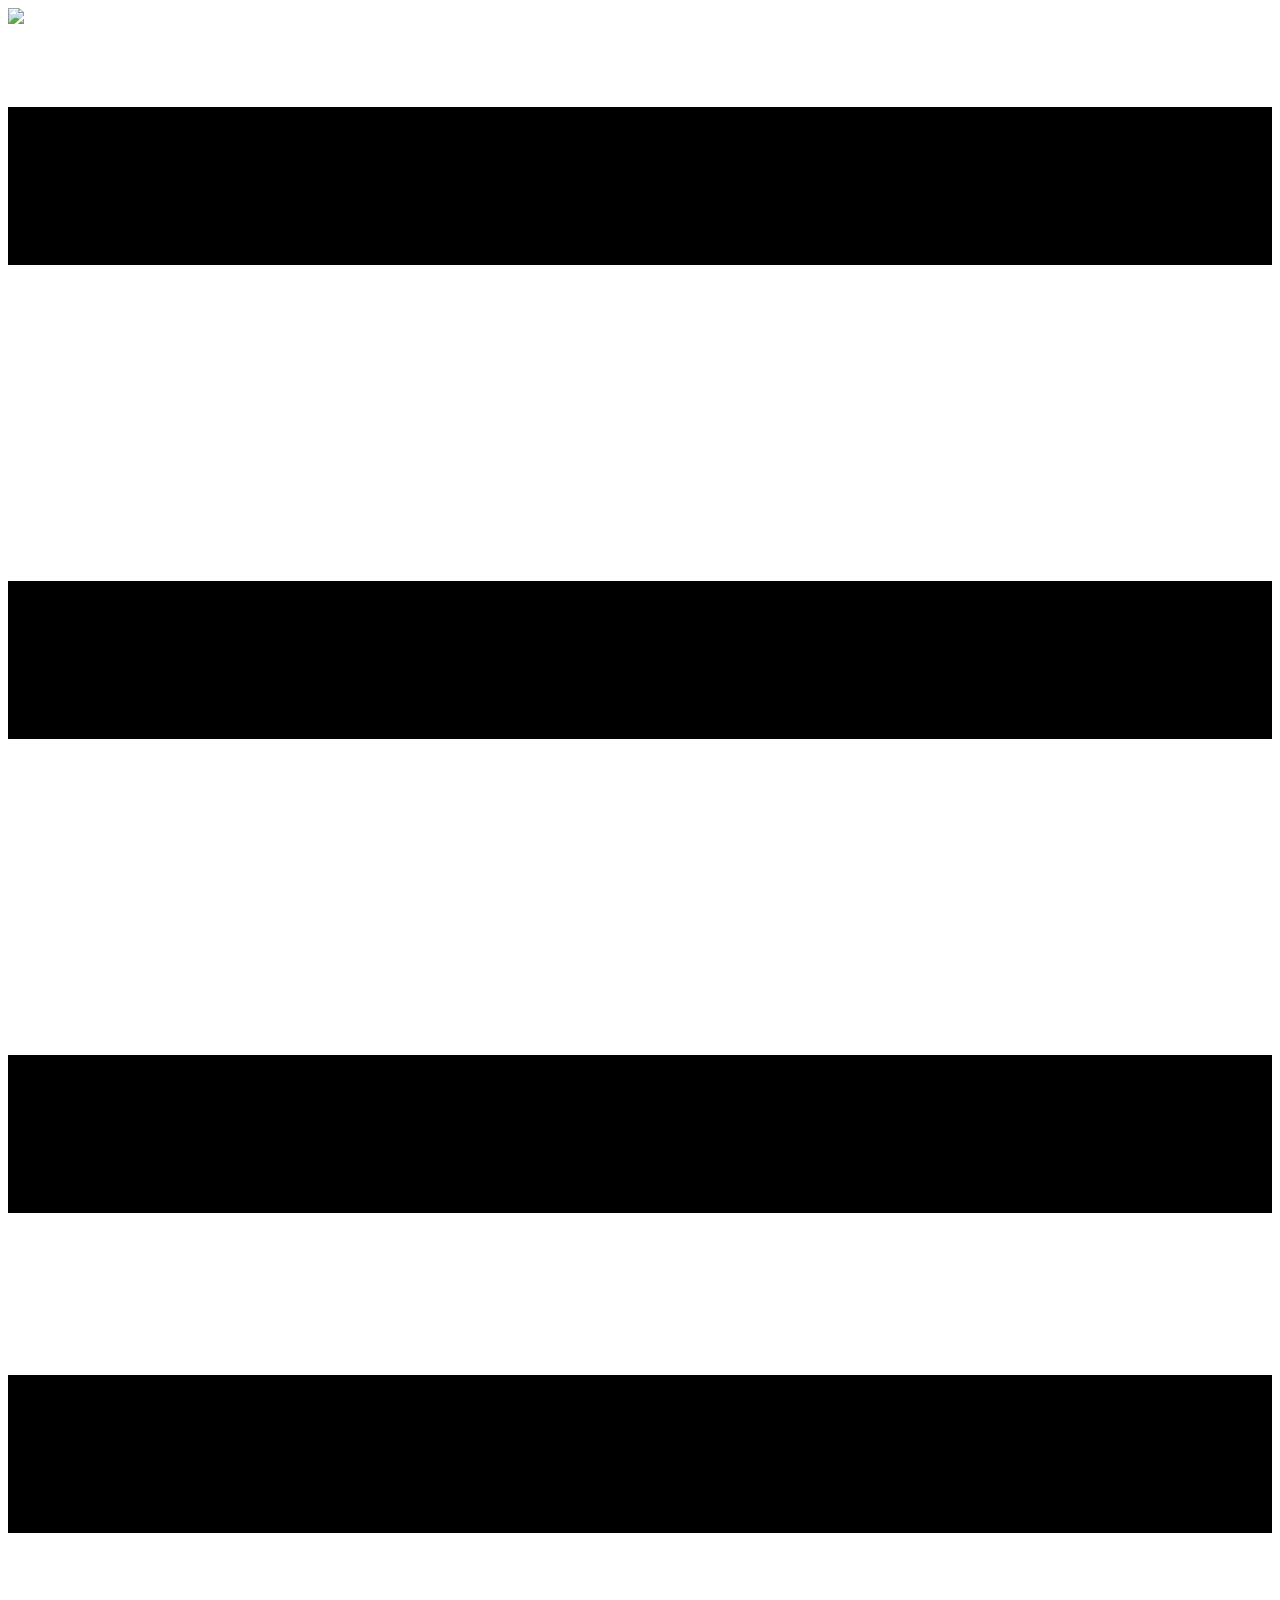
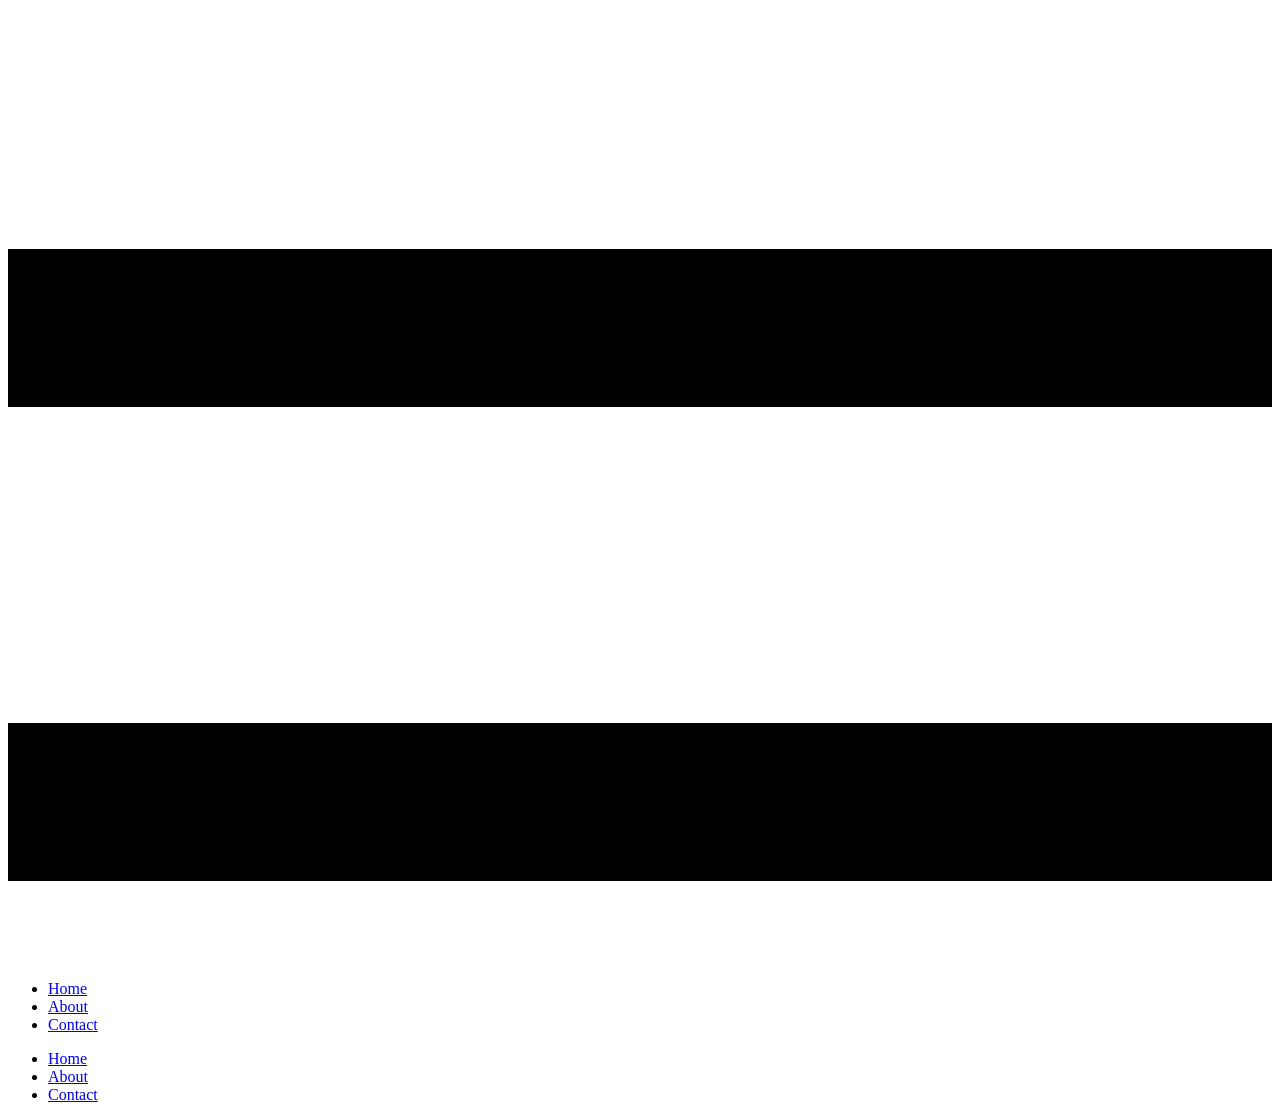
==== index.html @ b90d93ed "add html file" ====
<!DOCTYPE html>
<html style="font-size: 16px;" lang="en"><head>
    <meta name="viewport" content="width=device-width, initial-scale=1.0">
    <meta charset="utf-8">
    <meta name="keywords" content="">
    <meta name="description" content="">
    <title>Home</title>
    <link rel="stylesheet" href="nicepage.css" media="screen">
<link rel="stylesheet" href="index.css" media="screen">
    <script class="u-script" type="text/javascript" src="jquery.js" defer=""></script>
    <script class="u-script" type="text/javascript" src="nicepage.js" defer=""></script>
    <meta name="generator" content="Nicepage 8.8.2, nicepage.com">
    
    
    
    <link id="u-page-google-font" rel="stylesheet" href="https://fonts.googleapis.com/css2?display=swap&amp;family=Roboto:ital,wght@0,100;0,200;0,300;0,400;0,500;0,600;0,700;0,800;0,900;1,100;1,200;1,300;1,400;1,500;1,600;1,700;1,800;1,900&amp;family=Open+Sans:ital,wght@0,300;0,400;0,500;0,600;0,700;0,800;1,300;1,400;1,500;1,600;1,700;1,800&amp;family=Bebas+Neue:wght@400">
    <script type="application/ld+json">{
		"@context": "http://schema.org",
		"@type": "Organization",
		"name": "",
		"logo": "images/castofflogobox.png"
}</script>
    <meta name="theme-color" content="#478ac9">
    <meta property="og:title" content="Home">
    <meta property="og:type" content="website">
  <meta data-intl-tel-input-cdn-path="intlTelInput/"></head>
  <body data-home-page="Home.html" data-home-page-title="Home" data-path-to-root="./" data-include-products="false" class="u-body u-clearfix u-xl-mode" data-lang="en"><header class="u-clearfix u-header u-header" id="header"><div class="u-clearfix u-sheet u-valign-middle-lg u-valign-middle-md u-valign-middle-sm u-valign-middle-xs u-sheet-1">
        <a href="#" class="u-image u-logo u-image-1" data-image-width="600" data-image-height="600">
          <img src="images/castofflogobox.png" class="u-logo-image u-logo-image-1">
        </a>
        <nav class="u-menu u-menu-one-level u-offcanvas u-menu-1" role="navigation" aria-label="Menu navigation">
          <div class="menu-collapse u-custom-font u-font-bebas-neue" style="font-size: 1rem; letter-spacing: 0px;">
            <a class="u-button-style u-custom-left-right-menu-spacing u-custom-padding-bottom u-custom-top-bottom-menu-spacing u-hamburger-link u-nav-link u-text-active-palette-1-base u-text-hover-palette-2-base" href="#" tabindex="-1" aria-label="Open menu" aria-controls="7a08">
              <svg class="u-svg-link" viewBox="0 0 24 24"><use xlink:href="#menu-hamburger"></use></svg>
              <svg class="u-svg-content" version="1.1" id="menu-hamburger" viewBox="0 0 16 16" x="0px" y="0px" xmlns:xlink="http://www.w3.org/1999/xlink" xmlns="http://www.w3.org/2000/svg"><g><rect y="1" width="16" height="2"></rect><rect y="7" width="16" height="2"></rect><rect y="13" width="16" height="2"></rect>
</g></svg>
            </a>
          </div>
          <div class="u-custom-menu u-nav-container">
            <ul class="u-custom-font u-font-bebas-neue u-nav u-unstyled u-nav-1" role="menubar"><li role="none" class="u-nav-item"><a role="menuitem" class="u-button-style u-nav-link u-text-active-palette-1-base u-text-hover-palette-2-base u-nav-link-2" href="./">Home</a>
</li><li role="none" class="u-nav-item"><a role="menuitem" class="u-button-style u-nav-link u-text-active-palette-1-base u-text-hover-palette-2-base u-nav-link-2" href="About.html">About</a>
</li><li role="none" class="u-nav-item"><a role="menuitem" class="u-button-style u-nav-link u-text-active-palette-1-base u-text-hover-palette-2-base u-nav-link-2" href="Contact.html">Contact</a>
</li></ul>
          </div>
          <div class="u-custom-menu u-nav-container-collapse" id="7a08" role="region" aria-label="Menu panel">
            <div class="u-black u-container-style u-inner-container-layout u-opacity u-opacity-95 u-sidenav">
              <div class="u-inner-container-layout u-sidenav-overflow">
                <div class="u-menu-close" tabindex="-1" aria-label="Close menu"></div>
                <ul class="u-align-center u-nav u-popupmenu-items u-unstyled u-nav-2" role="menubar"><li role="none" class="u-nav-item"><a role="menuitem" class="u-button-style u-nav-link" href="./">Home</a>
</li><li role="none" class="u-nav-item"><a role="menuitem" class="u-button-style u-nav-link" href="About.html">About</a>
</li><li role="none" class="u-nav-item"><a role="menuitem" class="u-button-style u-nav-link" href="Contact.html">Contact</a>
</li></ul>
              </div>
            </div>
            <div class="u-black u-menu-overlay u-opacity u-opacity-70"></div>
          </div>
        </nav>
      </div></header>
    <section class="u-clearfix u-section-1" id="block-1">
      <div class="u-clearfix u-sheet u-sheet-1"></div>
    </section>
    
  
</body></html>
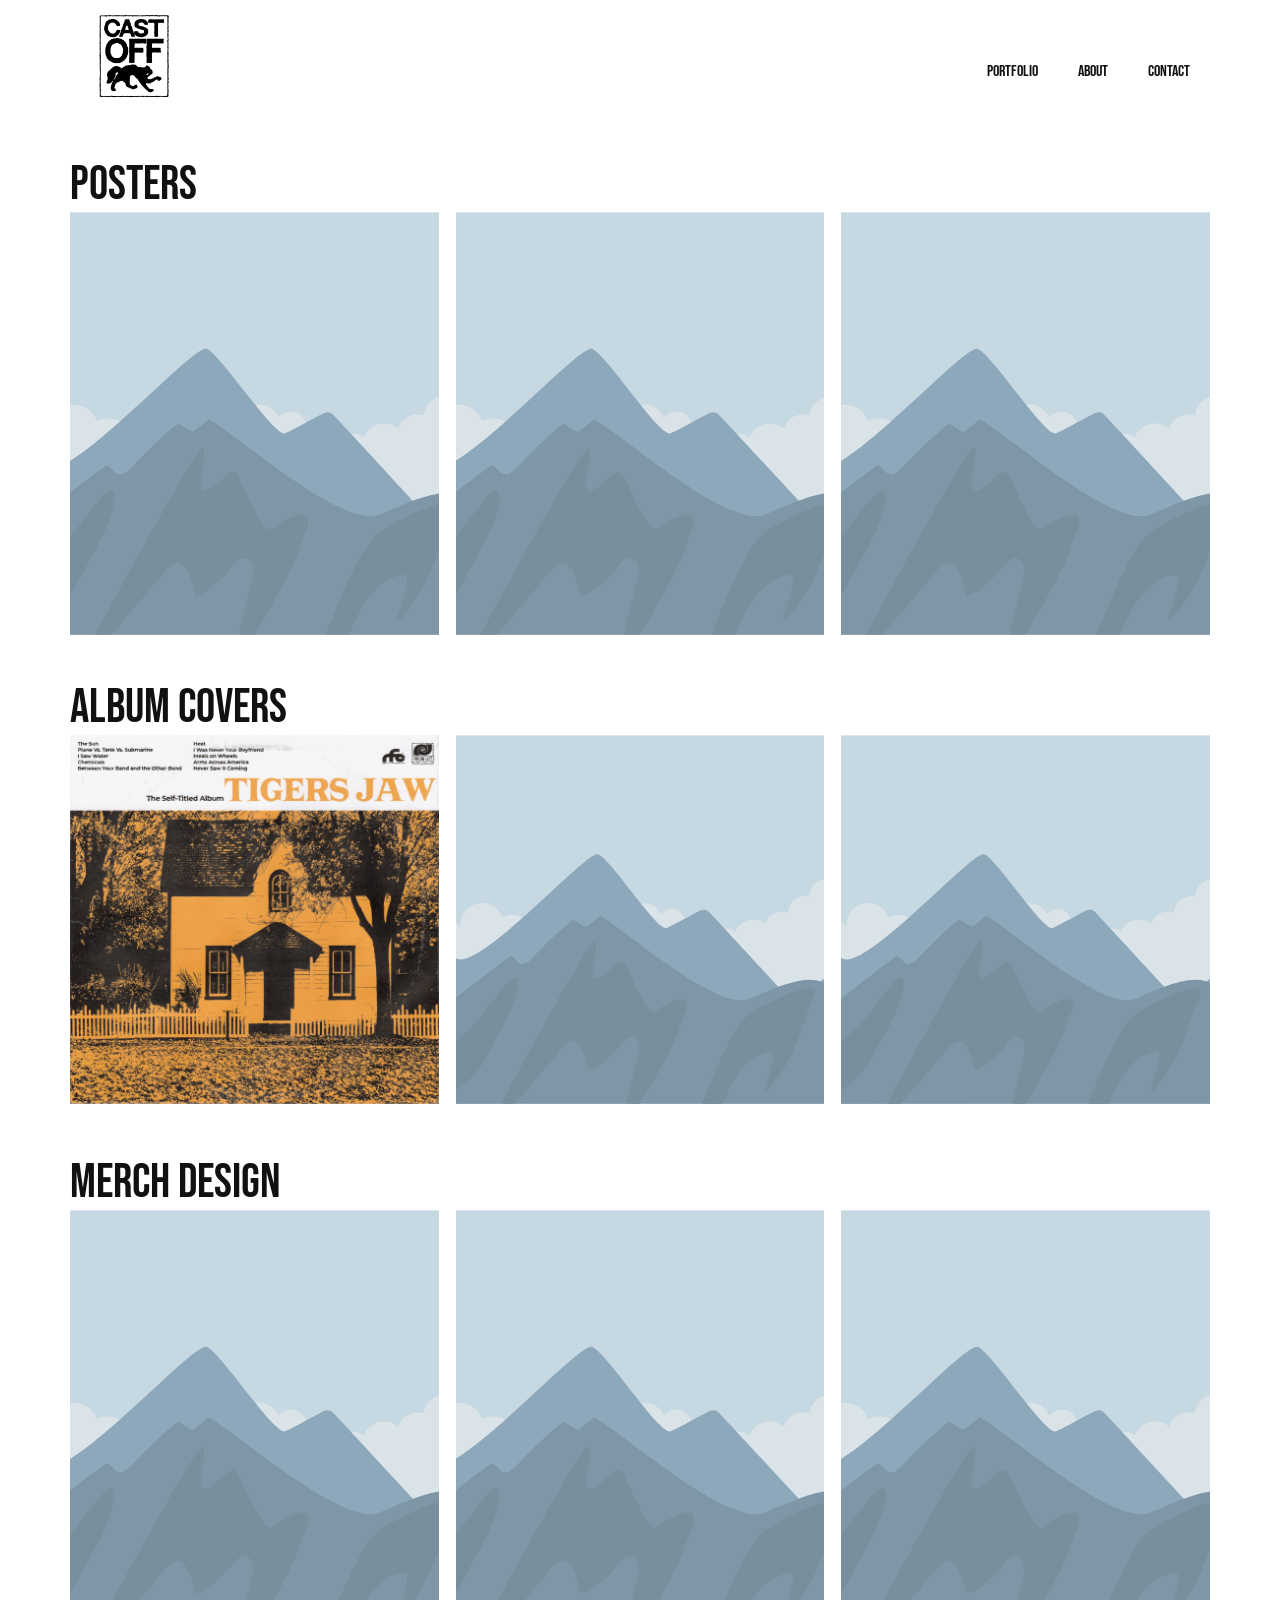
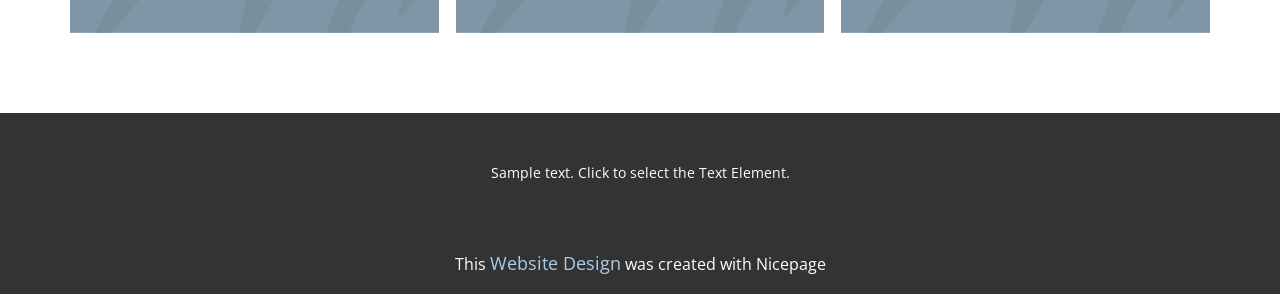
==== commit e8f6e4b9: "Add files via upload" ====
--- a/index.html
+++ b/index.html
@@ -2,7 +2,7 @@
 <html style="font-size: 16px;" lang="en"><head>
     <meta name="viewport" content="width=device-width, initial-scale=1.0">
     <meta charset="utf-8">
-    <meta name="keywords" content="">
+    <meta name="keywords" content="Posters​, Album Covers, Merch Design">
     <meta name="description" content="">
     <title>Home</title>
     <link rel="stylesheet" href="nicepage.css" media="screen">
@@ -10,6 +10,8 @@
     <script class="u-script" type="text/javascript" src="jquery.js" defer=""></script>
     <script class="u-script" type="text/javascript" src="nicepage.js" defer=""></script>
     <meta name="generator" content="Nicepage 8.8.2, nicepage.com">
+    
+    
     
     
     
@@ -37,7 +39,7 @@
             </a>
           </div>
           <div class="u-custom-menu u-nav-container">
-            <ul class="u-custom-font u-font-bebas-neue u-nav u-unstyled u-nav-1" role="menubar"><li role="none" class="u-nav-item"><a role="menuitem" class="u-button-style u-nav-link u-text-active-palette-1-base u-text-hover-palette-2-base u-nav-link-2" href="./">Home</a>
+            <ul class="u-custom-font u-font-bebas-neue u-nav u-unstyled u-nav-1" role="menubar"><li role="none" class="u-nav-item"><a role="menuitem" class="u-button-style u-nav-link u-text-active-palette-1-base u-text-hover-palette-2-base u-nav-link-2" href="./">Portfolio</a>
 </li><li role="none" class="u-nav-item"><a role="menuitem" class="u-button-style u-nav-link u-text-active-palette-1-base u-text-hover-palette-2-base u-nav-link-2" href="About.html">About</a>
 </li><li role="none" class="u-nav-item"><a role="menuitem" class="u-button-style u-nav-link u-text-active-palette-1-base u-text-hover-palette-2-base u-nav-link-2" href="Contact.html">Contact</a>
 </li></ul>
@@ -46,7 +48,7 @@
             <div class="u-black u-container-style u-inner-container-layout u-opacity u-opacity-95 u-sidenav">
               <div class="u-inner-container-layout u-sidenav-overflow">
                 <div class="u-menu-close" tabindex="-1" aria-label="Close menu"></div>
-                <ul class="u-align-center u-nav u-popupmenu-items u-unstyled u-nav-2" role="menubar"><li role="none" class="u-nav-item"><a role="menuitem" class="u-button-style u-nav-link" href="./">Home</a>
+                <ul class="u-align-center u-nav u-popupmenu-items u-unstyled u-nav-2" role="menubar"><li role="none" class="u-nav-item"><a role="menuitem" class="u-button-style u-nav-link" href="./">Portfolio</a>
 </li><li role="none" class="u-nav-item"><a role="menuitem" class="u-button-style u-nav-link" href="About.html">About</a>
 </li><li role="none" class="u-nav-item"><a role="menuitem" class="u-button-style u-nav-link" href="Contact.html">Contact</a>
 </li></ul>
@@ -56,9 +58,94 @@
           </div>
         </nav>
       </div></header>
-    <section class="u-clearfix u-section-1" id="block-1">
-      <div class="u-clearfix u-sheet u-sheet-1"></div>
+    <section class="u-align-center u-clearfix u-section-1" id="block-3">
+      <div class="u-clearfix u-sheet u-valign-middle u-sheet-1">
+        <h2 class="u-custom-font u-font-bebas-neue u-text u-text-default u-text-1">Posters </h2>
+        <div class="u-expanded-width u-gallery u-layout-grid u-lightbox u-show-text-on-hover u-gallery-1">
+          <div class="u-gallery-inner u-gallery-inner-1">
+            <div class="u-effect-fade u-gallery-item">
+              <div class="u-back-slide">
+                <img class="u-back-image u-expanded" src="images/90fc53c9.svg">
+              </div>
+              <div class="u-over-slide u-shading u-over-slide-1"></div>
+            </div>
+            <div class="u-effect-fade u-gallery-item">
+              <div class="u-back-slide">
+                <img class="u-back-image u-expanded" src="images/90fc53c9.svg">
+              </div>
+              <div class="u-over-slide u-shading u-over-slide-2"></div>
+            </div>
+            <div class="u-effect-fade u-gallery-item">
+              <div class="u-back-slide">
+                <img class="u-back-image u-expanded" src="images/90fc53c9.svg">
+              </div>
+              <div class="u-over-slide u-shading u-over-slide-3"></div>
+            </div>
+          </div>
+        </div>
+      </div>
+    </section>
+    <section class="u-align-center u-clearfix u-section-2" id="block-5">
+      <div class="u-clearfix u-sheet u-valign-middle-lg u-valign-middle-md u-valign-middle-sm u-valign-middle-xs u-sheet-1">
+        <h2 class="u-align-center u-custom-font u-font-bebas-neue u-text u-text-default u-text-1">Album Covers</h2>
+        <div class="u-expanded-width u-gallery u-layout-grid u-lightbox u-show-text-on-hover u-gallery-1">
+          <div class="u-gallery-inner u-gallery-inner-1">
+            <div class="u-effect-fade u-gallery-item">
+              <div class="u-back-slide" data-image-width="3000" data-image-height="3000">
+                <img class="u-back-image u-expanded" src="images/tigersjawcover.png">
+              </div>
+              <div class="u-over-slide u-shading u-over-slide-1"></div>
+            </div>
+            <div class="u-effect-fade u-gallery-item">
+              <div class="u-back-slide">
+                <img class="u-back-image u-expanded" src="images/90fc53c9.svg">
+              </div>
+              <div class="u-over-slide u-shading u-over-slide-2"></div>
+            </div>
+            <div class="u-effect-fade u-gallery-item">
+              <div class="u-back-slide">
+                <img class="u-back-image u-expanded" src="images/90fc53c9.svg">
+              </div>
+              <div class="u-over-slide u-shading u-over-slide-3"></div>
+            </div>
+          </div>
+        </div>
+      </div>
+    </section>
+    <section class="u-align-center u-clearfix u-section-3" id="block-7">
+      <div class="u-clearfix u-sheet u-valign-middle-lg u-valign-middle-md u-valign-middle-sm u-valign-middle-xs u-sheet-1">
+        <h2 class="u-align-center u-custom-font u-font-bebas-neue u-text u-text-default u-text-1">Merch Design</h2>
+        <div class="u-expanded-width u-gallery u-layout-grid u-lightbox u-show-text-on-hover u-gallery-1">
+          <div class="u-gallery-inner u-gallery-inner-1">
+            <div class="u-effect-fade u-gallery-item">
+              <div class="u-back-slide">
+                <img class="u-back-image u-expanded" src="images/90fc53c9.svg">
+              </div>
+              <div class="u-over-slide u-shading u-over-slide-1"></div>
+            </div>
+            <div class="u-effect-fade u-gallery-item">
+              <div class="u-back-slide">
+                <img class="u-back-image u-expanded" src="images/90fc53c9.svg">
+              </div>
+              <div class="u-over-slide u-shading u-over-slide-2"></div>
+            </div>
+            <div class="u-effect-fade u-gallery-item">
+              <div class="u-back-slide">
+                <img class="u-back-image u-expanded" src="images/90fc53c9.svg">
+              </div>
+              <div class="u-over-slide u-shading u-over-slide-3"></div>
+            </div>
+          </div>
+        </div>
+      </div>
     </section>
     
+    
+    
+    <footer class="u-align-center u-clearfix u-container-align-center u-footer u-grey-80 u-footer" id="footer"><div class="u-clearfix u-sheet u-valign-middle-xl u-sheet-1">
+        <p class="u-small-text u-text u-text-variant u-text-1">Sample text. Click to select the Text Element.</p>
+      </div></footer>
+    <section class="u-backlink u-clearfix u-grey-80"> This <a href="https://nicepage.com/website-design">Website Design</a> was created with Nicepage 
+    </section>
   
 </body></html>
--- a/nicepage.css
+++ b/nicepage.css
@@ -0,0 +1,45813 @@
+/*begin-commonstyles library*//*!
+ * froala_editor v4.0.6 (https://www.froala.com/wysiwyg-editor)
+ * License https://froala.com/wysiwyg-editor/terms/
+ * Copyright 2014-2021 Froala Labs
+ */
+
+.fr-clearfix::after {
+  clear: both;
+  display: block;
+  content: "";
+  height: 0; }
+
+.fr-hide-by-clipping {
+  position: absolute;
+  width: 1px;
+  height: 1px;
+  padding: 0;
+  margin: -1px;
+  overflow: hidden;
+  clip: rect(0, 0, 0, 0);
+  border: 0; }
+
+.fr-view img.fr-rounded, .fr-view .fr-img-caption.fr-rounded img {
+  border-radius: 10px;
+  -moz-border-radius: 10px;
+  -webkit-border-radius: 10px;
+  -moz-background-clip: padding;
+  -webkit-background-clip: padding-box;
+  background-clip: padding-box; }
+
+.fr-view img.fr-shadow, .fr-view .fr-img-caption.fr-shadow img {
+  -webkit-box-shadow: 10px 10px 5px 0px #cccccc;
+  -moz-box-shadow: 10px 10px 5px 0px #cccccc;
+  box-shadow: 10px 10px 5px 0px #cccccc; }
+
+.fr-view img.fr-bordered, .fr-view .fr-img-caption.fr-bordered img {
+  border: solid 5px #CCC; }
+
+.fr-view img.fr-bordered {
+  -webkit-box-sizing: content-box;
+  -moz-box-sizing: content-box;
+  box-sizing: content-box; }
+
+.fr-view .fr-img-caption.fr-bordered img {
+  -webkit-box-sizing: border-box;
+  -moz-box-sizing: border-box;
+  box-sizing: border-box; }
+
+.fr-view {
+  word-wrap: break-word; }
+  .fr-view span[style~="color:"] a {
+    color: inherit; }
+  .fr-view strong {
+    font-weight: 700; }
+  .fr-view table[border='0'] td:not([class]), .fr-view table[border='0'] th:not([class]), .fr-view table[border='0'] td[class=""], .fr-view table[border='0'] th[class=""] {
+    border-width: 0px; }
+  .fr-view table {
+    border: none;
+    border-collapse: collapse;
+    empty-cells: show;
+    max-width: 100%; }
+    .fr-view table td {
+      min-width: 5px; }
+    .fr-view table.fr-dashed-borders td, .fr-view table.fr-dashed-borders th {
+      border-style: dashed; }
+    .fr-view table.fr-alternate-rows tbody tr:nth-child(2n) {
+      background: whitesmoke; }
+    .fr-view table td, .fr-view table th {
+      border: 1px solid #DDD; }
+      .fr-view table td:empty, .fr-view table th:empty {
+        height: 20px; }
+      .fr-view table td.fr-highlighted, .fr-view table th.fr-highlighted {
+        border: 1px double red; }
+      .fr-view table td.fr-thick, .fr-view table th.fr-thick {
+        border-width: 2px; }
+    .fr-view table th {
+      background: #ececec; }
+  .fr-view hr {
+    clear: both;
+    user-select: none;
+    -o-user-select: none;
+    -moz-user-select: none;
+    -khtml-user-select: none;
+    -webkit-user-select: none;
+    -ms-user-select: none;
+    break-after: always;
+    page-break-after: always; }
+  .fr-view .fr-file {
+    position: relative; }
+    .fr-view .fr-file::after {
+      position: relative;
+      content: "\1F4CE";
+      font-weight: normal; }
+  .fr-view pre {
+    white-space: pre-wrap;
+    word-wrap: break-word;
+    overflow: visible; }
+/*  .fr-view[dir="rtl"] blockquote {
+    border-left: none;
+    border-right: solid 2px #5E35B1;
+    margin-right: 0;
+    padding-right: 5px;
+    padding-left: 0; }
+    .fr-view[dir="rtl"] blockquote blockquote {
+      border-color: #00BCD4; }
+      .fr-view[dir="rtl"] blockquote blockquote blockquote {
+        border-color: #43A047; }
+  .fr-view blockquote {
+    border-left: solid 2px #5E35B1;
+    margin-left: 0;
+    padding-left: 5px;
+    color: #5E35B1; }
+    .fr-view blockquote blockquote {
+      border-color: #00BCD4;
+      color: #00BCD4; }
+      .fr-view blockquote blockquote blockquote {
+        border-color: #43A047;
+        color: #43A047; } */
+  .fr-view span.fr-emoticon {
+    font-weight: normal;
+    font-family: "Apple Color Emoji","Segoe UI Emoji","NotoColorEmoji","Segoe UI Symbol","Android Emoji","EmojiSymbols";
+    display: inline;
+    line-height: 0; }
+    .fr-view span.fr-emoticon.fr-emoticon-img {
+      background-repeat: no-repeat !important;
+      font-size: inherit;
+      height: 1em;
+      width: 1em;
+      min-height: 20px;
+      min-width: 20px;
+      display: inline-block;
+      margin: -.1em .1em .1em;
+      line-height: 1;
+      vertical-align: middle; }
+  .fr-view .fr-text-gray {
+    color: #AAA !important; }
+  .fr-view .fr-text-bordered {
+    border-top: solid 1px #222;
+    border-bottom: solid 1px #222;
+    padding: 10px 0; }
+  .fr-view .fr-text-spaced {
+    letter-spacing: 1px; }
+  .fr-view .fr-text-uppercase {
+    text-transform: uppercase; }
+  .fr-view .fr-class-highlighted {
+    background-color: #ffff00; }
+  .fr-view .fr-class-code {
+    border-color: #cccccc;
+    border-radius: 2px;
+    -moz-border-radius: 2px;
+    -webkit-border-radius: 2px;
+    -moz-background-clip: padding;
+    -webkit-background-clip: padding-box;
+    background-clip: padding-box;
+    background: #f5f5f5;
+    padding: 10px;
+    font-family: "Courier New", Courier, monospace; }
+  .fr-view .fr-class-transparency {
+    opacity: 0.5; }
+  .fr-view img {
+    position: relative;
+    max-width: 100%; }
+    .fr-view img.fr-dib {
+      margin: 10px auto;
+      display: block;
+      float: none;
+      vertical-align: top; }
+      .fr-view img.fr-dib.fr-fil {
+        margin-left: 0;
+        text-align: left; }
+      .fr-view img.fr-dib.fr-fir {
+        margin-right: 0;
+        text-align: right; }
+    .fr-view img.fr-dii {
+      display: inline-block;
+      float: none;
+      vertical-align: bottom;
+      margin-left: 5px;
+      margin-right: 5px;
+      max-width: calc(100% - (2 * 5px)); }
+      .fr-view img.fr-dii.fr-fil {
+        float: left;
+        margin: 10px 15px 10px 0;
+        max-width: calc(100% - 5px); }
+      .fr-view img.fr-dii.fr-fir {
+        float: right;
+        margin: 10px 0 10px 15px;
+        max-width: calc(100% - 5px); }
+  .fr-view span.fr-img-caption {
+    position: relative;
+    max-width: 100%; }
+    .fr-view span.fr-img-caption.fr-dib {
+      margin: 5px auto;
+      display: block;
+      float: none;
+      vertical-align: top; }
+      .fr-view span.fr-img-caption.fr-dib.fr-fil {
+        margin-left: 0;
+        text-align: left; }
+      .fr-view span.fr-img-caption.fr-dib.fr-fir {
+        margin-right: 0;
+        text-align: right; }
+    .fr-view span.fr-img-caption.fr-dii {
+      display: inline-block;
+      float: none;
+      vertical-align: bottom;
+      margin-left: 5px;
+      margin-right: 5px;
+      max-width: calc(100% - (2 * 5px)); }
+      .fr-view span.fr-img-caption.fr-dii.fr-fil {
+        float: left;
+        margin: 5px 5px 5px 0;
+        max-width: calc(100% - 5px); }
+      .fr-view span.fr-img-caption.fr-dii.fr-fir {
+        float: right;
+        margin: 5px 0 5px 5px;
+        max-width: calc(100% - 5px); }
+  .fr-view .fr-video {
+    text-align: center;
+    position: relative; }
+    .fr-view .fr-video.fr-rv {
+      padding-bottom: 56.25%;
+      padding-top: 30px;
+      height: 0;
+      overflow: hidden; }
+      .fr-view .fr-video.fr-rv > iframe, .fr-view .fr-video.fr-rv object, .fr-view .fr-video.fr-rv embed {
+        position: absolute !important;
+        top: 0;
+        left: 0;
+        width: 100%;
+        height: 100%; }
+    .fr-view .fr-video > * {
+      -webkit-box-sizing: content-box;
+      -moz-box-sizing: content-box;
+      box-sizing: content-box;
+      max-width: 100%;
+      border: none; }
+    .fr-view .fr-video.fr-dvb {
+      display: block;
+      clear: both; }
+      .fr-view .fr-video.fr-dvb.fr-fvl {
+        text-align: left; }
+      .fr-view .fr-video.fr-dvb.fr-fvr {
+        text-align: right; }
+    .fr-view .fr-video.fr-dvi {
+      display: inline-block; }
+      .fr-view .fr-video.fr-dvi.fr-fvl {
+        float: left; }
+      .fr-view .fr-video.fr-dvi.fr-fvr {
+        float: right; }
+  .fr-view a.fr-strong {
+    font-weight: 700; }
+  .fr-view a.fr-green {
+    color: green; }
+  .fr-view .fr-img-caption {
+    text-align: center; }
+    .fr-view .fr-img-caption .fr-img-wrap {
+      padding: 0;
+      margin: auto;
+      text-align: center;
+      width: 100%; }
+      .fr-view .fr-img-caption .fr-img-wrap a {
+        display: block; }
+      .fr-view .fr-img-caption .fr-img-wrap img {
+        display: block;
+        margin: auto;
+        width: 100%; }
+      .fr-view .fr-img-caption .fr-img-wrap > span {
+        margin: auto;
+        display: block;
+        padding: 5px 5px 10px;
+        font-size: 14px;
+        font-weight: initial;
+        -webkit-box-sizing: border-box;
+        -moz-box-sizing: border-box;
+        box-sizing: border-box;
+        -webkit-opacity: 0.9;
+        -moz-opacity: 0.9;
+        opacity: 0.9;
+        -ms-filter: "progid:DXImageTransform.Microsoft.Alpha(Opacity=0)";
+        width: 100%;
+        text-align: center; }
+  .fr-view button.fr-rounded, .fr-view input.fr-rounded, .fr-view textarea.fr-rounded {
+    border-radius: 10px;
+    -moz-border-radius: 10px;
+    -webkit-border-radius: 10px;
+    -moz-background-clip: padding;
+    -webkit-background-clip: padding-box;
+    background-clip: padding-box; }
+  .fr-view button.fr-large, .fr-view input.fr-large, .fr-view textarea.fr-large {
+    font-size: 24px; }
+
+/**
+ * Image style.
+ */
+a.fr-view.fr-strong {
+  font-weight: 700; }
+a.fr-view.fr-green {
+  color: green; }
+
+/**
+ * Link style.
+ */
+img.fr-view {
+  position: relative;
+  max-width: 100%; }
+  img.fr-view.fr-dib {
+    margin: 5px auto;
+    display: block;
+    float: none;
+    vertical-align: top; }
+    img.fr-view.fr-dib.fr-fil {
+      margin-left: 0;
+      text-align: left; }
+    img.fr-view.fr-dib.fr-fir {
+      margin-right: 0;
+      text-align: right; }
+  img.fr-view.fr-dii {
+    display: inline-block;
+    float: none;
+    vertical-align: bottom;
+    margin-left: 5px;
+    margin-right: 5px;
+    max-width: calc(100% - (2 * 5px)); }
+    img.fr-view.fr-dii.fr-fil {
+      float: left;
+      margin: 5px 5px 5px 0;
+      max-width: calc(100% - 5px); }
+    img.fr-view.fr-dii.fr-fir {
+      float: right;
+      margin: 5px 0 5px 5px;
+      max-width: calc(100% - 5px); }
+
+span.fr-img-caption.fr-view {
+  position: relative;
+  max-width: 100%; }
+  span.fr-img-caption.fr-view.fr-dib {
+    margin: 5px auto;
+    display: block;
+    float: none;
+    vertical-align: top; }
+    span.fr-img-caption.fr-view.fr-dib.fr-fil {
+      margin-left: 0;
+      text-align: left; }
+    span.fr-img-caption.fr-view.fr-dib.fr-fir {
+      margin-right: 0;
+      text-align: right; }
+  span.fr-img-caption.fr-view.fr-dii {
+    display: inline-block;
+    float: none;
+    vertical-align: bottom;
+    margin-left: 5px;
+    margin-right: 5px;
+    max-width: calc(100% - (2 * 5px)); }
+    span.fr-img-caption.fr-view.fr-dii.fr-fil {
+      float: left;
+      margin: 5px 5px 5px 0;
+      max-width: calc(100% - 5px); }
+    span.fr-img-caption.fr-view.fr-dii.fr-fir {
+      float: right;
+      margin: 5px 0 5px 5px;
+      max-width: calc(100% - 5px); }
+/*end-commonstyles library*/@charset "UTF-8";
+.u-hidden-block {
+  visibility: hidden!important;
+}
+.u-locked-block {
+  pointer-events: none!important;
+}
+/*! normalize.css v4.1.1 | MIT License | github.com/necolas/normalize.css */
+html {
+  font-family: sans-serif;
+  -ms-text-size-adjust: 100%;
+  -webkit-text-size-adjust: 100%;
+}
+body {
+  margin: 0;
+}
+article,
+aside,
+details,
+figcaption,
+figure,
+footer,
+header,
+main,
+menu,
+nav,
+section,
+summary {
+  display: block;
+}
+audio,
+canvas,
+progress,
+video {
+  display: inline-block;
+}
+audio:not([controls]) {
+  display: none;
+  height: 0;
+}
+progress {
+  vertical-align: baseline;
+}
+template,
+[hidden] {
+  display: none;
+}
+a {
+  background-color: transparent;
+  -webkit-text-decoration-skip: objects;
+}
+a:active,
+a:hover {
+  outline-width: 0;
+}
+abbr[title] {
+  border-bottom: none;
+  text-decoration: underline;
+}
+b,
+strong {
+  font-weight: inherit;
+  font-weight: bold;
+}
+dfn {
+  font-style: italic;
+}
+h1 {
+  font-size: 2em;
+  margin: 0.67em 0;
+}
+mark {
+  background-color: #ff0;
+  color: #000;
+}
+small {
+  font-size: 80%;
+}
+sub,
+sup {
+  font-size: 75%;
+  line-height: 0;
+  position: relative;
+  vertical-align: baseline;
+}
+sub {
+  bottom: -0.25em;
+}
+sup {
+  top: -0.5em;
+}
+img {
+  border-style: none;
+}
+svg:not(:root) {
+  overflow: hidden;
+}
+code,
+kbd,
+pre,
+samp {
+  font-family: monospace,monospace;
+  font-size: 1em;
+}
+hr {
+  box-sizing: content-box;
+  height: 0;
+  overflow: visible;
+}
+button,
+input,
+optgroup,
+select,
+textarea {
+  color: inherit;
+  font: inherit;
+  margin: 0;
+}
+optgroup {
+  font-weight: 700;
+}
+button,
+input {
+  overflow: visible;
+}
+button,
+select {
+  text-transform: none;
+}
+button,
+html [type="button"],
+[type="reset"],
+[type="submit"] {
+  -webkit-appearance: button;
+}
+button::-moz-focus-inner,
+[type="button"]::-moz-focus-inner,
+[type="reset"]::-moz-focus-inner,
+[type="submit"]::-moz-focus-inner {
+  border-style: none;
+  padding: 0;
+}
+button:-moz-focusring,
+[type="button"]:-moz-focusring,
+[type="reset"]:-moz-focusring,
+[type="submit"]:-moz-focusring {
+  outline: 1px dotted ButtonText;
+}
+fieldset {
+  border: 1px solid silver;
+  margin: 0 2px;
+  padding: 0.35em 0.625em 0.75em;
+}
+legend {
+  box-sizing: border-box;
+  color: inherit;
+  display: table;
+  max-width: 100%;
+  padding: 0;
+  white-space: normal;
+}
+textarea {
+  overflow: auto;
+  outline: none;
+}
+button,
+select,
+input,
+textarea {
+  outline: none;
+}
+[type="checkbox"],
+[type="radio"] {
+  box-sizing: border-box;
+  padding: 0;
+}
+[type="number"]::-webkit-inner-spin-button,
+[type="number"]::-webkit-outer-spin-button {
+  height: auto;
+}
+[type="search"] {
+  -webkit-appearance: textfield;
+  outline-offset: -2px;
+}
+[type="search"]::-webkit-search-cancel-button,
+[type="search"]::-webkit-search-decoration {
+  -webkit-appearance: none;
+}
+::-webkit-input-placeholder {
+  color: inherit;
+  opacity: 0.54;
+}
+::-webkit-file-upload-button {
+  -webkit-appearance: button;
+  font: inherit;
+}
+ul,
+ol {
+  padding-left: 20px;
+}
+/* Fade effect */
+/* Over effect */
+/* Slide effect */
+/* Over and Slide effect */
+/* Flip Left effect */
+/* Flip Right effect */
+/* Flip Top effect */
+/* Flip Bottom effect */
+/* Wobble Left effect */
+/* Wobble Right effect */
+/* Wobble top effect */
+/* Wobble bottom effect */
+/* Zoom and Rotate Effects */
+/* Utility */
+.u-over-slide {
+  position: absolute;
+  left: 0;
+  top: 0;
+  width: 100%;
+  height: 100%;
+}
+.u-background-effect {
+  overflow: hidden;
+}
+.u-background-effect ~ .u-container-layout {
+  cursor: pointer;
+}
+/* Fade effect */
+.u-effect-fade .u-over-slide {
+  opacity: 0;
+  transition: all 500ms ease;
+}
+.u-effect-fade:hover .u-over-slide,
+.u-effect-fade.u-effect-active .u-over-slide {
+  opacity: 1;
+}
+/* Over effect */
+.u-effect-over-left .u-over-slide {
+  transform: translate(-100%, 0);
+  transition: all 500ms ease;
+}
+.u-effect-over-left:hover .u-over-slide,
+.u-effect-over-left.u-effect-active .u-over-slide {
+  transform: translate(0, 0);
+}
+.u-effect-over-right .u-over-slide {
+  transform: translate(100%, 0);
+  transition: all 500ms ease;
+}
+.u-effect-over-right:hover .u-over-slide,
+.u-effect-over-right.u-effect-active .u-over-slide {
+  transform: translate(0, 0);
+}
+.u-effect-over-top .u-over-slide {
+  transform: translate(0, -100%);
+  transition: all 500ms ease;
+}
+.u-effect-over-top:hover .u-over-slide,
+.u-effect-over-top.u-effect-active .u-over-slide {
+  transform: translate(0, 0);
+}
+.u-effect-over-bottom .u-over-slide {
+  transform: translate(0, 100%);
+  transition: all 500ms ease;
+}
+.u-effect-over-bottom:hover .u-over-slide,
+.u-effect-over-bottom.u-effect-active .u-over-slide {
+  transform: translate(0, 0);
+}
+.u-effect-over-topleft .u-over-slide {
+  transform: translate(-100%, -100%);
+  transition: all 500ms ease;
+}
+.u-effect-over-topleft:hover .u-over-slide,
+.u-effect-over-topleft.u-effect-active .u-over-slide {
+  transform: translate(0, 0);
+}
+.u-effect-over-topright .u-over-slide {
+  transform: translate(100%, -100%);
+  transition: all 500ms ease;
+}
+.u-effect-over-topright:hover .u-over-slide,
+.u-effect-over-topright.u-effect-active .u-over-slide {
+  transform: translate(0, 0);
+}
+.u-effect-over-bottomleft .u-over-slide {
+  transform: translate(-100%, 100%);
+  transition: all 500ms ease;
+}
+.u-effect-over-bottomleft:hover .u-over-slide,
+.u-effect-over-bottomleft.u-effect-active .u-over-slide {
+  transform: translate(0, 0);
+}
+.u-effect-over-bottomright .u-over-slide {
+  transform: translate(100%, 100%);
+  transition: all 500ms ease;
+}
+.u-effect-over-bottomright:hover .u-over-slide,
+.u-effect-over-bottomright.u-effect-active .u-over-slide {
+  transform: translate(0, 0);
+}
+/* Slide effect */
+.u-effect-slide-left .u-over-slide {
+  transform: translate(-100%, 0);
+  transition: all 500ms ease;
+}
+.u-effect-slide-left:hover .u-over-slide,
+.u-effect-slide-left.u-effect-active .u-over-slide {
+  transform: translate(0, 0);
+}
+.u-effect-slide-left .u-back-slide {
+  transition: all 500ms ease;
+}
+.u-effect-slide-left:hover .u-back-slide,
+.u-effect-slide-left.u-effect-active .u-back-slide {
+  transform: translate(100%, 0);
+}
+.u-effect-slide-right .u-over-slide {
+  transform: translate(100%, 0);
+  transition: all 500ms ease;
+}
+.u-effect-slide-right:hover .u-over-slide,
+.u-effect-slide-right.u-effect-active .u-over-slide {
+  transform: translate(0, 0);
+}
+.u-effect-slide-right .u-back-slide {
+  transition: all 500ms ease;
+}
+.u-effect-slide-right:hover .u-back-slide,
+.u-effect-slide-right.u-effect-active .u-back-slide {
+  transform: translate(-100%, 0);
+}
+.u-effect-slide-top .u-over-slide {
+  transform: translate(0, -100%);
+  transition: all 500ms ease;
+}
+.u-effect-slide-top:hover .u-over-slide,
+.u-effect-slide-top.u-effect-active .u-over-slide {
+  transform: translate(0, 0);
+}
+.u-effect-slide-top .u-back-slide {
+  transition: all 500ms ease;
+}
+.u-effect-slide-top:hover .u-back-slide,
+.u-effect-slide-top.u-effect-active .u-back-slide {
+  transform: translate(0, 100%);
+}
+.u-effect-slide-bottom .u-over-slide {
+  transform: translate(0, 100%);
+  transition: all 500ms ease;
+}
+.u-effect-slide-bottom:hover .u-over-slide,
+.u-effect-slide-bottom.u-effect-active .u-over-slide {
+  transform: translate(0, 0);
+}
+.u-effect-slide-bottom .u-back-slide {
+  transition: all 500ms ease;
+}
+.u-effect-slide-bottom:hover .u-back-slide,
+.u-effect-slide-bottom.u-effect-active .u-back-slide {
+  transform: translate(0, -100%);
+}
+.u-effect-slide-topleft .u-over-slide {
+  transform: translate(-100%, -100%);
+  transition: all 500ms ease;
+}
+.u-effect-slide-topleft:hover .u-over-slide,
+.u-effect-slide-topleft.u-effect-active .u-over-slide {
+  transform: translate(0, 0);
+}
+.u-effect-slide-topleft .u-back-slide {
+  transition: all 500ms ease;
+}
+.u-effect-slide-topleft:hover .u-back-slide,
+.u-effect-slide-topleft.u-effect-active .u-back-slide {
+  transform: translate(100%, 100%);
+}
+.u-effect-slide-topright .u-over-slide {
+  transform: translate(100%, -100%);
+  transition: all 500ms ease;
+}
+.u-effect-slide-topright:hover .u-over-slide,
+.u-effect-slide-topright.u-effect-active .u-over-slide {
+  transform: translate(0, 0);
+}
+.u-effect-slide-topright .u-back-slide {
+  transition: all 500ms ease;
+}
+.u-effect-slide-topright:hover .u-back-slide,
+.u-effect-slide-topright.u-effect-active .u-back-slide {
+  transform: translate(-100%, 100%);
+}
+.u-effect-slide-bottomleft .u-over-slide {
+  transform: translate(-100%, 100%);
+  transition: all 500ms ease;
+}
+.u-effect-slide-bottomleft:hover .u-over-slide,
+.u-effect-slide-bottomleft.u-effect-active .u-over-slide {
+  transform: translate(0, 0);
+}
+.u-effect-slide-bottomleft .u-back-slide {
+  transition: all 500ms ease;
+}
+.u-effect-slide-bottomleft:hover .u-back-slide,
+.u-effect-slide-bottomleft.u-effect-active .u-back-slide {
+  transform: translate(100%, -100%);
+}
+.u-effect-slide-bottomright .u-over-slide {
+  transform: translate(100%, 100%);
+  transition: all 500ms ease;
+}
+.u-effect-slide-bottomright:hover .u-over-slide,
+.u-effect-slide-bottomright.u-effect-active .u-over-slide {
+  transform: translate(0, 0);
+}
+.u-effect-slide-bottomright .u-back-slide {
+  transition: all 500ms ease;
+}
+.u-effect-slide-bottomright:hover .u-back-slide,
+.u-effect-slide-bottomright.u-effect-active .u-back-slide {
+  transform: translate(-100%, -100%);
+}
+/* Flip */
+.u-effect-flip-left,
+.u-effect-flip-left .u-slidesWrapper {
+  perspective: 300px;
+}
+.u-effect-flip-left .u-over-slide {
+  opacity: 0;
+  transform: rotateY(180deg);
+  transform-origin: center left;
+  transition: transform 500ms ease, transform-origin 500ms ease, opacity 0ms ease 500ms;
+}
+.u-effect-flip-left:hover .u-over-slide,
+.u-effect-flip-left.u-effect-active .u-over-slide {
+  opacity: 1;
+  transform: rotateY(0deg);
+  transition: transform 500ms ease, transform-origin 500ms ease;
+}
+.u-effect-flip-right,
+.u-effect-flip-right .u-slidesWrapper {
+  perspective: 300px;
+}
+.u-effect-flip-right .u-over-slide {
+  opacity: 0;
+  transform: rotateY(-180deg);
+  transform-origin: center right;
+  transition: transform 500ms ease, transform-origin 500ms ease, opacity 0ms ease 500ms;
+}
+.u-effect-flip-right:hover .u-over-slide,
+.u-effect-flip-right.u-effect-active .u-over-slide {
+  opacity: 1;
+  transform: rotateY(0deg);
+  transition: transform 500ms ease, transform-origin 500ms ease;
+}
+.u-effect-flip-top,
+.u-effect-flip-top .u-slidesWrapper {
+  perspective: 300px;
+}
+.u-effect-flip-top .u-over-slide {
+  opacity: 0;
+  transform: rotateX(-180deg);
+  transform-origin: center top;
+  transition: transform 500ms ease, transform-origin 500ms ease, opacity 0ms ease 500ms;
+}
+.u-effect-flip-top:hover .u-over-slide,
+.u-effect-flip-top.u-effect-active .u-over-slide {
+  opacity: 1;
+  transform: rotateX(0deg);
+  transition: transform 500ms ease, transform-origin 500ms ease;
+}
+.u-effect-flip-bottom,
+.u-effect-flip-bottom .u-slidesWrapper {
+  perspective: 300px;
+}
+.u-effect-flip-bottom .u-over-slide {
+  opacity: 0;
+  transform: rotateX(180deg);
+  transform-origin: center bottom;
+  transition: transform 500ms ease, transform-origin 500ms ease, opacity 0ms ease 500ms;
+}
+.u-effect-flip-bottom:hover .u-over-slide,
+.u-effect-flip-bottom.u-effect-active .u-over-slide {
+  opacity: 1;
+  transform: rotateX(0deg);
+  transition: transform 500ms ease, transform-origin 500ms ease;
+}
+/* Wooble */
+.u-effect-wobble-left,
+.u-effect-wobble-left .u-slidesWrapper {
+  perspective: 300px;
+}
+.u-effect-wobble-left .u-over-slide {
+  opacity: 0;
+  transform: rotateY(130deg);
+  transform-origin: center left;
+  transition: transform 500ms ease, transform-origin 500ms ease, opacity 0ms ease 500ms;
+}
+.u-effect-wobble-left:hover .u-over-slide,
+.u-effect-wobble-left.u-effect-active .u-over-slide {
+  opacity: 1;
+  transform: rotateY(0deg);
+  transform-origin: center right;
+  transition: transform 500ms ease, transform-origin 500ms ease;
+}
+.u-effect-wobble-right,
+.u-effect-wobble-right .u-slidesWrapper {
+  perspective: 300px;
+}
+.u-effect-wobble-right .u-over-slide {
+  opacity: 0;
+  transform: rotateY(-130deg);
+  transform-origin: center right;
+  transition: transform 500ms ease, transform-origin 500ms ease, opacity 0ms ease 500ms;
+}
+.u-effect-wobble-right:hover .u-over-slide,
+.u-effect-wobble-right.u-effect-active .u-over-slide {
+  opacity: 1;
+  transform: rotateY(0deg);
+  transform-origin: center left;
+  transition: transform 500ms ease, transform-origin 500ms ease;
+}
+.u-effect-wobble-top,
+.u-effect-wobble-top .u-slidesWrapper {
+  perspective: 300px;
+}
+.u-effect-wobble-top .u-over-slide {
+  opacity: 0;
+  transform: rotateX(-130deg);
+  transform-origin: center top;
+  transition: transform 500ms ease, transform-origin 500ms ease, opacity 0ms ease 500ms;
+}
+.u-effect-wobble-top:hover .u-over-slide,
+.u-effect-wobble-top.u-effect-active .u-over-slide {
+  opacity: 1;
+  transform: rotateX(0deg);
+  transform-origin: center bottom;
+  transition: transform 500ms ease, transform-origin 500ms ease;
+}
+.u-effect-wobble-bottom,
+.u-effect-wobble-bottom .u-slidesWrapper {
+  perspective: 300px;
+}
+.u-effect-wobble-bottom .u-over-slide {
+  opacity: 0;
+  transform: rotateX(130deg);
+  transform-origin: center bottom;
+  transition: transform 500ms ease, transform-origin 500ms ease, opacity 0ms ease 500ms;
+}
+.u-effect-wobble-bottom:hover .u-over-slide,
+.u-effect-wobble-bottom.u-effect-active .u-over-slide {
+  opacity: 1;
+  transform: rotateX(0deg);
+  transform-origin: center top;
+  transition: transform 500ms ease, transform-origin 500ms ease;
+}
+/* Zoom */
+.u-effect-zoom .u-over-slide {
+  transition: transform 500ms ease;
+  transform: scale(0, 0);
+}
+.u-effect-zoom:hover .u-over-slide,
+.u-effect-zoom.u-effect-active .u-over-slide {
+  transform: scale(1, 1);
+}
+.u-effect-hover-zoom .u-back-slide,
+.u-effect-hover-zoom .u-background-effect-image {
+  transition: transform 500ms ease;
+  transform: scale(1);
+}
+.u-effect-hover-zoom:hover .u-back-slide,
+.u-effect-hover-zoom:hover .u-background-effect-image,
+.u-effect-hover-zoom.u-effect-active .u-back-slide,
+.u-effect-hover-zoom.u-effect-active .u-background-effect-image {
+  transform: scale(var(--effect-scale));
+}
+.u-effect-hover-zoomOut .u-back-slide,
+.u-effect-hover-zoomOut .u-background-effect-image {
+  transition: transform 500ms ease;
+  transform: scale(var(--effect-scale));
+}
+.u-effect-hover-zoomOut:hover .u-back-slide,
+.u-effect-hover-zoomOut:hover .u-background-effect-image,
+.u-effect-hover-zoomOut.u-effect-active .u-back-slide,
+.u-effect-hover-zoomOut.u-effect-active .u-background-effect-image {
+  transform: scale(1);
+}
+.u-effect-hover-liftUp > .u-background-effect {
+  overflow: visible;
+}
+.u-effect-hover-liftUp .u-back-slide,
+.u-effect-hover-liftUp .u-background-effect-image {
+  transition: transform 500ms ease;
+  transform: scale(1);
+}
+.u-effect-hover-liftUp:hover .u-back-slide,
+.u-effect-hover-liftUp.u-effect-active .u-back-slide,
+.u-effect-hover-liftUp:hover .u-background-effect-image,
+.u-effect-hover-liftUp.u-effect-active .u-background-effect-image {
+  transform: scale(var(--effect-scale));
+  z-index: 1;
+}
+.u-effect-hover-liftUp:hover > .u-container-layout {
+  z-index: 2;
+}
+.u-effect-zoom-rotate .u-over-slide {
+  transition: transform 500ms ease;
+  transform: rotate(0deg) scale(0, 0);
+}
+.u-effect-zoom-rotate:hover .u-over-slide,
+.u-effect-zoom-rotate.u-effect-active .u-over-slide {
+  transform: rotate(360deg) scale(1, 1);
+}
+.u-effect-zoom-rotateX .u-over-slide {
+  transition: transform 500ms ease;
+  transform: rotateX(0deg) scale(0, 0);
+}
+.u-effect-zoom-rotateX:hover .u-over-slide,
+.u-effect-zoom-rotateX.u-effect-active .u-over-slide {
+  transform: rotateX(360deg) scale(1, 1);
+}
+.u-effect-zoom-rotateY .u-over-slide {
+  transition: transform 500ms ease;
+  transform: rotateY(0deg) scale(0, 0);
+}
+.u-effect-zoom-rotateY:hover .u-over-slide,
+.u-effect-zoom-rotateY.u-effect-active .u-over-slide {
+  transform: rotateY(360deg) scale(1, 1);
+}
+.u-effect-hover-slide .u-back-image,
+.u-effect-hover-slide .u-background-effect-image {
+  transition-duration: 500ms;
+  transition-timing-function: ease;
+  transition-property: left, right, top, bottom;
+}
+.u-effect-hover-slide .u-effect-hover-slide-direction-right {
+  left: auto;
+}
+.u-effect-hover-slide .u-effect-hover-slide-direction-up {
+  top: auto;
+}
+.u-effect-hover-slide:hover .u-back-image.u-effect-hover-slide-direction-left,
+.u-effect-hover-slide:hover .u-background-effect-image.u-effect-hover-slide-direction-left,
+.u-effect-hover-slide.u-effect-active .u-back-image.u-effect-hover-slide-direction-left,
+.u-effect-hover-slide.u-effect-active .u-background-effect-image.u-effect-hover-slide-direction-left {
+  left: 0 !important;
+}
+.u-effect-hover-slide:hover .u-back-image.u-effect-hover-slide-direction-right,
+.u-effect-hover-slide:hover .u-background-effect-image.u-effect-hover-slide-direction-right,
+.u-effect-hover-slide.u-effect-active .u-back-image.u-effect-hover-slide-direction-right,
+.u-effect-hover-slide.u-effect-active .u-background-effect-image.u-effect-hover-slide-direction-right {
+  right: 0 !important;
+}
+.u-effect-hover-slide:hover .u-back-image.u-effect-hover-slide-direction-up,
+.u-effect-hover-slide:hover .u-background-effect-image.u-effect-hover-slide-direction-up,
+.u-effect-hover-slide.u-effect-active .u-back-image.u-effect-hover-slide-direction-up,
+.u-effect-hover-slide.u-effect-active .u-background-effect-image.u-effect-hover-slide-direction-up {
+  bottom: 0 !important;
+}
+.u-effect-hover-slide:hover .u-back-image.u-effect-hover-slide-direction-down,
+.u-effect-hover-slide:hover .u-background-effect-image.u-effect-hover-slide-direction-down,
+.u-effect-hover-slide.u-effect-active .u-back-image.u-effect-hover-slide-direction-down,
+.u-effect-hover-slide.u-effect-active .u-background-effect-image.u-effect-hover-slide-direction-down {
+  top: 0 !important;
+}
+.u-accordion-link {
+  font-size: inherit;
+  font-family: inherit;
+  line-height: inherit;
+  letter-spacing: inherit;
+  text-transform: inherit;
+  font-weight: inherit;
+  display: flex;
+  align-items: center;
+  width: 100%;
+  padding: 10px 20px;
+  border-color: transparent;
+  cursor: pointer;
+}
+.u-accordion-link-icon {
+  margin-left: auto;
+  flex-shrink: 0;
+  background: transparent;
+  transition: transform 0.4s ease-in-out;
+}
+.u-accordion-link-icon svg {
+  fill: currentColor !important;
+}
+.u-accordion-link.active .u-accordion-link-icon {
+  transform: rotate(180deg);
+}
+.u-accordion-link-icon-hidden.u-icon {
+  display: none;
+}
+.u-accordion .u-accordion-pane {
+  position: relative;
+  display: none;
+}
+.u-accordion .u-accordion-pane.u-accordion-active {
+  display: flex;
+}
+.u-accordion.u-spacing-0 .u-accordion-item:not(:last-child) .u-accordion-link[class*=u-border-] ~ .u-accordion-pane,
+.u-accordion:not([class*="u-spacing-"]) .u-accordion-item:not(:last-child) .u-accordion-link[class*=u-border-] ~ .u-accordion-pane {
+  border-bottom: none;
+}
+/*!
+ * animate.css -http://daneden.me/animate
+ * Version - 3.7.0
+ * Licensed under the MIT license - http://opensource.org/licenses/MIT
+ *
+ * Copyright (c) 2018 Daniel Eden
+ */
+.u-body {
+  --animation-fade_in-opacity: 0;
+  --animation-fade_in_up-opacity: 0;
+  --animation-fade_in_left-opacity: 0;
+  --animation-fade_in_right-opacity: 0;
+  --animation-fade_in_down-opacity: 0;
+  --animation-fade_in_up_big-opacity: 0;
+  --animation-fade_in_left_big-opacity: 0;
+  --animation-fade_in_right_big-opacity: 0;
+  --animation-fade_in_down_big-opacity: 0;
+  --animation-fade_out-opacity: 0;
+  --animation-fade_out_up-opacity: 0;
+  --animation-fade_out_left-opacity: 0;
+  --animation-fade_out_right-opacity: 0;
+  --animation-fade_out_down-opacity: 0;
+  --animation-fade_out_up_big-opacity: 0;
+  --animation-fade_out_left_big-opacity: 0;
+  --animation-fade_out_right_big-opacity: 0;
+  --animation-fade_out_down_big-opacity: 0;
+  --animation-rotate_in-rotate: -200deg;
+  --animation-rotate_in_down_left-rotate: -45deg;
+  --animation-rotate_in_down_right-rotate: 45deg;
+  --animation-rotate_in_up_left-rotate: 45deg;
+  --animation-rotate_in_up_right-rotate: -90deg;
+  --animation-rotate_out-rotate: 200deg;
+  --animation-rotate_out_down_left-rotate: 45deg;
+  --animation-rotate_out_down_right-rotate: -45deg;
+  --animation-rotate_out_up_left-rotate: -45deg;
+  --animation-rotate_out_up_right-rotate: 90deg;
+  --animation-roll_in-rotate: -120deg;
+  --animation-roll_in-translate_x: -100%;
+  --animation-roll_out-rotate: 120deg;
+  --animation-roll_out-translate_x: 100%;
+  --animation-zoom_in-scale: 0.3;
+  --animation-zoom_in_down-scale: 0.475;
+  --animation-zoom_in_down-translate_y: 60px;
+  --animation-zoom_in_up-scale: 0.475;
+  --animation-zoom_in_up-translate_y: -60px;
+  --animation-zoom_in_left-scale: 0.475;
+  --animation-zoom_in_left-translate_x: 10px;
+  --animation-zoom_in_right-scale: 0.475;
+  --animation-zoom_in_right-translate_x: -10px;
+  --animation-zoom_out-scale: 0.3;
+  --animation-zoom_out_down-scale: 0.475;
+  --animation-zoom_out_down-translate_y: -60px;
+  --animation-zoom_out_up-scale: 0.475;
+  --animation-zoom_out_up-translate_y: 60px;
+  --animation-zoom_out_left-scale: 0.475;
+  --animation-zoom_out_left-translate_x: 42px;
+  --animation-zoom_out_right-scale: 0.475;
+  --animation-zoom_out_right-translate_x: -42px;
+  --animation-slide_in_down-translate_y: -100%;
+  --animation-slide_in_up-translate_y: 100%;
+  --animation-slide_in_left-translate_x: -100%;
+  --animation-slide_in_right-translate_x: 100%;
+  --animation-slide_out_down-translate_y: 100%;
+  --animation-slide_out_up-translate_y: -100%;
+  --animation-slide_out_left-translate_x: -100%;
+  --animation-slide_out_right-translate_x: 100%;
+  --animation-custom_in-translate_x: 0px;
+  --animation-custom_in-translate_y: 0px;
+  --animation-custom_in-scale: 1;
+  --animation-custom_in-rotate: 0deg;
+  --animation-custom_in-opacity: 0;
+  
+  
+  
+}
+@keyframes bounce {
+  from,
+  20%,
+  53%,
+  80%,
+  to {
+    animation-timing-function: cubic-bezier(0.215, 0.61, 0.355, 1);
+    transform: translate3d(0, 0, 0);
+  }
+  40%,
+  43% {
+    animation-timing-function: cubic-bezier(0.755, 0.05, 0.855, 0.06);
+    transform: translate3d(0, -30px, 0);
+  }
+  70% {
+    animation-timing-function: cubic-bezier(0.755, 0.05, 0.855, 0.06);
+    transform: translate3d(0, -15px, 0);
+  }
+  90% {
+    transform: translate3d(0, -4px, 0);
+  }
+}
+.bounce {
+  animation-name: bounce;
+  transform-origin: center bottom;
+}
+@keyframes flash {
+  from,
+  50%,
+  to {
+    opacity: 1;
+  }
+  25%,
+  75% {
+    opacity: 0;
+  }
+}
+.flash {
+  animation-name: flash;
+}
+/* originally authored by Nick Pettit - https://github.com/nickpettit/glide */
+@keyframes pulse {
+  from {
+    transform: scale3d(1, 1, 1);
+  }
+  50% {
+    transform: scale3d(1.05, 1.05, 1.05);
+  }
+  to {
+    transform: scale3d(1, 1, 1);
+  }
+}
+.pulse {
+  animation-name: pulse;
+}
+@keyframes rubberBand {
+  from {
+    transform: scale3d(1, 1, 1);
+  }
+  30% {
+    transform: scale3d(1.25, 0.75, 1);
+  }
+  40% {
+    transform: scale3d(0.75, 1.25, 1);
+  }
+  50% {
+    transform: scale3d(1.15, 0.85, 1);
+  }
+  65% {
+    transform: scale3d(0.95, 1.05, 1);
+  }
+  75% {
+    transform: scale3d(1.05, 0.95, 1);
+  }
+  to {
+    transform: scale3d(1, 1, 1);
+  }
+}
+.rubberBand {
+  animation-name: rubberBand;
+}
+@keyframes shake {
+  from,
+  to {
+    transform: translate3d(0, 0, 0);
+  }
+  10%,
+  30%,
+  50%,
+  70%,
+  90% {
+    transform: translate3d(-10px, 0, 0);
+  }
+  20%,
+  40%,
+  60%,
+  80% {
+    transform: translate3d(10px, 0, 0);
+  }
+}
+.shake {
+  animation-name: shake;
+}
+@keyframes headShake {
+  0% {
+    transform: translateX(0);
+  }
+  6.5% {
+    transform: translateX(-6px) rotateY(-9deg);
+  }
+  18.5% {
+    transform: translateX(5px) rotateY(7deg);
+  }
+  31.5% {
+    transform: translateX(-3px) rotateY(-5deg);
+  }
+  43.5% {
+    transform: translateX(2px) rotateY(3deg);
+  }
+  50% {
+    transform: translateX(0);
+  }
+}
+.headShake {
+  animation-timing-function: ease-in-out;
+  animation-name: headShake;
+}
+@keyframes swing {
+  20% {
+    transform: rotate3d(0, 0, 1, 15deg);
+  }
+  40% {
+    transform: rotate3d(0, 0, 1, -10deg);
+  }
+  60% {
+    transform: rotate3d(0, 0, 1, 5deg);
+  }
+  80% {
+    transform: rotate3d(0, 0, 1, -5deg);
+  }
+  to {
+    transform: rotate3d(0, 0, 1, 0deg);
+  }
+}
+.swing {
+  transform-origin: top center;
+  animation-name: swing;
+}
+@keyframes tada {
+  from {
+    transform: scale3d(1, 1, 1);
+  }
+  10%,
+  20% {
+    transform: scale3d(0.9, 0.9, 0.9) rotate3d(0, 0, 1, -3deg);
+  }
+  30%,
+  50%,
+  70%,
+  90% {
+    transform: scale3d(1.1, 1.1, 1.1) rotate3d(0, 0, 1, 3deg);
+  }
+  40%,
+  60%,
+  80% {
+    transform: scale3d(1.1, 1.1, 1.1) rotate3d(0, 0, 1, -3deg);
+  }
+  to {
+    transform: scale3d(1, 1, 1);
+  }
+}
+.tada {
+  animation-name: tada;
+}
+/* originally authored by Nick Pettit - https://github.com/nickpettit/glide */
+@keyframes wobble {
+  from {
+    transform: translate3d(0, 0, 0);
+  }
+  15% {
+    transform: translate3d(-25%, 0, 0) rotate3d(0, 0, 1, -5deg);
+  }
+  30% {
+    transform: translate3d(20%, 0, 0) rotate3d(0, 0, 1, 3deg);
+  }
+  45% {
+    transform: translate3d(-15%, 0, 0) rotate3d(0, 0, 1, -3deg);
+  }
+  60% {
+    transform: translate3d(10%, 0, 0) rotate3d(0, 0, 1, 2deg);
+  }
+  75% {
+    transform: translate3d(-5%, 0, 0) rotate3d(0, 0, 1, -1deg);
+  }
+  to {
+    transform: translate3d(0, 0, 0);
+  }
+}
+.wobble {
+  animation-name: wobble;
+}
+@keyframes jello {
+  from,
+  11.1%,
+  to {
+    transform: translate3d(0, 0, 0);
+  }
+  22.2% {
+    transform: skewX(-12.5deg) skewY(-12.5deg);
+  }
+  33.3% {
+    transform: skewX(6.25deg) skewY(6.25deg);
+  }
+  44.4% {
+    transform: skewX(-3.125deg) skewY(-3.125deg);
+  }
+  55.5% {
+    transform: skewX(1.5625deg) skewY(1.5625deg);
+  }
+  66.6% {
+    transform: skewX(-0.78125deg) skewY(-0.78125deg);
+  }
+  77.7% {
+    transform: skewX(0.390625deg) skewY(0.390625deg);
+  }
+  88.8% {
+    transform: skewX(-0.1953125deg) skewY(-0.1953125deg);
+  }
+}
+.jello {
+  animation-name: jello;
+  transform-origin: center;
+}
+@keyframes heartBeat {
+  0% {
+    transform: scale(1);
+  }
+  14% {
+    transform: scale(1.3);
+  }
+  28% {
+    transform: scale(1);
+  }
+  42% {
+    transform: scale(1.3);
+  }
+  70% {
+    transform: scale(1);
+  }
+}
+.heartBeat {
+  animation-name: heartBeat;
+  animation-duration: 1.3s;
+  animation-timing-function: ease-in-out;
+}
+@keyframes bounceIn {
+  from,
+  20%,
+  40%,
+  60%,
+  80%,
+  to {
+    animation-timing-function: cubic-bezier(0.215, 0.61, 0.355, 1);
+  }
+  0% {
+    opacity: 0;
+    transform: scale3d(0.3, 0.3, 0.3);
+  }
+  20% {
+    transform: scale3d(1.1, 1.1, 1.1);
+  }
+  40% {
+    transform: scale3d(0.9, 0.9, 0.9);
+  }
+  60% {
+    opacity: 1;
+    transform: scale3d(1.03, 1.03, 1.03);
+  }
+  80% {
+    transform: scale3d(0.97, 0.97, 0.97);
+  }
+  to {
+    opacity: 1;
+    transform: scale3d(1, 1, 1);
+  }
+}
+.bounceIn {
+  animation-duration: 0.75s;
+  animation-name: bounceIn;
+}
+@keyframes bounceInDown {
+  from,
+  60%,
+  75%,
+  90%,
+  to {
+    animation-timing-function: cubic-bezier(0.215, 0.61, 0.355, 1);
+  }
+  0% {
+    opacity: 0;
+    transform: translate3d(0, -3000px, 0);
+  }
+  60% {
+    opacity: 1;
+    transform: translate3d(0, 25px, 0);
+  }
+  75% {
+    transform: translate3d(0, -10px, 0);
+  }
+  90% {
+    transform: translate3d(0, 5px, 0);
+  }
+  to {
+    transform: translate3d(0, 0, 0);
+  }
+}
+.bounceInDown {
+  animation-name: bounceInDown;
+}
+@keyframes bounceInLeft {
+  from,
+  60%,
+  75%,
+  90%,
+  to {
+    animation-timing-function: cubic-bezier(0.215, 0.61, 0.355, 1);
+  }
+  0% {
+    opacity: 0;
+    transform: translate3d(-3000px, 0, 0);
+  }
+  60% {
+    opacity: 1;
+    transform: translate3d(25px, 0, 0);
+  }
+  75% {
+    transform: translate3d(-10px, 0, 0);
+  }
+  90% {
+    transform: translate3d(5px, 0, 0);
+  }
+  to {
+    transform: translate3d(0, 0, 0);
+  }
+}
+.bounceInLeft {
+  animation-name: bounceInLeft;
+}
+@keyframes bounceInRight {
+  from,
+  60%,
+  75%,
+  90%,
+  to {
+    animation-timing-function: cubic-bezier(0.215, 0.61, 0.355, 1);
+  }
+  from {
+    opacity: 0;
+    transform: translate3d(3000px, 0, 0);
+  }
+  60% {
+    opacity: 1;
+    transform: translate3d(-25px, 0, 0);
+  }
+  75% {
+    transform: translate3d(10px, 0, 0);
+  }
+  90% {
+    transform: translate3d(-5px, 0, 0);
+  }
+  to {
+    transform: translate3d(0, 0, 0);
+  }
+}
+.bounceInRight {
+  animation-name: bounceInRight;
+}
+@keyframes bounceInUp {
+  from,
+  60%,
+  75%,
+  90%,
+  to {
+    animation-timing-function: cubic-bezier(0.215, 0.61, 0.355, 1);
+  }
+  from {
+    opacity: 0;
+    transform: translate3d(0, 3000px, 0);
+  }
+  60% {
+    opacity: 1;
+    transform: translate3d(0, -20px, 0);
+  }
+  75% {
+    transform: translate3d(0, 10px, 0);
+  }
+  90% {
+    transform: translate3d(0, -5px, 0);
+  }
+  to {
+    transform: translate3d(0, 0, 0);
+  }
+}
+.bounceInUp {
+  animation-name: bounceInUp;
+}
+@keyframes bounceOut {
+  20% {
+    transform: scale3d(0.9, 0.9, 0.9);
+  }
+  50%,
+  55% {
+    opacity: 1;
+    transform: scale3d(1.1, 1.1, 1.1);
+  }
+  to {
+    opacity: 0;
+    transform: scale3d(0.3, 0.3, 0.3);
+  }
+}
+.bounceOut {
+  animation-duration: 0.75s;
+  animation-name: bounceOut;
+}
+@keyframes bounceOutDown {
+  20% {
+    transform: translate3d(0, 10px, 0);
+  }
+  40%,
+  45% {
+    opacity: 1;
+    transform: translate3d(0, -20px, 0);
+  }
+  to {
+    opacity: 0;
+    transform: translate3d(0, 2000px, 0);
+  }
+}
+.bounceOutDown {
+  animation-name: bounceOutDown;
+}
+@keyframes bounceOutLeft {
+  20% {
+    opacity: 1;
+    transform: translate3d(20px, 0, 0);
+  }
+  to {
+    opacity: 0;
+    transform: translate3d(-2000px, 0, 0);
+  }
+}
+.bounceOutLeft {
+  animation-name: bounceOutLeft;
+}
+@keyframes bounceOutRight {
+  20% {
+    opacity: 1;
+    transform: translate3d(-20px, 0, 0);
+  }
+  to {
+    opacity: 0;
+    transform: translate3d(2000px, 0, 0);
+  }
+}
+.bounceOutRight {
+  animation-name: bounceOutRight;
+}
+@keyframes bounceOutUp {
+  20% {
+    transform: translate3d(0, -10px, 0);
+  }
+  40%,
+  45% {
+    opacity: 1;
+    transform: translate3d(0, 20px, 0);
+  }
+  to {
+    opacity: 0;
+    transform: translate3d(0, -2000px, 0);
+  }
+}
+.bounceOutUp {
+  animation-name: bounceOutUp;
+}
+@keyframes fadeIn {
+  from {
+    opacity: var(--animation-fade_in-opacity);
+  }
+  to {
+    opacity: 1;
+  }
+}
+.fadeIn {
+  animation-name: fadeIn;
+}
+@keyframes fadeInDown {
+  from {
+    opacity: var(--animation-fade_in_down-opacity);
+    transform: translate3d(0, -100%, 0);
+  }
+  to {
+    opacity: 1;
+    transform: translate3d(0, 0, 0);
+  }
+}
+.fadeInDown {
+  animation-name: fadeInDown;
+}
+@keyframes fadeInDownBig {
+  from {
+    opacity: var(--animation-fade_in_down_big-opacity);
+    transform: translate3d(0, -2000px, 0);
+  }
+  to {
+    opacity: 1;
+    transform: translate3d(0, 0, 0);
+  }
+}
+.fadeInDownBig {
+  animation-name: fadeInDownBig;
+}
+@keyframes fadeInLeft {
+  from {
+    opacity: var(--animation-fade_in_left-opacity);
+    transform: translate3d(-100%, 0, 0);
+  }
+  to {
+    opacity: 1;
+    transform: translate3d(0, 0, 0);
+  }
+}
+.fadeInLeft {
+  animation-name: fadeInLeft;
+}
+@keyframes fadeInLeftBig {
+  from {
+    opacity: var(--animation-fade_in_left_big-opacity);
+    transform: translate3d(-2000px, 0, 0);
+  }
+  to {
+    opacity: 1;
+    transform: translate3d(0, 0, 0);
+  }
+}
+.fadeInLeftBig {
+  animation-name: fadeInLeftBig;
+}
+@keyframes fadeInRight {
+  from {
+    opacity: var(--animation-fade_in_right-opacity);
+    transform: translate3d(100%, 0, 0);
+  }
+  to {
+    opacity: 1;
+    transform: translate3d(0, 0, 0);
+  }
+}
+.fadeInRight {
+  animation-name: fadeInRight;
+}
+@keyframes fadeInRightBig {
+  from {
+    opacity: var(--animation-fade_in_right_big-opacity);
+    transform: translate3d(2000px, 0, 0);
+  }
+  to {
+    opacity: 1;
+    transform: translate3d(0, 0, 0);
+  }
+}
+.fadeInRightBig {
+  animation-name: fadeInRightBig;
+}
+@keyframes fadeInUp {
+  from {
+    opacity: var(--animation-fade_in_up-opacity);
+    transform: translate3d(0, 100%, 0);
+  }
+  to {
+    opacity: 1;
+    transform: translate3d(0, 0, 0);
+  }
+}
+.fadeInUp {
+  animation-name: fadeInUp;
+}
+@keyframes fadeInUpBig {
+  from {
+    opacity: var(--animation-fade_in_up_big-opacity);
+    transform: translate3d(0, 2000px, 0);
+  }
+  to {
+    opacity: 1;
+    transform: translate3d(0, 0, 0);
+  }
+}
+.fadeInUpBig {
+  animation-name: fadeInUpBig;
+}
+@keyframes fadeOut {
+  from {
+    opacity: 1;
+  }
+  to {
+    opacity: var(--animation-fade_out-opacity);
+  }
+}
+.fadeOut {
+  animation-name: fadeOut;
+}
+@keyframes fadeOutDown {
+  from {
+    opacity: 1;
+  }
+  to {
+    opacity: var(--animation-fade_out_down-opacity);
+    transform: translate3d(0, 100%, 0);
+  }
+}
+.fadeOutDown {
+  animation-name: fadeOutDown;
+}
+@keyframes fadeOutDownBig {
+  from {
+    opacity: 1;
+  }
+  to {
+    opacity: var(--animation-fade_out_down_big-opacity);
+    transform: translate3d(0, 2000px, 0);
+  }
+}
+.fadeOutDownBig {
+  animation-name: fadeOutDownBig;
+}
+@keyframes fadeOutLeft {
+  from {
+    opacity: 1;
+  }
+  to {
+    opacity: var(--animation-fade_out_left-opacity);
+    transform: translate3d(-100%, 0, 0);
+  }
+}
+.fadeOutLeft {
+  animation-name: fadeOutLeft;
+}
+@keyframes fadeOutLeftBig {
+  from {
+    opacity: 1;
+  }
+  to {
+    opacity: var(--animation-fade_out_left_big-opacity);
+    transform: translate3d(-2000px, 0, 0);
+  }
+}
+.fadeOutLeftBig {
+  animation-name: fadeOutLeftBig;
+}
+@keyframes fadeOutRight {
+  from {
+    opacity: 1;
+  }
+  to {
+    opacity: var(--animation-fade_out_right-opacity);
+    transform: translate3d(100%, 0, 0);
+  }
+}
+.fadeOutRight {
+  animation-name: fadeOutRight;
+}
+@keyframes fadeOutRightBig {
+  from {
+    opacity: 1;
+  }
+  to {
+    opacity: var(--animation-fade_out_right_big-opacity);
+    transform: translate3d(2000px, 0, 0);
+  }
+}
+.fadeOutRightBig {
+  animation-name: fadeOutRightBig;
+}
+@keyframes fadeOutUp {
+  from {
+    opacity: 1;
+  }
+  to {
+    opacity: var(--animation-fade_out_up-opacity);
+    transform: translate3d(0, -100%, 0);
+  }
+}
+.fadeOutUp {
+  animation-name: fadeOutUp;
+}
+@keyframes fadeOutUpBig {
+  from {
+    opacity: 1;
+  }
+  to {
+    opacity: var(--animation-fade_out_up_big-opacity);
+    transform: translate3d(0, -2000px, 0);
+  }
+}
+.fadeOutUpBig {
+  animation-name: fadeOutUpBig;
+}
+@keyframes flip {
+  from {
+    transform: perspective(400px) scale3d(1, 1, 1) translate3d(0, 0, 0) rotate3d(0, 1, 0, -360deg);
+    animation-timing-function: ease-out;
+  }
+  40% {
+    transform: perspective(400px) scale3d(1, 1, 1) translate3d(0, 0, 150px) rotate3d(0, 1, 0, -190deg);
+    animation-timing-function: ease-out;
+  }
+  50% {
+    transform: perspective(400px) scale3d(1, 1, 1) translate3d(0, 0, 150px) rotate3d(0, 1, 0, -170deg);
+    animation-timing-function: ease-in;
+  }
+  80% {
+    transform: perspective(400px) scale3d(0.95, 0.95, 0.95) translate3d(0, 0, 0) rotate3d(0, 1, 0, 0deg);
+    animation-timing-function: ease-in;
+  }
+  to {
+    transform: perspective(400px) scale3d(1, 1, 1) translate3d(0, 0, 0) rotate3d(0, 1, 0, 0deg);
+    animation-timing-function: ease-in;
+  }
+}
+.animated.flip {
+  backface-visibility: visible;
+  animation-name: flip;
+}
+@keyframes flipInX {
+  from {
+    transform: perspective(400px) rotate3d(1, 0, 0, 90deg);
+    animation-timing-function: ease-in;
+    opacity: 0;
+  }
+  40% {
+    transform: perspective(400px) rotate3d(1, 0, 0, -20deg);
+    animation-timing-function: ease-in;
+  }
+  60% {
+    transform: perspective(400px) rotate3d(1, 0, 0, 10deg);
+    opacity: 1;
+  }
+  80% {
+    transform: perspective(400px) rotate3d(1, 0, 0, -5deg);
+  }
+  to {
+    transform: perspective(400px);
+  }
+}
+.flipInX {
+  backface-visibility: visible !important;
+  animation-name: flipInX;
+}
+@keyframes flipInY {
+  from {
+    transform: perspective(400px) rotate3d(0, 1, 0, 90deg);
+    animation-timing-function: ease-in;
+    opacity: 0;
+  }
+  40% {
+    transform: perspective(400px) rotate3d(0, 1, 0, -20deg);
+    animation-timing-function: ease-in;
+  }
+  60% {
+    transform: perspective(400px) rotate3d(0, 1, 0, 10deg);
+    opacity: 1;
+  }
+  80% {
+    transform: perspective(400px) rotate3d(0, 1, 0, -5deg);
+  }
+  to {
+    transform: perspective(400px);
+  }
+}
+.flipInY {
+  backface-visibility: visible !important;
+  animation-name: flipInY;
+}
+@keyframes flipOutX {
+  from {
+    transform: perspective(400px);
+  }
+  30% {
+    transform: perspective(400px) rotate3d(1, 0, 0, -20deg);
+    opacity: 1;
+  }
+  to {
+    transform: perspective(400px) rotate3d(1, 0, 0, 90deg);
+    opacity: 0;
+  }
+}
+.flipOutX {
+  animation-duration: 0.75s;
+  animation-name: flipOutX;
+  backface-visibility: visible !important;
+}
+@keyframes flipOutY {
+  from {
+    transform: perspective(400px);
+  }
+  30% {
+    transform: perspective(400px) rotate3d(0, 1, 0, -15deg);
+    opacity: 1;
+  }
+  to {
+    transform: perspective(400px) rotate3d(0, 1, 0, 90deg);
+    opacity: 0;
+  }
+}
+.flipOutY {
+  animation-duration: 0.75s;
+  backface-visibility: visible !important;
+  animation-name: flipOutY;
+}
+@keyframes lightSpeedIn {
+  from {
+    transform: translate3d(100%, 0, 0) skewX(-30deg);
+    opacity: 0;
+  }
+  60% {
+    transform: skewX(20deg);
+    opacity: 1;
+  }
+  80% {
+    transform: skewX(-5deg);
+  }
+  to {
+    transform: translate3d(0, 0, 0);
+  }
+}
+.lightSpeedIn {
+  animation-name: lightSpeedIn;
+  animation-timing-function: ease-out;
+}
+@keyframes lightSpeedOut {
+  from {
+    opacity: 1;
+  }
+  to {
+    transform: translate3d(100%, 0, 0) skewX(30deg);
+    opacity: 0;
+  }
+}
+.lightSpeedOut {
+  animation-name: lightSpeedOut;
+  animation-timing-function: ease-in;
+}
+@keyframes rotateIn {
+  from {
+    transform-origin: center;
+    transform: rotate3d(0, 0, 1, var(--animation-rotate_in-rotate));
+    opacity: 0;
+  }
+  to {
+    transform-origin: center;
+    transform: translate3d(0, 0, 0);
+    opacity: 1;
+  }
+}
+.rotateIn {
+  animation-name: rotateIn;
+}
+@keyframes rotateInDownLeft {
+  from {
+    transform-origin: left bottom;
+    transform: rotate3d(0, 0, 1, var(--animation-rotate_in_down_left-rotate));
+    opacity: 0;
+  }
+  to {
+    transform-origin: left bottom;
+    transform: translate3d(0, 0, 0);
+    opacity: 1;
+  }
+}
+.rotateInDownLeft {
+  animation-name: rotateInDownLeft;
+}
+@keyframes rotateInDownRight {
+  from {
+    transform-origin: right bottom;
+    transform: rotate3d(0, 0, 1, var(--animation-rotate_in_down_right-rotate));
+    opacity: 0;
+  }
+  to {
+    transform-origin: right bottom;
+    transform: translate3d(0, 0, 0);
+    opacity: 1;
+  }
+}
+.rotateInDownRight {
+  animation-name: rotateInDownRight;
+}
+@keyframes rotateInUpLeft {
+  from {
+    transform-origin: left bottom;
+    transform: rotate3d(0, 0, 1, var(--animation-rotate_in_up_left-rotate));
+    opacity: 0;
+  }
+  to {
+    transform-origin: left bottom;
+    transform: translate3d(0, 0, 0);
+    opacity: 1;
+  }
+}
+.rotateInUpLeft {
+  animation-name: rotateInUpLeft;
+}
+@keyframes rotateInUpRight {
+  from {
+    transform-origin: right bottom;
+    transform: rotate3d(0, 0, 1, var(--animation-rotate_in_up_right-rotate));
+    opacity: 0;
+  }
+  to {
+    transform-origin: right bottom;
+    transform: translate3d(0, 0, 0);
+    opacity: 1;
+  }
+}
+.rotateInUpRight {
+  animation-name: rotateInUpRight;
+}
+@keyframes rotateOut {
+  from {
+    transform-origin: center;
+    opacity: 1;
+  }
+  to {
+    transform-origin: center;
+    transform: rotate3d(0, 0, 1, var(--animation-rotate_out-rotate));
+    opacity: 0;
+  }
+}
+.rotateOut {
+  animation-name: rotateOut;
+}
+@keyframes rotateOutDownLeft {
+  from {
+    transform-origin: left bottom;
+    opacity: 1;
+  }
+  to {
+    transform-origin: left bottom;
+    transform: rotate3d(0, 0, 1, var(--animation-rotate_out_down_left-rotate));
+    opacity: 0;
+  }
+}
+.rotateOutDownLeft {
+  animation-name: rotateOutDownLeft;
+}
+@keyframes rotateOutDownRight {
+  from {
+    transform-origin: right bottom;
+    opacity: 1;
+  }
+  to {
+    transform-origin: right bottom;
+    transform: rotate3d(0, 0, 1, var(--animation-rotate_out_down_right-rotate));
+    opacity: 0;
+  }
+}
+.rotateOutDownRight {
+  animation-name: rotateOutDownRight;
+}
+@keyframes rotateOutUpLeft {
+  from {
+    transform-origin: left bottom;
+    opacity: 1;
+  }
+  to {
+    transform-origin: left bottom;
+    transform: rotate3d(0, 0, 1, var(--animation-rotate_out_up_left-rotate));
+    opacity: 0;
+  }
+}
+.rotateOutUpLeft {
+  animation-name: rotateOutUpLeft;
+}
+@keyframes rotateOutUpRight {
+  from {
+    transform-origin: right bottom;
+    opacity: 1;
+  }
+  to {
+    transform-origin: right bottom;
+    transform: rotate3d(0, 0, 1, var(--animation-rotate_out_up_right-rotate));
+    opacity: 0;
+  }
+}
+.rotateOutUpRight {
+  animation-name: rotateOutUpRight;
+}
+@keyframes hinge {
+  0% {
+    transform-origin: top left;
+    animation-timing-function: ease-in-out;
+  }
+  20%,
+  60% {
+    transform: rotate3d(0, 0, 1, 80deg);
+    transform-origin: top left;
+    animation-timing-function: ease-in-out;
+  }
+  40%,
+  80% {
+    transform: rotate3d(0, 0, 1, 60deg);
+    transform-origin: top left;
+    animation-timing-function: ease-in-out;
+    opacity: 1;
+  }
+  to {
+    transform: translate3d(0, 700px, 0);
+    opacity: 0;
+  }
+}
+.hinge {
+  animation-duration: 2s;
+  animation-name: hinge;
+}
+@keyframes jackInTheBox {
+  from {
+    opacity: 0;
+    transform: scale(0.1) rotate(30deg);
+    transform-origin: center bottom;
+  }
+  50% {
+    transform: rotate(-10deg);
+  }
+  70% {
+    transform: rotate(3deg);
+  }
+  to {
+    opacity: 1;
+    transform: scale(1);
+  }
+}
+.jackInTheBox {
+  animation-name: jackInTheBox;
+}
+/* originally authored by Nick Pettit - https://github.com/nickpettit/glide */
+@keyframes rollIn {
+  from {
+    opacity: 0;
+    transform: translate3d(var(--animation-roll_in-translate_x), 0, 0) rotate3d(0, 0, 1, var(--animation-roll_in-rotate));
+  }
+  to {
+    opacity: 1;
+    transform: translate3d(0, 0, 0);
+  }
+}
+.rollIn {
+  animation-name: rollIn;
+}
+/* originally authored by Nick Pettit - https://github.com/nickpettit/glide */
+@keyframes rollOut {
+  from {
+    opacity: 1;
+  }
+  to {
+    opacity: 0;
+    transform: translate3d(var(--animation-roll_out-translate_x), 0, 0) rotate3d(0, 0, 1, var(--animation-roll_out-rotate));
+  }
+}
+.rollOut {
+  animation-name: rollOut;
+}
+@keyframes zoomIn {
+  from {
+    opacity: 0;
+    transform: scale3d(var(--animation-zoom_in-scale), var(--animation-zoom_in-scale), var(--animation-zoom_in-scale));
+  }
+  50% {
+    opacity: 1;
+  }
+}
+.zoomIn {
+  animation-name: zoomIn;
+}
+@keyframes zoomInDown {
+  from {
+    opacity: 0;
+    transform: scale3d(0.1, 0.1, 0.1) translate3d(0, -1000px, 0);
+    animation-timing-function: cubic-bezier(0.55, 0.055, 0.675, 0.19);
+  }
+  60% {
+    opacity: 1;
+    transform: scale3d(var(--animation-zoom_in_down-scale), var(--animation-zoom_in_down-scale), var(--animation-zoom_in_down-scale)) translate3d(0, var(--animation-zoom_in_down-translate_y), 0);
+    animation-timing-function: cubic-bezier(0.175, 0.885, 0.32, 1);
+  }
+}
+.zoomInDown {
+  animation-name: zoomInDown;
+}
+@keyframes zoomInLeft {
+  from {
+    opacity: 0;
+    transform: scale3d(0.1, 0.1, 0.1) translate3d(-1000px, 0, 0);
+    animation-timing-function: cubic-bezier(0.55, 0.055, 0.675, 0.19);
+  }
+  60% {
+    opacity: 1;
+    transform: scale3d(var(--animation-zoom_in_left-scale), var(--animation-zoom_in_left-scale), var(--animation-zoom_in_left-scale)) translate3d(var(--animation-zoom_in_left-translate_x), 0, 0);
+    animation-timing-function: cubic-bezier(0.175, 0.885, 0.32, 1);
+  }
+}
+.zoomInLeft {
+  animation-name: zoomInLeft;
+}
+@keyframes zoomInRight {
+  from {
+    opacity: 0;
+    transform: scale3d(0.1, 0.1, 0.1) translate3d(1000px, 0, 0);
+    animation-timing-function: cubic-bezier(0.55, 0.055, 0.675, 0.19);
+  }
+  60% {
+    opacity: 1;
+    transform: scale3d(var(--animation-zoom_in_right-scale), var(--animation-zoom_in_right-scale), var(--animation-zoom_in_right-scale)) translate3d(var(--animation-zoom_in_right-translate_x), 0, 0);
+    animation-timing-function: cubic-bezier(0.175, 0.885, 0.32, 1);
+  }
+}
+.zoomInRight {
+  animation-name: zoomInRight;
+}
+@keyframes zoomInUp {
+  from {
+    opacity: 0;
+    transform: scale3d(0.1, 0.1, 0.1) translate3d(0, 1000px, 0);
+    animation-timing-function: cubic-bezier(0.55, 0.055, 0.675, 0.19);
+  }
+  60% {
+    opacity: 1;
+    transform: scale3d(var(--animation-zoom_in_up-scale), var(--animation-zoom_in_up-scale), var(--animation-zoom_in_up-scale)) translate3d(0, var(--animation-zoom_in_up-translate_y), 0);
+    animation-timing-function: cubic-bezier(0.175, 0.885, 0.32, 1);
+  }
+}
+.zoomInUp {
+  animation-name: zoomInUp;
+}
+@keyframes zoomOut {
+  from {
+    opacity: 1;
+  }
+  50% {
+    opacity: 0;
+    transform: scale3d(var(--animation-zoom_out-scale), var(--animation-zoom_out-scale), var(--animation-zoom_out-scale));
+  }
+  to {
+    opacity: 0;
+  }
+}
+.zoomOut {
+  animation-name: zoomOut;
+}
+@keyframes zoomOutDown {
+  40% {
+    opacity: 1;
+    transform: scale3d(var(--animation-zoom_out_down-scale), var(--animation-zoom_out_down-scale), var(--animation-zoom_out_down-scale)) translate3d(0, var(--animation-zoom_out_down-translate_y), 0);
+    animation-timing-function: cubic-bezier(0.55, 0.055, 0.675, 0.19);
+  }
+  to {
+    opacity: 0;
+    transform: scale3d(0.1, 0.1, 0.1) translate3d(0, 2000px, 0);
+    transform-origin: center bottom;
+    animation-timing-function: cubic-bezier(0.175, 0.885, 0.32, 1);
+  }
+}
+.zoomOutDown {
+  animation-name: zoomOutDown;
+}
+@keyframes zoomOutLeft {
+  40% {
+    opacity: 1;
+    transform: scale3d(var(--animation-zoom_out_left-scale), var(--animation-zoom_out_left-scale), var(--animation-zoom_out_left-scale)) translate3d(var(--animation-zoom_out_left-translate_x), 0, 0);
+  }
+  to {
+    opacity: 0;
+    transform: scale(0.1) translate3d(-2000px, 0, 0);
+    transform-origin: left center;
+  }
+}
+.zoomOutLeft {
+  animation-name: zoomOutLeft;
+}
+@keyframes zoomOutRight {
+  40% {
+    opacity: 1;
+    transform: scale3d(var(--animation-zoom_out_right-scale), var(--animation-zoom_out_right-scale), var(--animation-zoom_out_right-scale)) translate3d(var(--animation-zoom_out_right-translate_x), 0, 0);
+  }
+  to {
+    opacity: 0;
+    transform: scale(0.1) translate3d(2000px, 0, 0);
+    transform-origin: right center;
+  }
+}
+.zoomOutRight {
+  animation-name: zoomOutRight;
+}
+@keyframes zoomOutUp {
+  40% {
+    opacity: 1;
+    transform: scale3d(var(--animation-zoom_out_up-scale), var(--animation-zoom_out_up-scale), var(--animation-zoom_out_up-scale)) translate3d(0, var(--animation-zoom_out_up-translate_y), 0);
+    animation-timing-function: cubic-bezier(0.55, 0.055, 0.675, 0.19);
+  }
+  to {
+    opacity: 0;
+    transform: scale3d(0.1, 0.1, 0.1) translate3d(0, -2000px, 0);
+    transform-origin: center bottom;
+    animation-timing-function: cubic-bezier(0.175, 0.885, 0.32, 1);
+  }
+}
+.zoomOutUp {
+  animation-name: zoomOutUp;
+}
+@keyframes slideInDown {
+  from {
+    transform: translate3d(0, var(--animation-slide_in_down-translate_y), 0);
+    visibility: visible;
+  }
+  to {
+    transform: translate3d(0, 0, 0);
+  }
+}
+.slideInDown {
+  animation-name: slideInDown;
+}
+@keyframes slideInLeft {
+  from {
+    transform: translate3d(var(--animation-slide_in_left-translate_x), 0, 0);
+    visibility: visible;
+  }
+  to {
+    transform: translate3d(0, 0, 0);
+  }
+}
+.slideInLeft {
+  animation-name: slideInLeft;
+}
+@keyframes slideInRight {
+  from {
+    transform: translate3d(var(--animation-slide_in_right-translate_x), 0, 0);
+    visibility: visible;
+  }
+  to {
+    transform: translate3d(0, 0, 0);
+  }
+}
+.slideInRight {
+  animation-name: slideInRight;
+}
+@keyframes slideInUp {
+  from {
+    transform: translate3d(0, var(--animation-slide_in_up-translate_y), 0);
+    visibility: visible;
+  }
+  to {
+    transform: translate3d(0, 0, 0);
+  }
+}
+.slideInUp {
+  animation-name: slideInUp;
+}
+@keyframes slideOutDown {
+  from {
+    transform: translate3d(0, 0, 0);
+  }
+  to {
+    visibility: hidden;
+    transform: translate3d(0, var(--animation-slide_out_down-translate_y), 0);
+  }
+}
+.slideOutDown {
+  animation-name: slideOutDown;
+}
+@keyframes slideOutLeft {
+  from {
+    transform: translate3d(0, 0, 0);
+  }
+  to {
+    visibility: hidden;
+    transform: translate3d(var(--animation-slide_out_left-translate_x), 0, 0);
+  }
+}
+.slideOutLeft {
+  animation-name: slideOutLeft;
+}
+@keyframes slideOutRight {
+  from {
+    transform: translate3d(0, 0, 0);
+  }
+  to {
+    visibility: hidden;
+    transform: translate3d(var(--animation-slide_out_right-translate_x), 0, 0);
+  }
+}
+.slideOutRight {
+  animation-name: slideOutRight;
+}
+@keyframes slideOutUp {
+  from {
+    transform: translate3d(0, 0, 0);
+  }
+  to {
+    visibility: hidden;
+    transform: translate3d(0, var(--animation-slide_out_up-translate_y), 0);
+  }
+}
+.slideOutUp {
+  animation-name: slideOutUp;
+}
+.animated {
+  animation-duration: 1s;
+  animation-fill-mode: both;
+}
+.animated.infinite {
+  animation-iteration-count: infinite;
+  animation-timing-function: linear;
+}
+.animated.delay-1s {
+  animation-delay: 1s;
+}
+.animated.delay-2s {
+  animation-delay: 2s;
+}
+.animated.delay-3s {
+  animation-delay: 3s;
+}
+.animated.delay-4s {
+  animation-delay: 4s;
+}
+.animated.delay-5s {
+  animation-delay: 5s;
+}
+.animated.fast {
+  animation-duration: 800ms;
+}
+.animated.faster {
+  animation-duration: 500ms;
+}
+.animated.slow {
+  animation-duration: 2s;
+}
+.animated.slower {
+  animation-duration: 3s;
+}
+@media (print), (prefers-reduced-motion) {
+  .animated {
+    animation: unset !important;
+    transition: none !important;
+  }
+}
+/*begin-commonstyles animation*/
+.backstage {
+  animation-play-state: paused;
+}
+.u-backstage-hidden {
+  visibility: hidden;
+}
+@keyframes slideOutUp {
+  from {
+    transform: translate3d(0, 0, 0);
+  }
+  to {
+    transform: translate3d(0, var(--animation-slide_out_up-translate_y), 0);
+  }
+}
+@keyframes slideOutRight {
+  from {
+    transform: translate3d(0, 0, 0);
+  }
+  to {
+    transform: translate3d(var(--animation-slide_out_right-translate_x), 0, 0);
+  }
+}
+@keyframes slideOutDown {
+  from {
+    transform: translate3d(0, 0, 0);
+  }
+  to {
+    transform: translate3d(0, var(--animation-slide_out_down-translate_y), 0);
+  }
+}
+@keyframes slideOutLeft {
+  from {
+    transform: translate3d(0, 0, 0);
+  }
+  to {
+    transform: translate3d(var(--animation-slide_out_left-translate_x), 0, 0);
+  }
+}
+/* Fix zoomIn animation for Internet Explorer */
+@keyframes zoomIn {
+  from {
+    opacity: 0;
+    transform: scale3d(var(--animation-zoom_in-scale), var(--animation-zoom_in-scale), var(--animation-zoom_in-scale));
+  }
+  50% {
+    opacity: 1;
+  }
+  to {
+    opacity: 1;
+  }
+}
+@keyframes zoomInDown {
+  from {
+    opacity: 0;
+    transform: scale3d(0.1, 0.1, 0.1) translate3d(0, -1000px, 0);
+    animation-timing-function: cubic-bezier(0.55, 0.055, 0.675, 0.19);
+  }
+  60% {
+    opacity: 1;
+    transform: scale3d(var(--animation-zoom_in_down-scale), var(--animation-zoom_in_down-scale), var(--animation-zoom_in_down-scale)) translate3d(0, var(--animation-zoom_in_down-translate_y), 0);
+    animation-timing-function: cubic-bezier(0.175, 0.885, 0.32, 1);
+  }
+  to {
+    opacity: 1;
+  }
+}
+@keyframes zoomInLeft {
+  from {
+    opacity: 0;
+    transform: scale3d(0.1, 0.1, 0.1) translate3d(-1000px, 0, 0);
+    animation-timing-function: cubic-bezier(0.55, 0.055, 0.675, 0.19);
+  }
+  60% {
+    opacity: 1;
+    transform: scale3d(var(--animation-zoom_in_left-scale), var(--animation-zoom_in_left-scale), var(--animation-zoom_in_left-scale)) translate3d(var(--animation-zoom_in_left-translate_x), 0, 0);
+    animation-timing-function: cubic-bezier(0.175, 0.885, 0.32, 1);
+  }
+  to {
+    opacity: 1;
+  }
+}
+@keyframes zoomInRight {
+  from {
+    opacity: 0;
+    transform: scale3d(0.1, 0.1, 0.1) translate3d(1000px, 0, 0);
+    animation-timing-function: cubic-bezier(0.55, 0.055, 0.675, 0.19);
+  }
+  60% {
+    opacity: 1;
+    transform: scale3d(var(--animation-zoom_in_right-scale), var(--animation-zoom_in_right-scale), var(--animation-zoom_in_right-scale)) translate3d(var(--animation-zoom_in_right-translate_x), 0, 0);
+    animation-timing-function: cubic-bezier(0.175, 0.885, 0.32, 1);
+  }
+  to {
+    opacity: 1;
+  }
+}
+@keyframes zoomInUp {
+  from {
+    opacity: 0;
+    transform: scale3d(0.1, 0.1, 0.1) translate3d(0, 1000px, 0);
+    animation-timing-function: cubic-bezier(0.55, 0.055, 0.675, 0.19);
+  }
+  60% {
+    opacity: 1;
+    transform: scale3d(var(--animation-zoom_in_up-scale), var(--animation-zoom_in_up-scale), var(--animation-zoom_in_up-scale)) translate3d(0, var(--animation-zoom_in_up-translate_y), 0);
+    animation-timing-function: cubic-bezier(0.175, 0.885, 0.32, 1);
+  }
+  to {
+    opacity: 1;
+  }
+}
+@keyframes customAnimationIn {
+  from {
+    transform-origin: center center;
+    transform: translate3d(var(--animation-custom_in-translate_x), var(--animation-custom_in-translate_y), 0) scale3d(var(--animation-custom_in-scale), var(--animation-custom_in-scale), var(--animation-custom_in-scale)) rotate3d(0, 0, 1, calc(-1 * var(--animation-custom_in-rotate)));
+    opacity: var(--animation-custom_in-opacity);
+  }
+  to {
+    transform-origin: center center;
+    transform: translate3d(-50% !important, -50% !important, 0);
+    opacity: 1;
+  }
+}
+@keyframes customAnimationOut {
+  from {
+    transform-origin: center center;
+    transform: translate3d(-50% !important, -50% !important, 0);
+    opacity: 1;
+  }
+  to {
+    transform-origin: center center;
+    transform: translate3d(var(--animation-custom_in-translate_x), var(--animation-custom_in-translate_y), 0) scale3d(var(--animation-custom_in-scale), var(--animation-custom_in-scale), var(--animation-custom_in-scale)) rotate3d(0, 0, 1, calc(-1 * var(--animation-custom_in-rotate)));
+    opacity: var(--animation-custom_in-opacity);
+  }
+}
+.customAnimationIn {
+  animation-name: customAnimationIn;
+}
+.customAnimationOut {
+  animation-name: customAnimationOut;
+}
+.u-responsive-xs .slideInDown,
+.u-responsive-sm .slideInDown {
+  animation-name: slideInUp;
+}
+.u-responsive-xs .slideOutUp,
+.u-responsive-sm .slideOutUp {
+  animation-name: slideOutDown;
+}
+/*end-commonstyles animation*/
+.animated.u-absolute-hcenter {
+  
+  --animation-custom_in-translate_x: -50% !important;
+}
+.animated.u-absolute-vcenter {
+  
+  --animation-custom_in-translate_y: -50% !important;
+}
+.u-prevent-animation {
+  transform: none !important;
+  opacity: 1 !important;
+  will-change: auto !important;
+  filter: none !important;
+}
+.u-animation-sticky {
+  position: sticky;
+  top: 0;
+}
+.u-audio {
+  margin: 7rem auto;
+  background: white;
+  height: 100%;
+}
+.u-audio-main-layout-wrapper {
+  display: flex;
+  width: 100%;
+  padding: 16px 12px 16px 12px;
+}
+.u-audio-cover-layout {
+  flex: 0 0 70px;
+  width: 70px;
+}
+.u-audio-cover-layout .u-audio-cover {
+  width: 100%;
+  background-position: 50%;
+  background-size: cover;
+  display: block;
+  height: 70px;
+}
+.u-audio-main-layout {
+  box-sizing: border-box;
+  display: flex;
+  flex-direction: column;
+  height: 100%;
+  justify-content: space-around;
+  overflow: hidden;
+  padding: 6px 16px;
+  width: 100%;
+}
+.u-audio-upper-layout {
+  box-sizing: border-box;
+  display: flex;
+  width: 100%;
+  margin-bottom: 5px;
+  margin-left: 8px;
+}
+.u-audio-upper-layout .player-track-meta {
+  display: flex;
+  overflow: hidden;
+  text-overflow: ellipsis;
+  white-space: nowrap;
+}
+.u-audio-upper-layout .player-track-meta span {
+  margin: 0;
+}
+.u-audio-upper-layout .player-track-meta span.track-name:not(.u-hidden) + span.artist-name:before {
+  content: "-";
+  opacity: 1;
+  padding: 5px;
+}
+.u-audio-lower-layout .player-controls {
+  display: flex;
+  align-items: center;
+  width: 100%;
+}
+.player-play-btn {
+  background: transparent;
+  border: none;
+  cursor: pointer;
+  display: flex;
+  justify-content: center;
+  align-items: center;
+  width: 36px;
+  height: 36px;
+}
+.icon-container {
+  fill: transparent;
+  stroke: none;
+}
+.player-play-btn:hover {
+  fill: #444444;
+}
+.player-play-btn svg {
+  position: relative;
+  left: 0.5px;
+  width: 36px;
+  height: 36px;
+  display: block;
+}
+.player-timeline {
+  display: flex;
+  flex: 1;
+  align-items: center;
+  justify-content: space-between;
+  padding-left: 5px;
+}
+.u-player-progress {
+  display: flex;
+  postion: relative;
+  height: 4px;
+  border-radius: 25px;
+  margin: 0 5px;
+  flex: 10;
+  flex-basis: 100%;
+  overflow: hidden;
+}
+.u-player-progress-filled {
+  height: 6px;
+  flex: 0;
+  flex-basis: 0%;
+  border-radius: 25px;
+}
+.player-time {
+  display: flex;
+  flex: 1;
+  padding: 2px 5px;
+}
+.u-back-to-top {
+  position: fixed;
+  z-index: 100000;
+  display: none;
+}
+.u-block-content > :first-child,
+.u-product-desc > :first-child,
+.u-product-tab-pane > :first-child,
+.u-post-content > :first-child {
+  margin-top: 0;
+}
+.u-block-content > :last-child,
+.u-product-desc > :last-child,
+.u-product-tab-pane > :last-child,
+.u-post-content > :last-child {
+  margin-bottom: 0;
+}
+.u-block-content p,
+.u-product-desc p,
+.u-product-tab-pane p,
+.u-post-content p {
+  text-decoration: inherit !important;
+  color: inherit !important;
+  font-style: inherit !important;
+  font-size: inherit !important;
+  font-weight: inherit !important;
+  font-family: inherit !important;
+  line-height: inherit !important;
+  letter-spacing: inherit !important;
+  text-transform: inherit !important;
+}
+blockquote {
+  padding: 10px 20px;
+  padding-left: 0;
+  margin: 0 0 20px;
+  border-left-width: 0;
+  border-top-width: 0 !important;
+  border-right-width: 0 !important;
+  border-bottom-width: 0 !important;
+  border-style: solid;
+}
+blockquote p:last-child,
+blockquote ul:last-child,
+blockquote ol:last-child {
+  margin-bottom: 0;
+}
+blockquote footer,
+blockquote small,
+blockquote .small {
+  display: block;
+  font-size: 80%;
+  line-height: 20px;
+  color: #eeeeee;
+}
+blockquote footer:before,
+blockquote small:before,
+blockquote .small:before {
+  content: '\2014   \A0';
+}
+.u-breadcrumbs {
+  list-style: none;
+  padding: 0;
+  display: table;
+}
+.u-breadcrumbs .u-breadcrumbs-item {
+  display: inline-block;
+}
+.u-breadcrumbs .u-breadcrumbs-item:last-of-type .u-nav-link,
+.u-breadcrumbs .u-breadcrumbs-item.u-breadcrumbs-separator .u-nav-link {
+  pointer-events: none;
+}
+.u-breadcrumbs .u-breadcrumbs-separator .u-nav-link {
+  padding: 0 !important;
+}
+.u-breadcrumbs .u-svg-link {
+  width: 1em;
+  height: 1em;
+  vertical-align: middle;
+  fill: currentColor;
+}
+.u-breadcrumbs .u-svg-content {
+  position: absolute;
+  width: 0;
+  height: 0;
+  overflow: hidden;
+}
+.u-btn {
+  /*display: inline-block;*/
+  display: table;
+  /*TODO maye need another solution for negative marin*/
+  cursor: pointer;
+  color: inherit;
+  font-size: inherit;
+  font-family: inherit;
+  line-height: inherit;
+  letter-spacing: inherit;
+  text-transform: inherit;
+  font-style: inherit;
+  font-weight: inherit;
+  text-decoration: none;
+  border: 0 none transparent;
+  outline: none !important;
+  background-color: transparent;
+  margin: 0;
+  -webkit-text-decoration-skip: objects;
+  font-style: initial;
+  white-space: nowrap;
+  -webkit-user-select: none;
+     -moz-user-select: none;
+          user-select: none;
+  vertical-align: middle;
+  text-align: center;
+  padding: 10px 30px;
+  border-radius: 0;
+  --border-radius: 0;
+  align-self: flex-start;
+}
+.u-btn:focus,
+.u-btn:active:focus,
+.u-btn.active:focus {
+  outline: thin dotted;
+  outline: 5px auto -webkit-focus-ring-color;
+  outline-offset: -2px;
+}
+.u-btn:hover,
+.u-btn:focus {
+  text-decoration: none;
+}
+.u-btn:active,
+.u-btn.active {
+  outline: 0;
+  background-image: none;
+}
+.u-btn.disabled,
+.u-btn[disabled] {
+  opacity: 0.6;
+}
+.u-btn-circle {
+  border-radius: 50%;
+}
+.u-button-style.u-border-no-right.u-border-no-left.u-border-no-bottom,
+.u-button-style.u-border-no-top.u-border-no-left.u-border-no-bottom,
+.u-button-style.u-border-no-top.u-border-no-right.u-border-no-bottom,
+.u-button-style.u-border-no-top.u-border-no-right.u-border-no-left,
+.u-btn-rectangle {
+  border-radius: 0 !important;
+}
+.u-button-style {
+  transition-property: background-color, color, border-color;
+}
+.u-calendar {
+  --year-month-bg-color: unset;
+  --year-month-gradient-first-color: unset;
+  --year-month-gradient-second-color: unset;
+  --year-month-gradient-direction: to bottom;
+  --year-month-text-color: unset;
+  --year-month-bold: normal;
+  --year-month-font-style: unset;
+  --year-month-text-decoration: unset;
+  --year-month-text-transform: unset;
+  --year-month-font-family: unset;
+  --year-month-font-weight: unset;
+  --year-month-font-size: unset;
+  --year-month-letter-spacing: unset;
+  --year-month-line-height: unset;
+  --year-month-padding-vertical: unset;
+  --year-month-padding-horizontal: unset;
+  --year-month-border-color: unset;
+  --year-month-border: unset;
+  --year-month-border-top: unset;
+  --year-month-border-right: unset;
+  --year-month-border-bottom: unset;
+  --year-month-border-left: unset;
+  --year-month-border-style: unset;
+  --year-month-default-border-style: 'solid';
+  --year-month-border-radius: unset;
+  --year-month-top-left-border-radius: unset;
+  --year-month-top-right-border-radius: unset;
+  --year-month-bottom-left-border-radius: unset;
+  --year-month-bottom-right-border-radius: unset;
+  
+  --days-text-color: unset;
+  --days-text-default-color: unset;
+  --days-border-color: unset;
+  --days-border: unset;
+  --days-border-top: unset;
+  --days-border-right: unset;
+  --days-border-bottom: unset;
+  --days-border-left: unset;
+  --days-border-style: unset;
+  
+  --days-padding-vertical: unset;
+  --days-color: unset;
+  --days-gradient-first-color: unset;
+  --days-gradient-second-color: unset;
+  --days-gradient-direction: to bottom;
+  --days-bold: unset;
+  --days-font-family: unset;
+  --days-font-weight: unset;
+  --days-font-size: unset;
+  --days-line-height: unset;
+  --days-letter-spacing: unset;
+  --days-font-style: unset;
+  --days-text-decoration: unset;
+  --days-text-transform: unset;
+  --days-border-radius: unset;
+  --days-top-left-border-radius: unset;
+  --days-top-right-border-radius: unset;
+  --days-bottom-left-border-radius: unset;
+  --days-bottom-right-border-radius: unset;
+  --num-color: transparent;
+  --num-gradient-first-color: transparent;
+  --num-gradient-second-color: transparent;
+  --num-gradient-direction: to bottom;
+  --num-padding-vertical: unset;
+  --num-bold: unset;
+  --num-font-family: unset;
+  --num-font-weight: unset;
+  --num-font-size: unset;
+  --num-line-height: unset;
+  --num-letter-spacing: unset;
+  --num-font-style: unset;
+  --num-text-decoration: unset;
+  --num-text-transform: unset;
+  --num-text-default-color: unset;
+  --num-text-color: unset;
+  --num-border-color: unset;
+  --num-border: unset;
+  --num-border-top: unset;
+  --num-border-right: unset;
+  --num-border-bottom: unset;
+  --num-border-left: unset;
+  --num-border-style: unset;
+  --num-default-border-style: 'solid';
+  --num-border-radius: unset;
+  --num-top-left-border-radius: unset;
+  --num-top-right-border-radius: unset;
+  --num-bottom-left-border-radius: unset;
+  --num-bottom-right-border-radius: unset;
+  --num-current-color: transparent;
+  --num-text-current-default-color: unset;
+  --num-text-current-color: unset;
+  --num-border-current-color: unset;
+  --num-active-color: #478ac9;
+  --num-text-active-default-color: #ffffff;
+  --num-text-active-color: unset;
+  --num-border-active-color: unset;
+  --num-hover-color: #e5e5e5;
+  --num-text-hover-default-color: #111111;
+  --num-text-hover-color: unset;
+  --num-border-hover-color: unset;
+  --hours-spacing-vertical: unset;
+  --hours-top-spacing: unset;
+  display: flex;
+  flex-wrap: nowrap;
+  min-width: 280px;
+  position: relative;
+  /* Time styles */
+}
+@media (min-width: 576px) and (max-width: 767px) {
+  .u-calendar {
+    flex-wrap: wrap;
+  }
+  .u-calendar .u-calendar-time-container {
+    margin-left: auto !important;
+    margin-right: auto;
+  }
+}
+@media (max-width: 575px) {
+  .u-calendar {
+    flex-wrap: wrap;
+  }
+  .u-calendar .u-calendar-time-container {
+    margin-left: auto !important;
+    margin-right: auto;
+    width: 100%;
+  }
+  .u-calendar .u-calendar-time-container ul.u-calendar-time-list {
+    height: auto !important;
+    display: grid !important;
+    grid-template-columns: repeat(3, 33.33333333%);
+  }
+  .u-calendar .u-calendar-time-container ul.u-calendar-time-list li:not(.u-hidden) {
+    margin-top: var(--hours-spacing-vertical);
+  }
+}
+@media (min-width: 576px) and (max-width: 767px) {
+  .u-calendar {
+    flex-wrap: wrap;
+  }
+  .u-calendar .u-calendar-time-container {
+    margin-left: auto;
+    margin-right: auto;
+  }
+}
+@media (max-width: 575px) {
+  .u-calendar {
+    flex-wrap: wrap;
+  }
+  .u-calendar .u-calendar-time-container {
+    margin-left: auto;
+    margin-right: auto;
+  }
+}
+.u-calendar .qs-squares {
+  gap: 0px;
+}
+.u-calendar .qs-square {
+  width: calc((100% - 0px * 6) / 7);
+}
+.u-calendar .qs-square:not(.qs-empty):not(.qs-disabled):not(.qs-day):not(.qs-active):hover {
+  background-color: var(--num-hover-color);
+  color: var(--num-text-hover-color, var(--num-text-hover-default-color));
+  border-color: var(--num-border-hover-color);
+}
+.u-calendar .qs-day {
+  padding-top: var(--days-padding-vertical);
+  padding-bottom: var(--days-padding-vertical);
+  color: var(--days-text-color, var(--days-text-default-color, #000000));
+  border-color: var(--days-border-color);
+  border-top-width: var(--days-border-top, var(--days-border, 0));
+  border-right-width: var(--days-border-right, var(--days-border, 0));
+  border-bottom-width: var(--days-border-bottom, var(--days-border, 0));
+  border-left-width: var(--days-border-left, var(--days-border, 0));
+  border-style: var(--days-border-style, 'solid');
+  border-top-left-radius: var(--days-top-left-border-radius, var(--days-border-radius));
+  border-top-right-radius: var(--days-top-right-border-radius, var(--days-border-radius));
+  border-bottom-left-radius: var(--days-bottom-left-border-radius, var(--days-border-radius));
+  border-bottom-right-radius: var(--days-bottom-right-border-radius, var(--days-border-radius));
+  background-color: var(--days-color);
+  background-image: linear-gradient(var(--days-gradient-direction), var(--days-gradient-first-color), var(--days-gradient-second-color));
+  -webkit-text-decoration: var(--days-text-decoration);
+          text-decoration: var(--days-text-decoration);
+  font-family: var(--days-font-family);
+  font-weight: var(--days-bold, var(--days-font-weight));
+  font-style: var(--days-font-style);
+  font-size: var(--days-font-size);
+  line-height: var(--days-line-height, 1);
+  letter-spacing: var(--days-letter-spacing);
+  text-transform: var(--days-text-transform);
+}
+.u-calendar .qs-num {
+  background-color: var(--num-color);
+  background-image: linear-gradient(var(--num-gradient-direction), var(--num-gradient-first-color), var(--num-gradient-second-color));
+  -webkit-text-decoration: var(--num-text-decoration);
+          text-decoration: var(--num-text-decoration);
+  font-family: var(--num-font-family);
+  font-weight: var(--num-bold, var(--num-font-weight));
+  font-style: var(--num-font-style);
+  font-size: var(--num-font-size);
+  line-height: var(--num-line-height, 1);
+  height: -moz-fit-content;
+  height: fit-content;
+  letter-spacing: var(--num-letter-spacing);
+  text-transform: var(--num-text-transform);
+  border-color: var(--num-border-color);
+  border-top-width: var(--num-border-top, var(--num-border, 0));
+  border-right-width: var(--num-border-right, var(--num-border, 0));
+  border-bottom-width: var(--num-border-bottom, var(--num-border, 0));
+  border-left-width: var(--num-border-left, var(--num-border, 0));
+  border-style: var(--num-border-style, var(--num-default-border-style));
+  border-top-left-radius: var(--num-top-left-border-radius, var(--num-border-radius));
+  border-top-right-radius: var(--num-top-right-border-radius, var(--num-border-radius));
+  border-bottom-left-radius: var(--num-bottom-left-border-radius, var(--num-border-radius));
+  border-bottom-right-radius: var(--num-bottom-right-border-radius, var(--num-border-radius));
+  color: var(--num-text-color, var(--num-text-default-color, #000000));
+  cursor: pointer;
+  padding-top: var(--num-padding-vertical);
+  padding-bottom: var(--num-padding-vertical);
+}
+.u-calendar .qs-current {
+  background-color: var(--num-current-color);
+  color: var(--num-text-current-color, var(--num-text-current-default-color, #478ac9));
+  text-decoration: none;
+  border-color: var(--num-border-current-color);
+}
+.u-calendar .qs-active {
+  background-color: var(--num-active-color);
+  color: var(--num-text-active-color, var(--num-text-active-default-color));
+  border-color: var(--num-border-active-color);
+}
+.u-calendar .qs-controls {
+  background-color: var(--year-month-bg-color);
+  background-image: linear-gradient(var(--year-month-gradient-direction), var(--year-month-gradient-first-color), var(--year-month-gradient-second-color));
+  padding-top: var(--year-month-padding-vertical);
+  padding-bottom: var(--year-month-padding-vertical);
+  padding-left: var(--year-month-padding-horizontal);
+  padding-right: var(--year-month-padding-horizontal);
+  border-color: var(--year-month-border-color);
+  border-top-width: var(--year-month-border-top, var(--year-month-border, 0));
+  border-right-width: var(--year-month-border-right, var(--year-month-border, 0));
+  border-bottom-width: var(--year-month-border-bottom, var(--year-month-border, 0));
+  border-left-width: var(--year-month-border-left, var(--year-month-border, 0));
+  border-style: var(--year-month-border-style, var(--year-month-default-border-style));
+  border-top-left-radius: var(--year-month-top-left-border-radius, var(--year-month-border-radius));
+  border-top-right-radius: var(--year-month-top-right-border-radius, var(--year-month-border-radius));
+  border-bottom-left-radius: var(--year-month-bottom-left-border-radius, var(--year-month-border-radius));
+  border-bottom-right-radius: var(--year-month-bottom-right-border-radius, var(--year-month-border-radius));
+}
+.u-calendar .qs-controls .qs-month-year {
+  color: var(--year-month-text-color);
+  font-family: var(--year-month-font-family);
+  font-size: var(--year-month-font-size);
+  font-weight: var(--year-month-bold, var(--year-month-font-weight));
+  font-style: var(--year-month-font-style);
+  -webkit-text-decoration: var(--year-month-text-decoration);
+          text-decoration: var(--year-month-text-decoration);
+  text-transform: var(--year-month-text-transform);
+  letter-spacing: var(--year-month-letter-spacing);
+  line-height: var(--year-month-line-height, 1);
+}
+.u-calendar .qs-controls .qs-arrow.qs-left:after {
+  border-right-color: var(--year-month-text-color, grey);
+}
+.u-calendar .qs-controls .qs-arrow.qs-right:after {
+  border-left-color: var(--year-month-text-color, grey);
+}
+.u-calendar .u-datepicker-container {
+  display: flex;
+  flex-direction: column;
+  flex: 1;
+  min-width: 250px;
+}
+.u-calendar .u-datepicker-container .qs-outside-current-month:not(.qs-disabled) {
+  opacity: 1;
+}
+.u-calendar .u-datepicker-container .qs-datepicker-container.disabled {
+  pointer-events: none;
+}
+.u-calendar .u-calendar-time-container {
+  position: relative;
+  overflow-y: auto;
+  overflow-x: hidden;
+  text-align: center;
+  min-width: 100px;
+}
+.u-calendar .u-calendar-time-container .u-calendar-slots-message {
+  display: table;
+  margin: auto;
+  position: absolute;
+  top: 0;
+  left: 0;
+  bottom: 0;
+  right: 0;
+  font-size: 1rem;
+}
+.u-calendar .u-calendar-time-container ul.u-calendar-time-list {
+  display: inline-block;
+  list-style-type: none;
+  padding: unset;
+  margin: unset;
+  overflow-y: auto;
+  overflow-x: hidden;
+  scrollbar-width: thin;
+  scrollbar-color: #ccc #fff;
+}
+.u-calendar .u-calendar-time-container ul.u-calendar-time-list.disabled {
+  pointer-events: none;
+  opacity: 0.6;
+}
+.u-calendar .u-calendar-time-container ul.u-calendar-time-list li {
+  cursor: pointer;
+}
+.u-calendar .u-calendar-time-container ul.u-calendar-time-list li:not(.u-hidden) ~ :not(:first-child) {
+  margin-top: var(--hours-spacing-vertical);
+}
+.u-calendar .u-calendar-time-container .u-calendar-timezone {
+  margin-top: var(--hours-top-spacing);
+  margin-bottom: 5px;
+  font-size: 0.75rem;
+}
+.u-calendar .u-calendar-success-message,
+.u-calendar .u-calendar-conflict-message,
+.u-calendar .u-calendar-error-message,
+.u-calendar .u-calendar-no-slots-message {
+  display: none;
+  position: absolute;
+  bottom: 5px;
+  margin-left: 0 !important;
+  left: 50%;
+  transform: translateX(-50%);
+  width: 90%;
+  min-height: 15%;
+  padding: 20px;
+  align-items: center;
+  justify-content: center;
+}
+.u-calendar .u-calendar-error-message,
+.u-calendar .u-calendar-conflict-message,
+.u-calendar .u-calendar-success-message {
+  flex-grow: 1;
+  text-align: center;
+  color: #ffffff;
+}
+.u-calendar .u-calendar-error-message .u-calendar-message-close,
+.u-calendar .u-calendar-conflict-message .u-calendar-message-close,
+.u-calendar .u-calendar-success-message .u-calendar-message-close {
+  color: #ffffff;
+  position: absolute;
+  right: 8px;
+  top: 0;
+}
+.u-calendar .u-calendar-success-message {
+  background: #62C584;
+}
+.u-calendar .u-calendar-error-message,
+.u-calendar .u-calendar-conflict-message {
+  background: #F95D51;
+}
+.u-calendar-time-slot {
+  border-width: 0;
+}
+.u-cart-product-image {
+  width: 100px;
+  display: inline-block;
+}
+.u-cart-product-title {
+  display: inline-block;
+  margin-top: 0;
+  margin-bottom: 0;
+  margin-left: 10px;
+}
+.u-cart-button-container {
+  display: flex;
+  position: relative;
+  justify-content: space-between;
+}
+.u-cart-blocks-container {
+  display: grid;
+  grid-template-columns: 1fr 1fr;
+  grid-gap: 30px;
+  position: relative;
+}
+@media (max-width: 767px) {
+  .u-cart-blocks-container {
+    grid-template-columns: 1fr;
+  }
+  .u-cart-form .u-btn-submit {
+    flex-grow: 0;
+    margin-left: auto;
+  }
+}
+.u-categories {
+  display: table;
+}
+.u-categories ul {
+  list-style: none;
+  text-align: center;
+  margin: 0;
+  padding: 0;
+}
+.u-categories .u-expand-leaf svg {
+  visibility: hidden;
+}
+aside .u-categories.u-categories-vertical {
+  width: 100%;
+}
+aside .u-categories.u-categories-vertical ul {
+  width: 100%;
+}
+.u-categories.u-categories-vertical,
+.u-categories.u-categories-horizontal {
+  line-height: 1;
+}
+.u-categories.u-categories-vertical {
+  /* indent for all tree children excepts root */
+}
+.u-categories.u-categories-vertical ul {
+  display: table;
+}
+.u-categories.u-categories-vertical ul .u-categories-item {
+  display: block;
+}
+.u-categories.u-categories-vertical li {
+  margin-left: 18px;
+}
+.u-categories.u-categories-vertical li.u-root {
+  margin-left: 0;
+}
+.u-categories.u-categories-vertical li a {
+  display: inline;
+}
+.u-categories.u-categories-vertical li .u-categories-item-content {
+  text-align: left;
+  padding-left: 0 !important;
+  padding-right: 5px !important;
+  margin-right: 0 !important;
+}
+.u-categories.u-categories-vertical a .u-icon {
+  opacity: 0;
+  transition: opacity 0s, opacity 0.3s linear;
+  display: inline;
+  font-size: 1em;
+  fill: currentColor;
+  vertical-align: middle;
+  white-space: nowrap;
+}
+.u-categories.u-categories-vertical:hover a .u-icon {
+  opacity: 1;
+}
+.u-categories.u-categories-vertical .u-expand-open ul {
+  display: block;
+}
+.u-categories.u-categories-vertical .u-expand-closed ul {
+  display: none;
+}
+.u-categories.u-categories-horizontal ul ul {
+  display: none;
+}
+.u-categories.u-categories-horizontal ul,
+.u-categories.u-categories-horizontal ul .u-expand-open ul,
+.u-categories.u-categories-horizontal ul .u-expand-open .u-categories-item-content {
+  display: inline-block;
+}
+.u-categories.u-categories-horizontal ul .u-categories-item {
+  display: inline-block;
+  margin-left: 0 !important;
+}
+.u-categories.u-categories-horizontal ul .u-categories-item:last-child .u-categories-item-content {
+  margin-right: 0 !important;
+}
+.u-categories.u-categories-horizontal ul .u-icon {
+  display: none;
+}
+.u-categories-listbox {
+  position: relative;
+  min-width: 255px;
+  margin-right: auto;
+  color: #000000;
+}
+.u-categories-listbox select {
+  height: 100%;
+  appearance: none;
+  -webkit-appearance: none;
+  -moz-appearance: none;
+}
+.u-categories-listbox .u-caret {
+  position: absolute;
+  top: 50%;
+  transform: translateY(-50%);
+  right: 10px;
+  pointer-events: none;
+}
+.u-categories-listbox select[size] ~ .u-caret {
+  display: none;
+}
+.u-categories-listbox-left .u-categories-listbox {
+  margin-left: 0 !important;
+  margin-right: auto !important;
+  grid-column: 1;
+}
+.u-categories-listbox-center .u-categories-listbox {
+  margin-left: auto !important;
+  margin-right: auto !important;
+  grid-column: 2;
+}
+.u-categories-listbox-right .u-categories-listbox {
+  margin-left: auto !important;
+  margin-right: 0 !important;
+  grid-column: 3;
+}
+.u-categories-listbox-center.u-pagination-center .has-pagination.has-categories-listbox .u-categories-listbox {
+  grid-column-start: left;
+}
+.u-categories-listbox-left.u-pagination-left .has-pagination.has-categories-listbox .u-categories-listbox {
+  grid-column-start: left;
+}
+.u-categories-listbox-right.u-pagination-right .has-pagination.has-categories-listbox .u-categories-listbox {
+  grid-column-start: left;
+}
+.u-categories-listbox-center.u-sorting-center .u-list-control.has-sorting.has-categories-listbox .u-categories-listbox {
+  -webkit-margin-before: 0;
+  margin-right: 0 !important;
+}
+.u-categories-listbox-left.u-sorting-left .u-list-control.has-sorting.has-categories-listbox .u-categories-listbox {
+  grid-column-end: left;
+  -webkit-margin-before: 0;
+  margin-right: 0 !important;
+}
+.u-categories-listbox-right.u-sorting-right .u-list-control.has-sorting.has-categories-listbox .u-categories-listbox {
+  grid-column: 2;
+  -webkit-margin-before: 0;
+  margin-right: 0 !important;
+}
+.u-checkout-button-container {
+  display: flex;
+  position: relative;
+  justify-content: space-between;
+}
+.u-checkout-blocks-container {
+  display: grid;
+  grid-template-columns: 1fr 1fr;
+  grid-gap: 30px;
+  position: relative;
+}
+.u-checkout-totals-table table {
+  margin: 0!important;
+}
+@media (max-width: 767px) {
+  .u-checkout-blocks-container {
+    grid-template-columns: 1fr;
+  }
+}
+.u-rectangle {
+  border-radius: 0;
+}
+.u-circle {
+  border-radius: 50%;
+}
+.u-btn.u-circle {
+  border-radius: 100px;
+}
+.u-container-style.u-hover-feature,
+.u-container-style.u-hover-feature:before {
+  background-size: cover;
+  background-position: 50% 50%;
+  background-repeat: no-repeat;
+}
+.u-container-style.u-hover-feature:before {
+  opacity: 0;
+  position: absolute;
+  top: 0;
+  left: 0;
+  height: 100%;
+  width: 100%;
+  content: "";
+  display: block;
+  transition-duration: inherit;
+}
+.u-container-style.u-hover-feature:hover:before,
+.u-container-style.u-hover-feature.hover:before {
+  opacity: 1;
+}
+section.u-opacity:before,
+section.u-backdrop:before,
+.u-hover-box > .u-opacity.u-container-layout:before,
+.u-hover-box > .u-backdrop.u-container-layout:before,
+.u-opacity > .u-container-layout:before,
+.u-backdrop > .u-container-layout:before,
+.u-opacity > .u-audio-main-layout-wrapper:before,
+.u-backdrop > .u-audio-main-layout-wrapper:before,
+.u-opacity > .u-inner-container-layout:before,
+.u-backdrop > .u-inner-container-layout:before,
+.u-opacity.u-sidenav:before,
+.u-backdrop.u-sidenav:before {
+  content: '';
+  display: block;
+  position: absolute;
+  top: 0;
+  bottom: 0;
+  left: 0;
+  right: 0;
+  transition-duration: inherit;
+  transition-property: opacity;
+  border-radius: inherit;
+}
+section.u-opacity,
+section.u-backdrop,
+.u-opacity.u-container-style,
+.u-backdrop.u-container-style,
+.u-hover-box > .u-opacity.u-container-layout,
+.u-hover-box > .u-backdrop.u-container-layout,
+.u-opacity > .u-container-layout,
+.u-backdrop > .u-container-layout,
+.u-opacity > .u-audio-main-layout-wrapper,
+.u-backdrop > .u-audio-main-layout-wrapper,
+.u-opacity > .u-inner-container-layout,
+.u-backdrop > .u-inner-container-layout {
+  opacity: 1;
+}
+.u-hover-box .u-opacity.u-container-layout,
+.u-hover-box .u-backdrop.u-container-layout,
+.u-opacity.u-container-style,
+.u-backdrop.u-container-style {
+  background-color: transparent !important;
+}
+section.u-backdrop:before,
+.u-hover-box > .u-backdrop.u-container-layout:before,
+.u-backdrop > .u-container-layout:before,
+.u-backdrop > .u-audio-main-layout-wrapper:before,
+.u-backdrop > .u-inner-container-layout:before,
+.u-backdrop.u-sidenav:before {
+  /* autoprefixer: ignore next */
+  -webkit-backdrop-filter: blur(var(--backdrop-blur, 0px)) saturate(var(--backdrop-saturate, 100%)) brightness(var(--backdrop-brightness, 100%));
+  backdrop-filter: blur(var(--backdrop-blur, 0px)) saturate(var(--backdrop-saturate, 100%)) brightness(var(--backdrop-brightness, 100%));
+  transition-property: opacity, backdrop-filter;
+  pointer-events: none;
+}
+.u-effect-fade:hover .u-container-layout.u-over-slide.u-opacity {
+  opacity: 1;
+}
+.u-effect-fade .u-container-layout.u-over-slide.u-opacity {
+  opacity: 0;
+}
+.u-opacity-100:before,
+section.u-opacity-100:before,
+.u-hover-box > .u-opacity-100.u-container-layout:before,
+.u-opacity-100 > .u-container-layout:before,
+.u-opacity-100 > .u-audio-main-layout-wrapper:before,
+.u-opacity-100 > .u-inner-container-layout:before,
+.u-opacity-100.u-sidenav:before {
+  opacity: 1;
+}
+a.u-opacity-100,
+span.u-opacity-100,
+img.u-opacity-100,
+.u-opacity-100.u-line,
+.u-opacity-100.u-shape,
+.u-opacity-100.u-text,
+.u-opacity-100.u-menu-overlay {
+  opacity: 1;
+}
+.u-opacity-95:before,
+section.u-opacity-95:before,
+.u-hover-box > .u-opacity-95.u-container-layout:before,
+.u-opacity-95 > .u-container-layout:before,
+.u-opacity-95 > .u-audio-main-layout-wrapper:before,
+.u-opacity-95 > .u-inner-container-layout:before,
+.u-opacity-95.u-sidenav:before {
+  opacity: 0.95;
+}
+a.u-opacity-95,
+span.u-opacity-95,
+img.u-opacity-95,
+.u-opacity-95.u-line,
+.u-opacity-95.u-shape,
+.u-opacity-95.u-text,
+.u-opacity-95.u-menu-overlay {
+  opacity: 0.95;
+}
+.u-opacity-90:before,
+section.u-opacity-90:before,
+.u-hover-box > .u-opacity-90.u-container-layout:before,
+.u-opacity-90 > .u-container-layout:before,
+.u-opacity-90 > .u-audio-main-layout-wrapper:before,
+.u-opacity-90 > .u-inner-container-layout:before,
+.u-opacity-90.u-sidenav:before {
+  opacity: 0.9;
+}
+a.u-opacity-90,
+span.u-opacity-90,
+img.u-opacity-90,
+.u-opacity-90.u-line,
+.u-opacity-90.u-shape,
+.u-opacity-90.u-text,
+.u-opacity-90.u-menu-overlay {
+  opacity: 0.9;
+}
+.u-opacity-85:before,
+section.u-opacity-85:before,
+.u-hover-box > .u-opacity-85.u-container-layout:before,
+.u-opacity-85 > .u-container-layout:before,
+.u-opacity-85 > .u-audio-main-layout-wrapper:before,
+.u-opacity-85 > .u-inner-container-layout:before,
+.u-opacity-85.u-sidenav:before {
+  opacity: 0.85;
+}
+a.u-opacity-85,
+span.u-opacity-85,
+img.u-opacity-85,
+.u-opacity-85.u-line,
+.u-opacity-85.u-shape,
+.u-opacity-85.u-text,
+.u-opacity-85.u-menu-overlay {
+  opacity: 0.85;
+}
+.u-opacity-80:before,
+section.u-opacity-80:before,
+.u-hover-box > .u-opacity-80.u-container-layout:before,
+.u-opacity-80 > .u-container-layout:before,
+.u-opacity-80 > .u-audio-main-layout-wrapper:before,
+.u-opacity-80 > .u-inner-container-layout:before,
+.u-opacity-80.u-sidenav:before {
+  opacity: 0.8;
+}
+a.u-opacity-80,
+span.u-opacity-80,
+img.u-opacity-80,
+.u-opacity-80.u-line,
+.u-opacity-80.u-shape,
+.u-opacity-80.u-text,
+.u-opacity-80.u-menu-overlay {
+  opacity: 0.8;
+}
+.u-opacity-75:before,
+section.u-opacity-75:before,
+.u-hover-box > .u-opacity-75.u-container-layout:before,
+.u-opacity-75 > .u-container-layout:before,
+.u-opacity-75 > .u-audio-main-layout-wrapper:before,
+.u-opacity-75 > .u-inner-container-layout:before,
+.u-opacity-75.u-sidenav:before {
+  opacity: 0.75;
+}
+a.u-opacity-75,
+span.u-opacity-75,
+img.u-opacity-75,
+.u-opacity-75.u-line,
+.u-opacity-75.u-shape,
+.u-opacity-75.u-text,
+.u-opacity-75.u-menu-overlay {
+  opacity: 0.75;
+}
+.u-opacity-70:before,
+section.u-opacity-70:before,
+.u-hover-box > .u-opacity-70.u-container-layout:before,
+.u-opacity-70 > .u-container-layout:before,
+.u-opacity-70 > .u-audio-main-layout-wrapper:before,
+.u-opacity-70 > .u-inner-container-layout:before,
+.u-opacity-70.u-sidenav:before {
+  opacity: 0.7;
+}
+a.u-opacity-70,
+span.u-opacity-70,
+img.u-opacity-70,
+.u-opacity-70.u-line,
+.u-opacity-70.u-shape,
+.u-opacity-70.u-text,
+.u-opacity-70.u-menu-overlay {
+  opacity: 0.7;
+}
+.u-opacity-65:before,
+section.u-opacity-65:before,
+.u-hover-box > .u-opacity-65.u-container-layout:before,
+.u-opacity-65 > .u-container-layout:before,
+.u-opacity-65 > .u-audio-main-layout-wrapper:before,
+.u-opacity-65 > .u-inner-container-layout:before,
+.u-opacity-65.u-sidenav:before {
+  opacity: 0.65;
+}
+a.u-opacity-65,
+span.u-opacity-65,
+img.u-opacity-65,
+.u-opacity-65.u-line,
+.u-opacity-65.u-shape,
+.u-opacity-65.u-text,
+.u-opacity-65.u-menu-overlay {
+  opacity: 0.65;
+}
+.u-opacity-60:before,
+section.u-opacity-60:before,
+.u-hover-box > .u-opacity-60.u-container-layout:before,
+.u-opacity-60 > .u-container-layout:before,
+.u-opacity-60 > .u-audio-main-layout-wrapper:before,
+.u-opacity-60 > .u-inner-container-layout:before,
+.u-opacity-60.u-sidenav:before {
+  opacity: 0.6;
+}
+a.u-opacity-60,
+span.u-opacity-60,
+img.u-opacity-60,
+.u-opacity-60.u-line,
+.u-opacity-60.u-shape,
+.u-opacity-60.u-text,
+.u-opacity-60.u-menu-overlay {
+  opacity: 0.6;
+}
+.u-opacity-55:before,
+section.u-opacity-55:before,
+.u-hover-box > .u-opacity-55.u-container-layout:before,
+.u-opacity-55 > .u-container-layout:before,
+.u-opacity-55 > .u-audio-main-layout-wrapper:before,
+.u-opacity-55 > .u-inner-container-layout:before,
+.u-opacity-55.u-sidenav:before {
+  opacity: 0.55;
+}
+a.u-opacity-55,
+span.u-opacity-55,
+img.u-opacity-55,
+.u-opacity-55.u-line,
+.u-opacity-55.u-shape,
+.u-opacity-55.u-text,
+.u-opacity-55.u-menu-overlay {
+  opacity: 0.55;
+}
+.u-opacity-50:before,
+section.u-opacity-50:before,
+.u-hover-box > .u-opacity-50.u-container-layout:before,
+.u-opacity-50 > .u-container-layout:before,
+.u-opacity-50 > .u-audio-main-layout-wrapper:before,
+.u-opacity-50 > .u-inner-container-layout:before,
+.u-opacity-50.u-sidenav:before {
+  opacity: 0.5;
+}
+a.u-opacity-50,
+span.u-opacity-50,
+img.u-opacity-50,
+.u-opacity-50.u-line,
+.u-opacity-50.u-shape,
+.u-opacity-50.u-text,
+.u-opacity-50.u-menu-overlay {
+  opacity: 0.5;
+}
+.u-opacity-45:before,
+section.u-opacity-45:before,
+.u-hover-box > .u-opacity-45.u-container-layout:before,
+.u-opacity-45 > .u-container-layout:before,
+.u-opacity-45 > .u-audio-main-layout-wrapper:before,
+.u-opacity-45 > .u-inner-container-layout:before,
+.u-opacity-45.u-sidenav:before {
+  opacity: 0.45;
+}
+a.u-opacity-45,
+span.u-opacity-45,
+img.u-opacity-45,
+.u-opacity-45.u-line,
+.u-opacity-45.u-shape,
+.u-opacity-45.u-text,
+.u-opacity-45.u-menu-overlay {
+  opacity: 0.45;
+}
+.u-opacity-40:before,
+section.u-opacity-40:before,
+.u-hover-box > .u-opacity-40.u-container-layout:before,
+.u-opacity-40 > .u-container-layout:before,
+.u-opacity-40 > .u-audio-main-layout-wrapper:before,
+.u-opacity-40 > .u-inner-container-layout:before,
+.u-opacity-40.u-sidenav:before {
+  opacity: 0.4;
+}
+a.u-opacity-40,
+span.u-opacity-40,
+img.u-opacity-40,
+.u-opacity-40.u-line,
+.u-opacity-40.u-shape,
+.u-opacity-40.u-text,
+.u-opacity-40.u-menu-overlay {
+  opacity: 0.4;
+}
+.u-opacity-35:before,
+section.u-opacity-35:before,
+.u-hover-box > .u-opacity-35.u-container-layout:before,
+.u-opacity-35 > .u-container-layout:before,
+.u-opacity-35 > .u-audio-main-layout-wrapper:before,
+.u-opacity-35 > .u-inner-container-layout:before,
+.u-opacity-35.u-sidenav:before {
+  opacity: 0.35;
+}
+a.u-opacity-35,
+span.u-opacity-35,
+img.u-opacity-35,
+.u-opacity-35.u-line,
+.u-opacity-35.u-shape,
+.u-opacity-35.u-text,
+.u-opacity-35.u-menu-overlay {
+  opacity: 0.35;
+}
+.u-opacity-30:before,
+section.u-opacity-30:before,
+.u-hover-box > .u-opacity-30.u-container-layout:before,
+.u-opacity-30 > .u-container-layout:before,
+.u-opacity-30 > .u-audio-main-layout-wrapper:before,
+.u-opacity-30 > .u-inner-container-layout:before,
+.u-opacity-30.u-sidenav:before {
+  opacity: 0.3;
+}
+a.u-opacity-30,
+span.u-opacity-30,
+img.u-opacity-30,
+.u-opacity-30.u-line,
+.u-opacity-30.u-shape,
+.u-opacity-30.u-text,
+.u-opacity-30.u-menu-overlay {
+  opacity: 0.3;
+}
+.u-opacity-25:before,
+section.u-opacity-25:before,
+.u-hover-box > .u-opacity-25.u-container-layout:before,
+.u-opacity-25 > .u-container-layout:before,
+.u-opacity-25 > .u-audio-main-layout-wrapper:before,
+.u-opacity-25 > .u-inner-container-layout:before,
+.u-opacity-25.u-sidenav:before {
+  opacity: 0.25;
+}
+a.u-opacity-25,
+span.u-opacity-25,
+img.u-opacity-25,
+.u-opacity-25.u-line,
+.u-opacity-25.u-shape,
+.u-opacity-25.u-text,
+.u-opacity-25.u-menu-overlay {
+  opacity: 0.25;
+}
+.u-opacity-20:before,
+section.u-opacity-20:before,
+.u-hover-box > .u-opacity-20.u-container-layout:before,
+.u-opacity-20 > .u-container-layout:before,
+.u-opacity-20 > .u-audio-main-layout-wrapper:before,
+.u-opacity-20 > .u-inner-container-layout:before,
+.u-opacity-20.u-sidenav:before {
+  opacity: 0.2;
+}
+a.u-opacity-20,
+span.u-opacity-20,
+img.u-opacity-20,
+.u-opacity-20.u-line,
+.u-opacity-20.u-shape,
+.u-opacity-20.u-text,
+.u-opacity-20.u-menu-overlay {
+  opacity: 0.2;
+}
+.u-opacity-15:before,
+section.u-opacity-15:before,
+.u-hover-box > .u-opacity-15.u-container-layout:before,
+.u-opacity-15 > .u-container-layout:before,
+.u-opacity-15 > .u-audio-main-layout-wrapper:before,
+.u-opacity-15 > .u-inner-container-layout:before,
+.u-opacity-15.u-sidenav:before {
+  opacity: 0.15;
+}
+a.u-opacity-15,
+span.u-opacity-15,
+img.u-opacity-15,
+.u-opacity-15.u-line,
+.u-opacity-15.u-shape,
+.u-opacity-15.u-text,
+.u-opacity-15.u-menu-overlay {
+  opacity: 0.15;
+}
+.u-opacity-10:before,
+section.u-opacity-10:before,
+.u-hover-box > .u-opacity-10.u-container-layout:before,
+.u-opacity-10 > .u-container-layout:before,
+.u-opacity-10 > .u-audio-main-layout-wrapper:before,
+.u-opacity-10 > .u-inner-container-layout:before,
+.u-opacity-10.u-sidenav:before {
+  opacity: 0.1;
+}
+a.u-opacity-10,
+span.u-opacity-10,
+img.u-opacity-10,
+.u-opacity-10.u-line,
+.u-opacity-10.u-shape,
+.u-opacity-10.u-text,
+.u-opacity-10.u-menu-overlay {
+  opacity: 0.1;
+}
+.u-opacity-5:before,
+section.u-opacity-5:before,
+.u-hover-box > .u-opacity-5.u-container-layout:before,
+.u-opacity-5 > .u-container-layout:before,
+.u-opacity-5 > .u-audio-main-layout-wrapper:before,
+.u-opacity-5 > .u-inner-container-layout:before,
+.u-opacity-5.u-sidenav:before {
+  opacity: 0.05;
+}
+a.u-opacity-5,
+span.u-opacity-5,
+img.u-opacity-5,
+.u-opacity-5.u-line,
+.u-opacity-5.u-shape,
+.u-opacity-5.u-text,
+.u-opacity-5.u-menu-overlay {
+  opacity: 0.05;
+}
+.u-opacity-0:before,
+section.u-opacity-0:before,
+.u-hover-box > .u-opacity-0.u-container-layout:before,
+.u-opacity-0 > .u-container-layout:before,
+.u-opacity-0 > .u-audio-main-layout-wrapper:before,
+.u-opacity-0 > .u-inner-container-layout:before,
+.u-opacity-0.u-sidenav:before {
+  opacity: 0;
+}
+a.u-opacity-0,
+span.u-opacity-0,
+img.u-opacity-0,
+.u-opacity-0.u-line,
+.u-opacity-0.u-shape,
+.u-opacity-0.u-text,
+.u-opacity-0.u-menu-overlay {
+  opacity: 0;
+}
+.u-opacity-var:before,
+section.u-opacity-var:before,
+.u-hover-box > .u-opacity-var.u-container-layout:before,
+.u-opacity-var > .u-container-layout:before,
+.u-opacity-var > .u-audio-main-layout-wrapper:before,
+.u-opacity-var > .u-inner-container-layout:before,
+.u-opacity-var.u-sidenav:before {
+  opacity: var(--opacity);
+}
+a.u-opacity-var,
+span.u-opacity-var,
+img.u-opacity-var,
+.u-opacity-var.u-line,
+.u-opacity-var.u-shape,
+.u-opacity-var.u-text,
+.u-opacity-var.u-menu-overlay {
+  opacity: var(--opacity);
+}
+[class*="u-custom-color-"].u-body,
+[class*="u-palette-"].u-body,
+[class*="u-gray-"].u-body,
+.u-white.u-body,
+.u-black.u-body {
+  background-image: none;
+}
+.u-button-style[class*="u-custom-color-"],
+.u-button-style[class*="u-palette-"],
+.u-button-style[class*="u-gray-"],
+.u-button-style.u-white,
+.u-button-style.u-black {
+  border-width: 0;
+}
+.u-search-left .u-search-icon[class*="u-custom-color-"],
+.u-search-left .u-search-icon[class*="u-palette-"],
+.u-search-left .u-search-icon[class*="u-gray-"],
+.u-search-left .u-search-icon.u-white,
+.u-search-left .u-search-icon.u-black {
+  margin-right: 0.8em;
+}
+.u-search-right .u-search-icon[class*="u-custom-color-"],
+.u-search-right .u-search-icon[class*="u-palette-"],
+.u-search-right .u-search-icon[class*="u-gray-"],
+.u-search-right .u-search-icon.u-white,
+.u-search-right .u-search-icon.u-black {
+  margin-left: 0.8em;
+}
+*,
+*:before,
+*:after {
+  box-sizing: border-box;
+}
+html {
+  height: 100%;
+  overflow-y: auto;
+  overflow-x: hidden;
+}
+body {
+  height: auto;
+  min-height: 100%;
+  overflow-x: clip;
+}
+body,
+aside,
+.u-sidebar-block,
+section,
+header,
+footer {
+  position: relative;
+}
+section > *,
+header > *,
+footer > *,
+.u-sheet > *,
+.u-section-row > * {
+  position: relative;
+}
+base {
+  display: none;
+}
+a {
+  color: #259bca;
+  text-decoration: none;
+}
+a:hover {
+  color: #0676a4;
+}
+a:focus {
+  outline: thin dotted;
+  outline: 5px auto -webkit-focus-ring-color;
+  outline-offset: -2px;
+}
+.u-clearfix:after,
+.u-clearfix:before {
+  content: '';
+  display: table;
+}
+.u-clearfix:after {
+  clear: both;
+}
+.u-textlink,
+.u-textlink:hover,
+.u-textlink:focus,
+.u-textlink:active {
+  color: inherit;
+}
+.u-spacing-100,
+.u-form-checks-spacing-100,
+.u-form-radios-spacing-100,
+.u-text.u-indent-100 {
+  --spacing: 100px;
+}
+.u-spacing-99,
+.u-form-checks-spacing-99,
+.u-form-radios-spacing-99,
+.u-text.u-indent-99 {
+  --spacing: 99px;
+}
+.u-spacing-98,
+.u-form-checks-spacing-98,
+.u-form-radios-spacing-98,
+.u-text.u-indent-98 {
+  --spacing: 98px;
+}
+.u-spacing-97,
+.u-form-checks-spacing-97,
+.u-form-radios-spacing-97,
+.u-text.u-indent-97 {
+  --spacing: 97px;
+}
+.u-spacing-96,
+.u-form-checks-spacing-96,
+.u-form-radios-spacing-96,
+.u-text.u-indent-96 {
+  --spacing: 96px;
+}
+.u-spacing-95,
+.u-form-checks-spacing-95,
+.u-form-radios-spacing-95,
+.u-text.u-indent-95 {
+  --spacing: 95px;
+}
+.u-spacing-94,
+.u-form-checks-spacing-94,
+.u-form-radios-spacing-94,
+.u-text.u-indent-94 {
+  --spacing: 94px;
+}
+.u-spacing-93,
+.u-form-checks-spacing-93,
+.u-form-radios-spacing-93,
+.u-text.u-indent-93 {
+  --spacing: 93px;
+}
+.u-spacing-92,
+.u-form-checks-spacing-92,
+.u-form-radios-spacing-92,
+.u-text.u-indent-92 {
+  --spacing: 92px;
+}
+.u-spacing-91,
+.u-form-checks-spacing-91,
+.u-form-radios-spacing-91,
+.u-text.u-indent-91 {
+  --spacing: 91px;
+}
+.u-spacing-90,
+.u-form-checks-spacing-90,
+.u-form-radios-spacing-90,
+.u-text.u-indent-90 {
+  --spacing: 90px;
+}
+.u-spacing-89,
+.u-form-checks-spacing-89,
+.u-form-radios-spacing-89,
+.u-text.u-indent-89 {
+  --spacing: 89px;
+}
+.u-spacing-88,
+.u-form-checks-spacing-88,
+.u-form-radios-spacing-88,
+.u-text.u-indent-88 {
+  --spacing: 88px;
+}
+.u-spacing-87,
+.u-form-checks-spacing-87,
+.u-form-radios-spacing-87,
+.u-text.u-indent-87 {
+  --spacing: 87px;
+}
+.u-spacing-86,
+.u-form-checks-spacing-86,
+.u-form-radios-spacing-86,
+.u-text.u-indent-86 {
+  --spacing: 86px;
+}
+.u-spacing-85,
+.u-form-checks-spacing-85,
+.u-form-radios-spacing-85,
+.u-text.u-indent-85 {
+  --spacing: 85px;
+}
+.u-spacing-84,
+.u-form-checks-spacing-84,
+.u-form-radios-spacing-84,
+.u-text.u-indent-84 {
+  --spacing: 84px;
+}
+.u-spacing-83,
+.u-form-checks-spacing-83,
+.u-form-radios-spacing-83,
+.u-text.u-indent-83 {
+  --spacing: 83px;
+}
+.u-spacing-82,
+.u-form-checks-spacing-82,
+.u-form-radios-spacing-82,
+.u-text.u-indent-82 {
+  --spacing: 82px;
+}
+.u-spacing-81,
+.u-form-checks-spacing-81,
+.u-form-radios-spacing-81,
+.u-text.u-indent-81 {
+  --spacing: 81px;
+}
+.u-spacing-80,
+.u-form-checks-spacing-80,
+.u-form-radios-spacing-80,
+.u-text.u-indent-80 {
+  --spacing: 80px;
+}
+.u-spacing-79,
+.u-form-checks-spacing-79,
+.u-form-radios-spacing-79,
+.u-text.u-indent-79 {
+  --spacing: 79px;
+}
+.u-spacing-78,
+.u-form-checks-spacing-78,
+.u-form-radios-spacing-78,
+.u-text.u-indent-78 {
+  --spacing: 78px;
+}
+.u-spacing-77,
+.u-form-checks-spacing-77,
+.u-form-radios-spacing-77,
+.u-text.u-indent-77 {
+  --spacing: 77px;
+}
+.u-spacing-76,
+.u-form-checks-spacing-76,
+.u-form-radios-spacing-76,
+.u-text.u-indent-76 {
+  --spacing: 76px;
+}
+.u-spacing-75,
+.u-form-checks-spacing-75,
+.u-form-radios-spacing-75,
+.u-text.u-indent-75 {
+  --spacing: 75px;
+}
+.u-spacing-74,
+.u-form-checks-spacing-74,
+.u-form-radios-spacing-74,
+.u-text.u-indent-74 {
+  --spacing: 74px;
+}
+.u-spacing-73,
+.u-form-checks-spacing-73,
+.u-form-radios-spacing-73,
+.u-text.u-indent-73 {
+  --spacing: 73px;
+}
+.u-spacing-72,
+.u-form-checks-spacing-72,
+.u-form-radios-spacing-72,
+.u-text.u-indent-72 {
+  --spacing: 72px;
+}
+.u-spacing-71,
+.u-form-checks-spacing-71,
+.u-form-radios-spacing-71,
+.u-text.u-indent-71 {
+  --spacing: 71px;
+}
+.u-spacing-70,
+.u-form-checks-spacing-70,
+.u-form-radios-spacing-70,
+.u-text.u-indent-70 {
+  --spacing: 70px;
+}
+.u-spacing-69,
+.u-form-checks-spacing-69,
+.u-form-radios-spacing-69,
+.u-text.u-indent-69 {
+  --spacing: 69px;
+}
+.u-spacing-68,
+.u-form-checks-spacing-68,
+.u-form-radios-spacing-68,
+.u-text.u-indent-68 {
+  --spacing: 68px;
+}
+.u-spacing-67,
+.u-form-checks-spacing-67,
+.u-form-radios-spacing-67,
+.u-text.u-indent-67 {
+  --spacing: 67px;
+}
+.u-spacing-66,
+.u-form-checks-spacing-66,
+.u-form-radios-spacing-66,
+.u-text.u-indent-66 {
+  --spacing: 66px;
+}
+.u-spacing-65,
+.u-form-checks-spacing-65,
+.u-form-radios-spacing-65,
+.u-text.u-indent-65 {
+  --spacing: 65px;
+}
+.u-spacing-64,
+.u-form-checks-spacing-64,
+.u-form-radios-spacing-64,
+.u-text.u-indent-64 {
+  --spacing: 64px;
+}
+.u-spacing-63,
+.u-form-checks-spacing-63,
+.u-form-radios-spacing-63,
+.u-text.u-indent-63 {
+  --spacing: 63px;
+}
+.u-spacing-62,
+.u-form-checks-spacing-62,
+.u-form-radios-spacing-62,
+.u-text.u-indent-62 {
+  --spacing: 62px;
+}
+.u-spacing-61,
+.u-form-checks-spacing-61,
+.u-form-radios-spacing-61,
+.u-text.u-indent-61 {
+  --spacing: 61px;
+}
+.u-spacing-60,
+.u-form-checks-spacing-60,
+.u-form-radios-spacing-60,
+.u-text.u-indent-60 {
+  --spacing: 60px;
+}
+.u-spacing-59,
+.u-form-checks-spacing-59,
+.u-form-radios-spacing-59,
+.u-text.u-indent-59 {
+  --spacing: 59px;
+}
+.u-spacing-58,
+.u-form-checks-spacing-58,
+.u-form-radios-spacing-58,
+.u-text.u-indent-58 {
+  --spacing: 58px;
+}
+.u-spacing-57,
+.u-form-checks-spacing-57,
+.u-form-radios-spacing-57,
+.u-text.u-indent-57 {
+  --spacing: 57px;
+}
+.u-spacing-56,
+.u-form-checks-spacing-56,
+.u-form-radios-spacing-56,
+.u-text.u-indent-56 {
+  --spacing: 56px;
+}
+.u-spacing-55,
+.u-form-checks-spacing-55,
+.u-form-radios-spacing-55,
+.u-text.u-indent-55 {
+  --spacing: 55px;
+}
+.u-spacing-54,
+.u-form-checks-spacing-54,
+.u-form-radios-spacing-54,
+.u-text.u-indent-54 {
+  --spacing: 54px;
+}
+.u-spacing-53,
+.u-form-checks-spacing-53,
+.u-form-radios-spacing-53,
+.u-text.u-indent-53 {
+  --spacing: 53px;
+}
+.u-spacing-52,
+.u-form-checks-spacing-52,
+.u-form-radios-spacing-52,
+.u-text.u-indent-52 {
+  --spacing: 52px;
+}
+.u-spacing-51,
+.u-form-checks-spacing-51,
+.u-form-radios-spacing-51,
+.u-text.u-indent-51 {
+  --spacing: 51px;
+}
+.u-spacing-50,
+.u-form-checks-spacing-50,
+.u-form-radios-spacing-50,
+.u-text.u-indent-50 {
+  --spacing: 50px;
+}
+.u-spacing-49,
+.u-form-checks-spacing-49,
+.u-form-radios-spacing-49,
+.u-text.u-indent-49 {
+  --spacing: 49px;
+}
+.u-spacing-48,
+.u-form-checks-spacing-48,
+.u-form-radios-spacing-48,
+.u-text.u-indent-48 {
+  --spacing: 48px;
+}
+.u-spacing-47,
+.u-form-checks-spacing-47,
+.u-form-radios-spacing-47,
+.u-text.u-indent-47 {
+  --spacing: 47px;
+}
+.u-spacing-46,
+.u-form-checks-spacing-46,
+.u-form-radios-spacing-46,
+.u-text.u-indent-46 {
+  --spacing: 46px;
+}
+.u-spacing-45,
+.u-form-checks-spacing-45,
+.u-form-radios-spacing-45,
+.u-text.u-indent-45 {
+  --spacing: 45px;
+}
+.u-spacing-44,
+.u-form-checks-spacing-44,
+.u-form-radios-spacing-44,
+.u-text.u-indent-44 {
+  --spacing: 44px;
+}
+.u-spacing-43,
+.u-form-checks-spacing-43,
+.u-form-radios-spacing-43,
+.u-text.u-indent-43 {
+  --spacing: 43px;
+}
+.u-spacing-42,
+.u-form-checks-spacing-42,
+.u-form-radios-spacing-42,
+.u-text.u-indent-42 {
+  --spacing: 42px;
+}
+.u-spacing-41,
+.u-form-checks-spacing-41,
+.u-form-radios-spacing-41,
+.u-text.u-indent-41 {
+  --spacing: 41px;
+}
+.u-spacing-40,
+.u-form-checks-spacing-40,
+.u-form-radios-spacing-40,
+.u-text.u-indent-40 {
+  --spacing: 40px;
+}
+.u-spacing-39,
+.u-form-checks-spacing-39,
+.u-form-radios-spacing-39,
+.u-text.u-indent-39 {
+  --spacing: 39px;
+}
+.u-spacing-38,
+.u-form-checks-spacing-38,
+.u-form-radios-spacing-38,
+.u-text.u-indent-38 {
+  --spacing: 38px;
+}
+.u-spacing-37,
+.u-form-checks-spacing-37,
+.u-form-radios-spacing-37,
+.u-text.u-indent-37 {
+  --spacing: 37px;
+}
+.u-spacing-36,
+.u-form-checks-spacing-36,
+.u-form-radios-spacing-36,
+.u-text.u-indent-36 {
+  --spacing: 36px;
+}
+.u-spacing-35,
+.u-form-checks-spacing-35,
+.u-form-radios-spacing-35,
+.u-text.u-indent-35 {
+  --spacing: 35px;
+}
+.u-spacing-34,
+.u-form-checks-spacing-34,
+.u-form-radios-spacing-34,
+.u-text.u-indent-34 {
+  --spacing: 34px;
+}
+.u-spacing-33,
+.u-form-checks-spacing-33,
+.u-form-radios-spacing-33,
+.u-text.u-indent-33 {
+  --spacing: 33px;
+}
+.u-spacing-32,
+.u-form-checks-spacing-32,
+.u-form-radios-spacing-32,
+.u-text.u-indent-32 {
+  --spacing: 32px;
+}
+.u-spacing-31,
+.u-form-checks-spacing-31,
+.u-form-radios-spacing-31,
+.u-text.u-indent-31 {
+  --spacing: 31px;
+}
+.u-spacing-30,
+.u-form-checks-spacing-30,
+.u-form-radios-spacing-30,
+.u-text.u-indent-30 {
+  --spacing: 30px;
+}
+.u-spacing-29,
+.u-form-checks-spacing-29,
+.u-form-radios-spacing-29,
+.u-text.u-indent-29 {
+  --spacing: 29px;
+}
+.u-spacing-28,
+.u-form-checks-spacing-28,
+.u-form-radios-spacing-28,
+.u-text.u-indent-28 {
+  --spacing: 28px;
+}
+.u-spacing-27,
+.u-form-checks-spacing-27,
+.u-form-radios-spacing-27,
+.u-text.u-indent-27 {
+  --spacing: 27px;
+}
+.u-spacing-26,
+.u-form-checks-spacing-26,
+.u-form-radios-spacing-26,
+.u-text.u-indent-26 {
+  --spacing: 26px;
+}
+.u-spacing-25,
+.u-form-checks-spacing-25,
+.u-form-radios-spacing-25,
+.u-text.u-indent-25 {
+  --spacing: 25px;
+}
+.u-spacing-24,
+.u-form-checks-spacing-24,
+.u-form-radios-spacing-24,
+.u-text.u-indent-24 {
+  --spacing: 24px;
+}
+.u-spacing-23,
+.u-form-checks-spacing-23,
+.u-form-radios-spacing-23,
+.u-text.u-indent-23 {
+  --spacing: 23px;
+}
+.u-spacing-22,
+.u-form-checks-spacing-22,
+.u-form-radios-spacing-22,
+.u-text.u-indent-22 {
+  --spacing: 22px;
+}
+.u-spacing-21,
+.u-form-checks-spacing-21,
+.u-form-radios-spacing-21,
+.u-text.u-indent-21 {
+  --spacing: 21px;
+}
+.u-spacing-20,
+.u-form-checks-spacing-20,
+.u-form-radios-spacing-20,
+.u-text.u-indent-20 {
+  --spacing: 20px;
+}
+.u-spacing-19,
+.u-form-checks-spacing-19,
+.u-form-radios-spacing-19,
+.u-text.u-indent-19 {
+  --spacing: 19px;
+}
+.u-spacing-18,
+.u-form-checks-spacing-18,
+.u-form-radios-spacing-18,
+.u-text.u-indent-18 {
+  --spacing: 18px;
+}
+.u-spacing-17,
+.u-form-checks-spacing-17,
+.u-form-radios-spacing-17,
+.u-text.u-indent-17 {
+  --spacing: 17px;
+}
+.u-spacing-16,
+.u-form-checks-spacing-16,
+.u-form-radios-spacing-16,
+.u-text.u-indent-16 {
+  --spacing: 16px;
+}
+.u-spacing-15,
+.u-form-checks-spacing-15,
+.u-form-radios-spacing-15,
+.u-text.u-indent-15 {
+  --spacing: 15px;
+}
+.u-spacing-14,
+.u-form-checks-spacing-14,
+.u-form-radios-spacing-14,
+.u-text.u-indent-14 {
+  --spacing: 14px;
+}
+.u-spacing-13,
+.u-form-checks-spacing-13,
+.u-form-radios-spacing-13,
+.u-text.u-indent-13 {
+  --spacing: 13px;
+}
+.u-spacing-12,
+.u-form-checks-spacing-12,
+.u-form-radios-spacing-12,
+.u-text.u-indent-12 {
+  --spacing: 12px;
+}
+.u-spacing-11,
+.u-form-checks-spacing-11,
+.u-form-radios-spacing-11,
+.u-text.u-indent-11 {
+  --spacing: 11px;
+}
+.u-spacing-10,
+.u-form-checks-spacing-10,
+.u-form-radios-spacing-10,
+.u-text.u-indent-10 {
+  --spacing: 10px;
+}
+.u-spacing-9,
+.u-form-checks-spacing-9,
+.u-form-radios-spacing-9,
+.u-text.u-indent-9 {
+  --spacing: 9px;
+}
+.u-spacing-8,
+.u-form-checks-spacing-8,
+.u-form-radios-spacing-8,
+.u-text.u-indent-8 {
+  --spacing: 8px;
+}
+.u-spacing-7,
+.u-form-checks-spacing-7,
+.u-form-radios-spacing-7,
+.u-text.u-indent-7 {
+  --spacing: 7px;
+}
+.u-spacing-6,
+.u-form-checks-spacing-6,
+.u-form-radios-spacing-6,
+.u-text.u-indent-6 {
+  --spacing: 6px;
+}
+.u-spacing-5,
+.u-form-checks-spacing-5,
+.u-form-radios-spacing-5,
+.u-text.u-indent-5 {
+  --spacing: 5px;
+}
+.u-spacing-4,
+.u-form-checks-spacing-4,
+.u-form-radios-spacing-4,
+.u-text.u-indent-4 {
+  --spacing: 4px;
+}
+.u-spacing-3,
+.u-form-checks-spacing-3,
+.u-form-radios-spacing-3,
+.u-text.u-indent-3 {
+  --spacing: 3px;
+}
+.u-spacing-2,
+.u-form-checks-spacing-2,
+.u-form-radios-spacing-2,
+.u-text.u-indent-2 {
+  --spacing: 2px;
+}
+.u-spacing-1,
+.u-form-checks-spacing-1,
+.u-form-radios-spacing-1,
+.u-text.u-indent-1 {
+  --spacing: 1px;
+}
+.u-spacing-0,
+.u-form-checks-spacing-0,
+.u-form-radios-spacing-0,
+.u-text.u-indent-0 {
+  --spacing: 0px;
+}
+[class*="u-form-checks-spacing-"] .u-form-checkbox-group .u-input-row,
+[class*="u-form-checks-spacing-"].u-cookie-preferences .u-input-row,
+[class*="u-form-radios-spacing-"] .u-form-radiobutton .u-input-row {
+  margin-top: var(--spacing, 0);
+}
+[class*="u-spacing-"].u-countdown-item .u-countdown-counter,
+.u-text[class*="u-spacing-"] li {
+  margin-bottom: var(--spacing, 0);
+}
+[class*="u-spacing-"].u-calendar > div + div,
+[class*="u-spacing-"].u-countdown-counter > div + div,
+[class*="u-spacing-"].u-price-wrapper > div + div,
+[class*="u-spacing-"] .u-social-url + .u-social-url {
+  margin-left: var(--spacing, 0);
+}
+[class*="u-spacing-"].u-countdown-wrapper > div:not(.u-hidden) + div {
+  margin-left: calc(var(--spacing, 0) / 2);
+}
+.u-form-vertical .u-label-left [class*="u-spacing-"].u-field-label,
+.u-form-vertical .u-label-left [class*="u-spacing-"].u-label,
+.u-rating-icons[class*="u-spacing-"] > .u-form-rating-item,
+[class*="u-form-checks-spacing-"] .u-form-checkbox-group.u-form-input-layout-horizontal .u-input-row,
+[class*="u-form-radios-spacing-"] .u-form-radiobutton.u-form-input-layout-horizontal .u-input-row {
+  margin-right: var(--spacing, 0);
+}
+blockquote.u-text[class*="u-indent-"] {
+  padding-left: var(--spacing, 0);
+}
+.u-text[class*="u-indent-"],
+.u-text[class*="u-indent-"] ul,
+.u-text[class*="u-indent-"] ol {
+  padding-left: calc(var(--spacing, 0) + 20px);
+}
+[class*="u-spacing-"].u-search-icon,
+[class*="u-spacing-"].u-gallery-nav,
+[class*="u-spacing-"].u-carousel-control {
+  padding: var(--spacing, 0);
+}
+ul.u-text li:last-child {
+  margin-bottom: 0;
+}
+.u-vertical-spacing.u-spacing-100 > li:not(:last-child) {
+  margin-right: 0 !important;
+  margin-bottom: 100px;
+}
+.u-vertical-spacing.u-spacing-99 > li:not(:last-child) {
+  margin-right: 0 !important;
+  margin-bottom: 99px;
+}
+.u-vertical-spacing.u-spacing-98 > li:not(:last-child) {
+  margin-right: 0 !important;
+  margin-bottom: 98px;
+}
+.u-vertical-spacing.u-spacing-97 > li:not(:last-child) {
+  margin-right: 0 !important;
+  margin-bottom: 97px;
+}
+.u-vertical-spacing.u-spacing-96 > li:not(:last-child) {
+  margin-right: 0 !important;
+  margin-bottom: 96px;
+}
+.u-vertical-spacing.u-spacing-95 > li:not(:last-child) {
+  margin-right: 0 !important;
+  margin-bottom: 95px;
+}
+.u-vertical-spacing.u-spacing-94 > li:not(:last-child) {
+  margin-right: 0 !important;
+  margin-bottom: 94px;
+}
+.u-vertical-spacing.u-spacing-93 > li:not(:last-child) {
+  margin-right: 0 !important;
+  margin-bottom: 93px;
+}
+.u-vertical-spacing.u-spacing-92 > li:not(:last-child) {
+  margin-right: 0 !important;
+  margin-bottom: 92px;
+}
+.u-vertical-spacing.u-spacing-91 > li:not(:last-child) {
+  margin-right: 0 !important;
+  margin-bottom: 91px;
+}
+.u-vertical-spacing.u-spacing-90 > li:not(:last-child) {
+  margin-right: 0 !important;
+  margin-bottom: 90px;
+}
+.u-vertical-spacing.u-spacing-89 > li:not(:last-child) {
+  margin-right: 0 !important;
+  margin-bottom: 89px;
+}
+.u-vertical-spacing.u-spacing-88 > li:not(:last-child) {
+  margin-right: 0 !important;
+  margin-bottom: 88px;
+}
+.u-vertical-spacing.u-spacing-87 > li:not(:last-child) {
+  margin-right: 0 !important;
+  margin-bottom: 87px;
+}
+.u-vertical-spacing.u-spacing-86 > li:not(:last-child) {
+  margin-right: 0 !important;
+  margin-bottom: 86px;
+}
+.u-vertical-spacing.u-spacing-85 > li:not(:last-child) {
+  margin-right: 0 !important;
+  margin-bottom: 85px;
+}
+.u-vertical-spacing.u-spacing-84 > li:not(:last-child) {
+  margin-right: 0 !important;
+  margin-bottom: 84px;
+}
+.u-vertical-spacing.u-spacing-83 > li:not(:last-child) {
+  margin-right: 0 !important;
+  margin-bottom: 83px;
+}
+.u-vertical-spacing.u-spacing-82 > li:not(:last-child) {
+  margin-right: 0 !important;
+  margin-bottom: 82px;
+}
+.u-vertical-spacing.u-spacing-81 > li:not(:last-child) {
+  margin-right: 0 !important;
+  margin-bottom: 81px;
+}
+.u-vertical-spacing.u-spacing-80 > li:not(:last-child) {
+  margin-right: 0 !important;
+  margin-bottom: 80px;
+}
+.u-vertical-spacing.u-spacing-79 > li:not(:last-child) {
+  margin-right: 0 !important;
+  margin-bottom: 79px;
+}
+.u-vertical-spacing.u-spacing-78 > li:not(:last-child) {
+  margin-right: 0 !important;
+  margin-bottom: 78px;
+}
+.u-vertical-spacing.u-spacing-77 > li:not(:last-child) {
+  margin-right: 0 !important;
+  margin-bottom: 77px;
+}
+.u-vertical-spacing.u-spacing-76 > li:not(:last-child) {
+  margin-right: 0 !important;
+  margin-bottom: 76px;
+}
+.u-vertical-spacing.u-spacing-75 > li:not(:last-child) {
+  margin-right: 0 !important;
+  margin-bottom: 75px;
+}
+.u-vertical-spacing.u-spacing-74 > li:not(:last-child) {
+  margin-right: 0 !important;
+  margin-bottom: 74px;
+}
+.u-vertical-spacing.u-spacing-73 > li:not(:last-child) {
+  margin-right: 0 !important;
+  margin-bottom: 73px;
+}
+.u-vertical-spacing.u-spacing-72 > li:not(:last-child) {
+  margin-right: 0 !important;
+  margin-bottom: 72px;
+}
+.u-vertical-spacing.u-spacing-71 > li:not(:last-child) {
+  margin-right: 0 !important;
+  margin-bottom: 71px;
+}
+.u-vertical-spacing.u-spacing-70 > li:not(:last-child) {
+  margin-right: 0 !important;
+  margin-bottom: 70px;
+}
+.u-vertical-spacing.u-spacing-69 > li:not(:last-child) {
+  margin-right: 0 !important;
+  margin-bottom: 69px;
+}
+.u-vertical-spacing.u-spacing-68 > li:not(:last-child) {
+  margin-right: 0 !important;
+  margin-bottom: 68px;
+}
+.u-vertical-spacing.u-spacing-67 > li:not(:last-child) {
+  margin-right: 0 !important;
+  margin-bottom: 67px;
+}
+.u-vertical-spacing.u-spacing-66 > li:not(:last-child) {
+  margin-right: 0 !important;
+  margin-bottom: 66px;
+}
+.u-vertical-spacing.u-spacing-65 > li:not(:last-child) {
+  margin-right: 0 !important;
+  margin-bottom: 65px;
+}
+.u-vertical-spacing.u-spacing-64 > li:not(:last-child) {
+  margin-right: 0 !important;
+  margin-bottom: 64px;
+}
+.u-vertical-spacing.u-spacing-63 > li:not(:last-child) {
+  margin-right: 0 !important;
+  margin-bottom: 63px;
+}
+.u-vertical-spacing.u-spacing-62 > li:not(:last-child) {
+  margin-right: 0 !important;
+  margin-bottom: 62px;
+}
+.u-vertical-spacing.u-spacing-61 > li:not(:last-child) {
+  margin-right: 0 !important;
+  margin-bottom: 61px;
+}
+.u-vertical-spacing.u-spacing-60 > li:not(:last-child) {
+  margin-right: 0 !important;
+  margin-bottom: 60px;
+}
+.u-vertical-spacing.u-spacing-59 > li:not(:last-child) {
+  margin-right: 0 !important;
+  margin-bottom: 59px;
+}
+.u-vertical-spacing.u-spacing-58 > li:not(:last-child) {
+  margin-right: 0 !important;
+  margin-bottom: 58px;
+}
+.u-vertical-spacing.u-spacing-57 > li:not(:last-child) {
+  margin-right: 0 !important;
+  margin-bottom: 57px;
+}
+.u-vertical-spacing.u-spacing-56 > li:not(:last-child) {
+  margin-right: 0 !important;
+  margin-bottom: 56px;
+}
+.u-vertical-spacing.u-spacing-55 > li:not(:last-child) {
+  margin-right: 0 !important;
+  margin-bottom: 55px;
+}
+.u-vertical-spacing.u-spacing-54 > li:not(:last-child) {
+  margin-right: 0 !important;
+  margin-bottom: 54px;
+}
+.u-vertical-spacing.u-spacing-53 > li:not(:last-child) {
+  margin-right: 0 !important;
+  margin-bottom: 53px;
+}
+.u-vertical-spacing.u-spacing-52 > li:not(:last-child) {
+  margin-right: 0 !important;
+  margin-bottom: 52px;
+}
+.u-vertical-spacing.u-spacing-51 > li:not(:last-child) {
+  margin-right: 0 !important;
+  margin-bottom: 51px;
+}
+.u-vertical-spacing.u-spacing-50 > li:not(:last-child) {
+  margin-right: 0 !important;
+  margin-bottom: 50px;
+}
+.u-vertical-spacing.u-spacing-49 > li:not(:last-child) {
+  margin-right: 0 !important;
+  margin-bottom: 49px;
+}
+.u-vertical-spacing.u-spacing-48 > li:not(:last-child) {
+  margin-right: 0 !important;
+  margin-bottom: 48px;
+}
+.u-vertical-spacing.u-spacing-47 > li:not(:last-child) {
+  margin-right: 0 !important;
+  margin-bottom: 47px;
+}
+.u-vertical-spacing.u-spacing-46 > li:not(:last-child) {
+  margin-right: 0 !important;
+  margin-bottom: 46px;
+}
+.u-vertical-spacing.u-spacing-45 > li:not(:last-child) {
+  margin-right: 0 !important;
+  margin-bottom: 45px;
+}
+.u-vertical-spacing.u-spacing-44 > li:not(:last-child) {
+  margin-right: 0 !important;
+  margin-bottom: 44px;
+}
+.u-vertical-spacing.u-spacing-43 > li:not(:last-child) {
+  margin-right: 0 !important;
+  margin-bottom: 43px;
+}
+.u-vertical-spacing.u-spacing-42 > li:not(:last-child) {
+  margin-right: 0 !important;
+  margin-bottom: 42px;
+}
+.u-vertical-spacing.u-spacing-41 > li:not(:last-child) {
+  margin-right: 0 !important;
+  margin-bottom: 41px;
+}
+.u-vertical-spacing.u-spacing-40 > li:not(:last-child) {
+  margin-right: 0 !important;
+  margin-bottom: 40px;
+}
+.u-vertical-spacing.u-spacing-39 > li:not(:last-child) {
+  margin-right: 0 !important;
+  margin-bottom: 39px;
+}
+.u-vertical-spacing.u-spacing-38 > li:not(:last-child) {
+  margin-right: 0 !important;
+  margin-bottom: 38px;
+}
+.u-vertical-spacing.u-spacing-37 > li:not(:last-child) {
+  margin-right: 0 !important;
+  margin-bottom: 37px;
+}
+.u-vertical-spacing.u-spacing-36 > li:not(:last-child) {
+  margin-right: 0 !important;
+  margin-bottom: 36px;
+}
+.u-vertical-spacing.u-spacing-35 > li:not(:last-child) {
+  margin-right: 0 !important;
+  margin-bottom: 35px;
+}
+.u-vertical-spacing.u-spacing-34 > li:not(:last-child) {
+  margin-right: 0 !important;
+  margin-bottom: 34px;
+}
+.u-vertical-spacing.u-spacing-33 > li:not(:last-child) {
+  margin-right: 0 !important;
+  margin-bottom: 33px;
+}
+.u-vertical-spacing.u-spacing-32 > li:not(:last-child) {
+  margin-right: 0 !important;
+  margin-bottom: 32px;
+}
+.u-vertical-spacing.u-spacing-31 > li:not(:last-child) {
+  margin-right: 0 !important;
+  margin-bottom: 31px;
+}
+.u-vertical-spacing.u-spacing-30 > li:not(:last-child) {
+  margin-right: 0 !important;
+  margin-bottom: 30px;
+}
+.u-vertical-spacing.u-spacing-29 > li:not(:last-child) {
+  margin-right: 0 !important;
+  margin-bottom: 29px;
+}
+.u-vertical-spacing.u-spacing-28 > li:not(:last-child) {
+  margin-right: 0 !important;
+  margin-bottom: 28px;
+}
+.u-vertical-spacing.u-spacing-27 > li:not(:last-child) {
+  margin-right: 0 !important;
+  margin-bottom: 27px;
+}
+.u-vertical-spacing.u-spacing-26 > li:not(:last-child) {
+  margin-right: 0 !important;
+  margin-bottom: 26px;
+}
+.u-vertical-spacing.u-spacing-25 > li:not(:last-child) {
+  margin-right: 0 !important;
+  margin-bottom: 25px;
+}
+.u-vertical-spacing.u-spacing-24 > li:not(:last-child) {
+  margin-right: 0 !important;
+  margin-bottom: 24px;
+}
+.u-vertical-spacing.u-spacing-23 > li:not(:last-child) {
+  margin-right: 0 !important;
+  margin-bottom: 23px;
+}
+.u-vertical-spacing.u-spacing-22 > li:not(:last-child) {
+  margin-right: 0 !important;
+  margin-bottom: 22px;
+}
+.u-vertical-spacing.u-spacing-21 > li:not(:last-child) {
+  margin-right: 0 !important;
+  margin-bottom: 21px;
+}
+.u-vertical-spacing.u-spacing-20 > li:not(:last-child) {
+  margin-right: 0 !important;
+  margin-bottom: 20px;
+}
+.u-vertical-spacing.u-spacing-19 > li:not(:last-child) {
+  margin-right: 0 !important;
+  margin-bottom: 19px;
+}
+.u-vertical-spacing.u-spacing-18 > li:not(:last-child) {
+  margin-right: 0 !important;
+  margin-bottom: 18px;
+}
+.u-vertical-spacing.u-spacing-17 > li:not(:last-child) {
+  margin-right: 0 !important;
+  margin-bottom: 17px;
+}
+.u-vertical-spacing.u-spacing-16 > li:not(:last-child) {
+  margin-right: 0 !important;
+  margin-bottom: 16px;
+}
+.u-vertical-spacing.u-spacing-15 > li:not(:last-child) {
+  margin-right: 0 !important;
+  margin-bottom: 15px;
+}
+.u-vertical-spacing.u-spacing-14 > li:not(:last-child) {
+  margin-right: 0 !important;
+  margin-bottom: 14px;
+}
+.u-vertical-spacing.u-spacing-13 > li:not(:last-child) {
+  margin-right: 0 !important;
+  margin-bottom: 13px;
+}
+.u-vertical-spacing.u-spacing-12 > li:not(:last-child) {
+  margin-right: 0 !important;
+  margin-bottom: 12px;
+}
+.u-vertical-spacing.u-spacing-11 > li:not(:last-child) {
+  margin-right: 0 !important;
+  margin-bottom: 11px;
+}
+.u-vertical-spacing.u-spacing-10 > li:not(:last-child) {
+  margin-right: 0 !important;
+  margin-bottom: 10px;
+}
+.u-vertical-spacing.u-spacing-9 > li:not(:last-child) {
+  margin-right: 0 !important;
+  margin-bottom: 9px;
+}
+.u-vertical-spacing.u-spacing-8 > li:not(:last-child) {
+  margin-right: 0 !important;
+  margin-bottom: 8px;
+}
+.u-vertical-spacing.u-spacing-7 > li:not(:last-child) {
+  margin-right: 0 !important;
+  margin-bottom: 7px;
+}
+.u-vertical-spacing.u-spacing-6 > li:not(:last-child) {
+  margin-right: 0 !important;
+  margin-bottom: 6px;
+}
+.u-vertical-spacing.u-spacing-5 > li:not(:last-child) {
+  margin-right: 0 !important;
+  margin-bottom: 5px;
+}
+.u-vertical-spacing.u-spacing-4 > li:not(:last-child) {
+  margin-right: 0 !important;
+  margin-bottom: 4px;
+}
+.u-vertical-spacing.u-spacing-3 > li:not(:last-child) {
+  margin-right: 0 !important;
+  margin-bottom: 3px;
+}
+.u-vertical-spacing.u-spacing-2 > li:not(:last-child) {
+  margin-right: 0 !important;
+  margin-bottom: 2px;
+}
+.u-vertical-spacing.u-spacing-1 > li:not(:last-child) {
+  margin-right: 0 !important;
+  margin-bottom: 1px;
+}
+.u-vertical-spacing.u-spacing-0 > li:not(:last-child) {
+  margin-right: 0 !important;
+  margin-bottom: 0px;
+}
+.u-backlink {
+  position: relative;
+  text-align: center;
+  padding: 1em;
+}
+.u-backlink a:first-letter {
+  text-transform: capitalize;
+}
+.u-backlink a,
+.u-backlink p {
+  display: inline-block;
+}
+.u-backlink span {
+  font-size: 0.8rem;
+}
+.u-backlink .u-link {
+  text-decoration: underline;
+}
+.u-backlink span,
+.u-backlink .u-link:hover {
+  text-decoration: none;
+}
+.u-hidden {
+  display: none !important;
+}
+@media (min-width: 1400px) {
+  .u-hidden-xxl {
+    display: none !important;
+  }
+}
+@media (min-width: 1200px) {
+  .u-xl-mode .u-hidden-xl {
+    display: none !important;
+  }
+}
+@media (min-width: 1200px) and (max-width: 1399px) {
+  .u-xxl-mode .u-hidden-xl {
+    display: none !important;
+  }
+}
+@media (min-width: 992px) and (max-width: 1199px) {
+  .u-hidden-lg {
+    display: none !important;
+  }
+}
+@media (min-width: 768px) and (max-width: 991px) {
+  .u-hidden-md {
+    display: none !important;
+  }
+}
+@media (min-width: 576px) and (max-width: 767px) {
+  .u-hidden-sm {
+    display: none !important;
+  }
+}
+@media (max-width: 575px) {
+  .u-hidden-xs {
+    display: none !important;
+  }
+}
+.u-hidden-visibility {
+  opacity: 0;
+  visibility: hidden;
+}
+.u-fade-in {
+  opacity: 1;
+  visibility: visible;
+  transition: opacity 0.25s ease;
+}
+.u-invisible {
+  visibility: hidden;
+}
+.u-border-none:not([class*="u-border-hover-"]):not([class*="u-border-active-"]),
+.u-border-none:not(:hover):not(.hover)[class*="u-border-hover-"],
+.u-border-none:not(:active):not(.active)[class*="u-border-active-"] {
+  border-width: 0 !important;
+}
+.u-outline-none {
+  outline: none !important;
+}
+.u-button-style[class*="u-border-"].u-border-no-top,
+[class*="u-border-"].u-border-no-top {
+  border-top-width: 0;
+  border-top-style: none;
+}
+.u-button-style[class*="u-border-"].u-border-no-right,
+[class*="u-border-"].u-border-no-right {
+  border-right-width: 0;
+  border-right-style: none;
+}
+.u-button-style[class*="u-border-"].u-border-no-bottom,
+[class*="u-border-"].u-border-no-bottom {
+  border-bottom-width: 0;
+  border-bottom-style: none;
+}
+.u-button-style[class*="u-border-"].u-border-no-left,
+[class*="u-border-"].u-border-no-left {
+  border-left-width: 0;
+  border-left-style: none;
+}
+.u-border-color-none {
+  background-color: transparent;
+}
+.u-text.u-indent-none {
+  padding-left: 0 !important;
+}
+.u-text-default {
+  display: table;
+  align-self: flex-start;
+  width: fit-content;
+  width: -moz-fit-content;
+}
+.u-text-default:empty {
+  display: block;
+  width: 15px;
+}
+@media (min-width: 1400px) {
+  .u-text-default-xxl {
+    display: table;
+    align-self: flex-start;
+    width: fit-content;
+    width: -moz-fit-content;
+  }
+  .u-text-default-xxl:empty {
+    display: block;
+    width: 15px;
+  }
+}
+@media (min-width: 1200px) {
+  .u-xl-mode .u-text-default-xl {
+    display: table;
+    align-self: flex-start;
+    width: fit-content;
+    width: -moz-fit-content;
+  }
+  .u-xl-mode .u-text-default-xl:empty {
+    display: block;
+    width: 15px;
+  }
+}
+@media (min-width: 1200px) and (max-width: 1399px) {
+  .u-xxl-mode .u-text-default-xl {
+    display: table;
+    align-self: flex-start;
+    width: fit-content;
+    width: -moz-fit-content;
+  }
+  .u-xxl-mode .u-text-default-xl:empty {
+    display: block;
+    width: 15px;
+  }
+}
+@media (min-width: 992px) and (max-width: 1199px) {
+  .u-text-default-lg {
+    display: table;
+    align-self: flex-start;
+    width: fit-content;
+    width: -moz-fit-content;
+  }
+  .u-text-default-lg:empty {
+    display: block;
+    width: 15px;
+  }
+}
+@media (min-width: 768px) and (max-width: 991px) {
+  .u-text-default-md {
+    display: table;
+    align-self: flex-start;
+    width: fit-content;
+    width: -moz-fit-content;
+  }
+  .u-text-default-md:empty {
+    display: block;
+    width: 15px;
+  }
+}
+@media (min-width: 576px) and (max-width: 767px) {
+  .u-text-default-sm {
+    display: table;
+    align-self: flex-start;
+    width: fit-content;
+    width: -moz-fit-content;
+  }
+  .u-text-default-sm:empty {
+    display: block;
+    width: 15px;
+  }
+}
+@media (max-width: 575px) {
+  .u-text-default-xs {
+    display: table;
+    align-self: flex-start;
+    width: fit-content;
+    width: -moz-fit-content;
+  }
+  .u-text-default-xs:empty {
+    display: block;
+    width: 15px;
+  }
+}
+.u-caret {
+  content: '';
+  display: inline-block;
+  vertical-align: middle;
+  height: 1em;
+  width: 1.5em;
+}
+.u-hover-feature.u-container-style {
+  overflow: hidden;
+}
+.u-form-agree .u-btn,
+.u-table-cell .u-btn,
+.u-text .u-btn {
+  display: inline-block;
+  margin-top: 0;
+  margin-bottom: 0;
+  vertical-align: baseline;
+  white-space: normal;
+  text-align: inherit;
+}
+.u-form-agree .u-btn.u-button-link,
+.u-table-cell .u-btn.u-button-link,
+.u-text .u-btn.u-button-link {
+  display: inline;
+}
+.u-text.u-cart-block-content .u-btn {
+  white-space: nowrap;
+}
+.u-cookies-consent {
+  display: none;
+  position: fixed;
+  bottom: 0;
+  left: 0;
+  right: 0;
+  z-index: 10000;
+}
+.u-cookies-consent.show {
+  display: block;
+}
+.u-countdown {
+  display: table;
+}
+.u-countdown-wrapper {
+  display: flex;
+  align-items: baseline;
+  flex-wrap: nowrap;
+}
+.u-countdown-item {
+  display: flex;
+  flex-direction: column;
+  align-items: center;
+}
+.u-countdown-number {
+  box-sizing: content-box;
+  display: flex;
+  justify-content: center;
+  width: 1ch;
+}
+.u-countdown-number:before {
+  content: '0';
+  visibility: hidden;
+  width: 0;
+}
+.u-countdown-number .start-val,
+.u-countdown-number .old-val,
+.u-countdown-number .new-val {
+  width: 1ch;
+}
+.u-countdown-number .start-val {
+  text-align: center;
+}
+.u-countdown-number .counter-wrapper {
+  position: relative;
+  overflow: hidden;
+  width: 1ch;
+}
+.u-countdown-number .counter-html {
+  position: absolute;
+  width: 1ch;
+}
+.u-countdown-counter {
+  display: flex;
+  white-space: nowrap;
+}
+.u-countdown-message {
+  position: absolute;
+  width: 100%;
+  height: 100%;
+  top: 0;
+  left: 0;
+  display: flex;
+  overflow: hidden;
+}
+.u-countdown-message p {
+  text-align: center;
+  margin: auto !important;
+}
+.qs-datepicker-container {
+  font-size: 1rem;
+  font-family: sans-serif;
+  color: #000;
+  display: flex;
+  flex-direction: column;
+  -webkit-user-select: none;
+  -moz-user-select: none;
+  user-select: none;
+}
+.qs-datepicker-container * {
+  box-sizing: border-box;
+}
+.qs-centered {
+  position: fixed;
+  top: 50%;
+  left: 50%;
+  transform: translate(-50%, -50%);
+}
+.qs-hidden {
+  display: none;
+}
+.qs-overlay {
+  position: absolute;
+  top: 0;
+  left: 0;
+  background: rgba(0, 0, 0, 0.75);
+  color: #fff;
+  width: 100%;
+  height: 100%;
+  padding: .5em;
+  z-index: 1;
+  opacity: 1;
+  transition: opacity .3s;
+  display: flex;
+  flex-direction: column;
+}
+.qs-overlay.qs-hidden {
+  opacity: 0;
+  z-index: -1;
+}
+.qs-overlay .qs-overlay-year {
+  background: rgba(0, 0, 0, 0);
+  border: none;
+  border-bottom: 1px solid #fff;
+  border-radius: 0;
+  color: #fff;
+  font-size: .875em;
+  padding: .25em 0;
+  width: 80%;
+  text-align: center;
+  margin: 0 auto;
+  display: block;
+}
+.qs-overlay .qs-overlay-year::-webkit-inner-spin-button {
+  -webkit-appearance: none;
+}
+.qs-overlay .qs-close {
+  padding: .5em;
+  cursor: pointer;
+  position: absolute;
+  top: 0;
+  right: 0;
+}
+.qs-overlay .qs-submit {
+  border: 1px solid #fff;
+  border-radius: .263921875em;
+  padding: .5em;
+  margin: 0 auto auto;
+  cursor: pointer;
+  background: rgba(128, 128, 128, 0.4);
+}
+.qs-overlay .qs-submit.qs-disabled {
+  color: grey;
+  border-color: grey;
+  cursor: not-allowed;
+}
+.qs-overlay .qs-overlay-month-container {
+  display: flex;
+  flex-wrap: wrap;
+  flex-grow: 1;
+}
+.qs-overlay .qs-overlay-month {
+  display: flex;
+  justify-content: center;
+  align-items: center;
+  width: calc(33.33333333%);
+  cursor: pointer;
+  opacity: .5;
+  transition: opacity 0.15s;
+}
+.qs-overlay .qs-overlay-month.active,
+.qs-overlay .qs-overlay-month:hover {
+  opacity: 1;
+}
+.qs-controls {
+  width: 100%;
+  display: flex;
+  justify-content: space-between;
+  align-items: center;
+  flex-grow: 1;
+  flex-shrink: 0;
+  background: #d3d3d3;
+  filter: blur(0);
+  transition: filter .3s;
+  transition: filter 0.3s;
+}
+.qs-controls.qs-blur {
+  filter: blur(5px);
+}
+.qs-arrow {
+  height: 1.5625em;
+  width: 1.5625em;
+  position: relative;
+  cursor: pointer;
+  border-radius: .263921875em;
+  transition: background 0.15s;
+}
+.qs-arrow:hover {
+  background: rgba(0, 0, 0, 0.1);
+}
+.qs-arrow:hover.qs-left:after {
+  border-right-color: #000;
+}
+.qs-arrow:hover.qs-right:after {
+  border-left-color: #000;
+}
+.qs-arrow:after {
+  content: "";
+  border: 0.390625em solid rgba(0, 0, 0, 0);
+  position: absolute;
+  top: 50%;
+  transition: border 0.2s;
+}
+.qs-arrow.qs-left:after {
+  right: 50%;
+  transform: translate(25%, -50%);
+}
+.qs-arrow.qs-right:after {
+  left: 50%;
+  transform: translate(-25%, -50%);
+}
+.qs-month-year {
+  font-weight: 700;
+  transition: border .2s;
+  border-bottom: 1px solid rgba(0, 0, 0, 0);
+  cursor: pointer;
+}
+.qs-month-year:active:focus,
+.qs-month-year:focus {
+  outline: none;
+}
+.qs-month {
+  padding-right: 0.5ex;
+}
+.qs-year {
+  padding-left: 0.5ex;
+}
+.qs-squares {
+  display: flex;
+  flex-wrap: wrap;
+  filter: blur(0);
+  transition: filter .3s;
+  transition: filter 0.3s;
+}
+.qs-squares.qs-blur {
+  filter: blur(5px);
+}
+.qs-square {
+  width: calc(14.28571429%);
+  display: flex;
+  align-items: center;
+  justify-content: center;
+  cursor: pointer;
+  transition: background .1s;
+  border-radius: 0.26392188em;
+}
+.qs-square:not(.qs-empty):not(.qs-disabled):not(.qs-day):not(.qs-active):hover {
+  background: #CCCCCC;
+}
+.qs-current {
+  font-weight: 700;
+  text-decoration: underline;
+}
+.qs-active,
+.qs-range-end,
+.qs-range-start {
+  background: #add8e6;
+}
+.qs-range-start:not(.qs-range-6) {
+  border-top-right-radius: 0;
+  border-bottom-right-radius: 0;
+}
+.qs-range-middle {
+  background: #d4ebf2;
+}
+.qs-range-middle:not(.qs-range-0):not(.qs-range-6) {
+  border-radius: 0;
+}
+.qs-range-middle.qs-range-0 {
+  border-top-right-radius: 0;
+  border-bottom-right-radius: 0;
+}
+.qs-range-end:not(.qs-range-0),
+.qs-range-middle.qs-range-6 {
+  border-top-left-radius: 0;
+  border-bottom-left-radius: 0;
+}
+.qs-disabled,
+.qs-outside-current-month {
+  opacity: 0.2;
+}
+.qs-disabled {
+  cursor: not-allowed;
+}
+.qs-day,
+.qs-empty {
+  cursor: default;
+}
+.qs-day {
+  font-weight: 700;
+  color: grey;
+}
+.qs-event {
+  position: relative;
+}
+.qs-event:after {
+  content: "";
+  position: absolute;
+  width: .46875em;
+  height: .46875em;
+  border-radius: 50%;
+  background: #07f;
+  bottom: 0;
+  right: 0;
+}
+.u-dialog {
+  display: flex;
+  position: relative;
+}
+.u-dialog > .u-container-layout {
+  max-height: 90vh !important;
+  overflow-y: auto;
+  scrollbar-width: thin;
+}
+.u-dialog-close-button {
+  position: absolute;
+  top: 20px;
+  right: 20px;
+  color: inherit;
+  background: transparent;
+  padding: 0;
+  outline: none;
+  cursor: pointer;
+}
+section.u-dialog-block {
+  position: fixed;
+  width: 100%;
+  height: 100%;
+  top: 0;
+  left: 0;
+  z-index: 100001;
+}
+section.u-dialog-block:not(.u-dialog-open) {
+  display: none;
+}
+section.u-dialog-block.u-dialog-open:before {
+  position: absolute;
+}
+html.u-dialog-open-scroll {
+  overflow-y: hidden;
+}
+html.u-dialog-open-scroll section.u-dialog-block {
+  overflow: auto;
+}
+html.u-dialog-open-scroll section.u-dialog-block.u-dialog-open:before {
+  position: fixed;
+}
+html {
+  font-size: 16px;
+}
+.u-body {
+  font-size: 1rem;
+  line-height: 1.6;
+}
+.u-body h1,
+.u-body h2,
+.u-body h3,
+.u-body h4,
+.u-body h5,
+.u-body h6 {
+  padding: 0;
+}
+h1,
+h2,
+h3,
+h4,
+h5,
+h6 {
+  margin-top: 0;
+  margin-bottom: 0.5rem;
+  line-height: 1.2;
+  font-weight: 500;
+  color: inherit;
+}
+h1 {
+  font-size: 2.25rem;
+}
+h2 {
+  font-size: 1.5rem;
+}
+h3 {
+  font-size: 1.25rem;
+}
+h4 {
+  font-size: 1.25rem;
+}
+h5 {
+  font-size: 1.125rem;
+}
+h6 {
+  font-size: 1.125rem;
+}
+p {
+  margin-top: 0;
+  padding: 0;
+  margin-bottom: 0.5rem;
+}
+.u-uppercase {
+  text-transform: uppercase;
+}
+.u-align-left {
+  text-align: left;
+}
+@media (min-width: 1400px) {
+  .u-align-left-xxl {
+    text-align: left;
+  }
+}
+@media (min-width: 1200px) {
+  .u-xl-mode .u-align-left-xl {
+    text-align: left;
+  }
+}
+@media (min-width: 1200px) and (max-width: 1399px) {
+  .u-xxl-mode .u-align-left-xl {
+    text-align: left;
+  }
+}
+@media (min-width: 992px) and (max-width: 1199px) {
+  .u-align-left-lg {
+    text-align: left;
+  }
+}
+@media (min-width: 768px) and (max-width: 991px) {
+  .u-align-left-md {
+    text-align: left;
+  }
+}
+@media (min-width: 576px) and (max-width: 767px) {
+  .u-align-left-sm {
+    text-align: left;
+  }
+}
+@media (max-width: 575px) {
+  .u-align-left-xs {
+    text-align: left;
+  }
+}
+.u-align-center {
+  text-align: center;
+}
+@media (min-width: 1400px) {
+  .u-align-center-xxl {
+    text-align: center;
+  }
+}
+@media (min-width: 1200px) {
+  .u-xl-mode .u-align-center-xl {
+    text-align: center;
+  }
+}
+@media (min-width: 1200px) and (max-width: 1399px) {
+  .u-xxl-mode .u-align-center-xl {
+    text-align: center;
+  }
+}
+@media (min-width: 992px) and (max-width: 1199px) {
+  .u-align-center-lg {
+    text-align: center;
+  }
+}
+@media (min-width: 768px) and (max-width: 991px) {
+  .u-align-center-md {
+    text-align: center;
+  }
+}
+@media (min-width: 576px) and (max-width: 767px) {
+  .u-align-center-sm {
+    text-align: center;
+  }
+}
+@media (max-width: 575px) {
+  .u-align-center-xs {
+    text-align: center;
+  }
+}
+.u-align-right {
+  text-align: right;
+}
+@media (min-width: 1400px) {
+  .u-align-right-xxl {
+    text-align: right;
+  }
+}
+@media (min-width: 1200px) {
+  .u-xl-mode .u-align-right-xl {
+    text-align: right;
+  }
+}
+@media (min-width: 1200px) and (max-width: 1399px) {
+  .u-xxl-mode .u-align-right-xl {
+    text-align: right;
+  }
+}
+@media (min-width: 992px) and (max-width: 1199px) {
+  .u-align-right-lg {
+    text-align: right;
+  }
+}
+@media (min-width: 768px) and (max-width: 991px) {
+  .u-align-right-md {
+    text-align: right;
+  }
+}
+@media (min-width: 576px) and (max-width: 767px) {
+  .u-align-right-sm {
+    text-align: right;
+  }
+}
+@media (max-width: 575px) {
+  .u-align-right-xs {
+    text-align: right;
+  }
+}
+.u-align-justify {
+  text-align: justify;
+}
+@media (min-width: 1400px) {
+  .u-align-justify-xxl {
+    text-align: justify;
+  }
+}
+@media (min-width: 1200px) {
+  .u-xl-mode .u-align-justify-xl {
+    text-align: justify;
+  }
+}
+@media (min-width: 1200px) and (max-width: 1399px) {
+  .u-xxl-mode .u-align-justify-xl {
+    text-align: justify;
+  }
+}
+@media (min-width: 992px) and (max-width: 1199px) {
+  .u-align-justify-lg {
+    text-align: justify;
+  }
+}
+@media (min-width: 768px) and (max-width: 991px) {
+  .u-align-justify-md {
+    text-align: justify;
+  }
+}
+@media (min-width: 576px) and (max-width: 767px) {
+  .u-align-justify-sm {
+    text-align: justify;
+  }
+}
+@media (max-width: 575px) {
+  .u-align-justify-xs {
+    text-align: justify;
+  }
+}
+.u-tabs:not([class*="u-align-"]),
+.u-accordion:not([class*="u-align-"]),
+.u-repeater-item:not([class*="u-align-"]),
+.u-container-style:not([class*="u-align-"]) {
+  text-align: left;
+}
+.u-nav:not([class*="u-align-"]) .u-nav {
+  text-align: left;
+}
+.u-text {
+  word-wrap: break-word;
+  position: relative;
+}
+.u-word-break {
+  word-break: break-all;
+}
+.u-font-arial.u-custom-font {
+  font-family: Arial, sans-serif !important;
+}
+.u-font-courier-new.u-custom-font {
+  font-family: 'Courier New', monospace !important;
+}
+.u-font-georgia.u-custom-font {
+  font-family: Georgia, serif !important;
+}
+.u-font-inter.u-custom-font {
+  font-family: Inter, sans-serif !important;
+}
+.u-font-roboto.u-custom-font {
+  font-family: Roboto, sans-serif !important;
+}
+.u-font-poppins.u-custom-font {
+  font-family: Poppins, sans-serif !important;
+}
+.u-font-open-sans.u-custom-font {
+  font-family: 'Open Sans', sans-serif !important;
+}
+.u-font-montserrat.u-custom-font {
+  font-family: Montserrat, sans-serif !important;
+}
+.u-font-lato.u-custom-font {
+  font-family: Lato, sans-serif !important;
+}
+.u-font-nunito.u-custom-font {
+  font-family: Nunito, sans-serif !important;
+}
+.u-font-work-sans.u-custom-font {
+  font-family: 'Work Sans', sans-serif !important;
+}
+.u-font-dm-sans.u-custom-font {
+  font-family: 'DM Sans', sans-serif !important;
+}
+.u-font-manrope.u-custom-font {
+  font-family: Manrope, sans-serif !important;
+}
+.u-font-merriweather.u-custom-font {
+  font-family: Merriweather, serif !important;
+}
+.u-font-playfair-display.u-custom-font {
+  font-family: 'Playfair Display', serif !important;
+}
+.u-font-lora.u-custom-font {
+  font-family: Lora, serif !important;
+}
+.u-font-roboto-slab.u-custom-font {
+  font-family: 'Roboto Slab', serif !important;
+}
+.u-font-bebas-neue.u-custom-font {
+  font-family: 'Bebas Neue', sans-serif !important;
+}
+.u-font-oswald.u-custom-font {
+  font-family: Oswald, sans-serif !important;
+}
+.u-font-lobster.u-custom-font {
+  font-family: Lobster, display !important;
+}
+.u-font-roboto-mono.u-custom-font {
+  font-family: 'Roboto Mono', monospace !important;
+}
+.u-font-fira-code.u-custom-font {
+  font-family: 'Fira Code', monospace !important;
+}
+.u-font-dancing-script.u-custom-font {
+  font-family: 'Dancing Script', handwriting !important;
+}
+.u-font-caveat.u-custom-font {
+  font-family: Caveat, handwriting !important;
+}
+.u-font-pacifico.u-custom-font {
+  font-family: Pacifico, handwriting !important;
+}
+.u-form-horizontal {
+  display: flex;
+  flex-flow: row;
+  align-items: center;
+  flex-grow: 1;
+}
+.u-input {
+  display: block;
+  width: 100%;
+  padding: 10px 12px;
+  background-image: none;
+  background-clip: padding-box;
+  border-width: 0;
+  border-radius: 3px;
+  transition: border-color ease-in-out 0.15s, box-shadow ease-in-out 0.15s;
+  background-color: transparent;
+  color: inherit;
+  height: auto;
+}
+.u-form-horizontal .u-form-group:not(.u-label-top) label,
+.u-form-horizontal .u-form-group:not(.u-label-top) input,
+.u-form-horizontal .u-form-select-wrapper,
+.u-form-horizontal .u-form-radio-button-wrapper {
+  display: flex;
+  align-items: center;
+  justify-content: center;
+  margin-bottom: 0;
+  flex-grow: 1;
+}
+.u-form-vertical {
+  display: flex;
+  flex-wrap: wrap;
+  align-items: flex-end;
+}
+.u-form-vertical.u-form-spacing-50,
+.u-form-vertical.u-form-spacing-50 .u-form-step {
+  margin-left: -50px;
+  width: calc(100% +  50px);
+  row-gap: 50px;
+}
+.u-form-vertical.u-form-spacing-50 .u-form-group:not(.u-image):not(.u-form-progress),
+.u-form-vertical.u-form-spacing-50 .u-form-step .u-form-group:not(.u-image):not(.u-form-progress) {
+  padding-left: 50px;
+}
+.u-form-vertical.u-form-spacing-50 .u-form-group.u-image,
+.u-form-vertical.u-form-spacing-50 .u-form-step .u-form-group.u-image {
+  margin-left: 50px !important;
+}
+.u-form-vertical.u-form-spacing-50 .u-form-group.u-form-line,
+.u-form-vertical.u-form-spacing-50 .u-form-step .u-form-group.u-form-line {
+  margin-left: 50px;
+}
+.u-form-vertical.u-form-spacing-49,
+.u-form-vertical.u-form-spacing-49 .u-form-step {
+  margin-left: -49px;
+  width: calc(100% +  49px);
+  row-gap: 49px;
+}
+.u-form-vertical.u-form-spacing-49 .u-form-group:not(.u-image):not(.u-form-progress),
+.u-form-vertical.u-form-spacing-49 .u-form-step .u-form-group:not(.u-image):not(.u-form-progress) {
+  padding-left: 49px;
+}
+.u-form-vertical.u-form-spacing-49 .u-form-group.u-image,
+.u-form-vertical.u-form-spacing-49 .u-form-step .u-form-group.u-image {
+  margin-left: 49px !important;
+}
+.u-form-vertical.u-form-spacing-49 .u-form-group.u-form-line,
+.u-form-vertical.u-form-spacing-49 .u-form-step .u-form-group.u-form-line {
+  margin-left: 49px;
+}
+.u-form-vertical.u-form-spacing-48,
+.u-form-vertical.u-form-spacing-48 .u-form-step {
+  margin-left: -48px;
+  width: calc(100% +  48px);
+  row-gap: 48px;
+}
+.u-form-vertical.u-form-spacing-48 .u-form-group:not(.u-image):not(.u-form-progress),
+.u-form-vertical.u-form-spacing-48 .u-form-step .u-form-group:not(.u-image):not(.u-form-progress) {
+  padding-left: 48px;
+}
+.u-form-vertical.u-form-spacing-48 .u-form-group.u-image,
+.u-form-vertical.u-form-spacing-48 .u-form-step .u-form-group.u-image {
+  margin-left: 48px !important;
+}
+.u-form-vertical.u-form-spacing-48 .u-form-group.u-form-line,
+.u-form-vertical.u-form-spacing-48 .u-form-step .u-form-group.u-form-line {
+  margin-left: 48px;
+}
+.u-form-vertical.u-form-spacing-47,
+.u-form-vertical.u-form-spacing-47 .u-form-step {
+  margin-left: -47px;
+  width: calc(100% +  47px);
+  row-gap: 47px;
+}
+.u-form-vertical.u-form-spacing-47 .u-form-group:not(.u-image):not(.u-form-progress),
+.u-form-vertical.u-form-spacing-47 .u-form-step .u-form-group:not(.u-image):not(.u-form-progress) {
+  padding-left: 47px;
+}
+.u-form-vertical.u-form-spacing-47 .u-form-group.u-image,
+.u-form-vertical.u-form-spacing-47 .u-form-step .u-form-group.u-image {
+  margin-left: 47px !important;
+}
+.u-form-vertical.u-form-spacing-47 .u-form-group.u-form-line,
+.u-form-vertical.u-form-spacing-47 .u-form-step .u-form-group.u-form-line {
+  margin-left: 47px;
+}
+.u-form-vertical.u-form-spacing-46,
+.u-form-vertical.u-form-spacing-46 .u-form-step {
+  margin-left: -46px;
+  width: calc(100% +  46px);
+  row-gap: 46px;
+}
+.u-form-vertical.u-form-spacing-46 .u-form-group:not(.u-image):not(.u-form-progress),
+.u-form-vertical.u-form-spacing-46 .u-form-step .u-form-group:not(.u-image):not(.u-form-progress) {
+  padding-left: 46px;
+}
+.u-form-vertical.u-form-spacing-46 .u-form-group.u-image,
+.u-form-vertical.u-form-spacing-46 .u-form-step .u-form-group.u-image {
+  margin-left: 46px !important;
+}
+.u-form-vertical.u-form-spacing-46 .u-form-group.u-form-line,
+.u-form-vertical.u-form-spacing-46 .u-form-step .u-form-group.u-form-line {
+  margin-left: 46px;
+}
+.u-form-vertical.u-form-spacing-45,
+.u-form-vertical.u-form-spacing-45 .u-form-step {
+  margin-left: -45px;
+  width: calc(100% +  45px);
+  row-gap: 45px;
+}
+.u-form-vertical.u-form-spacing-45 .u-form-group:not(.u-image):not(.u-form-progress),
+.u-form-vertical.u-form-spacing-45 .u-form-step .u-form-group:not(.u-image):not(.u-form-progress) {
+  padding-left: 45px;
+}
+.u-form-vertical.u-form-spacing-45 .u-form-group.u-image,
+.u-form-vertical.u-form-spacing-45 .u-form-step .u-form-group.u-image {
+  margin-left: 45px !important;
+}
+.u-form-vertical.u-form-spacing-45 .u-form-group.u-form-line,
+.u-form-vertical.u-form-spacing-45 .u-form-step .u-form-group.u-form-line {
+  margin-left: 45px;
+}
+.u-form-vertical.u-form-spacing-44,
+.u-form-vertical.u-form-spacing-44 .u-form-step {
+  margin-left: -44px;
+  width: calc(100% +  44px);
+  row-gap: 44px;
+}
+.u-form-vertical.u-form-spacing-44 .u-form-group:not(.u-image):not(.u-form-progress),
+.u-form-vertical.u-form-spacing-44 .u-form-step .u-form-group:not(.u-image):not(.u-form-progress) {
+  padding-left: 44px;
+}
+.u-form-vertical.u-form-spacing-44 .u-form-group.u-image,
+.u-form-vertical.u-form-spacing-44 .u-form-step .u-form-group.u-image {
+  margin-left: 44px !important;
+}
+.u-form-vertical.u-form-spacing-44 .u-form-group.u-form-line,
+.u-form-vertical.u-form-spacing-44 .u-form-step .u-form-group.u-form-line {
+  margin-left: 44px;
+}
+.u-form-vertical.u-form-spacing-43,
+.u-form-vertical.u-form-spacing-43 .u-form-step {
+  margin-left: -43px;
+  width: calc(100% +  43px);
+  row-gap: 43px;
+}
+.u-form-vertical.u-form-spacing-43 .u-form-group:not(.u-image):not(.u-form-progress),
+.u-form-vertical.u-form-spacing-43 .u-form-step .u-form-group:not(.u-image):not(.u-form-progress) {
+  padding-left: 43px;
+}
+.u-form-vertical.u-form-spacing-43 .u-form-group.u-image,
+.u-form-vertical.u-form-spacing-43 .u-form-step .u-form-group.u-image {
+  margin-left: 43px !important;
+}
+.u-form-vertical.u-form-spacing-43 .u-form-group.u-form-line,
+.u-form-vertical.u-form-spacing-43 .u-form-step .u-form-group.u-form-line {
+  margin-left: 43px;
+}
+.u-form-vertical.u-form-spacing-42,
+.u-form-vertical.u-form-spacing-42 .u-form-step {
+  margin-left: -42px;
+  width: calc(100% +  42px);
+  row-gap: 42px;
+}
+.u-form-vertical.u-form-spacing-42 .u-form-group:not(.u-image):not(.u-form-progress),
+.u-form-vertical.u-form-spacing-42 .u-form-step .u-form-group:not(.u-image):not(.u-form-progress) {
+  padding-left: 42px;
+}
+.u-form-vertical.u-form-spacing-42 .u-form-group.u-image,
+.u-form-vertical.u-form-spacing-42 .u-form-step .u-form-group.u-image {
+  margin-left: 42px !important;
+}
+.u-form-vertical.u-form-spacing-42 .u-form-group.u-form-line,
+.u-form-vertical.u-form-spacing-42 .u-form-step .u-form-group.u-form-line {
+  margin-left: 42px;
+}
+.u-form-vertical.u-form-spacing-41,
+.u-form-vertical.u-form-spacing-41 .u-form-step {
+  margin-left: -41px;
+  width: calc(100% +  41px);
+  row-gap: 41px;
+}
+.u-form-vertical.u-form-spacing-41 .u-form-group:not(.u-image):not(.u-form-progress),
+.u-form-vertical.u-form-spacing-41 .u-form-step .u-form-group:not(.u-image):not(.u-form-progress) {
+  padding-left: 41px;
+}
+.u-form-vertical.u-form-spacing-41 .u-form-group.u-image,
+.u-form-vertical.u-form-spacing-41 .u-form-step .u-form-group.u-image {
+  margin-left: 41px !important;
+}
+.u-form-vertical.u-form-spacing-41 .u-form-group.u-form-line,
+.u-form-vertical.u-form-spacing-41 .u-form-step .u-form-group.u-form-line {
+  margin-left: 41px;
+}
+.u-form-vertical.u-form-spacing-40,
+.u-form-vertical.u-form-spacing-40 .u-form-step {
+  margin-left: -40px;
+  width: calc(100% +  40px);
+  row-gap: 40px;
+}
+.u-form-vertical.u-form-spacing-40 .u-form-group:not(.u-image):not(.u-form-progress),
+.u-form-vertical.u-form-spacing-40 .u-form-step .u-form-group:not(.u-image):not(.u-form-progress) {
+  padding-left: 40px;
+}
+.u-form-vertical.u-form-spacing-40 .u-form-group.u-image,
+.u-form-vertical.u-form-spacing-40 .u-form-step .u-form-group.u-image {
+  margin-left: 40px !important;
+}
+.u-form-vertical.u-form-spacing-40 .u-form-group.u-form-line,
+.u-form-vertical.u-form-spacing-40 .u-form-step .u-form-group.u-form-line {
+  margin-left: 40px;
+}
+.u-form-vertical.u-form-spacing-39,
+.u-form-vertical.u-form-spacing-39 .u-form-step {
+  margin-left: -39px;
+  width: calc(100% +  39px);
+  row-gap: 39px;
+}
+.u-form-vertical.u-form-spacing-39 .u-form-group:not(.u-image):not(.u-form-progress),
+.u-form-vertical.u-form-spacing-39 .u-form-step .u-form-group:not(.u-image):not(.u-form-progress) {
+  padding-left: 39px;
+}
+.u-form-vertical.u-form-spacing-39 .u-form-group.u-image,
+.u-form-vertical.u-form-spacing-39 .u-form-step .u-form-group.u-image {
+  margin-left: 39px !important;
+}
+.u-form-vertical.u-form-spacing-39 .u-form-group.u-form-line,
+.u-form-vertical.u-form-spacing-39 .u-form-step .u-form-group.u-form-line {
+  margin-left: 39px;
+}
+.u-form-vertical.u-form-spacing-38,
+.u-form-vertical.u-form-spacing-38 .u-form-step {
+  margin-left: -38px;
+  width: calc(100% +  38px);
+  row-gap: 38px;
+}
+.u-form-vertical.u-form-spacing-38 .u-form-group:not(.u-image):not(.u-form-progress),
+.u-form-vertical.u-form-spacing-38 .u-form-step .u-form-group:not(.u-image):not(.u-form-progress) {
+  padding-left: 38px;
+}
+.u-form-vertical.u-form-spacing-38 .u-form-group.u-image,
+.u-form-vertical.u-form-spacing-38 .u-form-step .u-form-group.u-image {
+  margin-left: 38px !important;
+}
+.u-form-vertical.u-form-spacing-38 .u-form-group.u-form-line,
+.u-form-vertical.u-form-spacing-38 .u-form-step .u-form-group.u-form-line {
+  margin-left: 38px;
+}
+.u-form-vertical.u-form-spacing-37,
+.u-form-vertical.u-form-spacing-37 .u-form-step {
+  margin-left: -37px;
+  width: calc(100% +  37px);
+  row-gap: 37px;
+}
+.u-form-vertical.u-form-spacing-37 .u-form-group:not(.u-image):not(.u-form-progress),
+.u-form-vertical.u-form-spacing-37 .u-form-step .u-form-group:not(.u-image):not(.u-form-progress) {
+  padding-left: 37px;
+}
+.u-form-vertical.u-form-spacing-37 .u-form-group.u-image,
+.u-form-vertical.u-form-spacing-37 .u-form-step .u-form-group.u-image {
+  margin-left: 37px !important;
+}
+.u-form-vertical.u-form-spacing-37 .u-form-group.u-form-line,
+.u-form-vertical.u-form-spacing-37 .u-form-step .u-form-group.u-form-line {
+  margin-left: 37px;
+}
+.u-form-vertical.u-form-spacing-36,
+.u-form-vertical.u-form-spacing-36 .u-form-step {
+  margin-left: -36px;
+  width: calc(100% +  36px);
+  row-gap: 36px;
+}
+.u-form-vertical.u-form-spacing-36 .u-form-group:not(.u-image):not(.u-form-progress),
+.u-form-vertical.u-form-spacing-36 .u-form-step .u-form-group:not(.u-image):not(.u-form-progress) {
+  padding-left: 36px;
+}
+.u-form-vertical.u-form-spacing-36 .u-form-group.u-image,
+.u-form-vertical.u-form-spacing-36 .u-form-step .u-form-group.u-image {
+  margin-left: 36px !important;
+}
+.u-form-vertical.u-form-spacing-36 .u-form-group.u-form-line,
+.u-form-vertical.u-form-spacing-36 .u-form-step .u-form-group.u-form-line {
+  margin-left: 36px;
+}
+.u-form-vertical.u-form-spacing-35,
+.u-form-vertical.u-form-spacing-35 .u-form-step {
+  margin-left: -35px;
+  width: calc(100% +  35px);
+  row-gap: 35px;
+}
+.u-form-vertical.u-form-spacing-35 .u-form-group:not(.u-image):not(.u-form-progress),
+.u-form-vertical.u-form-spacing-35 .u-form-step .u-form-group:not(.u-image):not(.u-form-progress) {
+  padding-left: 35px;
+}
+.u-form-vertical.u-form-spacing-35 .u-form-group.u-image,
+.u-form-vertical.u-form-spacing-35 .u-form-step .u-form-group.u-image {
+  margin-left: 35px !important;
+}
+.u-form-vertical.u-form-spacing-35 .u-form-group.u-form-line,
+.u-form-vertical.u-form-spacing-35 .u-form-step .u-form-group.u-form-line {
+  margin-left: 35px;
+}
+.u-form-vertical.u-form-spacing-34,
+.u-form-vertical.u-form-spacing-34 .u-form-step {
+  margin-left: -34px;
+  width: calc(100% +  34px);
+  row-gap: 34px;
+}
+.u-form-vertical.u-form-spacing-34 .u-form-group:not(.u-image):not(.u-form-progress),
+.u-form-vertical.u-form-spacing-34 .u-form-step .u-form-group:not(.u-image):not(.u-form-progress) {
+  padding-left: 34px;
+}
+.u-form-vertical.u-form-spacing-34 .u-form-group.u-image,
+.u-form-vertical.u-form-spacing-34 .u-form-step .u-form-group.u-image {
+  margin-left: 34px !important;
+}
+.u-form-vertical.u-form-spacing-34 .u-form-group.u-form-line,
+.u-form-vertical.u-form-spacing-34 .u-form-step .u-form-group.u-form-line {
+  margin-left: 34px;
+}
+.u-form-vertical.u-form-spacing-33,
+.u-form-vertical.u-form-spacing-33 .u-form-step {
+  margin-left: -33px;
+  width: calc(100% +  33px);
+  row-gap: 33px;
+}
+.u-form-vertical.u-form-spacing-33 .u-form-group:not(.u-image):not(.u-form-progress),
+.u-form-vertical.u-form-spacing-33 .u-form-step .u-form-group:not(.u-image):not(.u-form-progress) {
+  padding-left: 33px;
+}
+.u-form-vertical.u-form-spacing-33 .u-form-group.u-image,
+.u-form-vertical.u-form-spacing-33 .u-form-step .u-form-group.u-image {
+  margin-left: 33px !important;
+}
+.u-form-vertical.u-form-spacing-33 .u-form-group.u-form-line,
+.u-form-vertical.u-form-spacing-33 .u-form-step .u-form-group.u-form-line {
+  margin-left: 33px;
+}
+.u-form-vertical.u-form-spacing-32,
+.u-form-vertical.u-form-spacing-32 .u-form-step {
+  margin-left: -32px;
+  width: calc(100% +  32px);
+  row-gap: 32px;
+}
+.u-form-vertical.u-form-spacing-32 .u-form-group:not(.u-image):not(.u-form-progress),
+.u-form-vertical.u-form-spacing-32 .u-form-step .u-form-group:not(.u-image):not(.u-form-progress) {
+  padding-left: 32px;
+}
+.u-form-vertical.u-form-spacing-32 .u-form-group.u-image,
+.u-form-vertical.u-form-spacing-32 .u-form-step .u-form-group.u-image {
+  margin-left: 32px !important;
+}
+.u-form-vertical.u-form-spacing-32 .u-form-group.u-form-line,
+.u-form-vertical.u-form-spacing-32 .u-form-step .u-form-group.u-form-line {
+  margin-left: 32px;
+}
+.u-form-vertical.u-form-spacing-31,
+.u-form-vertical.u-form-spacing-31 .u-form-step {
+  margin-left: -31px;
+  width: calc(100% +  31px);
+  row-gap: 31px;
+}
+.u-form-vertical.u-form-spacing-31 .u-form-group:not(.u-image):not(.u-form-progress),
+.u-form-vertical.u-form-spacing-31 .u-form-step .u-form-group:not(.u-image):not(.u-form-progress) {
+  padding-left: 31px;
+}
+.u-form-vertical.u-form-spacing-31 .u-form-group.u-image,
+.u-form-vertical.u-form-spacing-31 .u-form-step .u-form-group.u-image {
+  margin-left: 31px !important;
+}
+.u-form-vertical.u-form-spacing-31 .u-form-group.u-form-line,
+.u-form-vertical.u-form-spacing-31 .u-form-step .u-form-group.u-form-line {
+  margin-left: 31px;
+}
+.u-form-vertical.u-form-spacing-30,
+.u-form-vertical.u-form-spacing-30 .u-form-step {
+  margin-left: -30px;
+  width: calc(100% +  30px);
+  row-gap: 30px;
+}
+.u-form-vertical.u-form-spacing-30 .u-form-group:not(.u-image):not(.u-form-progress),
+.u-form-vertical.u-form-spacing-30 .u-form-step .u-form-group:not(.u-image):not(.u-form-progress) {
+  padding-left: 30px;
+}
+.u-form-vertical.u-form-spacing-30 .u-form-group.u-image,
+.u-form-vertical.u-form-spacing-30 .u-form-step .u-form-group.u-image {
+  margin-left: 30px !important;
+}
+.u-form-vertical.u-form-spacing-30 .u-form-group.u-form-line,
+.u-form-vertical.u-form-spacing-30 .u-form-step .u-form-group.u-form-line {
+  margin-left: 30px;
+}
+.u-form-vertical.u-form-spacing-29,
+.u-form-vertical.u-form-spacing-29 .u-form-step {
+  margin-left: -29px;
+  width: calc(100% +  29px);
+  row-gap: 29px;
+}
+.u-form-vertical.u-form-spacing-29 .u-form-group:not(.u-image):not(.u-form-progress),
+.u-form-vertical.u-form-spacing-29 .u-form-step .u-form-group:not(.u-image):not(.u-form-progress) {
+  padding-left: 29px;
+}
+.u-form-vertical.u-form-spacing-29 .u-form-group.u-image,
+.u-form-vertical.u-form-spacing-29 .u-form-step .u-form-group.u-image {
+  margin-left: 29px !important;
+}
+.u-form-vertical.u-form-spacing-29 .u-form-group.u-form-line,
+.u-form-vertical.u-form-spacing-29 .u-form-step .u-form-group.u-form-line {
+  margin-left: 29px;
+}
+.u-form-vertical.u-form-spacing-28,
+.u-form-vertical.u-form-spacing-28 .u-form-step {
+  margin-left: -28px;
+  width: calc(100% +  28px);
+  row-gap: 28px;
+}
+.u-form-vertical.u-form-spacing-28 .u-form-group:not(.u-image):not(.u-form-progress),
+.u-form-vertical.u-form-spacing-28 .u-form-step .u-form-group:not(.u-image):not(.u-form-progress) {
+  padding-left: 28px;
+}
+.u-form-vertical.u-form-spacing-28 .u-form-group.u-image,
+.u-form-vertical.u-form-spacing-28 .u-form-step .u-form-group.u-image {
+  margin-left: 28px !important;
+}
+.u-form-vertical.u-form-spacing-28 .u-form-group.u-form-line,
+.u-form-vertical.u-form-spacing-28 .u-form-step .u-form-group.u-form-line {
+  margin-left: 28px;
+}
+.u-form-vertical.u-form-spacing-27,
+.u-form-vertical.u-form-spacing-27 .u-form-step {
+  margin-left: -27px;
+  width: calc(100% +  27px);
+  row-gap: 27px;
+}
+.u-form-vertical.u-form-spacing-27 .u-form-group:not(.u-image):not(.u-form-progress),
+.u-form-vertical.u-form-spacing-27 .u-form-step .u-form-group:not(.u-image):not(.u-form-progress) {
+  padding-left: 27px;
+}
+.u-form-vertical.u-form-spacing-27 .u-form-group.u-image,
+.u-form-vertical.u-form-spacing-27 .u-form-step .u-form-group.u-image {
+  margin-left: 27px !important;
+}
+.u-form-vertical.u-form-spacing-27 .u-form-group.u-form-line,
+.u-form-vertical.u-form-spacing-27 .u-form-step .u-form-group.u-form-line {
+  margin-left: 27px;
+}
+.u-form-vertical.u-form-spacing-26,
+.u-form-vertical.u-form-spacing-26 .u-form-step {
+  margin-left: -26px;
+  width: calc(100% +  26px);
+  row-gap: 26px;
+}
+.u-form-vertical.u-form-spacing-26 .u-form-group:not(.u-image):not(.u-form-progress),
+.u-form-vertical.u-form-spacing-26 .u-form-step .u-form-group:not(.u-image):not(.u-form-progress) {
+  padding-left: 26px;
+}
+.u-form-vertical.u-form-spacing-26 .u-form-group.u-image,
+.u-form-vertical.u-form-spacing-26 .u-form-step .u-form-group.u-image {
+  margin-left: 26px !important;
+}
+.u-form-vertical.u-form-spacing-26 .u-form-group.u-form-line,
+.u-form-vertical.u-form-spacing-26 .u-form-step .u-form-group.u-form-line {
+  margin-left: 26px;
+}
+.u-form-vertical.u-form-spacing-25,
+.u-form-vertical.u-form-spacing-25 .u-form-step {
+  margin-left: -25px;
+  width: calc(100% +  25px);
+  row-gap: 25px;
+}
+.u-form-vertical.u-form-spacing-25 .u-form-group:not(.u-image):not(.u-form-progress),
+.u-form-vertical.u-form-spacing-25 .u-form-step .u-form-group:not(.u-image):not(.u-form-progress) {
+  padding-left: 25px;
+}
+.u-form-vertical.u-form-spacing-25 .u-form-group.u-image,
+.u-form-vertical.u-form-spacing-25 .u-form-step .u-form-group.u-image {
+  margin-left: 25px !important;
+}
+.u-form-vertical.u-form-spacing-25 .u-form-group.u-form-line,
+.u-form-vertical.u-form-spacing-25 .u-form-step .u-form-group.u-form-line {
+  margin-left: 25px;
+}
+.u-form-vertical.u-form-spacing-24,
+.u-form-vertical.u-form-spacing-24 .u-form-step {
+  margin-left: -24px;
+  width: calc(100% +  24px);
+  row-gap: 24px;
+}
+.u-form-vertical.u-form-spacing-24 .u-form-group:not(.u-image):not(.u-form-progress),
+.u-form-vertical.u-form-spacing-24 .u-form-step .u-form-group:not(.u-image):not(.u-form-progress) {
+  padding-left: 24px;
+}
+.u-form-vertical.u-form-spacing-24 .u-form-group.u-image,
+.u-form-vertical.u-form-spacing-24 .u-form-step .u-form-group.u-image {
+  margin-left: 24px !important;
+}
+.u-form-vertical.u-form-spacing-24 .u-form-group.u-form-line,
+.u-form-vertical.u-form-spacing-24 .u-form-step .u-form-group.u-form-line {
+  margin-left: 24px;
+}
+.u-form-vertical.u-form-spacing-23,
+.u-form-vertical.u-form-spacing-23 .u-form-step {
+  margin-left: -23px;
+  width: calc(100% +  23px);
+  row-gap: 23px;
+}
+.u-form-vertical.u-form-spacing-23 .u-form-group:not(.u-image):not(.u-form-progress),
+.u-form-vertical.u-form-spacing-23 .u-form-step .u-form-group:not(.u-image):not(.u-form-progress) {
+  padding-left: 23px;
+}
+.u-form-vertical.u-form-spacing-23 .u-form-group.u-image,
+.u-form-vertical.u-form-spacing-23 .u-form-step .u-form-group.u-image {
+  margin-left: 23px !important;
+}
+.u-form-vertical.u-form-spacing-23 .u-form-group.u-form-line,
+.u-form-vertical.u-form-spacing-23 .u-form-step .u-form-group.u-form-line {
+  margin-left: 23px;
+}
+.u-form-vertical.u-form-spacing-22,
+.u-form-vertical.u-form-spacing-22 .u-form-step {
+  margin-left: -22px;
+  width: calc(100% +  22px);
+  row-gap: 22px;
+}
+.u-form-vertical.u-form-spacing-22 .u-form-group:not(.u-image):not(.u-form-progress),
+.u-form-vertical.u-form-spacing-22 .u-form-step .u-form-group:not(.u-image):not(.u-form-progress) {
+  padding-left: 22px;
+}
+.u-form-vertical.u-form-spacing-22 .u-form-group.u-image,
+.u-form-vertical.u-form-spacing-22 .u-form-step .u-form-group.u-image {
+  margin-left: 22px !important;
+}
+.u-form-vertical.u-form-spacing-22 .u-form-group.u-form-line,
+.u-form-vertical.u-form-spacing-22 .u-form-step .u-form-group.u-form-line {
+  margin-left: 22px;
+}
+.u-form-vertical.u-form-spacing-21,
+.u-form-vertical.u-form-spacing-21 .u-form-step {
+  margin-left: -21px;
+  width: calc(100% +  21px);
+  row-gap: 21px;
+}
+.u-form-vertical.u-form-spacing-21 .u-form-group:not(.u-image):not(.u-form-progress),
+.u-form-vertical.u-form-spacing-21 .u-form-step .u-form-group:not(.u-image):not(.u-form-progress) {
+  padding-left: 21px;
+}
+.u-form-vertical.u-form-spacing-21 .u-form-group.u-image,
+.u-form-vertical.u-form-spacing-21 .u-form-step .u-form-group.u-image {
+  margin-left: 21px !important;
+}
+.u-form-vertical.u-form-spacing-21 .u-form-group.u-form-line,
+.u-form-vertical.u-form-spacing-21 .u-form-step .u-form-group.u-form-line {
+  margin-left: 21px;
+}
+.u-form-vertical.u-form-spacing-20,
+.u-form-vertical.u-form-spacing-20 .u-form-step {
+  margin-left: -20px;
+  width: calc(100% +  20px);
+  row-gap: 20px;
+}
+.u-form-vertical.u-form-spacing-20 .u-form-group:not(.u-image):not(.u-form-progress),
+.u-form-vertical.u-form-spacing-20 .u-form-step .u-form-group:not(.u-image):not(.u-form-progress) {
+  padding-left: 20px;
+}
+.u-form-vertical.u-form-spacing-20 .u-form-group.u-image,
+.u-form-vertical.u-form-spacing-20 .u-form-step .u-form-group.u-image {
+  margin-left: 20px !important;
+}
+.u-form-vertical.u-form-spacing-20 .u-form-group.u-form-line,
+.u-form-vertical.u-form-spacing-20 .u-form-step .u-form-group.u-form-line {
+  margin-left: 20px;
+}
+.u-form-vertical.u-form-spacing-19,
+.u-form-vertical.u-form-spacing-19 .u-form-step {
+  margin-left: -19px;
+  width: calc(100% +  19px);
+  row-gap: 19px;
+}
+.u-form-vertical.u-form-spacing-19 .u-form-group:not(.u-image):not(.u-form-progress),
+.u-form-vertical.u-form-spacing-19 .u-form-step .u-form-group:not(.u-image):not(.u-form-progress) {
+  padding-left: 19px;
+}
+.u-form-vertical.u-form-spacing-19 .u-form-group.u-image,
+.u-form-vertical.u-form-spacing-19 .u-form-step .u-form-group.u-image {
+  margin-left: 19px !important;
+}
+.u-form-vertical.u-form-spacing-19 .u-form-group.u-form-line,
+.u-form-vertical.u-form-spacing-19 .u-form-step .u-form-group.u-form-line {
+  margin-left: 19px;
+}
+.u-form-vertical.u-form-spacing-18,
+.u-form-vertical.u-form-spacing-18 .u-form-step {
+  margin-left: -18px;
+  width: calc(100% +  18px);
+  row-gap: 18px;
+}
+.u-form-vertical.u-form-spacing-18 .u-form-group:not(.u-image):not(.u-form-progress),
+.u-form-vertical.u-form-spacing-18 .u-form-step .u-form-group:not(.u-image):not(.u-form-progress) {
+  padding-left: 18px;
+}
+.u-form-vertical.u-form-spacing-18 .u-form-group.u-image,
+.u-form-vertical.u-form-spacing-18 .u-form-step .u-form-group.u-image {
+  margin-left: 18px !important;
+}
+.u-form-vertical.u-form-spacing-18 .u-form-group.u-form-line,
+.u-form-vertical.u-form-spacing-18 .u-form-step .u-form-group.u-form-line {
+  margin-left: 18px;
+}
+.u-form-vertical.u-form-spacing-17,
+.u-form-vertical.u-form-spacing-17 .u-form-step {
+  margin-left: -17px;
+  width: calc(100% +  17px);
+  row-gap: 17px;
+}
+.u-form-vertical.u-form-spacing-17 .u-form-group:not(.u-image):not(.u-form-progress),
+.u-form-vertical.u-form-spacing-17 .u-form-step .u-form-group:not(.u-image):not(.u-form-progress) {
+  padding-left: 17px;
+}
+.u-form-vertical.u-form-spacing-17 .u-form-group.u-image,
+.u-form-vertical.u-form-spacing-17 .u-form-step .u-form-group.u-image {
+  margin-left: 17px !important;
+}
+.u-form-vertical.u-form-spacing-17 .u-form-group.u-form-line,
+.u-form-vertical.u-form-spacing-17 .u-form-step .u-form-group.u-form-line {
+  margin-left: 17px;
+}
+.u-form-vertical.u-form-spacing-16,
+.u-form-vertical.u-form-spacing-16 .u-form-step {
+  margin-left: -16px;
+  width: calc(100% +  16px);
+  row-gap: 16px;
+}
+.u-form-vertical.u-form-spacing-16 .u-form-group:not(.u-image):not(.u-form-progress),
+.u-form-vertical.u-form-spacing-16 .u-form-step .u-form-group:not(.u-image):not(.u-form-progress) {
+  padding-left: 16px;
+}
+.u-form-vertical.u-form-spacing-16 .u-form-group.u-image,
+.u-form-vertical.u-form-spacing-16 .u-form-step .u-form-group.u-image {
+  margin-left: 16px !important;
+}
+.u-form-vertical.u-form-spacing-16 .u-form-group.u-form-line,
+.u-form-vertical.u-form-spacing-16 .u-form-step .u-form-group.u-form-line {
+  margin-left: 16px;
+}
+.u-form-vertical.u-form-spacing-15,
+.u-form-vertical.u-form-spacing-15 .u-form-step {
+  margin-left: -15px;
+  width: calc(100% +  15px);
+  row-gap: 15px;
+}
+.u-form-vertical.u-form-spacing-15 .u-form-group:not(.u-image):not(.u-form-progress),
+.u-form-vertical.u-form-spacing-15 .u-form-step .u-form-group:not(.u-image):not(.u-form-progress) {
+  padding-left: 15px;
+}
+.u-form-vertical.u-form-spacing-15 .u-form-group.u-image,
+.u-form-vertical.u-form-spacing-15 .u-form-step .u-form-group.u-image {
+  margin-left: 15px !important;
+}
+.u-form-vertical.u-form-spacing-15 .u-form-group.u-form-line,
+.u-form-vertical.u-form-spacing-15 .u-form-step .u-form-group.u-form-line {
+  margin-left: 15px;
+}
+.u-form-vertical.u-form-spacing-14,
+.u-form-vertical.u-form-spacing-14 .u-form-step {
+  margin-left: -14px;
+  width: calc(100% +  14px);
+  row-gap: 14px;
+}
+.u-form-vertical.u-form-spacing-14 .u-form-group:not(.u-image):not(.u-form-progress),
+.u-form-vertical.u-form-spacing-14 .u-form-step .u-form-group:not(.u-image):not(.u-form-progress) {
+  padding-left: 14px;
+}
+.u-form-vertical.u-form-spacing-14 .u-form-group.u-image,
+.u-form-vertical.u-form-spacing-14 .u-form-step .u-form-group.u-image {
+  margin-left: 14px !important;
+}
+.u-form-vertical.u-form-spacing-14 .u-form-group.u-form-line,
+.u-form-vertical.u-form-spacing-14 .u-form-step .u-form-group.u-form-line {
+  margin-left: 14px;
+}
+.u-form-vertical.u-form-spacing-13,
+.u-form-vertical.u-form-spacing-13 .u-form-step {
+  margin-left: -13px;
+  width: calc(100% +  13px);
+  row-gap: 13px;
+}
+.u-form-vertical.u-form-spacing-13 .u-form-group:not(.u-image):not(.u-form-progress),
+.u-form-vertical.u-form-spacing-13 .u-form-step .u-form-group:not(.u-image):not(.u-form-progress) {
+  padding-left: 13px;
+}
+.u-form-vertical.u-form-spacing-13 .u-form-group.u-image,
+.u-form-vertical.u-form-spacing-13 .u-form-step .u-form-group.u-image {
+  margin-left: 13px !important;
+}
+.u-form-vertical.u-form-spacing-13 .u-form-group.u-form-line,
+.u-form-vertical.u-form-spacing-13 .u-form-step .u-form-group.u-form-line {
+  margin-left: 13px;
+}
+.u-form-vertical.u-form-spacing-12,
+.u-form-vertical.u-form-spacing-12 .u-form-step {
+  margin-left: -12px;
+  width: calc(100% +  12px);
+  row-gap: 12px;
+}
+.u-form-vertical.u-form-spacing-12 .u-form-group:not(.u-image):not(.u-form-progress),
+.u-form-vertical.u-form-spacing-12 .u-form-step .u-form-group:not(.u-image):not(.u-form-progress) {
+  padding-left: 12px;
+}
+.u-form-vertical.u-form-spacing-12 .u-form-group.u-image,
+.u-form-vertical.u-form-spacing-12 .u-form-step .u-form-group.u-image {
+  margin-left: 12px !important;
+}
+.u-form-vertical.u-form-spacing-12 .u-form-group.u-form-line,
+.u-form-vertical.u-form-spacing-12 .u-form-step .u-form-group.u-form-line {
+  margin-left: 12px;
+}
+.u-form-vertical.u-form-spacing-11,
+.u-form-vertical.u-form-spacing-11 .u-form-step {
+  margin-left: -11px;
+  width: calc(100% +  11px);
+  row-gap: 11px;
+}
+.u-form-vertical.u-form-spacing-11 .u-form-group:not(.u-image):not(.u-form-progress),
+.u-form-vertical.u-form-spacing-11 .u-form-step .u-form-group:not(.u-image):not(.u-form-progress) {
+  padding-left: 11px;
+}
+.u-form-vertical.u-form-spacing-11 .u-form-group.u-image,
+.u-form-vertical.u-form-spacing-11 .u-form-step .u-form-group.u-image {
+  margin-left: 11px !important;
+}
+.u-form-vertical.u-form-spacing-11 .u-form-group.u-form-line,
+.u-form-vertical.u-form-spacing-11 .u-form-step .u-form-group.u-form-line {
+  margin-left: 11px;
+}
+.u-form-vertical.u-form-spacing-10,
+.u-form-vertical.u-form-spacing-10 .u-form-step {
+  margin-left: -10px;
+  width: calc(100% +  10px);
+  row-gap: 10px;
+}
+.u-form-vertical.u-form-spacing-10 .u-form-group:not(.u-image):not(.u-form-progress),
+.u-form-vertical.u-form-spacing-10 .u-form-step .u-form-group:not(.u-image):not(.u-form-progress) {
+  padding-left: 10px;
+}
+.u-form-vertical.u-form-spacing-10 .u-form-group.u-image,
+.u-form-vertical.u-form-spacing-10 .u-form-step .u-form-group.u-image {
+  margin-left: 10px !important;
+}
+.u-form-vertical.u-form-spacing-10 .u-form-group.u-form-line,
+.u-form-vertical.u-form-spacing-10 .u-form-step .u-form-group.u-form-line {
+  margin-left: 10px;
+}
+.u-form-vertical.u-form-spacing-9,
+.u-form-vertical.u-form-spacing-9 .u-form-step {
+  margin-left: -9px;
+  width: calc(100% +  9px);
+  row-gap: 9px;
+}
+.u-form-vertical.u-form-spacing-9 .u-form-group:not(.u-image):not(.u-form-progress),
+.u-form-vertical.u-form-spacing-9 .u-form-step .u-form-group:not(.u-image):not(.u-form-progress) {
+  padding-left: 9px;
+}
+.u-form-vertical.u-form-spacing-9 .u-form-group.u-image,
+.u-form-vertical.u-form-spacing-9 .u-form-step .u-form-group.u-image {
+  margin-left: 9px !important;
+}
+.u-form-vertical.u-form-spacing-9 .u-form-group.u-form-line,
+.u-form-vertical.u-form-spacing-9 .u-form-step .u-form-group.u-form-line {
+  margin-left: 9px;
+}
+.u-form-vertical.u-form-spacing-8,
+.u-form-vertical.u-form-spacing-8 .u-form-step {
+  margin-left: -8px;
+  width: calc(100% +  8px);
+  row-gap: 8px;
+}
+.u-form-vertical.u-form-spacing-8 .u-form-group:not(.u-image):not(.u-form-progress),
+.u-form-vertical.u-form-spacing-8 .u-form-step .u-form-group:not(.u-image):not(.u-form-progress) {
+  padding-left: 8px;
+}
+.u-form-vertical.u-form-spacing-8 .u-form-group.u-image,
+.u-form-vertical.u-form-spacing-8 .u-form-step .u-form-group.u-image {
+  margin-left: 8px !important;
+}
+.u-form-vertical.u-form-spacing-8 .u-form-group.u-form-line,
+.u-form-vertical.u-form-spacing-8 .u-form-step .u-form-group.u-form-line {
+  margin-left: 8px;
+}
+.u-form-vertical.u-form-spacing-7,
+.u-form-vertical.u-form-spacing-7 .u-form-step {
+  margin-left: -7px;
+  width: calc(100% +  7px);
+  row-gap: 7px;
+}
+.u-form-vertical.u-form-spacing-7 .u-form-group:not(.u-image):not(.u-form-progress),
+.u-form-vertical.u-form-spacing-7 .u-form-step .u-form-group:not(.u-image):not(.u-form-progress) {
+  padding-left: 7px;
+}
+.u-form-vertical.u-form-spacing-7 .u-form-group.u-image,
+.u-form-vertical.u-form-spacing-7 .u-form-step .u-form-group.u-image {
+  margin-left: 7px !important;
+}
+.u-form-vertical.u-form-spacing-7 .u-form-group.u-form-line,
+.u-form-vertical.u-form-spacing-7 .u-form-step .u-form-group.u-form-line {
+  margin-left: 7px;
+}
+.u-form-vertical.u-form-spacing-6,
+.u-form-vertical.u-form-spacing-6 .u-form-step {
+  margin-left: -6px;
+  width: calc(100% +  6px);
+  row-gap: 6px;
+}
+.u-form-vertical.u-form-spacing-6 .u-form-group:not(.u-image):not(.u-form-progress),
+.u-form-vertical.u-form-spacing-6 .u-form-step .u-form-group:not(.u-image):not(.u-form-progress) {
+  padding-left: 6px;
+}
+.u-form-vertical.u-form-spacing-6 .u-form-group.u-image,
+.u-form-vertical.u-form-spacing-6 .u-form-step .u-form-group.u-image {
+  margin-left: 6px !important;
+}
+.u-form-vertical.u-form-spacing-6 .u-form-group.u-form-line,
+.u-form-vertical.u-form-spacing-6 .u-form-step .u-form-group.u-form-line {
+  margin-left: 6px;
+}
+.u-form-vertical.u-form-spacing-5,
+.u-form-vertical.u-form-spacing-5 .u-form-step {
+  margin-left: -5px;
+  width: calc(100% +  5px);
+  row-gap: 5px;
+}
+.u-form-vertical.u-form-spacing-5 .u-form-group:not(.u-image):not(.u-form-progress),
+.u-form-vertical.u-form-spacing-5 .u-form-step .u-form-group:not(.u-image):not(.u-form-progress) {
+  padding-left: 5px;
+}
+.u-form-vertical.u-form-spacing-5 .u-form-group.u-image,
+.u-form-vertical.u-form-spacing-5 .u-form-step .u-form-group.u-image {
+  margin-left: 5px !important;
+}
+.u-form-vertical.u-form-spacing-5 .u-form-group.u-form-line,
+.u-form-vertical.u-form-spacing-5 .u-form-step .u-form-group.u-form-line {
+  margin-left: 5px;
+}
+.u-form-vertical.u-form-spacing-4,
+.u-form-vertical.u-form-spacing-4 .u-form-step {
+  margin-left: -4px;
+  width: calc(100% +  4px);
+  row-gap: 4px;
+}
+.u-form-vertical.u-form-spacing-4 .u-form-group:not(.u-image):not(.u-form-progress),
+.u-form-vertical.u-form-spacing-4 .u-form-step .u-form-group:not(.u-image):not(.u-form-progress) {
+  padding-left: 4px;
+}
+.u-form-vertical.u-form-spacing-4 .u-form-group.u-image,
+.u-form-vertical.u-form-spacing-4 .u-form-step .u-form-group.u-image {
+  margin-left: 4px !important;
+}
+.u-form-vertical.u-form-spacing-4 .u-form-group.u-form-line,
+.u-form-vertical.u-form-spacing-4 .u-form-step .u-form-group.u-form-line {
+  margin-left: 4px;
+}
+.u-form-vertical.u-form-spacing-3,
+.u-form-vertical.u-form-spacing-3 .u-form-step {
+  margin-left: -3px;
+  width: calc(100% +  3px);
+  row-gap: 3px;
+}
+.u-form-vertical.u-form-spacing-3 .u-form-group:not(.u-image):not(.u-form-progress),
+.u-form-vertical.u-form-spacing-3 .u-form-step .u-form-group:not(.u-image):not(.u-form-progress) {
+  padding-left: 3px;
+}
+.u-form-vertical.u-form-spacing-3 .u-form-group.u-image,
+.u-form-vertical.u-form-spacing-3 .u-form-step .u-form-group.u-image {
+  margin-left: 3px !important;
+}
+.u-form-vertical.u-form-spacing-3 .u-form-group.u-form-line,
+.u-form-vertical.u-form-spacing-3 .u-form-step .u-form-group.u-form-line {
+  margin-left: 3px;
+}
+.u-form-vertical.u-form-spacing-2,
+.u-form-vertical.u-form-spacing-2 .u-form-step {
+  margin-left: -2px;
+  width: calc(100% +  2px);
+  row-gap: 2px;
+}
+.u-form-vertical.u-form-spacing-2 .u-form-group:not(.u-image):not(.u-form-progress),
+.u-form-vertical.u-form-spacing-2 .u-form-step .u-form-group:not(.u-image):not(.u-form-progress) {
+  padding-left: 2px;
+}
+.u-form-vertical.u-form-spacing-2 .u-form-group.u-image,
+.u-form-vertical.u-form-spacing-2 .u-form-step .u-form-group.u-image {
+  margin-left: 2px !important;
+}
+.u-form-vertical.u-form-spacing-2 .u-form-group.u-form-line,
+.u-form-vertical.u-form-spacing-2 .u-form-step .u-form-group.u-form-line {
+  margin-left: 2px;
+}
+.u-form-vertical.u-form-spacing-1,
+.u-form-vertical.u-form-spacing-1 .u-form-step {
+  margin-left: -1px;
+  width: calc(100% +  1px);
+  row-gap: 1px;
+}
+.u-form-vertical.u-form-spacing-1 .u-form-group:not(.u-image):not(.u-form-progress),
+.u-form-vertical.u-form-spacing-1 .u-form-step .u-form-group:not(.u-image):not(.u-form-progress) {
+  padding-left: 1px;
+}
+.u-form-vertical.u-form-spacing-1 .u-form-group.u-image,
+.u-form-vertical.u-form-spacing-1 .u-form-step .u-form-group.u-image {
+  margin-left: 1px !important;
+}
+.u-form-vertical.u-form-spacing-1 .u-form-group.u-form-line,
+.u-form-vertical.u-form-spacing-1 .u-form-step .u-form-group.u-form-line {
+  margin-left: 1px;
+}
+.u-form-vertical.u-form-spacing-0,
+.u-form-vertical.u-form-spacing-0 .u-form-step {
+  margin-left: 0px;
+  width: calc(100% +  0px);
+  row-gap: 0px;
+}
+.u-form-vertical.u-form-spacing-0 .u-form-group:not(.u-image):not(.u-form-progress),
+.u-form-vertical.u-form-spacing-0 .u-form-step .u-form-group:not(.u-image):not(.u-form-progress) {
+  padding-left: 0px;
+}
+.u-form-vertical.u-form-spacing-0 .u-form-group.u-image,
+.u-form-vertical.u-form-spacing-0 .u-form-step .u-form-group.u-image {
+  margin-left: 0px !important;
+}
+.u-form-vertical.u-form-spacing-0 .u-form-group.u-form-line,
+.u-form-vertical.u-form-spacing-0 .u-form-step .u-form-group.u-form-line {
+  margin-left: 0px;
+}
+.u-form-vertical .u-form-group {
+  width: 100%;
+}
+.u-form-vertical .u-form-group.u-form-image.u-form-image-align-left.u-form-image-align-left {
+  margin-right: auto !important;
+}
+.u-form-vertical .u-form-group.u-form-image.u-form-image-align-center.u-form-image-align-center {
+  margin-left: auto !important;
+  margin-right: auto !important;
+}
+.u-form-vertical .u-form-group.u-form-image.u-form-image-align-right.u-form-image-align-right {
+  margin-left: auto !important;
+  margin-right: 0 !important;
+}
+.u-form-vertical .u-form-partition-factor-10 {
+  width: 10%;
+}
+.u-form-vertical .u-form-partition-factor-9 {
+  width: 11.11111111%;
+}
+.u-form-vertical .u-form-partition-factor-8 {
+  width: 12.5%;
+}
+.u-form-vertical .u-form-partition-factor-7 {
+  width: 14.28571429%;
+}
+.u-form-vertical .u-form-partition-factor-6 {
+  width: 16.66666667%;
+}
+.u-form-vertical .u-form-partition-factor-5 {
+  width: 20%;
+}
+.u-form-vertical .u-form-partition-factor-4 {
+  width: 25%;
+}
+.u-form-vertical .u-form-partition-factor-3 {
+  width: 33.33333333%;
+}
+.u-form-vertical .u-form-partition-factor-2 {
+  width: 50%;
+}
+.u-form-vertical .u-form-partition-factor-1 {
+  width: 100%;
+}
+@media (max-width: 575px) {
+  .u-form-vertical .u-form-group {
+    width: 100%;
+  }
+}
+@media (max-width: 575px) {
+  .u-form-vertical .u-form-group.u-label-left {
+    display: block;
+  }
+}
+.u-form-vertical.u-inner-form::before,
+.u-form-vertical.u-inner-form::after {
+  content: "";
+  width: 100%;
+  flex-basis: 0;
+  height: 0;
+  order: 1;
+}
+.u-form-vertical .u-form-image ~ .u-form-group {
+  order: 1;
+}
+.u-form-vertical .u-form-image ~ .u-form-image ~ .u-form-group {
+  order: 2;
+}
+.u-label-left {
+  display: flex;
+}
+.u-label-left label:nth-child(1) {
+  flex: none;
+  min-width: 100px;
+}
+.u-label-left label + input,
+.u-label-left label + textarea,
+.u-label-left label + .u-form-select-wrapper,
+.u-label-left label + div.u-input {
+  flex-grow: 1;
+}
+.u-agree-label {
+  width: auto!important;
+}
+.u-label-left.u-form-agree label + input {
+  flex-grow: 0;
+}
+.u-form-submit.u-label-left label {
+  pointer-events: none;
+}
+.u-form-submit.u-label-left .u-btn-submit {
+  pointer-events: auto;
+}
+.u-form-submit .u-btn-submit.disabled,
+.u-form-submit .u-btn-submit[disabled] {
+  pointer-events: none;
+  opacity: 0.6;
+}
+.u-form-horizontal .u-form-group:not(.u-label-top) {
+  display: flex;
+  flex: 0 0 auto;
+  flex-flow: row nowrap;
+  align-items: center;
+  margin-bottom: 0;
+  flex-grow: 1;
+}
+.u-form-horizontal .u-form-group.u-label-top:not(.u-form-submit) {
+  width: 100%;
+}
+.u-form-horizontal .u-form-group.u-form-image {
+  display: none;
+}
+.u-form-horizontal .u-form-group.u-form-line {
+  display: none;
+}
+.u-form-horizontal .u-form-submit {
+  display: flex;
+  flex-grow: 0 !important;
+}
+.u-form-horizontal .u-form-submit label {
+  display: none !important;
+}
+.u-form-horizontal .u-form-group.u-label-top.u-form-submit {
+  align-self: flex-end;
+}
+.u-form-horizontal .u-form-group:not(.u-label-top) label {
+  display: flex;
+  flex-grow: 0;
+  margin-right: 10px;
+}
+.u-form-horizontal .u-form-group:not(.u-label-top) .u-input {
+  display: flex;
+  width: 0;
+  vertical-align: middle;
+  flex-grow: 1;
+  flex-shrink: 1;
+  min-width: 0px;
+}
+.u-label-none:not(.u-form-agree):not(.u-form-checkbox) > label {
+  display: none !important;
+}
+.u-form-horizontal .input-group {
+  width: auto;
+}
+.u-form-control-hidden {
+  display: none !important;
+}
+.u-form .u-btn-submit,
+.u-form .u-btn-step {
+  margin-top: 1px;
+  margin-bottom: 1px;
+  position: relative;
+}
+.u-form-horizontal .u-form-group:not(.u-label-top) {
+  flex-shrink: 1;
+  min-width: 0;
+}
+/* ********  spacing ******** */
+.u-form-horizontal.u-form-spacing-50 .u-form-group {
+  margin-right: 50px;
+}
+.u-form-horizontal.u-form-spacing-49 .u-form-group {
+  margin-right: 49px;
+}
+.u-form-horizontal.u-form-spacing-48 .u-form-group {
+  margin-right: 48px;
+}
+.u-form-horizontal.u-form-spacing-47 .u-form-group {
+  margin-right: 47px;
+}
+.u-form-horizontal.u-form-spacing-46 .u-form-group {
+  margin-right: 46px;
+}
+.u-form-horizontal.u-form-spacing-45 .u-form-group {
+  margin-right: 45px;
+}
+.u-form-horizontal.u-form-spacing-44 .u-form-group {
+  margin-right: 44px;
+}
+.u-form-horizontal.u-form-spacing-43 .u-form-group {
+  margin-right: 43px;
+}
+.u-form-horizontal.u-form-spacing-42 .u-form-group {
+  margin-right: 42px;
+}
+.u-form-horizontal.u-form-spacing-41 .u-form-group {
+  margin-right: 41px;
+}
+.u-form-horizontal.u-form-spacing-40 .u-form-group {
+  margin-right: 40px;
+}
+.u-form-horizontal.u-form-spacing-39 .u-form-group {
+  margin-right: 39px;
+}
+.u-form-horizontal.u-form-spacing-38 .u-form-group {
+  margin-right: 38px;
+}
+.u-form-horizontal.u-form-spacing-37 .u-form-group {
+  margin-right: 37px;
+}
+.u-form-horizontal.u-form-spacing-36 .u-form-group {
+  margin-right: 36px;
+}
+.u-form-horizontal.u-form-spacing-35 .u-form-group {
+  margin-right: 35px;
+}
+.u-form-horizontal.u-form-spacing-34 .u-form-group {
+  margin-right: 34px;
+}
+.u-form-horizontal.u-form-spacing-33 .u-form-group {
+  margin-right: 33px;
+}
+.u-form-horizontal.u-form-spacing-32 .u-form-group {
+  margin-right: 32px;
+}
+.u-form-horizontal.u-form-spacing-31 .u-form-group {
+  margin-right: 31px;
+}
+.u-form-horizontal.u-form-spacing-30 .u-form-group {
+  margin-right: 30px;
+}
+.u-form-horizontal.u-form-spacing-29 .u-form-group {
+  margin-right: 29px;
+}
+.u-form-horizontal.u-form-spacing-28 .u-form-group {
+  margin-right: 28px;
+}
+.u-form-horizontal.u-form-spacing-27 .u-form-group {
+  margin-right: 27px;
+}
+.u-form-horizontal.u-form-spacing-26 .u-form-group {
+  margin-right: 26px;
+}
+.u-form-horizontal.u-form-spacing-25 .u-form-group {
+  margin-right: 25px;
+}
+.u-form-horizontal.u-form-spacing-24 .u-form-group {
+  margin-right: 24px;
+}
+.u-form-horizontal.u-form-spacing-23 .u-form-group {
+  margin-right: 23px;
+}
+.u-form-horizontal.u-form-spacing-22 .u-form-group {
+  margin-right: 22px;
+}
+.u-form-horizontal.u-form-spacing-21 .u-form-group {
+  margin-right: 21px;
+}
+.u-form-horizontal.u-form-spacing-20 .u-form-group {
+  margin-right: 20px;
+}
+.u-form-horizontal.u-form-spacing-19 .u-form-group {
+  margin-right: 19px;
+}
+.u-form-horizontal.u-form-spacing-18 .u-form-group {
+  margin-right: 18px;
+}
+.u-form-horizontal.u-form-spacing-17 .u-form-group {
+  margin-right: 17px;
+}
+.u-form-horizontal.u-form-spacing-16 .u-form-group {
+  margin-right: 16px;
+}
+.u-form-horizontal.u-form-spacing-15 .u-form-group {
+  margin-right: 15px;
+}
+.u-form-horizontal.u-form-spacing-14 .u-form-group {
+  margin-right: 14px;
+}
+.u-form-horizontal.u-form-spacing-13 .u-form-group {
+  margin-right: 13px;
+}
+.u-form-horizontal.u-form-spacing-12 .u-form-group {
+  margin-right: 12px;
+}
+.u-form-horizontal.u-form-spacing-11 .u-form-group {
+  margin-right: 11px;
+}
+.u-form-horizontal.u-form-spacing-10 .u-form-group {
+  margin-right: 10px;
+}
+.u-form-horizontal.u-form-spacing-9 .u-form-group {
+  margin-right: 9px;
+}
+.u-form-horizontal.u-form-spacing-8 .u-form-group {
+  margin-right: 8px;
+}
+.u-form-horizontal.u-form-spacing-7 .u-form-group {
+  margin-right: 7px;
+}
+.u-form-horizontal.u-form-spacing-6 .u-form-group {
+  margin-right: 6px;
+}
+.u-form-horizontal.u-form-spacing-5 .u-form-group {
+  margin-right: 5px;
+}
+.u-form-horizontal.u-form-spacing-4 .u-form-group {
+  margin-right: 4px;
+}
+.u-form-horizontal.u-form-spacing-3 .u-form-group {
+  margin-right: 3px;
+}
+.u-form-horizontal.u-form-spacing-2 .u-form-group {
+  margin-right: 2px;
+}
+.u-form-horizontal.u-form-spacing-1 .u-form-group {
+  margin-right: 1px;
+}
+.u-form-horizontal.u-form-spacing-0 .u-form-group {
+  margin-right: 0px;
+}
+/* ********  end of spacing ******** */
+.u-form-horizontal .u-form-group.u-form-submit {
+  margin-right: 0;
+}
+.u-form div.u-form-send-error,
+.u-form div.u-form-send-success {
+  display: none;
+  position: absolute;
+  bottom: 0px;
+  left: 0px;
+  width: 100%;
+  text-align: center;
+  color: #fff;
+  padding: 20px;
+  border: none;
+}
+.u-form .u-form-group.u-form-checkbox,
+.u-form .u-form-group.u-form-agree {
+  display: flex;
+}
+.u-form .u-form-group.u-form-checkbox input[type="checkbox"],
+.u-form .u-form-group.u-form-agree input[type="checkbox"] {
+  float: left;
+  flex-shrink: 0;
+}
+.u-form .u-form-group.u-form-checkbox label.u-field-label:last-child,
+.u-form .u-form-group.u-form-agree label.u-field-label:last-child,
+.u-form .u-form-group.u-form-checkbox label.u-label:last-child,
+.u-form .u-form-group.u-form-agree label.u-label:last-child {
+  margin-left: 5px;
+}
+.u-form .u-form-group.u-form-checkbox label.u-field-label:last-child a,
+.u-form .u-form-group.u-form-agree label.u-field-label:last-child a,
+.u-form .u-form-group.u-form-checkbox label.u-label:last-child a,
+.u-form .u-form-group.u-form-agree label.u-label:last-child a {
+  margin-top: 0;
+  margin-bottom: 0;
+}
+.u-form .u-form-horizontal .u-form-group.u-form-checkbox,
+.u-form .u-form-horizontal .u-form-group.u-form-agree {
+  align-items: center;
+}
+.u-form .u-form-horizontal input[type="checkbox"] {
+  width: 13px;
+  max-width: 13px;
+  margin-bottom: 3px;
+  min-width: 13px;
+}
+.u-form .u-form-vertical .u-form-group.u-form-checkbox,
+.u-form .u-form-vertical .u-form-group.u-form-agree {
+  align-items: baseline;
+}
+.u-form .u-form-send-message-close {
+  color: white;
+  position: absolute;
+  right: 8px;
+  top: 0;
+}
+.u-form-send-message {
+  z-index: 1;
+}
+.u-form-send-error {
+  background: #F95D51;
+}
+.u-form-send-success {
+  background: #62C584;
+}
+.u-form {
+  position: relative;
+  font-size: 1rem;
+  height: auto !important;
+}
+:where(.u-form-group) {
+  text-align: start;
+}
+.u-btn-submit,
+.u-btn-step {
+  display: inline-block;
+}
+.u-form ::-moz-placeholder {
+  opacity: 0.5;
+}
+.u-form ::placeholder {
+  opacity: 0.5;
+}
+.u-form :-ms-input-placeholder {
+  opacity: 1;
+}
+.u-form-horizontal .u-form-submit {
+  margin-right: 0 !important;
+}
+@media (max-width: 767px) {
+  .u-form-horizontal {
+    flex-direction: column;
+    align-items: stretch;
+    margin: -0.5rem !important;
+  }
+  .u-form-horizontal .u-form-group {
+    border: 0.5rem solid transparent !important;
+    margin-right: 0 !important;
+  }
+  .u-form-horizontal label {
+    display: none;
+  }
+  .u-form-horizontal .u-btn-submit {
+    flex-grow: 1;
+  }
+}
+.u-input-round {
+  border-radius: 4px;
+}
+.u-input-rectangle {
+  border-radius: 0;
+}
+.u-form-select-wrapper {
+  position: relative;
+}
+.u-form-select-wrapper select {
+  -webkit-appearance: none;
+     -moz-appearance: none;
+          appearance: none;
+}
+.u-form-select-wrapper .u-caret {
+  position: absolute;
+  top: 50%;
+  transform: translateY(-50%);
+  right: 10px;
+  pointer-events: none;
+}
+.u-form-select-wrapper select[size] ~ .u-caret {
+  display: none;
+}
+.u-btn-submit-container {
+  width: 100%;
+  pointer-events: none;
+}
+.u-form-text.u-text {
+  margin-top: 0;
+  margin-bottom: 0;
+}
+.u-input-row {
+  display: flex;
+  align-items: center;
+}
+.u-input-row:first-child {
+  margin-top: 0 !important;
+}
+.u-input-row input {
+  margin: 0;
+  flex-shrink: 0;
+}
+.u-input-row .u-field-label,
+.u-input-row .u-label {
+  display: inline-block;
+  margin-left: 5px;
+  margin-bottom: 0;
+}
+.u-form-radiobutton.u-form-input-layout-horizontal .u-form-radio-button-wrapper,
+.u-form-radiobutton.u-form-input-layout-horizontal .u-form-checkbox-group-wrapper,
+.u-form-checkbox-group.u-form-input-layout-horizontal .u-form-radio-button-wrapper,
+.u-form-checkbox-group.u-form-input-layout-horizontal .u-form-checkbox-group-wrapper {
+  display: flex;
+  align-items: center;
+  flex-wrap: wrap;
+}
+.u-form-radiobutton.u-form-input-layout-horizontal .u-form-radio-button-wrapper .u-input-row,
+.u-form-radiobutton.u-form-input-layout-horizontal .u-form-checkbox-group-wrapper .u-input-row,
+.u-form-checkbox-group.u-form-input-layout-horizontal .u-form-radio-button-wrapper .u-input-row,
+.u-form-checkbox-group.u-form-input-layout-horizontal .u-form-checkbox-group-wrapper .u-input-row {
+  margin-top: 0;
+  margin-right: 1em;
+}
+.u-form-date .qs-datepicker-container {
+  position: absolute;
+  width: 15.625em;
+  z-index: 9001;
+  border: 1px solid grey;
+  border-radius: .263921875em;
+  overflow: hidden;
+  background: #fff;
+  box-shadow: 0 1.25em 1.25em -0.9375em rgba(0, 0, 0, 0.3);
+}
+.u-form-date .qs-square {
+  height: 1.5625em;
+}
+.u-form-date .qs-month-year:hover {
+  border-bottom: 1px solid grey;
+}
+.u-form-date .qs-arrow.qs-left:after {
+  border-right-color: grey;
+}
+.u-form-date .qs-arrow.qs-right:after {
+  border-left-color: grey;
+}
+.u-form-date .qs-squares {
+  padding: .3125em;
+}
+.u-form-file-upload input[type="file"] {
+  display: none !important;
+}
+.u-form-file-upload .u-file-template {
+  display: none !important;
+}
+.u-form-file-upload .u-file-input-wrapper,
+.u-form-file-upload .u-file-list,
+.u-form-file-upload .u-file-item {
+  display: flex;
+}
+.u-form-file-upload .u-file-input-wrapper {
+  flex-wrap: wrap;
+}
+.u-form-file-upload .u-file-item {
+  align-items: center;
+}
+.u-form-file-upload .u-file-name {
+  text-overflow: ellipsis;
+  word-wrap: normal;
+}
+.u-form-file-upload .u-file-list {
+  flex: 1 0 auto;
+  flex-direction: column;
+  max-width: 100%;
+}
+.u-form-file-upload .u-file-remove {
+  margin-left: 0.5em;
+}
+.u-form-file-upload .u-file-spinner {
+  margin-left: 0.5em;
+  width: 100%;
+  height: 100%;
+  border: 2px solid;
+  border-bottom-color: transparent;
+  border-radius: 50%;
+  display: inline-block;
+  box-sizing: border-box;
+  animation: loaderIconRotation 1s linear infinite;
+}
+@keyframes loaderIconRotation {
+  0% {
+    transform: rotate(0deg);
+  }
+  100% {
+    transform: rotate(360deg);
+  }
+}
+.u-form-file-upload .u-file-error-tooltip {
+  position: relative;
+  display: inline-block;
+  color: red;
+}
+.u-form-file-upload .u-file-error-tooltip-text {
+  visibility: hidden;
+  width: 420px;
+  background-color: #5d5d5d;
+  color: #fff;
+  text-align: center;
+  border-radius: 6px;
+  padding: 5px 0;
+  position: absolute;
+  z-index: 1;
+}
+.u-form-file-upload .u-file-error-tooltip:hover .u-file-error-tooltip-text {
+  visibility: visible;
+}
+.u-form-file-upload .u-upload-button {
+  margin: 0 0.5em 0 0;
+}
+.u-form-file-upload .u-file-remove {
+  cursor: pointer;
+}
+.u-form-file-upload .u-file-max {
+  flex-basis: 100%;
+  margin-top: 0.5em;
+  margin-bottom: 0;
+}
+.u-form-gallery.u-layout-grid .u-back-slide {
+  height: auto;
+}
+.u-form-gallery.u-layout-grid .u-over-slide {
+  display: flex;
+  position: relative;
+  height: auto;
+}
+.u-form-gallery.u-layout-grid input {
+  margin: 0;
+  vertical-align: middle;
+}
+.u-label,
+.u-field-label {
+  margin-bottom: 5px;
+  font-weight: normal;
+}
+.u-form {
+  --thumb-color: transparent;
+  --thumb-hover-color: transparent;
+  --thumb-border-width: 0;
+  --thumb-border-color: transparent;
+  --thumb-radius: 50%;
+  --thumb-shadow: none;
+  --thumb-size: 13px;
+  --track-color: transparent;
+  --track-active-color: transparent;
+  --range-width: 50%;
+  --number-width: 100px;
+}
+.u-form-number {
+  --progress: 0%;
+}
+.u-form-number .u-input-row {
+  flex: 1;
+}
+.u-form-number .u-input-row .u-input:not(:first-child) {
+  margin-left: 12px;
+}
+.u-form-number.u-form-number-layout-range .u-input-row:after {
+  content: attr(data-value);
+  display: inline-block;
+  margin-left: 12px;
+}
+.u-form-number input[type="number"] {
+  width: var(--number-width);
+}
+.u-form-number input[type="range"] {
+  -webkit-appearance: none;
+  background: none;
+  padding-left: 0;
+  padding-right: 0;
+  border: 0;
+}
+.u-form-number-layout-range.u-form-number input[type="range"] {
+  flex-shrink: 1;
+  width: var(--range-width);
+}
+.u-form-number-layout-range-number.u-form-number input[type="range"] {
+  flex: 1 1 0;
+}
+.u-form-number input[type="range"]:focus {
+  outline: none;
+}
+.u-form-number input[type="range"]::-webkit-slider-thumb {
+  -webkit-appearance: none;
+  width: var(--thumb-size);
+  height: var(--thumb-size);
+  border-radius: var(--thumb-radius);
+  background: var(--thumb-color);
+  border: var(--thumb-border-width) solid var(--thumb-border-color);
+  box-shadow: var(--thumb-shadow);
+  margin-top: -6px;
+}
+.u-form-number input[type="range"]::-webkit-slider-thumb:hover {
+  background: var(--thumb-hover-color);
+}
+.u-form-number input[type="range"]::-webkit-slider-runnable-track {
+  height: 2px;
+  border: none;
+  border-radius: 0;
+  box-shadow: none;
+}
+.u-form-number input[type="range"]::-webkit-slider-runnable-track {
+  background: linear-gradient(var(--track-active-color), var(--track-active-color)) 0/var(--progress) 100% no-repeat, var(--track-color);
+}
+.u-form-number input[type="range"]::-moz-range-thumb {
+  width: var(--thumb-size);
+  height: var(--thumb-size);
+  transform: translateY(-1px);
+  border-radius: var(--thumb-radius);
+  background: var(--thumb-color);
+  border: var(--thumb-border-width) solid var(--thumb-border-color);
+  box-shadow: var(--thumb-shadow);
+}
+.u-form-number input[type="range"]::-moz-range-thumb:hover {
+  background: var(--thumb-hover-color);
+}
+.u-form-number input[type="range"]::-moz-range-track {
+  height: 2px;
+  border: none;
+  border-radius: 0;
+  box-shadow: none;
+}
+.u-form-number input[type="range"]::-moz-range-track {
+  background: linear-gradient(var(--track-active-color), var(--track-active-color)) 0/var(--progress) 100% no-repeat, var(--track-color);
+}
+.u-form {
+  --progress-spacing: 0px;
+  --bar-size: 0px;
+  --bar-default-color: transparent;
+  --bar-active-color: transparent;
+  --step-icon-default-color: transparent;
+  --step-icon-done-color: transparent;
+  --step-icon-active-color: transparent;
+  --step-icon-text-default-color: transparent;
+  --step-icon-text-done-color: transparent;
+  --step-icon-text-active-color: transparent;
+  --step-text-default-color: transparent;
+  --step-text-done-color: transparent;
+  --step-text-active-color: transparent;
+  --step-icon-border-color: transparent;
+  --step-icon-border-width: 0px;
+  --step-icon-border-radius: 0px;
+  --step-icon-size: 0px;
+  --step-icon-svg-size: 100%;
+}
+.u-form-progress-responsive {
+  --step-icon-size: 0px;
+}
+.u-form-progress-inner {
+  display: flex;
+  justify-content: space-between;
+  counter-reset: step;
+  margin-top: 0;
+  margin-bottom: 2em;
+  position: relative;
+  margin-left: var(--progress-spacing);
+  margin-right: var(--progress-spacing);
+}
+.u-form-progress-inner:before,
+.u-form-progress-bar {
+  content: '';
+  position: absolute;
+  top: 50%;
+  left: calc(var(--step-icon-size) / 2);
+  width: calc(100% - var(--step-icon-size));
+  transform: translateY(-50%);
+  background-color: var(--bar-default-color);
+  height: var(--bar-size);
+}
+.u-form-progress.u-hidden-bar .u-form-progress-inner:before,
+.u-form-progress.u-hidden-bar .u-form-progress-bar {
+  display: none;
+}
+.u-form-progress-bar {
+  background-color: var(--bar-active-color);
+  transition: 0.5s;
+  width: 0;
+}
+.u-form-progress-step {
+  display: flex;
+  justify-content: center;
+  align-items: center;
+  z-index: 1;
+  margin-right: 7px;
+}
+.u-form-progress-step:last-child {
+  margin-right: 0;
+}
+.u-form-progress-responsive .u-form-progress-step {
+  display: none;
+}
+.u-form-progress-icon.u-icon {
+  display: flex;
+  align-items: center;
+  justify-content: center;
+  overflow: hidden;
+  transition: .5s;
+  counter-increment: step;
+  background-color: var(--step-icon-default-color);
+  border: var(--step-icon-border-width) solid var(--step-icon-border-color);
+  border-radius: var(--step-icon-border-radius);
+  color: var(--step-icon-text-default-color);
+  width: var(--step-icon-size);
+  height: var(--step-icon-size);
+}
+.u-form-progress-icon.u-icon svg:first-child {
+  width: var(--step-icon-svg-size) !important;
+  height: var(--step-icon-svg-size) !important;
+}
+.u-form-progress-icon.u-icon img {
+  height: var(--step-icon-svg-size) !important;
+  width: auto !important;
+}
+.u-form-progress-icon.u-icon:empty:before {
+  line-height: normal;
+}
+.u-form-progress-icon-text .u-form-progress-step .u-form-progress-icon.u-icon {
+  transform: none;
+}
+.u-form-progress-icon-text .u-form-progress-step .u-form-progress-icon.u-icon:empty:before {
+  content: counter(step);
+}
+.u-form-progress-step.active .u-form-progress-icon {
+  transform: scale(2);
+  background-color: var(--step-icon-active-color);
+  color: var(--step-icon-text-active-color);
+}
+.u-form-progress-step.done .u-form-progress-icon {
+  background-color: var(--step-icon-done-color);
+  color: var(--step-icon-text-done-color);
+}
+.u-form-progress .u-form-progress-text {
+  position: absolute;
+  top: calc(100% + 0.5rem);
+  bottom: auto;
+  word-break: break-word;
+  text-align: center;
+  color: var(--step-text-default-color);
+  width: calc(var(--progress-spacing) * 2 - var(--step-icon-size) / 2);
+}
+.u-form-progress .u-form-progress-step.active .u-form-progress-text {
+  color: var(--step-text-active-color);
+}
+.u-form-progress .u-form-progress-step.done .u-form-progress-text {
+  color: var(--step-text-done-color);
+}
+.u-form-progress-text-top .u-form-progress-text {
+  top: auto;
+  bottom: calc(100% + 0.5rem);
+}
+.u-form-progress-text-top .u-form-progress-inner {
+  margin-bottom: 0;
+  margin-top: 2em;
+}
+.u-progress-text-hidden .u-form-progress-inner {
+  margin-bottom: 0;
+}
+.u-progress-text-hidden .u-form-progress-text {
+  display: none !important;
+}
+@media (min-width: 1400px) {
+  .u-progress-text-hidden-xxl .u-form-progress-inner {
+    margin-bottom: 0;
+  }
+  .u-progress-text-hidden-xxl .u-form-progress-text {
+    display: none !important;
+  }
+}
+@media (min-width: 1200px) {
+  .u-xl-mode .u-progress-text-hidden-xl .u-form-progress-inner {
+    margin-bottom: 0;
+  }
+  .u-xl-mode .u-progress-text-hidden-xl .u-form-progress-text {
+    display: none !important;
+  }
+}
+@media (min-width: 1200px) and (max-width: 1399px) {
+  .u-xxl-mode .u-progress-text-hidden-xl .u-form-progress-inner {
+    margin-bottom: 0;
+  }
+  .u-xxl-mode .u-progress-text-hidden-xl .u-form-progress-text {
+    display: none !important;
+  }
+}
+@media (min-width: 992px) and (max-width: 1199px) {
+  .u-progress-text-hidden-lg .u-form-progress-inner {
+    margin-bottom: 0;
+  }
+  .u-progress-text-hidden-lg .u-form-progress-text {
+    display: none !important;
+  }
+}
+@media (min-width: 768px) and (max-width: 991px) {
+  .u-progress-text-hidden-md .u-form-progress-inner {
+    margin-bottom: 0;
+  }
+  .u-progress-text-hidden-md .u-form-progress-text {
+    display: none !important;
+  }
+}
+@media (min-width: 576px) and (max-width: 767px) {
+  .u-progress-text-hidden-sm .u-form-progress-inner {
+    margin-bottom: 0;
+  }
+  .u-progress-text-hidden-sm .u-form-progress-text {
+    display: none !important;
+  }
+}
+@media (max-width: 575px) {
+  .u-progress-text-hidden-xs .u-form-progress-inner {
+    margin-bottom: 0;
+  }
+  .u-progress-text-hidden-xs .u-form-progress-text {
+    display: none !important;
+  }
+}
+.u-form-rating .u-input-hidden {
+  height: 100%;
+  width: 0 !important;
+  opacity: 0;
+  flex-grow: 0;
+  float: right;
+  display: block;
+  border: none;
+  pointer-events: none;
+  margin-left: -12%;
+}
+.u-form-rating .u-rating-icons {
+  display: flex;
+}
+.u-form-rating .u-rating-icons .u-form-rating-item {
+  display: inline;
+  line-height: 0;
+  cursor: pointer;
+}
+.u-form-horizontal .u-form-rating.u-form-group {
+  display: none;
+}
+.u-form-signature div {
+  position: relative;
+}
+.u-form-signature div canvas {
+  width: 100%;
+  height: 200px;
+}
+.u-form-signature div .u-clear-button {
+  position: absolute;
+  top: 2px;
+  right: 5px;
+  cursor: pointer;
+  margin: 0;
+}
+.u-form.u-carousel form {
+  width: 100%;
+  margin-left: unset;
+}
+.u-form.u-carousel .u-carousel-inner {
+  z-index: 1;
+}
+.u-form.u-carousel .u-form-step.u-carousel-item.u-active {
+  display: flex;
+  flex-wrap: wrap;
+  align-items: flex-end;
+}
+.u-form.u-carousel .u-form-submit {
+  padding-left: 0 !important;
+  margin-bottom: 0 !important;
+}
+.u-form.u-carousel .u-form-submit .u-btn {
+  margin-left: 0;
+  margin-right: 12px;
+}
+.u-form.u-carousel .u-form-submit.u-align-right .u-btn {
+  margin-left: 12px;
+  margin-right: 0;
+}
+.u-gallery-item {
+  position: relative;
+  overflow: hidden;
+}
+.u-gallery-item.hide {
+  display: none;
+}
+.u-gallery-item.show {
+  animation: galleryFilterDadeIn 0.25s ease;
+}
+@keyframes galleryFilterDadeIn {
+  0% {
+    opacity: 0;
+  }
+  100% {
+    opacity: 1;
+  }
+}
+.u-gallery-item .u-back-slide {
+  width: 100%;
+  height: 100%;
+  background-size: cover;
+  background-position: 50% 50%;
+  background-repeat: no-repeat;
+}
+.u-back-image {
+  height: 100%;
+  width: 100%;
+  object-fit: cover;
+  object-position: center;
+}
+.u-show-text-none:not(.u-form-gallery) .u-over-slide {
+  display: none !important;
+}
+.u-over-slide .u-gallery-heading,
+.u-over-slide .u-gallery-text {
+  margin-top: 0;
+  margin-bottom: 0;
+}
+.u-gallery.u-layout-grid {
+  display: flex;
+  flex-direction: column;
+}
+.u-gallery.u-layout-carousel .u-carousel-indicators li {
+  opacity: 0.5;
+}
+.u-gallery.u-layout-carousel .u-carousel-indicators li.u-active {
+  opacity: 1;
+}
+.u-no-transition *,
+.u-no-transition *:before,
+.u-no-transition *:after {
+  transition: none !important;
+}
+.u-layout-carousel.u-gallery.u-product-zoom .u-back-slide,
+.u-layout-thumbnails.u-gallery.u-product-zoom .u-back-slide {
+  background-size: contain;
+  background-position: 50% 50%;
+  cursor: zoom-in;
+  overflow: hidden;
+}
+.u-layout-carousel.u-gallery.u-product-zoom .u-back-slide.hover img,
+.u-layout-thumbnails.u-gallery.u-product-zoom .u-back-slide.hover img {
+  opacity: 1;
+}
+.u-layout-carousel.u-gallery.u-product-zoom .u-back-slide img,
+.u-layout-thumbnails.u-gallery.u-product-zoom .u-back-slide img {
+  min-width: 120%;
+  min-height: 120%;
+  height: auto;
+  width: auto;
+  opacity: 0;
+  transition: opacity .5s;
+  pointer-events: none;
+}
+.u-gallery-filter {
+  display: flex;
+  justify-content: center;
+  align-items: center;
+  flex-wrap: wrap;
+  --filter-spacing: 0;
+  --filter-padding-vertical: 0;
+  --filter-padding-horizontal: 0;
+  --filter-default-color: transparent;
+  --filter-hover-color: transparent;
+  --filter-active-color: transparent;
+  --filter-text-default-color: transparent;
+  --filter-text-hover-color: transparent;
+  --filter-text-active-color: transparent;
+  --filter-border-color: transparent;
+  --filter-border-width: 0;
+  --filter-border-radius: 0;
+}
+.u-gallery-filter .u-filter-item {
+  margin-bottom: 10px;
+}
+.u-gallery-filter .u-filter-item a {
+  display: block;
+  margin: 0 var(--filter-spacing);
+  padding: var(--filter-padding-vertical) var(--filter-padding-horizontal);
+  transition: background-color 0.25s ease;
+  background-color: var(--filter-default-color);
+  color: var(--filter-text-default-color);
+  border: var(--filter-border-width) solid var(--filter-border-color);
+  border-radius: var(--filter-border-radius);
+}
+.u-gallery-filter .u-filter-item a:hover {
+  background-color: var(--filter-hover-color);
+  color: var(--filter-text-hover-color);
+}
+.u-gallery-filter .u-filter-item.active a {
+  background-color: var(--filter-active-color);
+  color: var(--filter-text-active-color);
+}
+.u-group,
+.u-group .u-container-layout > * {
+  position: relative;
+}
+.u-group,
+.u-group.u-image {
+  display: flex;
+}
+.u-header.u-sticky {
+  position: fixed;
+  top: 0;
+}
+@supports (position: sticky) {
+  .u-header.u-sticky {
+    position: sticky;
+  }
+}
+@supports (position: -webkit-sticky) {
+  .u-header.u-sticky {
+    position: -webkit-sticky;
+  }
+}
+.u-sticky {
+  transition: background-color 250ms, box-shadow 250ms;
+}
+.u-header.u-box-shadow:not(.u-sticky) {
+  z-index: 1;
+}
+.menu-overlay .u-header.u-box-shadow:not(.u-sticky) {
+  z-index: unset;
+}
+.u-overlap .u-header {
+  position: absolute;
+  top: 0;
+  right: 0;
+  left: 0;
+}
+.u-header.u-sticky,
+.u-overlap .u-header {
+  z-index: 20;
+  padding-top: 0.1px;
+}
+.u-overlap .u-header.u-sticky {
+  position: fixed;
+}
+.u-overlap.u-overlap-transparent .u-header {
+  background-color: transparent !important;
+  background-image: none !important;
+}
+.u-overlap.u-offcanvas-opened .u-header.u-sticky {
+  z-index: auto;
+  position: absolute !important;
+}
+.u-overlap.u-offcanvas-opened .u-header.u-sticky + section {
+  z-index: -1;
+}
+.u-sticky:before {
+  border-style: solid;
+  border-width: 0;
+  content: '';
+  display: block;
+  position: absolute;
+  top: 0;
+  left: 0;
+  right: 0;
+  bottom: 0;
+  pointer-events: none;
+  transition: border-width 250ms;
+}
+.u-hover-box {
+  overflow: hidden;
+}
+.u-hover-box .u-over-slide {
+  position: absolute;
+  top: 0;
+  left: 0;
+  height: 100%;
+  width: 100%;
+}
+.u-icon {
+  display: block;
+  line-height: 0;
+  border-width: 0;
+}
+.u-svg-link {
+  width: 100%;
+  height: 100%;
+  fill: currentColor;
+}
+.u-svg-content {
+  width: 0;
+  height: 0;
+}
+.u-icon-circle {
+  border-radius: 50%;
+}
+.u-file-icon img {
+  object-fit: contain;
+  display: block;
+  width: 100%;
+  height: 100%;
+}
+.u-image,
+.u-background-effect-image,
+.u-video-poster {
+  object-fit: cover;
+  display: block;
+  vertical-align: middle;
+  background-size: cover;
+  background-position: 50% 50%;
+  background-repeat: no-repeat;
+}
+img.u-image,
+.u-video-poster {
+  overflow: hidden;
+}
+.u-back-image.u-image-contain,
+.u-image.u-image-contain {
+  object-fit: contain;
+  background-size: contain;
+}
+.u-back-image.u-image-tiles,
+.u-image.u-image-tiles {
+  background-size: initial;
+  background-repeat: repeat;
+  background-position: top left !important;
+}
+.u-image:where(:not(img):not(.u-hover-box)) {
+  overflow: visible;
+}
+.u-text .u-image {
+  display: inline-block;
+}
+.u-post-content .u-image {
+  margin-bottom: 0.5rem;
+}
+.u-image-circle.u-image {
+  border-radius: 50% !important;
+}
+.u-image-square {
+  border-radius: 0;
+}
+[data-post-link],
+[data-href] {
+  cursor: pointer;
+}
+.iti {
+  position: relative;
+  display: inline-block;
+  width: 100%;
+}
+.iti .iti__flag-container ul {
+  margin: 0 0 0 -1px;
+}
+.iti * {
+  box-sizing: border-box;
+  -moz-box-sizing: border-box;
+}
+.iti__hide {
+  display: none;
+}
+.iti__v-hide {
+  visibility: hidden;
+}
+.iti input,
+.iti input[type=text],
+.iti input[type=tel] {
+  position: relative;
+  z-index: 0;
+  margin-top: 0 !important;
+  margin-bottom: 0 !important;
+  padding-right: 36px;
+  margin-right: 0;
+}
+.iti__flag-container {
+  position: absolute;
+  top: 0;
+  bottom: 0;
+  right: 0;
+  padding: 1px;
+}
+.iti__selected-flag {
+  z-index: 1;
+  position: relative;
+  display: flex;
+  align-items: center;
+  height: 100%;
+  padding: 0 6px 0 8px;
+}
+.iti__arrow {
+  margin-left: 6px;
+  width: 0;
+  height: 0;
+  border-left: 3px solid transparent;
+  border-right: 3px solid transparent;
+  border-top: 4px solid #555;
+}
+.iti__arrow--up {
+  border-top: none;
+  border-bottom: 4px solid #555;
+}
+.iti__country-list {
+  position: absolute;
+  z-index: 2;
+  list-style: none;
+  text-align: left;
+  padding: 0;
+  margin: 0 0 0 -1px;
+  box-shadow: 1px 1px 4px rgba(0, 0, 0, 0.2);
+  background-color: white;
+  border: 1px solid #CCC;
+  white-space: nowrap;
+  max-height: 200px;
+  overflow-y: scroll;
+  -webkit-overflow-scrolling: touch;
+}
+.iti__country-list--dropup {
+  bottom: 100%;
+  margin-bottom: -1px;
+}
+@media (max-width: 500px) {
+  .iti__country-list {
+    white-space: normal;
+  }
+}
+.iti__flag-box {
+  display: inline-block;
+  width: 20px;
+}
+.iti__divider {
+  padding-bottom: 5px;
+  margin-bottom: 5px;
+  border-bottom: 1px solid #CCC;
+}
+.iti__country {
+  padding: 5px 10px;
+  outline: none;
+}
+.iti__dial-code {
+  color: #999;
+}
+.iti__country.iti__highlight {
+  background-color: rgba(0, 0, 0, 0.05);
+}
+.iti__flag-box,
+.iti__country-name,
+.iti__dial-code {
+  vertical-align: middle;
+}
+.iti__flag-box,
+.iti__country-name {
+  margin-right: 6px;
+}
+.iti--allow-dropdown input,
+.iti--allow-dropdown input[type=text],
+.iti--allow-dropdown input[type=tel],
+.iti--separate-dial-code input,
+.iti--separate-dial-code input[type=text],
+.iti--separate-dial-code input[type=tel] {
+  padding-right: 6px;
+  padding-left: 52px;
+  margin-left: 0;
+}
+.iti--allow-dropdown .iti__flag-container,
+.iti--separate-dial-code .iti__flag-container {
+  right: auto;
+  left: 0;
+}
+.iti--allow-dropdown .iti__flag-container:hover {
+  cursor: pointer;
+}
+.iti--allow-dropdown .iti__flag-container:hover .iti__selected-flag {
+  background-color: rgba(0, 0, 0, 0.05);
+}
+.iti--allow-dropdown input[disabled] + .iti__flag-container:hover,
+.iti--allow-dropdown input[readonly] + .iti__flag-container:hover {
+  cursor: default;
+}
+.iti--allow-dropdown input[disabled] + .iti__flag-container:hover .iti__selected-flag,
+.iti--allow-dropdown input[readonly] + .iti__flag-container:hover .iti__selected-flag {
+  background-color: transparent;
+}
+.iti--separate-dial-code .iti__selected-flag {
+  background-color: rgba(0, 0, 0, 0.05);
+}
+.iti--separate-dial-code .iti__selected-dial-code {
+  margin-left: 6px;
+}
+.iti--container {
+  position: absolute;
+  top: -1000px;
+  left: -1000px;
+  z-index: 1060;
+  padding: 1px;
+}
+.iti--container:hover {
+  cursor: pointer;
+}
+.iti-mobile .iti--container {
+  top: 30px;
+  bottom: 30px;
+  left: 30px;
+  right: 30px;
+  position: fixed;
+}
+.iti-mobile .iti__country-list {
+  max-height: 100%;
+  width: 100%;
+}
+.iti-mobile .iti__country {
+  padding: 10px 10px;
+  line-height: 1.5em;
+}
+.iti__flag {
+  width: 20px;
+}
+.iti__flag.iti__be {
+  width: 18px;
+}
+.iti__flag.iti__ch {
+  width: 15px;
+}
+.iti__flag.iti__mc {
+  width: 19px;
+}
+.iti__flag.iti__ne {
+  width: 18px;
+}
+.iti__flag.iti__np {
+  width: 13px;
+}
+.iti__flag.iti__va {
+  width: 15px;
+}
+@media (min-resolution: 192dpi) {
+  .iti__flag {
+    background-size: 5652px 15px;
+  }
+}
+.iti__flag.iti__ac {
+  height: 10px;
+  background-position: 0px 0px;
+}
+.iti__flag.iti__ad {
+  height: 14px;
+  background-position: -22px 0px;
+}
+.iti__flag.iti__ae {
+  height: 10px;
+  background-position: -44px 0px;
+}
+.iti__flag.iti__af {
+  height: 14px;
+  background-position: -66px 0px;
+}
+.iti__flag.iti__ag {
+  height: 14px;
+  background-position: -88px 0px;
+}
+.iti__flag.iti__ai {
+  height: 10px;
+  background-position: -110px 0px;
+}
+.iti__flag.iti__al {
+  height: 15px;
+  background-position: -132px 0px;
+}
+.iti__flag.iti__am {
+  height: 10px;
+  background-position: -154px 0px;
+}
+.iti__flag.iti__ao {
+  height: 14px;
+  background-position: -176px 0px;
+}
+.iti__flag.iti__aq {
+  height: 14px;
+  background-position: -198px 0px;
+}
+.iti__flag.iti__ar {
+  height: 13px;
+  background-position: -220px 0px;
+}
+.iti__flag.iti__as {
+  height: 10px;
+  background-position: -242px 0px;
+}
+.iti__flag.iti__at {
+  height: 14px;
+  background-position: -264px 0px;
+}
+.iti__flag.iti__au {
+  height: 10px;
+  background-position: -286px 0px;
+}
+.iti__flag.iti__aw {
+  height: 14px;
+  background-position: -308px 0px;
+}
+.iti__flag.iti__ax {
+  height: 13px;
+  background-position: -330px 0px;
+}
+.iti__flag.iti__az {
+  height: 10px;
+  background-position: -352px 0px;
+}
+.iti__flag.iti__ba {
+  height: 10px;
+  background-position: -374px 0px;
+}
+.iti__flag.iti__bb {
+  height: 14px;
+  background-position: -396px 0px;
+}
+.iti__flag.iti__bd {
+  height: 12px;
+  background-position: -418px 0px;
+}
+.iti__flag.iti__be {
+  height: 15px;
+  background-position: -440px 0px;
+}
+.iti__flag.iti__bf {
+  height: 14px;
+  background-position: -460px 0px;
+}
+.iti__flag.iti__bg {
+  height: 12px;
+  background-position: -482px 0px;
+}
+.iti__flag.iti__bh {
+  height: 12px;
+  background-position: -504px 0px;
+}
+.iti__flag.iti__bi {
+  height: 12px;
+  background-position: -526px 0px;
+}
+.iti__flag.iti__bj {
+  height: 14px;
+  background-position: -548px 0px;
+}
+.iti__flag.iti__bl {
+  height: 14px;
+  background-position: -570px 0px;
+}
+.iti__flag.iti__bm {
+  height: 10px;
+  background-position: -592px 0px;
+}
+.iti__flag.iti__bn {
+  height: 10px;
+  background-position: -614px 0px;
+}
+.iti__flag.iti__bo {
+  height: 14px;
+  background-position: -636px 0px;
+}
+.iti__flag.iti__bq {
+  height: 14px;
+  background-position: -658px 0px;
+}
+.iti__flag.iti__br {
+  height: 14px;
+  background-position: -680px 0px;
+}
+.iti__flag.iti__bs {
+  height: 10px;
+  background-position: -702px 0px;
+}
+.iti__flag.iti__bt {
+  height: 14px;
+  background-position: -724px 0px;
+}
+.iti__flag.iti__bv {
+  height: 15px;
+  background-position: -746px 0px;
+}
+.iti__flag.iti__bw {
+  height: 14px;
+  background-position: -768px 0px;
+}
+.iti__flag.iti__by {
+  height: 10px;
+  background-position: -790px 0px;
+}
+.iti__flag.iti__bz {
+  height: 14px;
+  background-position: -812px 0px;
+}
+.iti__flag.iti__ca {
+  height: 10px;
+  background-position: -834px 0px;
+}
+.iti__flag.iti__cc {
+  height: 10px;
+  background-position: -856px 0px;
+}
+.iti__flag.iti__cd {
+  height: 15px;
+  background-position: -878px 0px;
+}
+.iti__flag.iti__cf {
+  height: 14px;
+  background-position: -900px 0px;
+}
+.iti__flag.iti__cg {
+  height: 14px;
+  background-position: -922px 0px;
+}
+.iti__flag.iti__ch {
+  height: 15px;
+  background-position: -944px 0px;
+}
+.iti__flag.iti__ci {
+  height: 14px;
+  background-position: -961px 0px;
+}
+.iti__flag.iti__ck {
+  height: 10px;
+  background-position: -983px 0px;
+}
+.iti__flag.iti__cl {
+  height: 14px;
+  background-position: -1005px 0px;
+}
+.iti__flag.iti__cm {
+  height: 14px;
+  background-position: -1027px 0px;
+}
+.iti__flag.iti__cn {
+  height: 14px;
+  background-position: -1049px 0px;
+}
+.iti__flag.iti__co {
+  height: 14px;
+  background-position: -1071px 0px;
+}
+.iti__flag.iti__cp {
+  height: 14px;
+  background-position: -1093px 0px;
+}
+.iti__flag.iti__cr {
+  height: 12px;
+  background-position: -1115px 0px;
+}
+.iti__flag.iti__cu {
+  height: 10px;
+  background-position: -1137px 0px;
+}
+.iti__flag.iti__cv {
+  height: 12px;
+  background-position: -1159px 0px;
+}
+.iti__flag.iti__cw {
+  height: 14px;
+  background-position: -1181px 0px;
+}
+.iti__flag.iti__cx {
+  height: 10px;
+  background-position: -1203px 0px;
+}
+.iti__flag.iti__cy {
+  height: 14px;
+  background-position: -1225px 0px;
+}
+.iti__flag.iti__cz {
+  height: 14px;
+  background-position: -1247px 0px;
+}
+.iti__flag.iti__de {
+  height: 12px;
+  background-position: -1269px 0px;
+}
+.iti__flag.iti__dg {
+  height: 10px;
+  background-position: -1291px 0px;
+}
+.iti__flag.iti__dj {
+  height: 14px;
+  background-position: -1313px 0px;
+}
+.iti__flag.iti__dk {
+  height: 15px;
+  background-position: -1335px 0px;
+}
+.iti__flag.iti__dm {
+  height: 10px;
+  background-position: -1357px 0px;
+}
+.iti__flag.iti__do {
+  height: 14px;
+  background-position: -1379px 0px;
+}
+.iti__flag.iti__dz {
+  height: 14px;
+  background-position: -1401px 0px;
+}
+.iti__flag.iti__ea {
+  height: 14px;
+  background-position: -1423px 0px;
+}
+.iti__flag.iti__ec {
+  height: 14px;
+  background-position: -1445px 0px;
+}
+.iti__flag.iti__ee {
+  height: 13px;
+  background-position: -1467px 0px;
+}
+.iti__flag.iti__eg {
+  height: 14px;
+  background-position: -1489px 0px;
+}
+.iti__flag.iti__eh {
+  height: 10px;
+  background-position: -1511px 0px;
+}
+.iti__flag.iti__er {
+  height: 10px;
+  background-position: -1533px 0px;
+}
+.iti__flag.iti__es {
+  height: 14px;
+  background-position: -1555px 0px;
+}
+.iti__flag.iti__et {
+  height: 10px;
+  background-position: -1577px 0px;
+}
+.iti__flag.iti__eu {
+  height: 14px;
+  background-position: -1599px 0px;
+}
+.iti__flag.iti__fi {
+  height: 12px;
+  background-position: -1621px 0px;
+}
+.iti__flag.iti__fj {
+  height: 10px;
+  background-position: -1643px 0px;
+}
+.iti__flag.iti__fk {
+  height: 10px;
+  background-position: -1665px 0px;
+}
+.iti__flag.iti__fm {
+  height: 11px;
+  background-position: -1687px 0px;
+}
+.iti__flag.iti__fo {
+  height: 15px;
+  background-position: -1709px 0px;
+}
+.iti__flag.iti__fr {
+  height: 14px;
+  background-position: -1731px 0px;
+}
+.iti__flag.iti__ga {
+  height: 15px;
+  background-position: -1753px 0px;
+}
+.iti__flag.iti__gb {
+  height: 10px;
+  background-position: -1775px 0px;
+}
+.iti__flag.iti__gd {
+  height: 12px;
+  background-position: -1797px 0px;
+}
+.iti__flag.iti__ge {
+  height: 14px;
+  background-position: -1819px 0px;
+}
+.iti__flag.iti__gf {
+  height: 14px;
+  background-position: -1841px 0px;
+}
+.iti__flag.iti__gg {
+  height: 14px;
+  background-position: -1863px 0px;
+}
+.iti__flag.iti__gh {
+  height: 14px;
+  background-position: -1885px 0px;
+}
+.iti__flag.iti__gi {
+  height: 10px;
+  background-position: -1907px 0px;
+}
+.iti__flag.iti__gl {
+  height: 14px;
+  background-position: -1929px 0px;
+}
+.iti__flag.iti__gm {
+  height: 14px;
+  background-position: -1951px 0px;
+}
+.iti__flag.iti__gn {
+  height: 14px;
+  background-position: -1973px 0px;
+}
+.iti__flag.iti__gp {
+  height: 14px;
+  background-position: -1995px 0px;
+}
+.iti__flag.iti__gq {
+  height: 14px;
+  background-position: -2017px 0px;
+}
+.iti__flag.iti__gr {
+  height: 14px;
+  background-position: -2039px 0px;
+}
+.iti__flag.iti__gs {
+  height: 10px;
+  background-position: -2061px 0px;
+}
+.iti__flag.iti__gt {
+  height: 13px;
+  background-position: -2083px 0px;
+}
+.iti__flag.iti__gu {
+  height: 11px;
+  background-position: -2105px 0px;
+}
+.iti__flag.iti__gw {
+  height: 10px;
+  background-position: -2127px 0px;
+}
+.iti__flag.iti__gy {
+  height: 12px;
+  background-position: -2149px 0px;
+}
+.iti__flag.iti__hk {
+  height: 14px;
+  background-position: -2171px 0px;
+}
+.iti__flag.iti__hm {
+  height: 10px;
+  background-position: -2193px 0px;
+}
+.iti__flag.iti__hn {
+  height: 10px;
+  background-position: -2215px 0px;
+}
+.iti__flag.iti__hr {
+  height: 10px;
+  background-position: -2237px 0px;
+}
+.iti__flag.iti__ht {
+  height: 12px;
+  background-position: -2259px 0px;
+}
+.iti__flag.iti__hu {
+  height: 10px;
+  background-position: -2281px 0px;
+}
+.iti__flag.iti__ic {
+  height: 14px;
+  background-position: -2303px 0px;
+}
+.iti__flag.iti__id {
+  height: 14px;
+  background-position: -2325px 0px;
+}
+.iti__flag.iti__ie {
+  height: 10px;
+  background-position: -2347px 0px;
+}
+.iti__flag.iti__il {
+  height: 15px;
+  background-position: -2369px 0px;
+}
+.iti__flag.iti__im {
+  height: 10px;
+  background-position: -2391px 0px;
+}
+.iti__flag.iti__in {
+  height: 14px;
+  background-position: -2413px 0px;
+}
+.iti__flag.iti__io {
+  height: 10px;
+  background-position: -2435px 0px;
+}
+.iti__flag.iti__iq {
+  height: 14px;
+  background-position: -2457px 0px;
+}
+.iti__flag.iti__ir {
+  height: 12px;
+  background-position: -2479px 0px;
+}
+.iti__flag.iti__is {
+  height: 15px;
+  background-position: -2501px 0px;
+}
+.iti__flag.iti__it {
+  height: 14px;
+  background-position: -2523px 0px;
+}
+.iti__flag.iti__je {
+  height: 12px;
+  background-position: -2545px 0px;
+}
+.iti__flag.iti__jm {
+  height: 10px;
+  background-position: -2567px 0px;
+}
+.iti__flag.iti__jo {
+  height: 10px;
+  background-position: -2589px 0px;
+}
+.iti__flag.iti__jp {
+  height: 14px;
+  background-position: -2611px 0px;
+}
+.iti__flag.iti__ke {
+  height: 14px;
+  background-position: -2633px 0px;
+}
+.iti__flag.iti__kg {
+  height: 12px;
+  background-position: -2655px 0px;
+}
+.iti__flag.iti__kh {
+  height: 13px;
+  background-position: -2677px 0px;
+}
+.iti__flag.iti__ki {
+  height: 10px;
+  background-position: -2699px 0px;
+}
+.iti__flag.iti__km {
+  height: 12px;
+  background-position: -2721px 0px;
+}
+.iti__flag.iti__kn {
+  height: 14px;
+  background-position: -2743px 0px;
+}
+.iti__flag.iti__kp {
+  height: 10px;
+  background-position: -2765px 0px;
+}
+.iti__flag.iti__kr {
+  height: 14px;
+  background-position: -2787px 0px;
+}
+.iti__flag.iti__kw {
+  height: 10px;
+  background-position: -2809px 0px;
+}
+.iti__flag.iti__ky {
+  height: 10px;
+  background-position: -2831px 0px;
+}
+.iti__flag.iti__kz {
+  height: 10px;
+  background-position: -2853px 0px;
+}
+.iti__flag.iti__la {
+  height: 14px;
+  background-position: -2875px 0px;
+}
+.iti__flag.iti__lb {
+  height: 14px;
+  background-position: -2897px 0px;
+}
+.iti__flag.iti__lc {
+  height: 10px;
+  background-position: -2919px 0px;
+}
+.iti__flag.iti__li {
+  height: 12px;
+  background-position: -2941px 0px;
+}
+.iti__flag.iti__lk {
+  height: 10px;
+  background-position: -2963px 0px;
+}
+.iti__flag.iti__lr {
+  height: 11px;
+  background-position: -2985px 0px;
+}
+.iti__flag.iti__ls {
+  height: 14px;
+  background-position: -3007px 0px;
+}
+.iti__flag.iti__lt {
+  height: 12px;
+  background-position: -3029px 0px;
+}
+.iti__flag.iti__lu {
+  height: 12px;
+  background-position: -3051px 0px;
+}
+.iti__flag.iti__lv {
+  height: 10px;
+  background-position: -3073px 0px;
+}
+.iti__flag.iti__ly {
+  height: 10px;
+  background-position: -3095px 0px;
+}
+.iti__flag.iti__ma {
+  height: 14px;
+  background-position: -3117px 0px;
+}
+.iti__flag.iti__mc {
+  height: 15px;
+  background-position: -3139px 0px;
+}
+.iti__flag.iti__md {
+  height: 10px;
+  background-position: -3160px 0px;
+}
+.iti__flag.iti__me {
+  height: 10px;
+  background-position: -3182px 0px;
+}
+.iti__flag.iti__mf {
+  height: 14px;
+  background-position: -3204px 0px;
+}
+.iti__flag.iti__mg {
+  height: 14px;
+  background-position: -3226px 0px;
+}
+.iti__flag.iti__mh {
+  height: 11px;
+  background-position: -3248px 0px;
+}
+.iti__flag.iti__mk {
+  height: 10px;
+  background-position: -3270px 0px;
+}
+.iti__flag.iti__ml {
+  height: 14px;
+  background-position: -3292px 0px;
+}
+.iti__flag.iti__mm {
+  height: 14px;
+  background-position: -3314px 0px;
+}
+.iti__flag.iti__mn {
+  height: 10px;
+  background-position: -3336px 0px;
+}
+.iti__flag.iti__mo {
+  height: 14px;
+  background-position: -3358px 0px;
+}
+.iti__flag.iti__mp {
+  height: 10px;
+  background-position: -3380px 0px;
+}
+.iti__flag.iti__mq {
+  height: 14px;
+  background-position: -3402px 0px;
+}
+.iti__flag.iti__mr {
+  height: 14px;
+  background-position: -3424px 0px;
+}
+.iti__flag.iti__ms {
+  height: 10px;
+  background-position: -3446px 0px;
+}
+.iti__flag.iti__mt {
+  height: 14px;
+  background-position: -3468px 0px;
+}
+.iti__flag.iti__mu {
+  height: 14px;
+  background-position: -3490px 0px;
+}
+.iti__flag.iti__mv {
+  height: 14px;
+  background-position: -3512px 0px;
+}
+.iti__flag.iti__mw {
+  height: 14px;
+  background-position: -3534px 0px;
+}
+.iti__flag.iti__mx {
+  height: 12px;
+  background-position: -3556px 0px;
+}
+.iti__flag.iti__my {
+  height: 10px;
+  background-position: -3578px 0px;
+}
+.iti__flag.iti__mz {
+  height: 14px;
+  background-position: -3600px 0px;
+}
+.iti__flag.iti__na {
+  height: 14px;
+  background-position: -3622px 0px;
+}
+.iti__flag.iti__nc {
+  height: 10px;
+  background-position: -3644px 0px;
+}
+.iti__flag.iti__ne {
+  height: 15px;
+  background-position: -3666px 0px;
+}
+.iti__flag.iti__nf {
+  height: 10px;
+  background-position: -3686px 0px;
+}
+.iti__flag.iti__ng {
+  height: 10px;
+  background-position: -3708px 0px;
+}
+.iti__flag.iti__ni {
+  height: 12px;
+  background-position: -3730px 0px;
+}
+.iti__flag.iti__nl {
+  height: 14px;
+  background-position: -3752px 0px;
+}
+.iti__flag.iti__no {
+  height: 15px;
+  background-position: -3774px 0px;
+}
+.iti__flag.iti__np {
+  height: 15px;
+  background-position: -3796px 0px;
+}
+.iti__flag.iti__nr {
+  height: 10px;
+  background-position: -3811px 0px;
+}
+.iti__flag.iti__nu {
+  height: 10px;
+  background-position: -3833px 0px;
+}
+.iti__flag.iti__nz {
+  height: 10px;
+  background-position: -3855px 0px;
+}
+.iti__flag.iti__om {
+  height: 10px;
+  background-position: -3877px 0px;
+}
+.iti__flag.iti__pa {
+  height: 14px;
+  background-position: -3899px 0px;
+}
+.iti__flag.iti__pe {
+  height: 14px;
+  background-position: -3921px 0px;
+}
+.iti__flag.iti__pf {
+  height: 14px;
+  background-position: -3943px 0px;
+}
+.iti__flag.iti__pg {
+  height: 15px;
+  background-position: -3965px 0px;
+}
+.iti__flag.iti__ph {
+  height: 10px;
+  background-position: -3987px 0px;
+}
+.iti__flag.iti__pk {
+  height: 14px;
+  background-position: -4009px 0px;
+}
+.iti__flag.iti__pl {
+  height: 13px;
+  background-position: -4031px 0px;
+}
+.iti__flag.iti__pm {
+  height: 14px;
+  background-position: -4053px 0px;
+}
+.iti__flag.iti__pn {
+  height: 10px;
+  background-position: -4075px 0px;
+}
+.iti__flag.iti__pr {
+  height: 14px;
+  background-position: -4097px 0px;
+}
+.iti__flag.iti__ps {
+  height: 10px;
+  background-position: -4119px 0px;
+}
+.iti__flag.iti__pt {
+  height: 14px;
+  background-position: -4141px 0px;
+}
+.iti__flag.iti__pw {
+  height: 13px;
+  background-position: -4163px 0px;
+}
+.iti__flag.iti__py {
+  height: 11px;
+  background-position: -4185px 0px;
+}
+.iti__flag.iti__qa {
+  height: 8px;
+  background-position: -4207px 0px;
+}
+.iti__flag.iti__re {
+  height: 14px;
+  background-position: -4229px 0px;
+}
+.iti__flag.iti__ro {
+  height: 14px;
+  background-position: -4251px 0px;
+}
+.iti__flag.iti__rs {
+  height: 14px;
+  background-position: -4273px 0px;
+}
+.iti__flag.iti__ru {
+  height: 14px;
+  background-position: -4295px 0px;
+}
+.iti__flag.iti__rw {
+  height: 14px;
+  background-position: -4317px 0px;
+}
+.iti__flag.iti__sa {
+  height: 14px;
+  background-position: -4339px 0px;
+}
+.iti__flag.iti__sb {
+  height: 10px;
+  background-position: -4361px 0px;
+}
+.iti__flag.iti__sc {
+  height: 10px;
+  background-position: -4383px 0px;
+}
+.iti__flag.iti__sd {
+  height: 10px;
+  background-position: -4405px 0px;
+}
+.iti__flag.iti__se {
+  height: 13px;
+  background-position: -4427px 0px;
+}
+.iti__flag.iti__sg {
+  height: 14px;
+  background-position: -4449px 0px;
+}
+.iti__flag.iti__sh {
+  height: 10px;
+  background-position: -4471px 0px;
+}
+.iti__flag.iti__si {
+  height: 10px;
+  background-position: -4493px 0px;
+}
+.iti__flag.iti__sj {
+  height: 15px;
+  background-position: -4515px 0px;
+}
+.iti__flag.iti__sk {
+  height: 14px;
+  background-position: -4537px 0px;
+}
+.iti__flag.iti__sl {
+  height: 14px;
+  background-position: -4559px 0px;
+}
+.iti__flag.iti__sm {
+  height: 15px;
+  background-position: -4581px 0px;
+}
+.iti__flag.iti__sn {
+  height: 14px;
+  background-position: -4603px 0px;
+}
+.iti__flag.iti__so {
+  height: 14px;
+  background-position: -4625px 0px;
+}
+.iti__flag.iti__sr {
+  height: 14px;
+  background-position: -4647px 0px;
+}
+.iti__flag.iti__ss {
+  height: 10px;
+  background-position: -4669px 0px;
+}
+.iti__flag.iti__st {
+  height: 10px;
+  background-position: -4691px 0px;
+}
+.iti__flag.iti__sv {
+  height: 12px;
+  background-position: -4713px 0px;
+}
+.iti__flag.iti__sx {
+  height: 14px;
+  background-position: -4735px 0px;
+}
+.iti__flag.iti__sy {
+  height: 14px;
+  background-position: -4757px 0px;
+}
+.iti__flag.iti__sz {
+  height: 14px;
+  background-position: -4779px 0px;
+}
+.iti__flag.iti__ta {
+  height: 10px;
+  background-position: -4801px 0px;
+}
+.iti__flag.iti__tc {
+  height: 10px;
+  background-position: -4823px 0px;
+}
+.iti__flag.iti__td {
+  height: 14px;
+  background-position: -4845px 0px;
+}
+.iti__flag.iti__tf {
+  height: 14px;
+  background-position: -4867px 0px;
+}
+.iti__flag.iti__tg {
+  height: 13px;
+  background-position: -4889px 0px;
+}
+.iti__flag.iti__th {
+  height: 14px;
+  background-position: -4911px 0px;
+}
+.iti__flag.iti__tj {
+  height: 10px;
+  background-position: -4933px 0px;
+}
+.iti__flag.iti__tk {
+  height: 10px;
+  background-position: -4955px 0px;
+}
+.iti__flag.iti__tl {
+  height: 10px;
+  background-position: -4977px 0px;
+}
+.iti__flag.iti__tm {
+  height: 14px;
+  background-position: -4999px 0px;
+}
+.iti__flag.iti__tn {
+  height: 14px;
+  background-position: -5021px 0px;
+}
+.iti__flag.iti__to {
+  height: 10px;
+  background-position: -5043px 0px;
+}
+.iti__flag.iti__tr {
+  height: 14px;
+  background-position: -5065px 0px;
+}
+.iti__flag.iti__tt {
+  height: 12px;
+  background-position: -5087px 0px;
+}
+.iti__flag.iti__tv {
+  height: 10px;
+  background-position: -5109px 0px;
+}
+.iti__flag.iti__tw {
+  height: 14px;
+  background-position: -5131px 0px;
+}
+.iti__flag.iti__tz {
+  height: 14px;
+  background-position: -5153px 0px;
+}
+.iti__flag.iti__ua {
+  height: 14px;
+  background-position: -5175px 0px;
+}
+.iti__flag.iti__ug {
+  height: 14px;
+  background-position: -5197px 0px;
+}
+.iti__flag.iti__um {
+  height: 11px;
+  background-position: -5219px 0px;
+}
+.iti__flag.iti__un {
+  height: 14px;
+  background-position: -5241px 0px;
+}
+.iti__flag.iti__us {
+  height: 11px;
+  background-position: -5263px 0px;
+}
+.iti__flag.iti__uy {
+  height: 14px;
+  background-position: -5285px 0px;
+}
+.iti__flag.iti__uz {
+  height: 10px;
+  background-position: -5307px 0px;
+}
+.iti__flag.iti__va {
+  height: 15px;
+  background-position: -5329px 0px;
+}
+.iti__flag.iti__vc {
+  height: 14px;
+  background-position: -5346px 0px;
+}
+.iti__flag.iti__ve {
+  height: 14px;
+  background-position: -5368px 0px;
+}
+.iti__flag.iti__vg {
+  height: 10px;
+  background-position: -5390px 0px;
+}
+.iti__flag.iti__vi {
+  height: 14px;
+  background-position: -5412px 0px;
+}
+.iti__flag.iti__vn {
+  height: 14px;
+  background-position: -5434px 0px;
+}
+.iti__flag.iti__vu {
+  height: 12px;
+  background-position: -5456px 0px;
+}
+.iti__flag.iti__wf {
+  height: 14px;
+  background-position: -5478px 0px;
+}
+.iti__flag.iti__ws {
+  height: 10px;
+  background-position: -5500px 0px;
+}
+.iti__flag.iti__xk {
+  height: 15px;
+  background-position: -5522px 0px;
+}
+.iti__flag.iti__ye {
+  height: 14px;
+  background-position: -5544px 0px;
+}
+.iti__flag.iti__yt {
+  height: 14px;
+  background-position: -5566px 0px;
+}
+.iti__flag.iti__za {
+  height: 14px;
+  background-position: -5588px 0px;
+}
+.iti__flag.iti__zm {
+  height: 14px;
+  background-position: -5610px 0px;
+}
+.iti__flag.iti__zw {
+  height: 10px;
+  background-position: -5632px 0px;
+}
+.iti__flag.iti__np {
+  background-color: transparent;
+}
+.iti__flag {
+  height: 15px;
+  box-shadow: 0px 0px 1px 0px #888;
+  background-repeat: no-repeat;
+  background-color: #DBDBDB;
+  background-position: 20px 0;
+}
+.u-language {
+  display: flex;
+  max-width: -moz-min-content;
+  max-width: min-content;
+}
+.u-language .u-icon {
+  display: inline-flex;
+  width: auto !important;
+  vertical-align: middle;
+}
+.u-language .u-language-url,
+.u-language .u-language-url:hover {
+  color: currentColor;
+}
+.u-language .u-language-dropdown {
+  display: flex;
+  flex-direction: row;
+}
+.u-language.u-language-layout-icons .u-language-active {
+  display: none;
+}
+.u-language.u-language-layout-icons .u-language-url + .u-language-url {
+  margin-left: var(--spacing, 0);
+}
+.u-language.u-language-layout-icons.u-language-separator .u-language-url:not(:last-child) {
+  padding-right: var(--spacing, 0);
+  border-right: 1px solid rgba(128, 128, 128, 0.4);
+}
+@media (min-width: 1400px) {
+  .u-language.u-language-layout-icons-xxl .u-language-active {
+    display: none;
+  }
+  .u-language.u-language-layout-icons-xxl .u-language-url + .u-language-url {
+    margin-left: var(--spacing, 0);
+  }
+  .u-language.u-language-layout-icons-xxl.u-language-separator .u-language-url:not(:last-child) {
+    padding-right: var(--spacing, 0);
+    border-right: 1px solid rgba(128, 128, 128, 0.4);
+  }
+}
+@media (min-width: 1200px) {
+  .u-xl-mode .u-language.u-language-layout-icons-xl .u-language-active {
+    display: none;
+  }
+  .u-xl-mode .u-language.u-language-layout-icons-xl .u-language-url + .u-language-url {
+    margin-left: var(--spacing, 0);
+  }
+  .u-xl-mode .u-language.u-language-layout-icons-xl.u-language-separator .u-language-url:not(:last-child) {
+    padding-right: var(--spacing, 0);
+    border-right: 1px solid rgba(128, 128, 128, 0.4);
+  }
+}
+@media (min-width: 1200px) and (max-width: 1399px) {
+  .u-xxl-mode .u-language.u-language-layout-icons-xl .u-language-active {
+    display: none;
+  }
+  .u-xxl-mode .u-language.u-language-layout-icons-xl .u-language-url + .u-language-url {
+    margin-left: var(--spacing, 0);
+  }
+  .u-xxl-mode .u-language.u-language-layout-icons-xl.u-language-separator .u-language-url:not(:last-child) {
+    padding-right: var(--spacing, 0);
+    border-right: 1px solid rgba(128, 128, 128, 0.4);
+  }
+}
+@media (min-width: 992px) and (max-width: 1199px) {
+  .u-language.u-language-layout-icons-lg .u-language-active {
+    display: none;
+  }
+  .u-language.u-language-layout-icons-lg .u-language-url + .u-language-url {
+    margin-left: var(--spacing, 0);
+  }
+  .u-language.u-language-layout-icons-lg.u-language-separator .u-language-url:not(:last-child) {
+    padding-right: var(--spacing, 0);
+    border-right: 1px solid rgba(128, 128, 128, 0.4);
+  }
+}
+@media (min-width: 768px) and (max-width: 991px) {
+  .u-language.u-language-layout-icons-md .u-language-active {
+    display: none;
+  }
+  .u-language.u-language-layout-icons-md .u-language-url + .u-language-url {
+    margin-left: var(--spacing, 0);
+  }
+  .u-language.u-language-layout-icons-md.u-language-separator .u-language-url:not(:last-child) {
+    padding-right: var(--spacing, 0);
+    border-right: 1px solid rgba(128, 128, 128, 0.4);
+  }
+}
+@media (min-width: 576px) and (max-width: 767px) {
+  .u-language.u-language-layout-icons-sm .u-language-active {
+    display: none;
+  }
+  .u-language.u-language-layout-icons-sm .u-language-url + .u-language-url {
+    margin-left: var(--spacing, 0);
+  }
+  .u-language.u-language-layout-icons-sm.u-language-separator .u-language-url:not(:last-child) {
+    padding-right: var(--spacing, 0);
+    border-right: 1px solid rgba(128, 128, 128, 0.4);
+  }
+}
+@media (max-width: 575px) {
+  .u-language.u-language-layout-icons-xs .u-language-active {
+    display: none;
+  }
+  .u-language.u-language-layout-icons-xs .u-language-url + .u-language-url {
+    margin-left: var(--spacing, 0);
+  }
+  .u-language.u-language-layout-icons-xs.u-language-separator .u-language-url:not(:last-child) {
+    padding-right: var(--spacing, 0);
+    border-right: 1px solid rgba(128, 128, 128, 0.4);
+  }
+}
+.u-language.u-language-layout-dropdown {
+  position: relative;
+}
+.u-language.u-language-layout-dropdown .u-language-active {
+  display: flex;
+  cursor: pointer;
+  align-items: center;
+}
+.u-language.u-language-layout-dropdown .u-language-active .u-caret {
+  order: 2;
+}
+.u-language.u-language-layout-dropdown .u-language-dropdown {
+  display: flex;
+  flex-direction: column;
+  visibility: hidden;
+  pointer-events: none;
+  position: absolute;
+  overflow: hidden;
+  top: 100%;
+  min-width: 100%;
+  opacity: 0;
+  z-index: 1000;
+  transition: all 200ms ease;
+}
+.u-language.u-language-layout-dropdown:hover > .u-language-dropdown {
+  visibility: visible;
+  pointer-events: auto;
+  opacity: 1;
+}
+.u-language.u-language-layout-dropdown .u-language-url + .u-language-url {
+  margin-top: var(--spacing, 0);
+}
+@media (min-width: 1400px) {
+  .u-language.u-language-layout-dropdown-xxl {
+    position: relative;
+  }
+  .u-language.u-language-layout-dropdown-xxl .u-language-active {
+    display: flex;
+    cursor: pointer;
+    align-items: center;
+  }
+  .u-language.u-language-layout-dropdown-xxl .u-language-active .u-caret {
+    order: 2;
+  }
+  .u-language.u-language-layout-dropdown-xxl .u-language-dropdown {
+    display: flex;
+    flex-direction: column;
+    visibility: hidden;
+    pointer-events: none;
+    position: absolute;
+    overflow: hidden;
+    top: 100%;
+    min-width: 100%;
+    opacity: 0;
+    z-index: 1000;
+    transition: all 200ms ease;
+  }
+  .u-language.u-language-layout-dropdown-xxl:hover > .u-language-dropdown {
+    visibility: visible;
+    pointer-events: auto;
+    opacity: 1;
+  }
+  .u-language.u-language-layout-dropdown-xxl .u-language-url + .u-language-url {
+    margin-top: var(--spacing, 0);
+  }
+}
+@media (min-width: 1200px) {
+  .u-xl-mode .u-language.u-language-layout-dropdown-xl {
+    position: relative;
+  }
+  .u-xl-mode .u-language.u-language-layout-dropdown-xl .u-language-active {
+    display: flex;
+    cursor: pointer;
+    align-items: center;
+  }
+  .u-xl-mode .u-language.u-language-layout-dropdown-xl .u-language-active .u-caret {
+    order: 2;
+  }
+  .u-xl-mode .u-language.u-language-layout-dropdown-xl .u-language-dropdown {
+    display: flex;
+    flex-direction: column;
+    visibility: hidden;
+    pointer-events: none;
+    position: absolute;
+    overflow: hidden;
+    top: 100%;
+    min-width: 100%;
+    opacity: 0;
+    z-index: 1000;
+    transition: all 200ms ease;
+  }
+  .u-xl-mode .u-language.u-language-layout-dropdown-xl:hover > .u-language-dropdown {
+    visibility: visible;
+    pointer-events: auto;
+    opacity: 1;
+  }
+  .u-xl-mode .u-language.u-language-layout-dropdown-xl .u-language-url + .u-language-url {
+    margin-top: var(--spacing, 0);
+  }
+}
+@media (min-width: 1200px) and (max-width: 1399px) {
+  .u-xxl-mode .u-language.u-language-layout-dropdown-xl {
+    position: relative;
+  }
+  .u-xxl-mode .u-language.u-language-layout-dropdown-xl .u-language-active {
+    display: flex;
+    cursor: pointer;
+    align-items: center;
+  }
+  .u-xxl-mode .u-language.u-language-layout-dropdown-xl .u-language-active .u-caret {
+    order: 2;
+  }
+  .u-xxl-mode .u-language.u-language-layout-dropdown-xl .u-language-dropdown {
+    display: flex;
+    flex-direction: column;
+    visibility: hidden;
+    pointer-events: none;
+    position: absolute;
+    overflow: hidden;
+    top: 100%;
+    min-width: 100%;
+    opacity: 0;
+    z-index: 1000;
+    transition: all 200ms ease;
+  }
+  .u-xxl-mode .u-language.u-language-layout-dropdown-xl:hover > .u-language-dropdown {
+    visibility: visible;
+    pointer-events: auto;
+    opacity: 1;
+  }
+  .u-xxl-mode .u-language.u-language-layout-dropdown-xl .u-language-url + .u-language-url {
+    margin-top: var(--spacing, 0);
+  }
+}
+@media (min-width: 992px) and (max-width: 1199px) {
+  .u-language.u-language-layout-dropdown-lg {
+    position: relative;
+  }
+  .u-language.u-language-layout-dropdown-lg .u-language-active {
+    display: flex;
+    cursor: pointer;
+    align-items: center;
+  }
+  .u-language.u-language-layout-dropdown-lg .u-language-active .u-caret {
+    order: 2;
+  }
+  .u-language.u-language-layout-dropdown-lg .u-language-dropdown {
+    display: flex;
+    flex-direction: column;
+    visibility: hidden;
+    pointer-events: none;
+    position: absolute;
+    overflow: hidden;
+    top: 100%;
+    min-width: 100%;
+    opacity: 0;
+    z-index: 1000;
+    transition: all 200ms ease;
+  }
+  .u-language.u-language-layout-dropdown-lg:hover > .u-language-dropdown {
+    visibility: visible;
+    pointer-events: auto;
+    opacity: 1;
+  }
+  .u-language.u-language-layout-dropdown-lg .u-language-url + .u-language-url {
+    margin-top: var(--spacing, 0);
+  }
+}
+@media (min-width: 768px) and (max-width: 991px) {
+  .u-language.u-language-layout-dropdown-md {
+    position: relative;
+  }
+  .u-language.u-language-layout-dropdown-md .u-language-active {
+    display: flex;
+    cursor: pointer;
+    align-items: center;
+  }
+  .u-language.u-language-layout-dropdown-md .u-language-active .u-caret {
+    order: 2;
+  }
+  .u-language.u-language-layout-dropdown-md .u-language-dropdown {
+    display: flex;
+    flex-direction: column;
+    visibility: hidden;
+    pointer-events: none;
+    position: absolute;
+    overflow: hidden;
+    top: 100%;
+    min-width: 100%;
+    opacity: 0;
+    z-index: 1000;
+    transition: all 200ms ease;
+  }
+  .u-language.u-language-layout-dropdown-md:hover > .u-language-dropdown {
+    visibility: visible;
+    pointer-events: auto;
+    opacity: 1;
+  }
+  .u-language.u-language-layout-dropdown-md .u-language-url + .u-language-url {
+    margin-top: var(--spacing, 0);
+  }
+}
+@media (min-width: 576px) and (max-width: 767px) {
+  .u-language.u-language-layout-dropdown-sm {
+    position: relative;
+  }
+  .u-language.u-language-layout-dropdown-sm .u-language-active {
+    display: flex;
+    cursor: pointer;
+    align-items: center;
+  }
+  .u-language.u-language-layout-dropdown-sm .u-language-active .u-caret {
+    order: 2;
+  }
+  .u-language.u-language-layout-dropdown-sm .u-language-dropdown {
+    display: flex;
+    flex-direction: column;
+    visibility: hidden;
+    pointer-events: none;
+    position: absolute;
+    overflow: hidden;
+    top: 100%;
+    min-width: 100%;
+    opacity: 0;
+    z-index: 1000;
+    transition: all 200ms ease;
+  }
+  .u-language.u-language-layout-dropdown-sm:hover > .u-language-dropdown {
+    visibility: visible;
+    pointer-events: auto;
+    opacity: 1;
+  }
+  .u-language.u-language-layout-dropdown-sm .u-language-url + .u-language-url {
+    margin-top: var(--spacing, 0);
+  }
+}
+@media (max-width: 575px) {
+  .u-language.u-language-layout-dropdown-xs {
+    position: relative;
+  }
+  .u-language.u-language-layout-dropdown-xs .u-language-active {
+    display: flex;
+    cursor: pointer;
+    align-items: center;
+  }
+  .u-language.u-language-layout-dropdown-xs .u-language-active .u-caret {
+    order: 2;
+  }
+  .u-language.u-language-layout-dropdown-xs .u-language-dropdown {
+    display: flex;
+    flex-direction: column;
+    visibility: hidden;
+    pointer-events: none;
+    position: absolute;
+    overflow: hidden;
+    top: 100%;
+    min-width: 100%;
+    opacity: 0;
+    z-index: 1000;
+    transition: all 200ms ease;
+  }
+  .u-language.u-language-layout-dropdown-xs:hover > .u-language-dropdown {
+    visibility: visible;
+    pointer-events: auto;
+    opacity: 1;
+  }
+  .u-language.u-language-layout-dropdown-xs .u-language-url + .u-language-url {
+    margin-top: var(--spacing, 0);
+  }
+}
+.u-language.u-language-content-text .u-language-url,
+.u-language.u-language-content-icon-text .u-language-url {
+  display: flex;
+  align-items: center;
+}
+.u-language.u-language-content-text .u-language-url:after,
+.u-language.u-language-content-icon-text .u-language-url:after {
+  content: attr(data-lang-text);
+  display: inline-block;
+  white-space: nowrap;
+}
+@media (min-width: 1400px) {
+  .u-language.u-language-content-text-xxl .u-language-url,
+  .u-language.u-language-content-icon-text-xxl .u-language-url {
+    display: flex;
+    align-items: center;
+  }
+  .u-language.u-language-content-text-xxl .u-language-url:after,
+  .u-language.u-language-content-icon-text-xxl .u-language-url:after {
+    content: attr(data-lang-text);
+    display: inline-block;
+    white-space: nowrap;
+  }
+}
+@media (min-width: 1200px) {
+  .u-xl-mode .u-language.u-language-content-text-xl .u-language-url,
+  .u-xl-mode .u-language.u-language-content-icon-text-xl .u-language-url {
+    display: flex;
+    align-items: center;
+  }
+  .u-xl-mode .u-language.u-language-content-text-xl .u-language-url:after,
+  .u-xl-mode .u-language.u-language-content-icon-text-xl .u-language-url:after {
+    content: attr(data-lang-text);
+    display: inline-block;
+    white-space: nowrap;
+  }
+}
+@media (min-width: 1200px) and (max-width: 1399px) {
+  .u-xxl-mode .u-language.u-language-content-text-xl .u-language-url,
+  .u-xxl-mode .u-language.u-language-content-icon-text-xl .u-language-url {
+    display: flex;
+    align-items: center;
+  }
+  .u-xxl-mode .u-language.u-language-content-text-xl .u-language-url:after,
+  .u-xxl-mode .u-language.u-language-content-icon-text-xl .u-language-url:after {
+    content: attr(data-lang-text);
+    display: inline-block;
+    white-space: nowrap;
+  }
+}
+@media (min-width: 992px) and (max-width: 1199px) {
+  .u-language.u-language-content-text-lg .u-language-url,
+  .u-language.u-language-content-icon-text-lg .u-language-url {
+    display: flex;
+    align-items: center;
+  }
+  .u-language.u-language-content-text-lg .u-language-url:after,
+  .u-language.u-language-content-icon-text-lg .u-language-url:after {
+    content: attr(data-lang-text);
+    display: inline-block;
+    white-space: nowrap;
+  }
+}
+@media (min-width: 768px) and (max-width: 991px) {
+  .u-language.u-language-content-text-md .u-language-url,
+  .u-language.u-language-content-icon-text-md .u-language-url {
+    display: flex;
+    align-items: center;
+  }
+  .u-language.u-language-content-text-md .u-language-url:after,
+  .u-language.u-language-content-icon-text-md .u-language-url:after {
+    content: attr(data-lang-text);
+    display: inline-block;
+    white-space: nowrap;
+  }
+}
+@media (min-width: 576px) and (max-width: 767px) {
+  .u-language.u-language-content-text-sm .u-language-url,
+  .u-language.u-language-content-icon-text-sm .u-language-url {
+    display: flex;
+    align-items: center;
+  }
+  .u-language.u-language-content-text-sm .u-language-url:after,
+  .u-language.u-language-content-icon-text-sm .u-language-url:after {
+    content: attr(data-lang-text);
+    display: inline-block;
+    white-space: nowrap;
+  }
+}
+@media (max-width: 575px) {
+  .u-language.u-language-content-text-xs .u-language-url,
+  .u-language.u-language-content-icon-text-xs .u-language-url {
+    display: flex;
+    align-items: center;
+  }
+  .u-language.u-language-content-text-xs .u-language-url:after,
+  .u-language.u-language-content-icon-text-xs .u-language-url:after {
+    content: attr(data-lang-text);
+    display: inline-block;
+    white-space: nowrap;
+  }
+}
+.u-language.u-language-content-text .u-language-url .u-language-icon {
+  display: none;
+}
+@media (min-width: 1400px) {
+  .u-language.u-language-content-text-xxl .u-language-url .u-language-icon {
+    display: none;
+  }
+}
+@media (min-width: 1200px) {
+  .u-xl-mode .u-language.u-language-content-text-xl .u-language-url .u-language-icon {
+    display: none;
+  }
+}
+@media (min-width: 1200px) and (max-width: 1399px) {
+  .u-xxl-mode .u-language.u-language-content-text-xl .u-language-url .u-language-icon {
+    display: none;
+  }
+}
+@media (min-width: 992px) and (max-width: 1199px) {
+  .u-language.u-language-content-text-lg .u-language-url .u-language-icon {
+    display: none;
+  }
+}
+@media (min-width: 768px) and (max-width: 991px) {
+  .u-language.u-language-content-text-md .u-language-url .u-language-icon {
+    display: none;
+  }
+}
+@media (min-width: 576px) and (max-width: 767px) {
+  .u-language.u-language-content-text-sm .u-language-url .u-language-icon {
+    display: none;
+  }
+}
+@media (max-width: 575px) {
+  .u-language.u-language-content-text-xs .u-language-url .u-language-icon {
+    display: none;
+  }
+}
+.u-language.u-language-content-icon-text .u-language-url:after {
+  margin-left: 12px;
+}
+@media (min-width: 1400px) {
+  .u-language.u-language-content-icon-text-xxl .u-language-url:after {
+    margin-left: 12px;
+  }
+}
+@media (min-width: 1200px) {
+  .u-xl-mode .u-language.u-language-content-icon-text-xl .u-language-url:after {
+    margin-left: 12px;
+  }
+}
+@media (min-width: 1200px) and (max-width: 1399px) {
+  .u-xxl-mode .u-language.u-language-content-icon-text-xl .u-language-url:after {
+    margin-left: 12px;
+  }
+}
+@media (min-width: 992px) and (max-width: 1199px) {
+  .u-language.u-language-content-icon-text-lg .u-language-url:after {
+    margin-left: 12px;
+  }
+}
+@media (min-width: 768px) and (max-width: 991px) {
+  .u-language.u-language-content-icon-text-md .u-language-url:after {
+    margin-left: 12px;
+  }
+}
+@media (min-width: 576px) and (max-width: 767px) {
+  .u-language.u-language-content-icon-text-sm .u-language-url:after {
+    margin-left: 12px;
+  }
+}
+@media (max-width: 575px) {
+  .u-language.u-language-content-icon-text-xs .u-language-url:after {
+    margin-left: 12px;
+  }
+}
+.u-language-url {
+  color: inherit;
+  font-size: inherit;
+  font-family: inherit;
+  line-height: inherit;
+  letter-spacing: inherit;
+  text-transform: inherit;
+  font-style: inherit;
+  font-weight: inherit;
+  text-decoration: none;
+  border: 0 none transparent;
+  outline: none !important;
+  background-color: transparent;
+  margin: 0;
+  -webkit-text-decoration-skip: objects;
+  margin-top: 0 !important;
+  margin-bottom: 0 !important;
+  white-space: nowrap;
+}
+.u-language-url .u-svg-link,
+.u-language-url .u-file-icon img {
+  width: auto;
+}
+.u-language-url .u-language-icon svg:first-child {
+  width: auto !important;
+  height: 100% !important;
+}
+.u-language-active-icon .u-language-icon svg:first-child {
+  width: auto !important;
+  height: 100% !important;
+}
+.u-language-active-icon .u-file-icon img {
+  width: auto !important;
+  height: 100% !important;
+}
+.u-language-active,
+.u-language-url {
+  transition: all 200ms ease;
+}
+.u-container-layout {
+  position: relative;
+  flex: 1;
+  max-width: 100%;
+  transition-duration: inherit;
+}
+.u-audio-main-layout-wrapper,
+.u-audio-main-layout-wrapper > *,
+.u-inner-container-layout,
+.u-inner-container-layout > *,
+.u-group-elements,
+.u-group-elements > *,
+.u-container-layout > * {
+  position: relative;
+}
+.u-inner-container-layout {
+  white-space: normal;
+}
+.u-expanded {
+  position: absolute !important;
+  left: 0;
+  top: 0;
+  width: 100%;
+  height: 100%;
+}
+.u-expanded-width {
+  width: 100% !important;
+}
+@media (min-width: 1400px) {
+  .u-expanded-width-xxl {
+    width: 100% !important;
+  }
+}
+@media (min-width: 1200px) {
+  .u-xl-mode .u-expanded-width-xl {
+    width: 100% !important;
+  }
+}
+@media (min-width: 1200px) and (max-width: 1399px) {
+  .u-xxl-mode .u-expanded-width-xl {
+    width: 100% !important;
+  }
+}
+@media (min-width: 992px) and (max-width: 1199px) {
+  .u-expanded-width-lg {
+    width: 100% !important;
+  }
+}
+@media (min-width: 768px) and (max-width: 991px) {
+  .u-expanded-width-md {
+    width: 100% !important;
+  }
+}
+@media (min-width: 576px) and (max-width: 767px) {
+  .u-expanded-width-sm {
+    width: 100% !important;
+  }
+}
+@media (max-width: 575px) {
+  .u-expanded-width-xs {
+    width: 100% !important;
+  }
+}
+.u-expanded-width:not(.custom-expanded) {
+  margin-left: 0 !important;
+  margin-right: 0 !important;
+}
+@media (min-width: 1400px) {
+  .u-expanded-width:not(.custom-expanded)-xxl {
+    margin-left: 0 !important;
+    margin-right: 0 !important;
+  }
+}
+@media (min-width: 1200px) {
+  .u-xl-mode .u-expanded-width:not(.custom-expanded)-xl {
+    margin-left: 0 !important;
+    margin-right: 0 !important;
+  }
+}
+@media (min-width: 1200px) and (max-width: 1399px) {
+  .u-xxl-mode .u-expanded-width:not(.custom-expanded)-xl {
+    margin-left: 0 !important;
+    margin-right: 0 !important;
+  }
+}
+@media (min-width: 992px) and (max-width: 1199px) {
+  .u-expanded-width:not(.custom-expanded)-lg {
+    margin-left: 0 !important;
+    margin-right: 0 !important;
+  }
+}
+@media (min-width: 768px) and (max-width: 991px) {
+  .u-expanded-width:not(.custom-expanded)-md {
+    margin-left: 0 !important;
+    margin-right: 0 !important;
+  }
+}
+@media (min-width: 576px) and (max-width: 767px) {
+  .u-expanded-width:not(.custom-expanded)-sm {
+    margin-left: 0 !important;
+    margin-right: 0 !important;
+  }
+}
+@media (max-width: 575px) {
+  .u-expanded-width:not(.custom-expanded)-xs {
+    margin-left: 0 !important;
+    margin-right: 0 !important;
+  }
+}
+.u-preserve-proportions.u-expanded-width > * {
+  position: absolute !important;
+}
+.u-preserve-proportions.u-expanded-width-xl > * {
+  position: absolute !important;
+}
+.u-preserve-proportions.u-expanded-width-lg > * {
+  position: absolute !important;
+}
+.u-preserve-proportions.u-expanded-width-md > * {
+  position: absolute !important;
+}
+.u-preserve-proportions.u-expanded-width-sm > * {
+  position: absolute !important;
+}
+.u-preserve-proportions.u-expanded-width-xs > * {
+  position: absolute !important;
+}
+.u-preserve-proportions.u-expanded-width > .u-preserve-proportions-child {
+  position: relative !important;
+}
+.u-preserve-proportions.u-expanded-width-xl > .u-preserve-proportions-child {
+  position: relative !important;
+}
+.u-preserve-proportions.u-expanded-width-lg > .u-preserve-proportions-child {
+  position: relative !important;
+}
+.u-preserve-proportions.u-expanded-width-md > .u-preserve-proportions-child {
+  position: relative !important;
+}
+.u-preserve-proportions.u-expanded-width-sm > .u-preserve-proportions-child {
+  position: relative !important;
+}
+.u-preserve-proportions.u-expanded-width-xs > .u-preserve-proportions-child {
+  position: relative !important;
+}
+.u-expanded-height {
+  position: absolute !important;
+  height: 100% !important;
+}
+@media (min-width: 1400px) {
+  .u-expanded-height-xxl {
+    position: absolute !important;
+    height: 100% !important;
+  }
+}
+@media (min-width: 1200px) {
+  .u-xl-mode .u-expanded-height-xl {
+    position: absolute !important;
+    height: 100% !important;
+  }
+}
+@media (min-width: 1200px) and (max-width: 1399px) {
+  .u-xxl-mode .u-expanded-height-xl {
+    position: absolute !important;
+    height: 100% !important;
+  }
+}
+@media (min-width: 992px) and (max-width: 1199px) {
+  .u-expanded-height-lg {
+    position: absolute !important;
+    height: 100% !important;
+  }
+}
+@media (min-width: 768px) and (max-width: 991px) {
+  .u-expanded-height-md {
+    position: absolute !important;
+    height: 100% !important;
+  }
+}
+@media (min-width: 576px) and (max-width: 767px) {
+  .u-expanded-height-sm {
+    position: absolute !important;
+    height: 100% !important;
+  }
+}
+@media (max-width: 575px) {
+  .u-expanded-height-xs {
+    position: absolute !important;
+    height: 100% !important;
+  }
+}
+.u-expanded-height:not(.custom-expanded) {
+  top: 0 !important;
+}
+@media (min-width: 1400px) {
+  .u-expanded-height:not(.custom-expanded)-xxl {
+    top: 0 !important;
+  }
+}
+@media (min-width: 1200px) {
+  .u-xl-mode .u-expanded-height:not(.custom-expanded)-xl {
+    top: 0 !important;
+  }
+}
+@media (min-width: 1200px) and (max-width: 1399px) {
+  .u-xxl-mode .u-expanded-height:not(.custom-expanded)-xl {
+    top: 0 !important;
+  }
+}
+@media (min-width: 992px) and (max-width: 1199px) {
+  .u-expanded-height:not(.custom-expanded)-lg {
+    top: 0 !important;
+  }
+}
+@media (min-width: 768px) and (max-width: 991px) {
+  .u-expanded-height:not(.custom-expanded)-md {
+    top: 0 !important;
+  }
+}
+@media (min-width: 576px) and (max-width: 767px) {
+  .u-expanded-height:not(.custom-expanded)-sm {
+    top: 0 !important;
+  }
+}
+@media (max-width: 575px) {
+  .u-expanded-height:not(.custom-expanded)-xs {
+    top: 0 !important;
+  }
+}
+.u-valign-middle,
+.u-valign-top,
+.u-valign-bottom {
+  display: flex;
+  flex-direction: column;
+}
+@media (min-width: 1400px) {
+  .u-valign-middle-xxl,
+  .u-valign-top-xxl,
+  .u-valign-bottom-xxl {
+    display: flex;
+    flex-direction: column;
+  }
+}
+@media (min-width: 1200px) {
+  .u-xl-mode .u-valign-middle-xl,
+  .u-xl-mode .u-valign-top-xl,
+  .u-xl-mode .u-valign-bottom-xl {
+    display: flex;
+    flex-direction: column;
+  }
+}
+@media (min-width: 1200px) and (max-width: 1399px) {
+  .u-xxl-mode .u-valign-middle-xl,
+  .u-xxl-mode .u-valign-top-xl,
+  .u-xxl-mode .u-valign-bottom-xl {
+    display: flex;
+    flex-direction: column;
+  }
+}
+@media (min-width: 992px) and (max-width: 1199px) {
+  .u-valign-middle-lg,
+  .u-valign-top-lg,
+  .u-valign-bottom-lg {
+    display: flex;
+    flex-direction: column;
+  }
+}
+@media (min-width: 768px) and (max-width: 991px) {
+  .u-valign-middle-md,
+  .u-valign-top-md,
+  .u-valign-bottom-md {
+    display: flex;
+    flex-direction: column;
+  }
+}
+@media (min-width: 576px) and (max-width: 767px) {
+  .u-valign-middle-sm,
+  .u-valign-top-sm,
+  .u-valign-bottom-sm {
+    display: flex;
+    flex-direction: column;
+  }
+}
+@media (max-width: 575px) {
+  .u-valign-middle-xs,
+  .u-valign-top-xs,
+  .u-valign-bottom-xs {
+    display: flex;
+    flex-direction: column;
+  }
+}
+.u-valign-middle > *,
+.u-valign-top > *,
+.u-valign-bottom > * {
+  flex-shrink: 0;
+}
+.u-valign-middle {
+  justify-content: center;
+}
+@media (min-width: 1400px) {
+  .u-valign-middle-xxl {
+    justify-content: center;
+  }
+}
+@media (min-width: 1200px) {
+  .u-xl-mode .u-valign-middle-xl {
+    justify-content: center;
+  }
+}
+@media (min-width: 1200px) and (max-width: 1399px) {
+  .u-xxl-mode .u-valign-middle-xl {
+    justify-content: center;
+  }
+}
+@media (min-width: 992px) and (max-width: 1199px) {
+  .u-valign-middle-lg {
+    justify-content: center;
+  }
+}
+@media (min-width: 768px) and (max-width: 991px) {
+  .u-valign-middle-md {
+    justify-content: center;
+  }
+}
+@media (min-width: 576px) and (max-width: 767px) {
+  .u-valign-middle-sm {
+    justify-content: center;
+  }
+}
+@media (max-width: 575px) {
+  .u-valign-middle-xs {
+    justify-content: center;
+  }
+}
+.u-valign-top {
+  justify-content: flex-start;
+}
+@media (min-width: 1400px) {
+  .u-valign-top-xxl {
+    justify-content: flex-start;
+  }
+}
+@media (min-width: 1200px) {
+  .u-xl-mode .u-valign-top-xl {
+    justify-content: flex-start;
+  }
+}
+@media (min-width: 1200px) and (max-width: 1399px) {
+  .u-xxl-mode .u-valign-top-xl {
+    justify-content: flex-start;
+  }
+}
+@media (min-width: 992px) and (max-width: 1199px) {
+  .u-valign-top-lg {
+    justify-content: flex-start;
+  }
+}
+@media (min-width: 768px) and (max-width: 991px) {
+  .u-valign-top-md {
+    justify-content: flex-start;
+  }
+}
+@media (min-width: 576px) and (max-width: 767px) {
+  .u-valign-top-sm {
+    justify-content: flex-start;
+  }
+}
+@media (max-width: 575px) {
+  .u-valign-top-xs {
+    justify-content: flex-start;
+  }
+}
+.u-valign-bottom {
+  justify-content: flex-end;
+}
+@media (min-width: 1400px) {
+  .u-valign-bottom-xxl {
+    justify-content: flex-end;
+  }
+}
+@media (min-width: 1200px) {
+  .u-xl-mode .u-valign-bottom-xl {
+    justify-content: flex-end;
+  }
+}
+@media (min-width: 1200px) and (max-width: 1399px) {
+  .u-xxl-mode .u-valign-bottom-xl {
+    justify-content: flex-end;
+  }
+}
+@media (min-width: 992px) and (max-width: 1199px) {
+  .u-valign-bottom-lg {
+    justify-content: flex-end;
+  }
+}
+@media (min-width: 768px) and (max-width: 991px) {
+  .u-valign-bottom-md {
+    justify-content: flex-end;
+  }
+}
+@media (min-width: 576px) and (max-width: 767px) {
+  .u-valign-bottom-sm {
+    justify-content: flex-end;
+  }
+}
+@media (max-width: 575px) {
+  .u-valign-bottom-xs {
+    justify-content: flex-end;
+  }
+}
+@media (max-width: 767px) {
+  :not(.u-sheet) > [class*="u-gutter-"]:not(.u-gutter-0).u-expanded-width {
+    overflow: hidden;
+  }
+}
+@media (min-width: 576px) and (max-width: 767px) {
+  .u-layout-wrap:not(.u-layout-custom-sm) .u-layout-row > * {
+    min-width: 100%;
+  }
+  .u-layout-wrap:not(.u-layout-custom-sm) .u-layout {
+    margin-left: 0 !important;
+    margin-right: 0 !important;
+  }
+  .u-layout-wrap:not(.u-layout-custom-sm) .u-layout .u-layout-cell {
+    border-left: 0 !important;
+    border-right: 0 !important;
+  }
+  .u-absolute-hcenter,
+  .u-absolute-hcenter-sm {
+    max-width: 100%;
+  }
+}
+@media (max-width: 575px) {
+  .u-layout-wrap:not(.u-layout-custom-xs) .u-layout-row > * {
+    min-width: 100%;
+  }
+  .u-layout-wrap:not(.u-layout-custom-xs) .u-layout {
+    margin-left: 0 !important;
+    margin-right: 0 !important;
+  }
+  .u-layout-wrap:not(.u-layout-custom-xs) .u-layout .u-layout-cell {
+    border-left: 0 !important;
+    border-right: 0 !important;
+  }
+  .u-absolute-hcenter,
+  .u-absolute-hcenter-xs {
+    max-width: 100%;
+  }
+}
+.u-layout-row > .u-size-60 {
+  flex: 0 0 100%;
+  max-width: 100%;
+  min-width: 100%;
+}
+.u-layout-col > .u-size-60 {
+  flex: 60 0 auto;
+}
+.u-layout-row > .u-size-59 {
+  flex: 0 0 98.33333333%;
+  max-width: 98.33333333%;
+  min-width: 98.33333333%;
+}
+.u-layout-col > .u-size-59 {
+  flex: 59 0 auto;
+}
+.u-layout-row > .u-size-58 {
+  flex: 0 0 96.66666667%;
+  max-width: 96.66666667%;
+  min-width: 96.66666667%;
+}
+.u-layout-col > .u-size-58 {
+  flex: 58 0 auto;
+}
+.u-layout-row > .u-size-57 {
+  flex: 0 0 95%;
+  max-width: 95%;
+  min-width: 95%;
+}
+.u-layout-col > .u-size-57 {
+  flex: 57 0 auto;
+}
+.u-layout-row > .u-size-56 {
+  flex: 0 0 93.33333333%;
+  max-width: 93.33333333%;
+  min-width: 93.33333333%;
+}
+.u-layout-col > .u-size-56 {
+  flex: 56 0 auto;
+}
+.u-layout-row > .u-size-55 {
+  flex: 0 0 91.66666667%;
+  max-width: 91.66666667%;
+  min-width: 91.66666667%;
+}
+.u-layout-col > .u-size-55 {
+  flex: 55 0 auto;
+}
+.u-layout-row > .u-size-54 {
+  flex: 0 0 90%;
+  max-width: 90%;
+  min-width: 90%;
+}
+.u-layout-col > .u-size-54 {
+  flex: 54 0 auto;
+}
+.u-layout-row > .u-size-53 {
+  flex: 0 0 88.33333333%;
+  max-width: 88.33333333%;
+  min-width: 88.33333333%;
+}
+.u-layout-col > .u-size-53 {
+  flex: 53 0 auto;
+}
+.u-layout-row > .u-size-52 {
+  flex: 0 0 86.66666667%;
+  max-width: 86.66666667%;
+  min-width: 86.66666667%;
+}
+.u-layout-col > .u-size-52 {
+  flex: 52 0 auto;
+}
+.u-layout-row > .u-size-51 {
+  flex: 0 0 85%;
+  max-width: 85%;
+  min-width: 85%;
+}
+.u-layout-col > .u-size-51 {
+  flex: 51 0 auto;
+}
+.u-layout-row > .u-size-50 {
+  flex: 0 0 83.33333333%;
+  max-width: 83.33333333%;
+  min-width: 83.33333333%;
+}
+.u-layout-col > .u-size-50 {
+  flex: 50 0 auto;
+}
+.u-layout-row > .u-size-49 {
+  flex: 0 0 81.66666667%;
+  max-width: 81.66666667%;
+  min-width: 81.66666667%;
+}
+.u-layout-col > .u-size-49 {
+  flex: 49 0 auto;
+}
+.u-layout-row > .u-size-48 {
+  flex: 0 0 80%;
+  max-width: 80%;
+  min-width: 80%;
+}
+.u-layout-col > .u-size-48 {
+  flex: 48 0 auto;
+}
+.u-layout-row > .u-size-47 {
+  flex: 0 0 78.33333333%;
+  max-width: 78.33333333%;
+  min-width: 78.33333333%;
+}
+.u-layout-col > .u-size-47 {
+  flex: 47 0 auto;
+}
+.u-layout-row > .u-size-46 {
+  flex: 0 0 76.66666667%;
+  max-width: 76.66666667%;
+  min-width: 76.66666667%;
+}
+.u-layout-col > .u-size-46 {
+  flex: 46 0 auto;
+}
+.u-layout-row > .u-size-45 {
+  flex: 0 0 75%;
+  max-width: 75%;
+  min-width: 75%;
+}
+.u-layout-col > .u-size-45 {
+  flex: 45 0 auto;
+}
+.u-layout-row > .u-size-44 {
+  flex: 0 0 73.33333333%;
+  max-width: 73.33333333%;
+  min-width: 73.33333333%;
+}
+.u-layout-col > .u-size-44 {
+  flex: 44 0 auto;
+}
+.u-layout-row > .u-size-43 {
+  flex: 0 0 71.66666667%;
+  max-width: 71.66666667%;
+  min-width: 71.66666667%;
+}
+.u-layout-col > .u-size-43 {
+  flex: 43 0 auto;
+}
+.u-layout-row > .u-size-42 {
+  flex: 0 0 70%;
+  max-width: 70%;
+  min-width: 70%;
+}
+.u-layout-col > .u-size-42 {
+  flex: 42 0 auto;
+}
+.u-layout-row > .u-size-41 {
+  flex: 0 0 68.33333333%;
+  max-width: 68.33333333%;
+  min-width: 68.33333333%;
+}
+.u-layout-col > .u-size-41 {
+  flex: 41 0 auto;
+}
+.u-layout-row > .u-size-40 {
+  flex: 0 0 66.66666667%;
+  max-width: 66.66666667%;
+  min-width: 66.66666667%;
+}
+.u-layout-col > .u-size-40 {
+  flex: 40 0 auto;
+}
+.u-layout-row > .u-size-39 {
+  flex: 0 0 65%;
+  max-width: 65%;
+  min-width: 65%;
+}
+.u-layout-col > .u-size-39 {
+  flex: 39 0 auto;
+}
+.u-layout-row > .u-size-38 {
+  flex: 0 0 63.33333333%;
+  max-width: 63.33333333%;
+  min-width: 63.33333333%;
+}
+.u-layout-col > .u-size-38 {
+  flex: 38 0 auto;
+}
+.u-layout-row > .u-size-37 {
+  flex: 0 0 61.66666667%;
+  max-width: 61.66666667%;
+  min-width: 61.66666667%;
+}
+.u-layout-col > .u-size-37 {
+  flex: 37 0 auto;
+}
+.u-layout-row > .u-size-36 {
+  flex: 0 0 60%;
+  max-width: 60%;
+  min-width: 60%;
+}
+.u-layout-col > .u-size-36 {
+  flex: 36 0 auto;
+}
+.u-layout-row > .u-size-35 {
+  flex: 0 0 58.33333333%;
+  max-width: 58.33333333%;
+  min-width: 58.33333333%;
+}
+.u-layout-col > .u-size-35 {
+  flex: 35 0 auto;
+}
+.u-layout-row > .u-size-34 {
+  flex: 0 0 56.66666667%;
+  max-width: 56.66666667%;
+  min-width: 56.66666667%;
+}
+.u-layout-col > .u-size-34 {
+  flex: 34 0 auto;
+}
+.u-layout-row > .u-size-33 {
+  flex: 0 0 55%;
+  max-width: 55%;
+  min-width: 55%;
+}
+.u-layout-col > .u-size-33 {
+  flex: 33 0 auto;
+}
+.u-layout-row > .u-size-32 {
+  flex: 0 0 53.33333333%;
+  max-width: 53.33333333%;
+  min-width: 53.33333333%;
+}
+.u-layout-col > .u-size-32 {
+  flex: 32 0 auto;
+}
+.u-layout-row > .u-size-31 {
+  flex: 0 0 51.66666667%;
+  max-width: 51.66666667%;
+  min-width: 51.66666667%;
+}
+.u-layout-col > .u-size-31 {
+  flex: 31 0 auto;
+}
+.u-layout-row > .u-size-30 {
+  flex: 0 0 50%;
+  max-width: 50%;
+  min-width: 50%;
+}
+.u-layout-col > .u-size-30 {
+  flex: 30 0 auto;
+}
+.u-layout-row > .u-size-29 {
+  flex: 0 0 48.33333333%;
+  max-width: 48.33333333%;
+  min-width: 48.33333333%;
+}
+.u-layout-col > .u-size-29 {
+  flex: 29 0 auto;
+}
+.u-layout-row > .u-size-28 {
+  flex: 0 0 46.66666667%;
+  max-width: 46.66666667%;
+  min-width: 46.66666667%;
+}
+.u-layout-col > .u-size-28 {
+  flex: 28 0 auto;
+}
+.u-layout-row > .u-size-27 {
+  flex: 0 0 45%;
+  max-width: 45%;
+  min-width: 45%;
+}
+.u-layout-col > .u-size-27 {
+  flex: 27 0 auto;
+}
+.u-layout-row > .u-size-26 {
+  flex: 0 0 43.33333333%;
+  max-width: 43.33333333%;
+  min-width: 43.33333333%;
+}
+.u-layout-col > .u-size-26 {
+  flex: 26 0 auto;
+}
+.u-layout-row > .u-size-25 {
+  flex: 0 0 41.66666667%;
+  max-width: 41.66666667%;
+  min-width: 41.66666667%;
+}
+.u-layout-col > .u-size-25 {
+  flex: 25 0 auto;
+}
+.u-layout-row > .u-size-24 {
+  flex: 0 0 40%;
+  max-width: 40%;
+  min-width: 40%;
+}
+.u-layout-col > .u-size-24 {
+  flex: 24 0 auto;
+}
+.u-layout-row > .u-size-23 {
+  flex: 0 0 38.33333333%;
+  max-width: 38.33333333%;
+  min-width: 38.33333333%;
+}
+.u-layout-col > .u-size-23 {
+  flex: 23 0 auto;
+}
+.u-layout-row > .u-size-22 {
+  flex: 0 0 36.66666667%;
+  max-width: 36.66666667%;
+  min-width: 36.66666667%;
+}
+.u-layout-col > .u-size-22 {
+  flex: 22 0 auto;
+}
+.u-layout-row > .u-size-21 {
+  flex: 0 0 35%;
+  max-width: 35%;
+  min-width: 35%;
+}
+.u-layout-col > .u-size-21 {
+  flex: 21 0 auto;
+}
+.u-layout-row > .u-size-20 {
+  flex: 0 0 33.33333333%;
+  max-width: 33.33333333%;
+  min-width: 33.33333333%;
+}
+.u-layout-col > .u-size-20 {
+  flex: 20 0 auto;
+}
+.u-layout-row > .u-size-19 {
+  flex: 0 0 31.66666667%;
+  max-width: 31.66666667%;
+  min-width: 31.66666667%;
+}
+.u-layout-col > .u-size-19 {
+  flex: 19 0 auto;
+}
+.u-layout-row > .u-size-18 {
+  flex: 0 0 30%;
+  max-width: 30%;
+  min-width: 30%;
+}
+.u-layout-col > .u-size-18 {
+  flex: 18 0 auto;
+}
+.u-layout-row > .u-size-17 {
+  flex: 0 0 28.33333333%;
+  max-width: 28.33333333%;
+  min-width: 28.33333333%;
+}
+.u-layout-col > .u-size-17 {
+  flex: 17 0 auto;
+}
+.u-layout-row > .u-size-16 {
+  flex: 0 0 26.66666667%;
+  max-width: 26.66666667%;
+  min-width: 26.66666667%;
+}
+.u-layout-col > .u-size-16 {
+  flex: 16 0 auto;
+}
+.u-layout-row > .u-size-15 {
+  flex: 0 0 25%;
+  max-width: 25%;
+  min-width: 25%;
+}
+.u-layout-col > .u-size-15 {
+  flex: 15 0 auto;
+}
+.u-layout-row > .u-size-14 {
+  flex: 0 0 23.33333333%;
+  max-width: 23.33333333%;
+  min-width: 23.33333333%;
+}
+.u-layout-col > .u-size-14 {
+  flex: 14 0 auto;
+}
+.u-layout-row > .u-size-13 {
+  flex: 0 0 21.66666667%;
+  max-width: 21.66666667%;
+  min-width: 21.66666667%;
+}
+.u-layout-col > .u-size-13 {
+  flex: 13 0 auto;
+}
+.u-layout-row > .u-size-12 {
+  flex: 0 0 20%;
+  max-width: 20%;
+  min-width: 20%;
+}
+.u-layout-col > .u-size-12 {
+  flex: 12 0 auto;
+}
+.u-layout-row > .u-size-11 {
+  flex: 0 0 18.33333333%;
+  max-width: 18.33333333%;
+  min-width: 18.33333333%;
+}
+.u-layout-col > .u-size-11 {
+  flex: 11 0 auto;
+}
+.u-layout-row > .u-size-10 {
+  flex: 0 0 16.66666667%;
+  max-width: 16.66666667%;
+  min-width: 16.66666667%;
+}
+.u-layout-col > .u-size-10 {
+  flex: 10 0 auto;
+}
+.u-layout-row > .u-size-9 {
+  flex: 0 0 15%;
+  max-width: 15%;
+  min-width: 15%;
+}
+.u-layout-col > .u-size-9 {
+  flex: 9 0 auto;
+}
+.u-layout-row > .u-size-8 {
+  flex: 0 0 13.33333333%;
+  max-width: 13.33333333%;
+  min-width: 13.33333333%;
+}
+.u-layout-col > .u-size-8 {
+  flex: 8 0 auto;
+}
+.u-layout-row > .u-size-7 {
+  flex: 0 0 11.66666667%;
+  max-width: 11.66666667%;
+  min-width: 11.66666667%;
+}
+.u-layout-col > .u-size-7 {
+  flex: 7 0 auto;
+}
+.u-layout-row > .u-size-6 {
+  flex: 0 0 10%;
+  max-width: 10%;
+  min-width: 10%;
+}
+.u-layout-col > .u-size-6 {
+  flex: 6 0 auto;
+}
+.u-layout-row > .u-size-5 {
+  flex: 0 0 8.33333333%;
+  max-width: 8.33333333%;
+  min-width: 8.33333333%;
+}
+.u-layout-col > .u-size-5 {
+  flex: 5 0 auto;
+}
+.u-layout-row > .u-size-4 {
+  flex: 0 0 6.66666667%;
+  max-width: 6.66666667%;
+  min-width: 6.66666667%;
+}
+.u-layout-col > .u-size-4 {
+  flex: 4 0 auto;
+}
+.u-layout-row > .u-size-3 {
+  flex: 0 0 5%;
+  max-width: 5%;
+  min-width: 5%;
+}
+.u-layout-col > .u-size-3 {
+  flex: 3 0 auto;
+}
+.u-layout-row > .u-size-2 {
+  flex: 0 0 3.33333333%;
+  max-width: 3.33333333%;
+  min-width: 3.33333333%;
+}
+.u-layout-col > .u-size-2 {
+  flex: 2 0 auto;
+}
+.u-layout-row > .u-size-1 {
+  flex: 0 0 1.66666667%;
+  max-width: 1.66666667%;
+  min-width: 1.66666667%;
+}
+.u-layout-col > .u-size-1 {
+  flex: 1 0 auto;
+}
+.u-layout-row > .u-size-0 {
+  flex: 0 0 0%;
+  max-width: 0%;
+  min-width: 0%;
+}
+.u-layout-col > .u-size-0 {
+  flex: 0 0 auto;
+}
+@media (min-width: 1400px) {
+  .u-layout-row > .u-size-60-xxl {
+    flex: 0 0 100%;
+    max-width: 100%;
+    min-width: 100%;
+  }
+  .u-layout-col > .u-size-60-xxl {
+    flex: 60 0 auto;
+  }
+  .u-layout-row > .u-size-59-xxl {
+    flex: 0 0 98.33333333%;
+    max-width: 98.33333333%;
+    min-width: 98.33333333%;
+  }
+  .u-layout-col > .u-size-59-xxl {
+    flex: 59 0 auto;
+  }
+  .u-layout-row > .u-size-58-xxl {
+    flex: 0 0 96.66666667%;
+    max-width: 96.66666667%;
+    min-width: 96.66666667%;
+  }
+  .u-layout-col > .u-size-58-xxl {
+    flex: 58 0 auto;
+  }
+  .u-layout-row > .u-size-57-xxl {
+    flex: 0 0 95%;
+    max-width: 95%;
+    min-width: 95%;
+  }
+  .u-layout-col > .u-size-57-xxl {
+    flex: 57 0 auto;
+  }
+  .u-layout-row > .u-size-56-xxl {
+    flex: 0 0 93.33333333%;
+    max-width: 93.33333333%;
+    min-width: 93.33333333%;
+  }
+  .u-layout-col > .u-size-56-xxl {
+    flex: 56 0 auto;
+  }
+  .u-layout-row > .u-size-55-xxl {
+    flex: 0 0 91.66666667%;
+    max-width: 91.66666667%;
+    min-width: 91.66666667%;
+  }
+  .u-layout-col > .u-size-55-xxl {
+    flex: 55 0 auto;
+  }
+  .u-layout-row > .u-size-54-xxl {
+    flex: 0 0 90%;
+    max-width: 90%;
+    min-width: 90%;
+  }
+  .u-layout-col > .u-size-54-xxl {
+    flex: 54 0 auto;
+  }
+  .u-layout-row > .u-size-53-xxl {
+    flex: 0 0 88.33333333%;
+    max-width: 88.33333333%;
+    min-width: 88.33333333%;
+  }
+  .u-layout-col > .u-size-53-xxl {
+    flex: 53 0 auto;
+  }
+  .u-layout-row > .u-size-52-xxl {
+    flex: 0 0 86.66666667%;
+    max-width: 86.66666667%;
+    min-width: 86.66666667%;
+  }
+  .u-layout-col > .u-size-52-xxl {
+    flex: 52 0 auto;
+  }
+  .u-layout-row > .u-size-51-xxl {
+    flex: 0 0 85%;
+    max-width: 85%;
+    min-width: 85%;
+  }
+  .u-layout-col > .u-size-51-xxl {
+    flex: 51 0 auto;
+  }
+  .u-layout-row > .u-size-50-xxl {
+    flex: 0 0 83.33333333%;
+    max-width: 83.33333333%;
+    min-width: 83.33333333%;
+  }
+  .u-layout-col > .u-size-50-xxl {
+    flex: 50 0 auto;
+  }
+  .u-layout-row > .u-size-49-xxl {
+    flex: 0 0 81.66666667%;
+    max-width: 81.66666667%;
+    min-width: 81.66666667%;
+  }
+  .u-layout-col > .u-size-49-xxl {
+    flex: 49 0 auto;
+  }
+  .u-layout-row > .u-size-48-xxl {
+    flex: 0 0 80%;
+    max-width: 80%;
+    min-width: 80%;
+  }
+  .u-layout-col > .u-size-48-xxl {
+    flex: 48 0 auto;
+  }
+  .u-layout-row > .u-size-47-xxl {
+    flex: 0 0 78.33333333%;
+    max-width: 78.33333333%;
+    min-width: 78.33333333%;
+  }
+  .u-layout-col > .u-size-47-xxl {
+    flex: 47 0 auto;
+  }
+  .u-layout-row > .u-size-46-xxl {
+    flex: 0 0 76.66666667%;
+    max-width: 76.66666667%;
+    min-width: 76.66666667%;
+  }
+  .u-layout-col > .u-size-46-xxl {
+    flex: 46 0 auto;
+  }
+  .u-layout-row > .u-size-45-xxl {
+    flex: 0 0 75%;
+    max-width: 75%;
+    min-width: 75%;
+  }
+  .u-layout-col > .u-size-45-xxl {
+    flex: 45 0 auto;
+  }
+  .u-layout-row > .u-size-44-xxl {
+    flex: 0 0 73.33333333%;
+    max-width: 73.33333333%;
+    min-width: 73.33333333%;
+  }
+  .u-layout-col > .u-size-44-xxl {
+    flex: 44 0 auto;
+  }
+  .u-layout-row > .u-size-43-xxl {
+    flex: 0 0 71.66666667%;
+    max-width: 71.66666667%;
+    min-width: 71.66666667%;
+  }
+  .u-layout-col > .u-size-43-xxl {
+    flex: 43 0 auto;
+  }
+  .u-layout-row > .u-size-42-xxl {
+    flex: 0 0 70%;
+    max-width: 70%;
+    min-width: 70%;
+  }
+  .u-layout-col > .u-size-42-xxl {
+    flex: 42 0 auto;
+  }
+  .u-layout-row > .u-size-41-xxl {
+    flex: 0 0 68.33333333%;
+    max-width: 68.33333333%;
+    min-width: 68.33333333%;
+  }
+  .u-layout-col > .u-size-41-xxl {
+    flex: 41 0 auto;
+  }
+  .u-layout-row > .u-size-40-xxl {
+    flex: 0 0 66.66666667%;
+    max-width: 66.66666667%;
+    min-width: 66.66666667%;
+  }
+  .u-layout-col > .u-size-40-xxl {
+    flex: 40 0 auto;
+  }
+  .u-layout-row > .u-size-39-xxl {
+    flex: 0 0 65%;
+    max-width: 65%;
+    min-width: 65%;
+  }
+  .u-layout-col > .u-size-39-xxl {
+    flex: 39 0 auto;
+  }
+  .u-layout-row > .u-size-38-xxl {
+    flex: 0 0 63.33333333%;
+    max-width: 63.33333333%;
+    min-width: 63.33333333%;
+  }
+  .u-layout-col > .u-size-38-xxl {
+    flex: 38 0 auto;
+  }
+  .u-layout-row > .u-size-37-xxl {
+    flex: 0 0 61.66666667%;
+    max-width: 61.66666667%;
+    min-width: 61.66666667%;
+  }
+  .u-layout-col > .u-size-37-xxl {
+    flex: 37 0 auto;
+  }
+  .u-layout-row > .u-size-36-xxl {
+    flex: 0 0 60%;
+    max-width: 60%;
+    min-width: 60%;
+  }
+  .u-layout-col > .u-size-36-xxl {
+    flex: 36 0 auto;
+  }
+  .u-layout-row > .u-size-35-xxl {
+    flex: 0 0 58.33333333%;
+    max-width: 58.33333333%;
+    min-width: 58.33333333%;
+  }
+  .u-layout-col > .u-size-35-xxl {
+    flex: 35 0 auto;
+  }
+  .u-layout-row > .u-size-34-xxl {
+    flex: 0 0 56.66666667%;
+    max-width: 56.66666667%;
+    min-width: 56.66666667%;
+  }
+  .u-layout-col > .u-size-34-xxl {
+    flex: 34 0 auto;
+  }
+  .u-layout-row > .u-size-33-xxl {
+    flex: 0 0 55%;
+    max-width: 55%;
+    min-width: 55%;
+  }
+  .u-layout-col > .u-size-33-xxl {
+    flex: 33 0 auto;
+  }
+  .u-layout-row > .u-size-32-xxl {
+    flex: 0 0 53.33333333%;
+    max-width: 53.33333333%;
+    min-width: 53.33333333%;
+  }
+  .u-layout-col > .u-size-32-xxl {
+    flex: 32 0 auto;
+  }
+  .u-layout-row > .u-size-31-xxl {
+    flex: 0 0 51.66666667%;
+    max-width: 51.66666667%;
+    min-width: 51.66666667%;
+  }
+  .u-layout-col > .u-size-31-xxl {
+    flex: 31 0 auto;
+  }
+  .u-layout-row > .u-size-30-xxl {
+    flex: 0 0 50%;
+    max-width: 50%;
+    min-width: 50%;
+  }
+  .u-layout-col > .u-size-30-xxl {
+    flex: 30 0 auto;
+  }
+  .u-layout-row > .u-size-29-xxl {
+    flex: 0 0 48.33333333%;
+    max-width: 48.33333333%;
+    min-width: 48.33333333%;
+  }
+  .u-layout-col > .u-size-29-xxl {
+    flex: 29 0 auto;
+  }
+  .u-layout-row > .u-size-28-xxl {
+    flex: 0 0 46.66666667%;
+    max-width: 46.66666667%;
+    min-width: 46.66666667%;
+  }
+  .u-layout-col > .u-size-28-xxl {
+    flex: 28 0 auto;
+  }
+  .u-layout-row > .u-size-27-xxl {
+    flex: 0 0 45%;
+    max-width: 45%;
+    min-width: 45%;
+  }
+  .u-layout-col > .u-size-27-xxl {
+    flex: 27 0 auto;
+  }
+  .u-layout-row > .u-size-26-xxl {
+    flex: 0 0 43.33333333%;
+    max-width: 43.33333333%;
+    min-width: 43.33333333%;
+  }
+  .u-layout-col > .u-size-26-xxl {
+    flex: 26 0 auto;
+  }
+  .u-layout-row > .u-size-25-xxl {
+    flex: 0 0 41.66666667%;
+    max-width: 41.66666667%;
+    min-width: 41.66666667%;
+  }
+  .u-layout-col > .u-size-25-xxl {
+    flex: 25 0 auto;
+  }
+  .u-layout-row > .u-size-24-xxl {
+    flex: 0 0 40%;
+    max-width: 40%;
+    min-width: 40%;
+  }
+  .u-layout-col > .u-size-24-xxl {
+    flex: 24 0 auto;
+  }
+  .u-layout-row > .u-size-23-xxl {
+    flex: 0 0 38.33333333%;
+    max-width: 38.33333333%;
+    min-width: 38.33333333%;
+  }
+  .u-layout-col > .u-size-23-xxl {
+    flex: 23 0 auto;
+  }
+  .u-layout-row > .u-size-22-xxl {
+    flex: 0 0 36.66666667%;
+    max-width: 36.66666667%;
+    min-width: 36.66666667%;
+  }
+  .u-layout-col > .u-size-22-xxl {
+    flex: 22 0 auto;
+  }
+  .u-layout-row > .u-size-21-xxl {
+    flex: 0 0 35%;
+    max-width: 35%;
+    min-width: 35%;
+  }
+  .u-layout-col > .u-size-21-xxl {
+    flex: 21 0 auto;
+  }
+  .u-layout-row > .u-size-20-xxl {
+    flex: 0 0 33.33333333%;
+    max-width: 33.33333333%;
+    min-width: 33.33333333%;
+  }
+  .u-layout-col > .u-size-20-xxl {
+    flex: 20 0 auto;
+  }
+  .u-layout-row > .u-size-19-xxl {
+    flex: 0 0 31.66666667%;
+    max-width: 31.66666667%;
+    min-width: 31.66666667%;
+  }
+  .u-layout-col > .u-size-19-xxl {
+    flex: 19 0 auto;
+  }
+  .u-layout-row > .u-size-18-xxl {
+    flex: 0 0 30%;
+    max-width: 30%;
+    min-width: 30%;
+  }
+  .u-layout-col > .u-size-18-xxl {
+    flex: 18 0 auto;
+  }
+  .u-layout-row > .u-size-17-xxl {
+    flex: 0 0 28.33333333%;
+    max-width: 28.33333333%;
+    min-width: 28.33333333%;
+  }
+  .u-layout-col > .u-size-17-xxl {
+    flex: 17 0 auto;
+  }
+  .u-layout-row > .u-size-16-xxl {
+    flex: 0 0 26.66666667%;
+    max-width: 26.66666667%;
+    min-width: 26.66666667%;
+  }
+  .u-layout-col > .u-size-16-xxl {
+    flex: 16 0 auto;
+  }
+  .u-layout-row > .u-size-15-xxl {
+    flex: 0 0 25%;
+    max-width: 25%;
+    min-width: 25%;
+  }
+  .u-layout-col > .u-size-15-xxl {
+    flex: 15 0 auto;
+  }
+  .u-layout-row > .u-size-14-xxl {
+    flex: 0 0 23.33333333%;
+    max-width: 23.33333333%;
+    min-width: 23.33333333%;
+  }
+  .u-layout-col > .u-size-14-xxl {
+    flex: 14 0 auto;
+  }
+  .u-layout-row > .u-size-13-xxl {
+    flex: 0 0 21.66666667%;
+    max-width: 21.66666667%;
+    min-width: 21.66666667%;
+  }
+  .u-layout-col > .u-size-13-xxl {
+    flex: 13 0 auto;
+  }
+  .u-layout-row > .u-size-12-xxl {
+    flex: 0 0 20%;
+    max-width: 20%;
+    min-width: 20%;
+  }
+  .u-layout-col > .u-size-12-xxl {
+    flex: 12 0 auto;
+  }
+  .u-layout-row > .u-size-11-xxl {
+    flex: 0 0 18.33333333%;
+    max-width: 18.33333333%;
+    min-width: 18.33333333%;
+  }
+  .u-layout-col > .u-size-11-xxl {
+    flex: 11 0 auto;
+  }
+  .u-layout-row > .u-size-10-xxl {
+    flex: 0 0 16.66666667%;
+    max-width: 16.66666667%;
+    min-width: 16.66666667%;
+  }
+  .u-layout-col > .u-size-10-xxl {
+    flex: 10 0 auto;
+  }
+  .u-layout-row > .u-size-9-xxl {
+    flex: 0 0 15%;
+    max-width: 15%;
+    min-width: 15%;
+  }
+  .u-layout-col > .u-size-9-xxl {
+    flex: 9 0 auto;
+  }
+  .u-layout-row > .u-size-8-xxl {
+    flex: 0 0 13.33333333%;
+    max-width: 13.33333333%;
+    min-width: 13.33333333%;
+  }
+  .u-layout-col > .u-size-8-xxl {
+    flex: 8 0 auto;
+  }
+  .u-layout-row > .u-size-7-xxl {
+    flex: 0 0 11.66666667%;
+    max-width: 11.66666667%;
+    min-width: 11.66666667%;
+  }
+  .u-layout-col > .u-size-7-xxl {
+    flex: 7 0 auto;
+  }
+  .u-layout-row > .u-size-6-xxl {
+    flex: 0 0 10%;
+    max-width: 10%;
+    min-width: 10%;
+  }
+  .u-layout-col > .u-size-6-xxl {
+    flex: 6 0 auto;
+  }
+  .u-layout-row > .u-size-5-xxl {
+    flex: 0 0 8.33333333%;
+    max-width: 8.33333333%;
+    min-width: 8.33333333%;
+  }
+  .u-layout-col > .u-size-5-xxl {
+    flex: 5 0 auto;
+  }
+  .u-layout-row > .u-size-4-xxl {
+    flex: 0 0 6.66666667%;
+    max-width: 6.66666667%;
+    min-width: 6.66666667%;
+  }
+  .u-layout-col > .u-size-4-xxl {
+    flex: 4 0 auto;
+  }
+  .u-layout-row > .u-size-3-xxl {
+    flex: 0 0 5%;
+    max-width: 5%;
+    min-width: 5%;
+  }
+  .u-layout-col > .u-size-3-xxl {
+    flex: 3 0 auto;
+  }
+  .u-layout-row > .u-size-2-xxl {
+    flex: 0 0 3.33333333%;
+    max-width: 3.33333333%;
+    min-width: 3.33333333%;
+  }
+  .u-layout-col > .u-size-2-xxl {
+    flex: 2 0 auto;
+  }
+  .u-layout-row > .u-size-1-xxl {
+    flex: 0 0 1.66666667%;
+    max-width: 1.66666667%;
+    min-width: 1.66666667%;
+  }
+  .u-layout-col > .u-size-1-xxl {
+    flex: 1 0 auto;
+  }
+  .u-layout-row > .u-size-0-xxl {
+    flex: 0 0 0%;
+    max-width: 0%;
+    min-width: 0%;
+  }
+  .u-layout-col > .u-size-0-xxl {
+    flex: 0 0 auto;
+  }
+}
+@media (min-width: 1200px) {
+  .u-xl-mode  .u-layout-row > .u-size-60-xl {
+    flex: 0 0 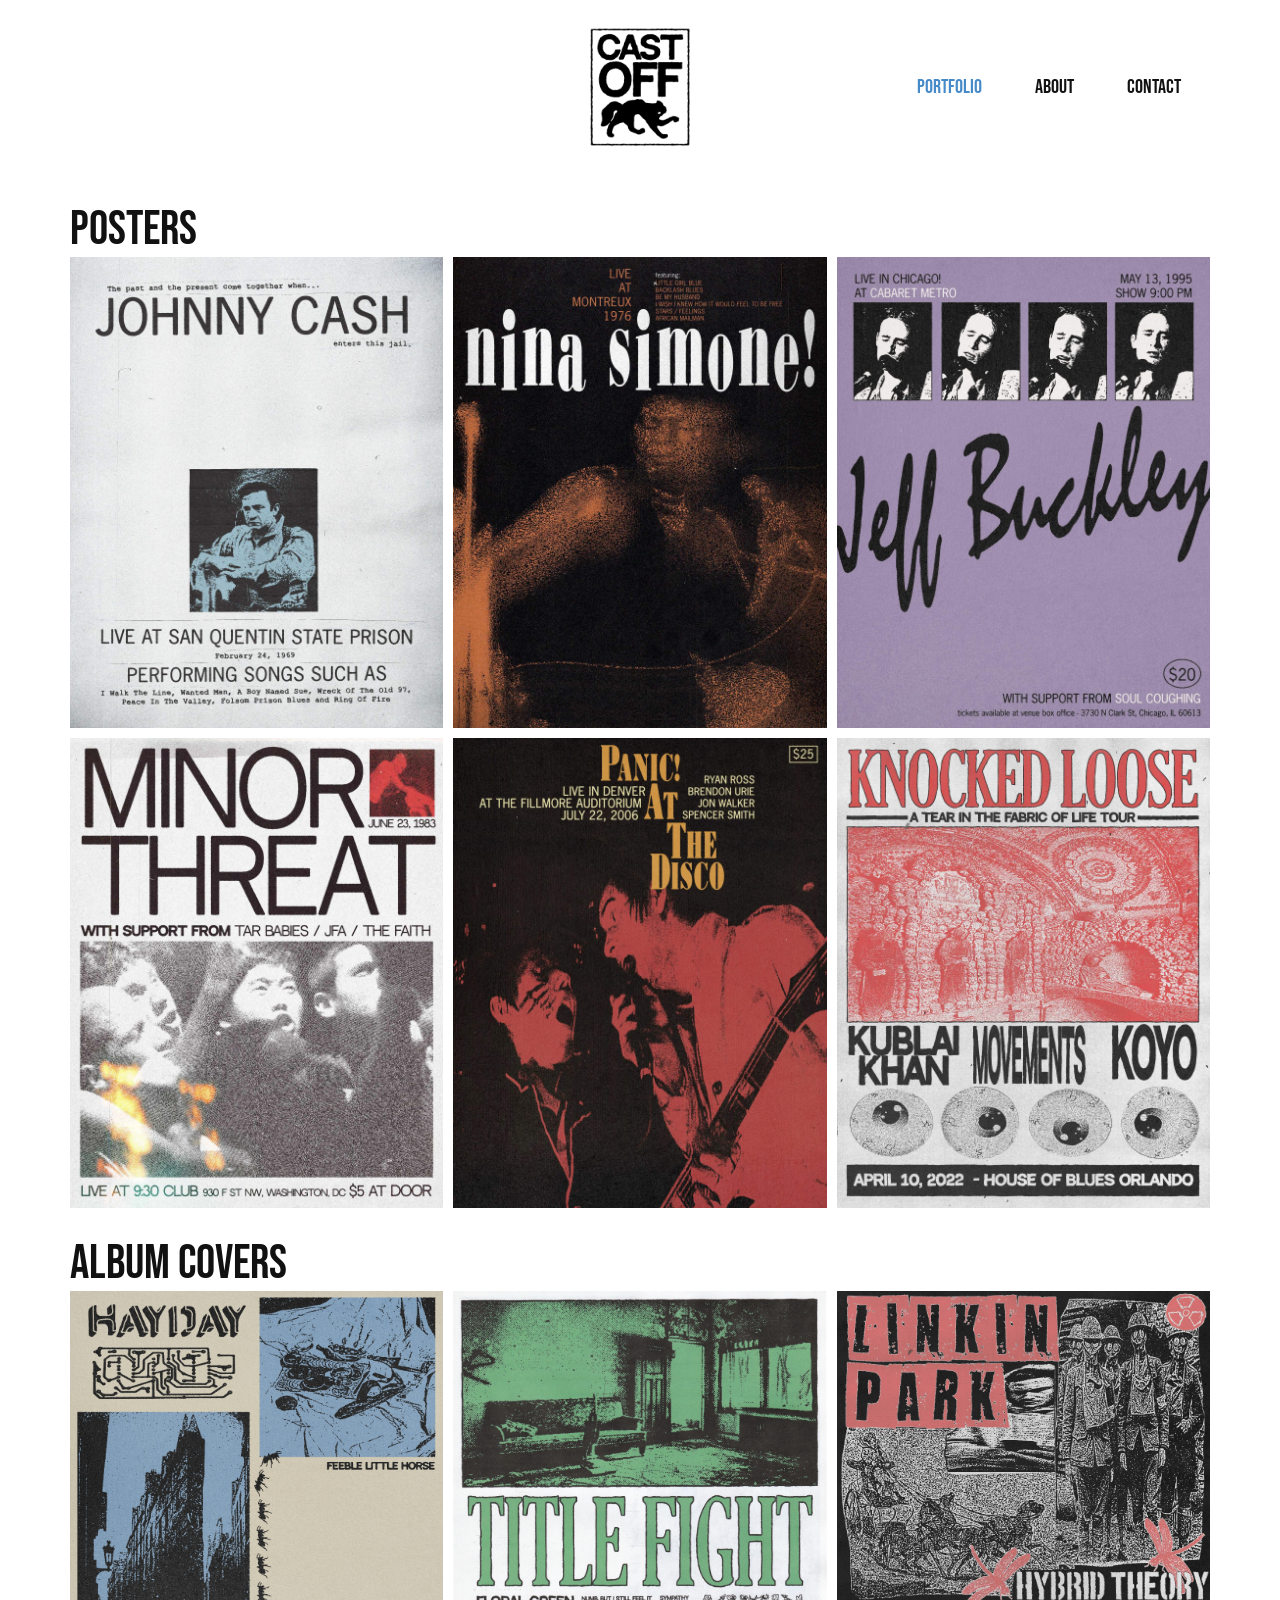
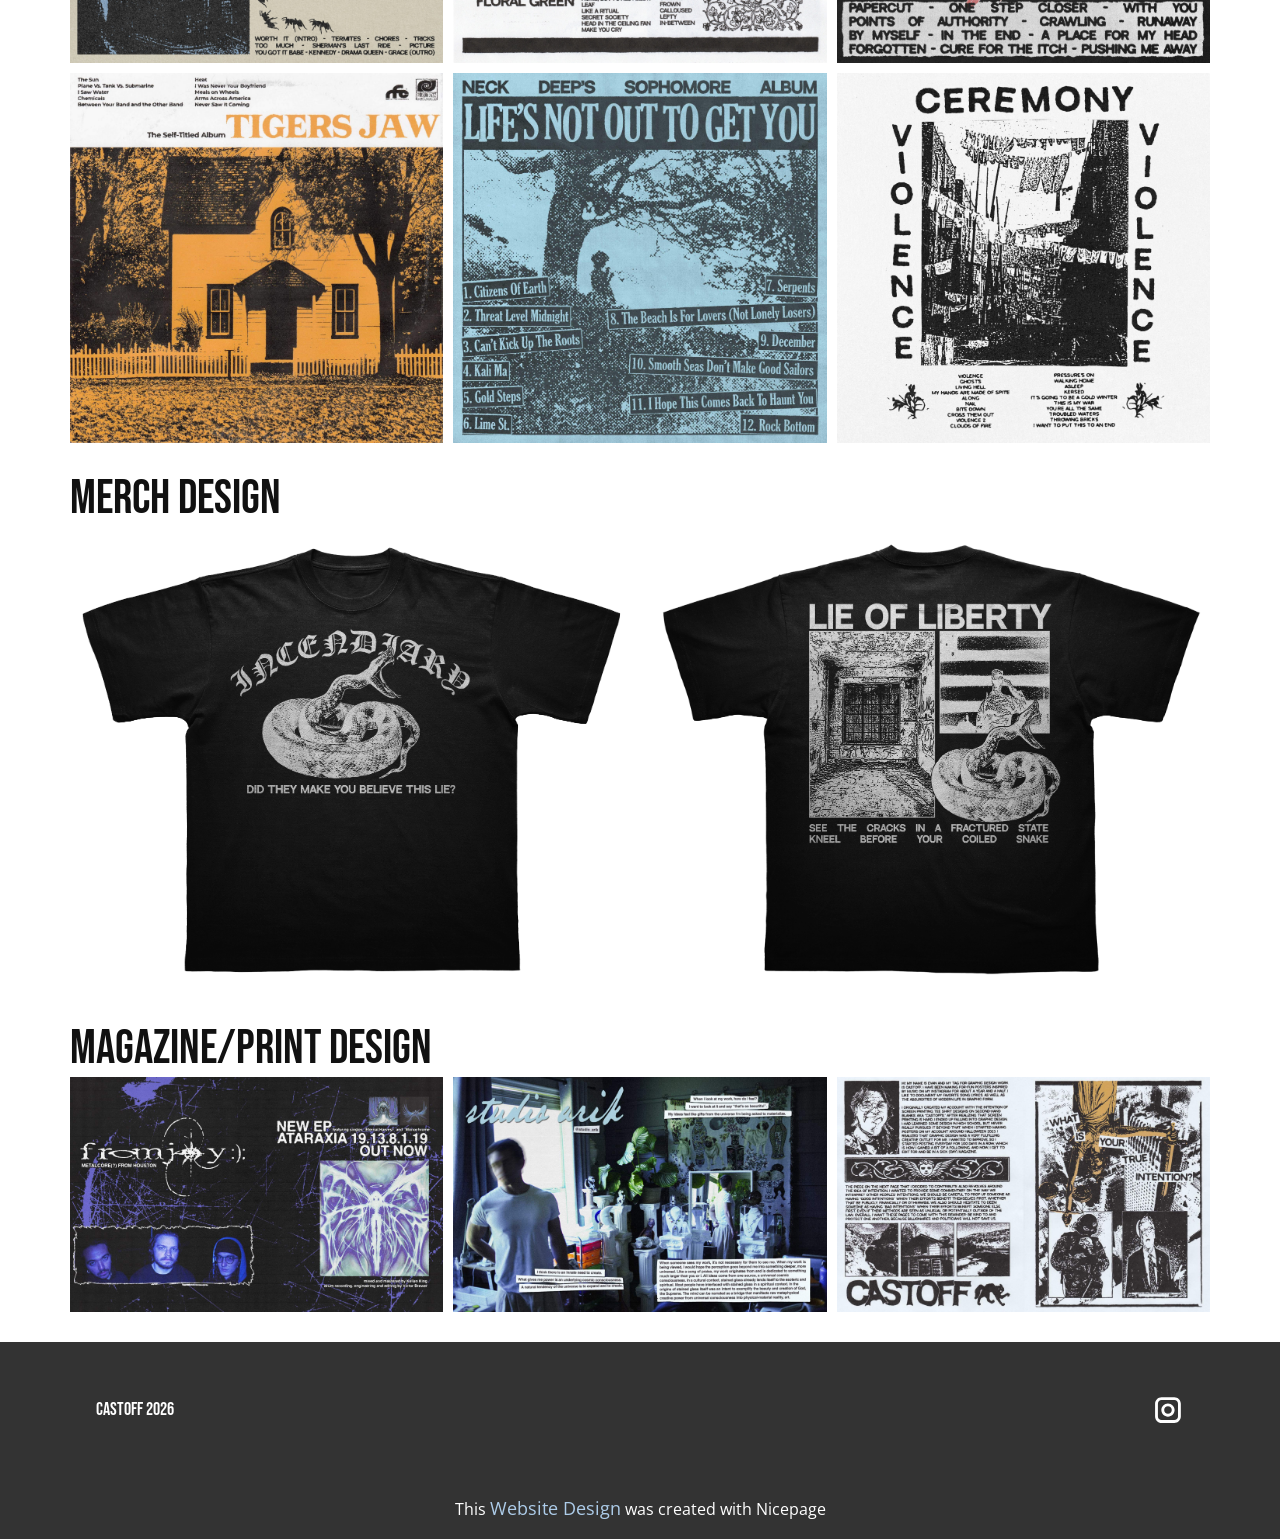
==== commit 4329dd8b: "Add files via upload" ====
--- a/index.html
+++ b/index.html
@@ -4,7 +4,7 @@
     <meta charset="utf-8">
     <meta name="keywords" content="Posters​, Album Covers, Merch Design">
     <meta name="description" content="">
-    <title>Home</title>
+    <title>Portfolio</title>
     <link rel="stylesheet" href="nicepage.css" media="screen">
 <link rel="stylesheet" href="index.css" media="screen">
     <script class="u-script" type="text/javascript" src="jquery.js" defer=""></script>
@@ -15,23 +15,27 @@
     
     
     
+    
     <link id="u-page-google-font" rel="stylesheet" href="https://fonts.googleapis.com/css2?display=swap&amp;family=Roboto:ital,wght@0,100;0,200;0,300;0,400;0,500;0,600;0,700;0,800;0,900;1,100;1,200;1,300;1,400;1,500;1,600;1,700;1,800;1,900&amp;family=Open+Sans:ital,wght@0,300;0,400;0,500;0,600;0,700;0,800;1,300;1,400;1,500;1,600;1,700;1,800&amp;family=Bebas+Neue:wght@400">
     <script type="application/ld+json">{
 		"@context": "http://schema.org",
 		"@type": "Organization",
 		"name": "",
-		"logo": "images/castofflogobox.png"
+		"logo": "images/castofflogobox.png",
+		"sameAs": [
+				"https://instagram.com/castoff.us"
+		]
 }</script>
     <meta name="theme-color" content="#478ac9">
-    <meta property="og:title" content="Home">
+    <meta property="og:title" content="Portfolio">
     <meta property="og:type" content="website">
   <meta data-intl-tel-input-cdn-path="intlTelInput/"></head>
-  <body data-home-page="Home.html" data-home-page-title="Home" data-path-to-root="./" data-include-products="false" class="u-body u-clearfix u-xl-mode" data-lang="en"><header class="u-clearfix u-header u-header" id="header"><div class="u-clearfix u-sheet u-valign-middle-lg u-valign-middle-md u-valign-middle-sm u-valign-middle-xs u-sheet-1">
+  <body data-home-page="Portfolio.html" data-home-page-title="Portfolio" data-path-to-root="./" data-include-products="false" class="u-body u-clearfix u-xl-mode" data-lang="en"><header class="u-clearfix u-header u-header" id="header"><div class="u-clearfix u-sheet u-valign-middle-lg u-valign-middle-md u-valign-middle-sm u-valign-middle-xs u-sheet-1">
         <a href="#" class="u-image u-logo u-image-1" data-image-width="600" data-image-height="600">
           <img src="images/castofflogobox.png" class="u-logo-image u-logo-image-1">
         </a>
-        <nav class="u-menu u-menu-one-level u-offcanvas u-menu-1" role="navigation" aria-label="Menu navigation">
-          <div class="menu-collapse u-custom-font u-font-bebas-neue" style="font-size: 1rem; letter-spacing: 0px;">
+        <nav class="u-menu u-menu-one-level u-offcanvas u-menu-1" role="navigation">
+          <div class="menu-collapse u-custom-font u-font-bebas-neue" style="font-size: 1.25rem; letter-spacing: 0px;">
             <a class="u-button-style u-custom-left-right-menu-spacing u-custom-padding-bottom u-custom-top-bottom-menu-spacing u-hamburger-link u-nav-link u-text-active-palette-1-base u-text-hover-palette-2-base" href="#" tabindex="-1" aria-label="Open menu" aria-controls="7a08">
               <svg class="u-svg-link" viewBox="0 0 24 24"><use xlink:href="#menu-hamburger"></use></svg>
               <svg class="u-svg-content" version="1.1" id="menu-hamburger" viewBox="0 0 16 16" x="0px" y="0px" xmlns:xlink="http://www.w3.org/1999/xlink" xmlns="http://www.w3.org/2000/svg"><g><rect y="1" width="16" height="2"></rect><rect y="7" width="16" height="2"></rect><rect y="13" width="16" height="2"></rect>
@@ -61,50 +65,142 @@
     <section class="u-align-center u-clearfix u-section-1" id="block-3">
       <div class="u-clearfix u-sheet u-valign-middle u-sheet-1">
         <h2 class="u-custom-font u-font-bebas-neue u-text u-text-default u-text-1">Posters </h2>
-        <div class="u-expanded-width u-gallery u-layout-grid u-lightbox u-show-text-on-hover u-gallery-1">
-          <div class="u-gallery-inner u-gallery-inner-1">
-            <div class="u-effect-fade u-gallery-item">
-              <div class="u-back-slide">
-                <img class="u-back-image u-expanded" src="images/90fc53c9.svg">
-              </div>
-              <div class="u-over-slide u-shading u-over-slide-1"></div>
-            </div>
-            <div class="u-effect-fade u-gallery-item">
-              <div class="u-back-slide">
-                <img class="u-back-image u-expanded" src="images/90fc53c9.svg">
-              </div>
-              <div class="u-over-slide u-shading u-over-slide-2"></div>
-            </div>
-            <div class="u-effect-fade u-gallery-item">
-              <div class="u-back-slide">
-                <img class="u-back-image u-expanded" src="images/90fc53c9.svg">
+        <div class="u-expanded-width u-gallery u-layout-grid u-lightbox u-no-transition u-show-text-none u-gallery-1">
+          <div class="u-gallery-inner u-gallery-inner-1">
+            <div class="u-effect-hover-zoom u-gallery-item">
+              <div class="u-back-slide" data-image-width="4800" data-image-height="6000">
+                <img class="u-back-image u-expanded" src="images/johnnycashposter.jpg">
+              </div>
+              <div class="u-over-slide u-shading u-over-slide-1"></div>
+            </div>
+            <div class="u-effect-hover-zoom u-gallery-item">
+              <div class="u-back-slide" data-image-width="4800" data-image-height="6000">
+                <img class="u-back-image u-expanded" src="images/ninasimoneliveposter.jpg">
+              </div>
+              <div class="u-over-slide u-shading u-over-slide-2"></div>
+            </div>
+            <div class="u-effect-hover-zoom u-gallery-item">
+              <div class="u-back-slide" data-image-width="4800" data-image-height="6000">
+                <img class="u-back-image u-expanded" src="images/jeffbuckleyposter.jpg">
               </div>
               <div class="u-over-slide u-shading u-over-slide-3"></div>
             </div>
           </div>
         </div>
-      </div>
-    </section>
-    <section class="u-align-center u-clearfix u-section-2" id="block-5">
+        <div class="u-expanded-width u-gallery u-layout-grid u-lightbox u-no-transition u-show-text-none u-gallery-2">
+          <div class="u-gallery-inner u-gallery-inner-2">
+            <div class="u-effect-hover-zoom u-gallery-item">
+              <div class="u-back-slide" data-image-width="4800" data-image-height="6000">
+                <img class="u-back-image u-expanded" src="images/minorthreatliveposter.jpg">
+              </div>
+              <div class="u-over-slide u-shading u-over-slide-4"></div>
+            </div>
+            <div class="u-effect-hover-zoom u-gallery-item">
+              <div class="u-back-slide" data-image-width="4800" data-image-height="6000">
+                <img class="u-back-image u-expanded" src="images/patdliveposter3.jpg">
+              </div>
+              <div class="u-over-slide u-shading u-over-slide-5"></div>
+            </div>
+            <div class="u-effect-hover-zoom u-gallery-item">
+              <div class="u-back-slide" data-image-width="4800" data-image-height="6000">
+                <img class="u-back-image u-expanded" src="images/klapr22showposterFLAT.jpg">
+              </div>
+              <div class="u-over-slide u-shading u-over-slide-6"></div>
+            </div>
+          </div>
+        </div>
+      </div>
+    </section>
+    <section class="u-align-center u-clearfix u-container-align-center u-section-2" id="block-5">
       <div class="u-clearfix u-sheet u-valign-middle-lg u-valign-middle-md u-valign-middle-sm u-valign-middle-xs u-sheet-1">
         <h2 class="u-align-center u-custom-font u-font-bebas-neue u-text u-text-default u-text-1">Album Covers</h2>
+        <div class="u-expanded-width u-gallery u-layout-grid u-lightbox u-no-transition u-show-text-none u-gallery-1">
+          <div class="u-gallery-inner u-gallery-inner-1">
+            <div class="u-effect-hover-zoom u-gallery-item">
+              <div class="u-back-slide" data-image-width="3000" data-image-height="3000">
+                <img class="u-back-image u-expanded" src="images/haydaycover3jpg.jpg">
+              </div>
+              <div class="u-over-slide u-shading u-over-slide-1"></div>
+            </div>
+            <div class="u-effect-hover-zoom u-gallery-item">
+              <div class="u-back-slide" data-image-width="3000" data-image-height="3000">
+                <img class="u-back-image u-expanded" src="images/floralgreencover2jpg.jpg">
+              </div>
+              <div class="u-over-slide u-shading u-over-slide-2"></div>
+            </div>
+            <div class="u-effect-hover-zoom u-gallery-item">
+              <div class="u-back-slide" data-image-width="3000" data-image-height="3000">
+                <img class="u-back-image u-expanded" src="images/hybridtheoryaltcover.jpg">
+              </div>
+              <div class="u-over-slide u-shading u-over-slide-3"></div>
+            </div>
+          </div>
+        </div>
+        <div class="u-expanded-width u-gallery u-layout-grid u-lightbox u-no-transition u-show-text-none u-gallery-2">
+          <div class="u-gallery-inner u-gallery-inner-2">
+            <div class="u-effect-hover-zoom u-gallery-item">
+              <div class="u-back-slide" data-image-width="3000" data-image-height="3000">
+                <img class="u-back-image u-expanded" src="images/tigersjawcover.jpg">
+              </div>
+              <div class="u-over-slide u-shading u-over-slide-4"></div>
+            </div>
+            <div class="u-effect-hover-zoom u-gallery-item">
+              <div class="u-back-slide" data-image-width="3000" data-image-height="3000">
+                <img class="u-back-image u-expanded" src="images/LNOTGYcover.jpg">
+              </div>
+              <div class="u-over-slide u-shading u-over-slide-5"></div>
+            </div>
+            <div class="u-effect-hover-zoom u-gallery-item">
+              <div class="u-back-slide" data-image-width="3000" data-image-height="3000">
+                <img class="u-back-image u-expanded" src="images/violenceviolencecover.jpg">
+              </div>
+              <div class="u-over-slide u-shading u-over-slide-6"></div>
+            </div>
+          </div>
+        </div>
+      </div>
+    </section>
+    <section class="u-align-center u-clearfix u-container-align-center u-section-3" id="block-7">
+      <div class="u-clearfix u-sheet u-valign-middle-lg u-valign-middle-md u-valign-middle-sm u-valign-middle-xs u-sheet-1">
+        <h2 class="u-align-center u-custom-font u-font-bebas-neue u-text u-text-default u-text-1">Merch Design </h2>
         <div class="u-expanded-width u-gallery u-layout-grid u-lightbox u-show-text-on-hover u-gallery-1">
           <div class="u-gallery-inner u-gallery-inner-1">
             <div class="u-effect-fade u-gallery-item">
-              <div class="u-back-slide" data-image-width="3000" data-image-height="3000">
-                <img class="u-back-image u-expanded" src="images/tigersjawcover.png">
+              <div class="u-back-slide" data-image-width="1500" data-image-height="1500">
+                <img class="u-back-image u-expanded" src="images/lieoflibertyshirtmockupFRONT3.png">
               </div>
               <div class="u-over-slide u-shading u-over-slide-1"></div>
             </div>
             <div class="u-effect-fade u-gallery-item">
-              <div class="u-back-slide">
-                <img class="u-back-image u-expanded" src="images/90fc53c9.svg">
-              </div>
-              <div class="u-over-slide u-shading u-over-slide-2"></div>
-            </div>
-            <div class="u-effect-fade u-gallery-item">
-              <div class="u-back-slide">
-                <img class="u-back-image u-expanded" src="images/90fc53c9.svg">
+              <div class="u-back-slide" data-image-width="1500" data-image-height="1500">
+                <img class="u-back-image u-expanded" src="images/lieoflibertyshirtmockupBACK2.png">
+              </div>
+              <div class="u-over-slide u-shading u-over-slide-2"></div>
+            </div>
+          </div>
+        </div>
+      </div>
+    </section>
+    <section class="u-clearfix u-section-4" id="block-8">
+      <div class="u-clearfix u-sheet u-sheet-1">
+        <h2 class="u-align-center u-custom-font u-font-bebas-neue u-text u-text-default u-text-1">Magazine/print design</h2>
+        <div class="u-expanded-width u-gallery u-layout-grid u-lightbox u-no-transition u-show-text-none u-gallery-1">
+          <div class="u-gallery-inner u-gallery-inner-1">
+            <div class="u-effect-hover-zoom u-gallery-item">
+              <div class="u-back-slide" data-image-width="5100" data-image-height="3300">
+                <img class="u-back-image u-expanded" src="images/fromjoyspread1.jpg">
+              </div>
+              <div class="u-over-slide u-shading u-over-slide-1"></div>
+            </div>
+            <div class="u-effect-hover-zoom u-gallery-item">
+              <div class="u-back-slide" data-image-width="5100" data-image-height="3300">
+                <img class="u-back-image u-expanded" src="images/arikspread1.jpg">
+              </div>
+              <div class="u-over-slide u-shading u-over-slide-2"></div>
+            </div>
+            <div class="u-effect-hover-zoom u-gallery-item">
+              <div class="u-back-slide" data-image-width="5100" data-image-height="3300">
+                <img class="u-back-image u-expanded" src="images/castoffspread.jpg">
               </div>
               <div class="u-over-slide u-shading u-over-slide-3"></div>
             </div>
@@ -112,38 +208,15 @@
         </div>
       </div>
     </section>
-    <section class="u-align-center u-clearfix u-section-3" id="block-7">
-      <div class="u-clearfix u-sheet u-valign-middle-lg u-valign-middle-md u-valign-middle-sm u-valign-middle-xs u-sheet-1">
-        <h2 class="u-align-center u-custom-font u-font-bebas-neue u-text u-text-default u-text-1">Merch Design</h2>
-        <div class="u-expanded-width u-gallery u-layout-grid u-lightbox u-show-text-on-hover u-gallery-1">
-          <div class="u-gallery-inner u-gallery-inner-1">
-            <div class="u-effect-fade u-gallery-item">
-              <div class="u-back-slide">
-                <img class="u-back-image u-expanded" src="images/90fc53c9.svg">
-              </div>
-              <div class="u-over-slide u-shading u-over-slide-1"></div>
-            </div>
-            <div class="u-effect-fade u-gallery-item">
-              <div class="u-back-slide">
-                <img class="u-back-image u-expanded" src="images/90fc53c9.svg">
-              </div>
-              <div class="u-over-slide u-shading u-over-slide-2"></div>
-            </div>
-            <div class="u-effect-fade u-gallery-item">
-              <div class="u-back-slide">
-                <img class="u-back-image u-expanded" src="images/90fc53c9.svg">
-              </div>
-              <div class="u-over-slide u-shading u-over-slide-3"></div>
-            </div>
-          </div>
-        </div>
-      </div>
-    </section>
-    
-    
-    
-    <footer class="u-align-center u-clearfix u-container-align-center u-footer u-grey-80 u-footer" id="footer"><div class="u-clearfix u-sheet u-valign-middle-xl u-sheet-1">
-        <p class="u-small-text u-text u-text-variant u-text-1">Sample text. Click to select the Text Element.</p>
+    
+    
+    
+    <footer class="u-align-center u-clearfix u-container-align-center u-footer u-grey-80 u-footer" id="footer"><div class="u-clearfix u-sheet u-sheet-1">
+        <div class="u-social-icons u-social-icons-1">
+          <a class="u-social-url" title="instagram" target="_blank" href="https://instagram.com/castoff.us"><span class="u-icon u-social-icon u-social-instagram u-text-white u-icon-1"><svg class="u-svg-link" preserveAspectRatio="xMidYMin slice" viewBox="0 0 112 112" style=""><use xlink:href="#svg-15e3"></use></svg><svg class="u-svg-content" viewBox="0 0 112 112" x="0" y="0" id="svg-15e3"><path fill="currentColor" d="M55.9,32.9c-12.8,0-23.2,10.4-23.2,23.2s10.4,23.2,23.2,23.2s23.2-10.4,23.2-23.2S68.7,32.9,55.9,32.9z   M55.9,69.4c-7.4,0-13.3-6-13.3-13.3c-0.1-7.4,6-13.3,13.3-13.3s13.3,6,13.3,13.3C69.3,63.5,63.3,69.4,55.9,69.4z"></path><path fill="currentColor" d="M78.2,11H33.5C21,11,10.8,21.3,10.8,33.7v44.7c0,12.6,10.2,22.8,22.7,22.8h44.7c12.6,0,22.7-10.2,22.7-22.7  V33.7C100.8,21.1,90.6,11,78.2,11z M91,78.4c0,7.1-5.8,12.8-12.8,12.8H33.5c-7.1,0-12.8-5.8-12.8-12.8V33.7  c0-7.1,5.8-12.8,12.8-12.8h44.7c7.1,0,12.8,5.8,12.8,12.8V78.4z"></path></svg></span>
+          </a>
+        </div>
+        <p class="u-custom-font u-font-bebas-neue u-text u-text-default u-text-1">Castoff 2026</p>
       </div></footer>
     <section class="u-backlink u-clearfix u-grey-80"> This <a href="https://nicepage.com/website-design">Website Design</a> was created with Nicepage 
     </section>
--- a/nicepage.css
+++ b/nicepage.css
@@ -45729,13 +45729,13 @@
 }
 
 .u-header .u-sheet-1 {
-  min-height: 112px;
+  min-height: 174px;
 }
 
 .u-header .u-image-1 {
-  width: 84px;
-  height: 84px;
-  margin: 14px auto 0 22px;
+  width: 120px;
+  height: 120px;
+  margin: 27px auto 0;
 }
 
 .u-header .u-logo-image-1 {
@@ -45744,16 +45744,16 @@
 }
 
 .u-header .u-menu-1 {
-  margin: -44px 0 22px auto;
+  margin: -80px 3px 60px auto;
 }
 
 .u-header .u-nav-1 {
   font-weight: 400;
-  font-size: 1rem;
+  font-size: 1.25rem;
 }
 
 .u-header .u-nav-link-2 {
-  padding: 10px 20px;
+  padding: 10px 26px 10px 27px;
 }
 
 .u-header .u-nav-2 {
@@ -45776,37 +45776,27 @@
 }
 
 .u-footer .u-sheet-1 {
-  min-height: 120px;
+  min-height: 136px;
+}
+
+.u-footer .u-social-icons-1 {
+  height: 32px;
+  width: 32px;
+  margin: 52px 26px 0 auto;
+}
+
+.u-footer .u-icon-1 {
+  height: 100%;
 }
 
 .u-footer .u-text-1 {
-  width: 417px;
-  margin: 49px auto;
-}
-@media (max-width: 1199px) {
-  .u-footer .u-sheet-1 {
-    min-height: 99px;
-  }
-}
-@media (max-width: 991px) {
-  .u-footer .u-sheet-1 {
-    min-height: 76px;
-  }
-}
-@media (max-width: 767px) {
-  .u-footer .u-sheet-1 {
-    min-height: 57px;
-  }
-}
-@media (max-width: 575px) {
-  .u-footer .u-sheet-1 {
-    min-height: 36px;
-  }
+  font-weight: 400;
+  margin: -30px auto 54px 26px;
+}
 
-  .u-footer .u-text-1 {
-    width: 340px;
-  }
-}
+
+
+
 
  /*begin-variables base-font-size*/ 
  html { font-size: 16px; }
--- a/index.css
+++ b/index.css
@@ -1,21 +1,20 @@
 .u-section-1 .u-sheet-1 {
-  min-height: 570px;
+  min-height: 1064px;
 }
 
 .u-section-1 .u-text-1 {
-  margin: 47px auto 0 0;
+  margin: 30px auto 0 0;
 }
 
 .u-section-1 .u-gallery-1 {
-  height: 423px;
+  height: 471px;
   margin-top: 0;
-  margin-bottom: 47px;
-  grid-gap: 17px;
+  margin-bottom: 0;
 }
 
 .u-section-1 .u-gallery-inner-1 {
+  --gap: 10px;
   grid-template-columns: repeat(3, auto);
-  --gap: 17px;
 }
 
 .u-section-1 .u-over-slide-1 {
@@ -29,13 +28,39 @@
 }
 
 .u-section-1 .u-over-slide-3 {
+  background-image: linear-gradient(0deg, rgba(0,0,0,0.2), rgba(0,0,0,0.2));
+  padding: 20px;
+}
+
+.u-section-1 .u-gallery-2 {
+  height: 470px;
+  margin-top: 10px;
+  margin-bottom: 30px;
+}
+
+.u-section-1 .u-gallery-inner-2 {
+  --gap: 10px;
+  grid-template-columns: repeat(3, auto);
+}
+
+.u-section-1 .u-over-slide-4 {
+  background-image: linear-gradient(0deg, rgba(0,0,0,0.2), rgba(0,0,0,0.2));
+  padding: 20px;
+}
+
+.u-section-1 .u-over-slide-5 {
+  background-image: linear-gradient(0deg, rgba(0,0,0,0.2), rgba(0,0,0,0.2));
+  padding: 20px;
+}
+
+.u-section-1 .u-over-slide-6 {
   background-image: linear-gradient(0deg, rgba(0,0,0,0.2), rgba(0,0,0,0.2));
   padding: 20px;
 }
 
 @media (max-width: 1199px) {
   .u-section-1 .u-sheet-1 {
-    min-height: 494px;
+    min-height: 899px;
   }
 
   .u-section-1 .u-text-1 {
@@ -43,17 +68,18 @@
   }
 
   .u-section-1 .u-gallery-1 {
-    height: 347px;
-  }
-
-  .u-section-1 .u-gallery-inner-1 {
-    grid-gap: 17px;
+    height: 388px;
+  }
+
+  .u-section-1 .u-gallery-2 {
+    height: 388px;
+    margin-top: 400px;
   }
 }
 
 @media (max-width: 991px) {
   .u-section-1 .u-sheet-1 {
-    min-height: 972px;
+    min-height: 1907px;
   }
 
   .u-section-1 .u-text-1 {
@@ -61,17 +87,26 @@
   }
 
   .u-section-1 .u-gallery-1 {
-    height: 825px;
+    height: 892px;
   }
 
   .u-section-1 .u-gallery-inner-1 {
     grid-template-columns: repeat(2, auto);
   }
+
+  .u-section-1 .u-gallery-2 {
+    height: 892px;
+    margin-top: 932px;
+  }
+
+  .u-section-1 .u-gallery-inner-2 {
+    grid-template-columns: repeat(2, auto);
+  }
 }
 
 @media (max-width: 767px) {
   .u-section-1 .u-sheet-1 {
-    min-height: 2043px;
+    min-height: 4137px;
   }
 
   .u-section-1 .u-text-1 {
@@ -79,18 +114,26 @@
   }
 
   .u-section-1 .u-gallery-1 {
-    height: 1896px;
-    margin-top: 203px;
+    height: 2007px;
   }
 
   .u-section-1 .u-gallery-inner-1 {
+    grid-template-columns: repeat(1, auto);
+  }
+
+  .u-section-1 .u-gallery-2 {
+    height: 2007px;
+    margin-top: 2330px;
+  }
+
+  .u-section-1 .u-gallery-inner-2 {
     grid-template-columns: repeat(1, auto);
   }
 }
 
 @media (max-width: 575px) {
   .u-section-1 .u-sheet-1 {
-    min-height: 1353px;
+    min-height: 2651px;
   }
 
   .u-section-1 .u-text-1 {
@@ -98,11 +141,15 @@
   }
 
   .u-section-1 .u-gallery-1 {
-    height: 1206px;
-    margin-top: 200px;
+    height: 1264px;
+  }
+
+  .u-section-1 .u-gallery-2 {
+    height: 1264px;
+    margin-top: 1556px;
   }
 }.u-section-2 .u-sheet-1 {
-  min-height: 475px;
+  min-height: 834px;
 }
 
 .u-section-2 .u-text-1 {
@@ -110,15 +157,14 @@
 }
 
 .u-section-2 .u-gallery-1 {
-  height: 369px;
+  height: 372px;
   margin-top: 0;
-  margin-bottom: 53px;
-  grid-gap: 17px;
+  margin-bottom: 0;
 }
 
 .u-section-2 .u-gallery-inner-1 {
+  --gap: 10px;
   grid-template-columns: repeat(3, auto);
-  --gap: 17px;
 }
 
 .u-section-2 .u-over-slide-1 {
@@ -132,71 +178,128 @@
 }
 
 .u-section-2 .u-over-slide-3 {
+  background-image: linear-gradient(0deg, rgba(0,0,0,0.2), rgba(0,0,0,0.2));
+  padding: 20px;
+}
+
+.u-section-2 .u-gallery-2 {
+  height: 370px;
+  margin-top: 10px;
+  margin-bottom: 30px;
+}
+
+.u-section-2 .u-gallery-inner-2 {
+  --gap: 10px;
+  grid-template-columns: repeat(3, auto);
+}
+
+.u-section-2 .u-over-slide-4 {
+  background-image: linear-gradient(0deg, rgba(0,0,0,0.2), rgba(0,0,0,0.2));
+  padding: 20px;
+}
+
+.u-section-2 .u-over-slide-5 {
+  background-image: linear-gradient(0deg, rgba(0,0,0,0.2), rgba(0,0,0,0.2));
+  padding: 20px;
+}
+
+.u-section-2 .u-over-slide-6 {
   background-image: linear-gradient(0deg, rgba(0,0,0,0.2), rgba(0,0,0,0.2));
   padding: 20px;
 }
 
 @media (max-width: 1199px) {
   .u-section-2 .u-sheet-1 {
-    min-height: 408px;
+    min-height: 716px;
   }
 
   .u-section-2 .u-text-1 {
-    margin-top: 207px;
+    margin-top: 276px;
   }
 
   .u-section-2 .u-gallery-1 {
-    height: 302px;
-  }
-
-  .u-section-2 .u-gallery-inner-1 {
-    grid-gap: 17px;
+    height: 306px;
+    margin-top: 357px;
+  }
+
+  .u-section-2 .u-gallery-2 {
+    height: 305px;
   }
 }
 
 @media (max-width: 991px) {
   .u-section-2 .u-sheet-1 {
-    min-height: 826px;
+    min-height: 1534px;
+  }
+
+  .u-section-2 .u-text-1 {
+    margin-top: 592px;
   }
 
   .u-section-2 .u-gallery-1 {
-    height: 720px;
+    height: 703px;
+    margin-top: 778px;
   }
 
   .u-section-2 .u-gallery-inner-1 {
     grid-template-columns: repeat(2, auto);
   }
+
+  .u-section-2 .u-gallery-2 {
+    height: 701px;
+  }
+
+  .u-section-2 .u-gallery-inner-2 {
+    grid-template-columns: repeat(2, auto);
+  }
 }
 
 @media (max-width: 767px) {
   .u-section-2 .u-sheet-1 {
-    min-height: 1760px;
+    min-height: 3354px;
   }
 
   .u-section-2 .u-text-1 {
-    margin-top: 75px;
+    margin-top: 1186px;
   }
 
   .u-section-2 .u-gallery-1 {
-    margin-top: 118px;
-    height: 1654px;
+    height: 1582px;
+    margin-top: 1837px;
   }
 
   .u-section-2 .u-gallery-inner-1 {
+    grid-template-columns: repeat(1, auto);
+  }
+
+  .u-section-2 .u-gallery-2 {
+    height: 1577px;
+  }
+
+  .u-section-2 .u-gallery-inner-2 {
     grid-template-columns: repeat(1, auto);
   }
 }
 
 @media (max-width: 575px) {
   .u-section-2 .u-sheet-1 {
-    min-height: 1160px;
+    min-height: 2164px;
+  }
+
+  .u-section-2 .u-text-1 {
+    margin-top: 738px;
   }
 
   .u-section-2 .u-gallery-1 {
-    height: 1054px;
+    height: 996px;
+    margin-top: 1233px;
+  }
+
+  .u-section-2 .u-gallery-2 {
+    height: 993px;
   }
 }.u-section-3 .u-sheet-1 {
-  min-height: 556px;
+  min-height: 550px;
 }
 
 .u-section-3 .u-text-1 {
@@ -204,14 +307,14 @@
 }
 
 .u-section-3 .u-gallery-1 {
-  height: 423px;
+  height: 468px;
   margin-top: 0;
-  margin-bottom: 60px;
+  margin-bottom: 29px;
   grid-gap: 17px;
 }
 
 .u-section-3 .u-gallery-inner-1 {
-  grid-template-columns: repeat(3, auto);
+  grid-template-columns: repeat(2, auto);
   --gap: 17px;
 }
 
@@ -221,11 +324,6 @@
 }
 
 .u-section-3 .u-over-slide-2 {
-  background-image: linear-gradient(0deg, rgba(0,0,0,0.2), rgba(0,0,0,0.2));
-  padding: 20px;
-}
-
-.u-section-3 .u-over-slide-3 {
   background-image: linear-gradient(0deg, rgba(0,0,0,0.2), rgba(0,0,0,0.2));
   padding: 20px;
 }
@@ -236,7 +334,7 @@
   }
 
   .u-section-3 .u-gallery-1 {
-    height: 347px;
+    height: 385px;
   }
 
   .u-section-3 .u-gallery-inner-1 {
@@ -250,11 +348,11 @@
   }
 
   .u-section-3 .u-gallery-1 {
-    height: 825px;
+    height: 1218px;
   }
 
   .u-section-3 .u-gallery-inner-1 {
-    grid-template-columns: repeat(2, auto);
+    grid-template-columns: repeat(1, auto);
   }
 }
 
@@ -268,12 +366,7 @@
   }
 
   .u-section-3 .u-gallery-1 {
-    height: 1896px;
-    margin-top: 118px;
-  }
-
-  .u-section-3 .u-gallery-inner-1 {
-    grid-template-columns: repeat(1, auto);
+    height: 918px;
   }
 }
 
@@ -283,6 +376,87 @@
   }
 
   .u-section-3 .u-gallery-1 {
-    height: 1206px;
+    height: 584px;
+  }
+}.u-section-4 .u-sheet-1 {
+  min-height: 318px;
+  margin-bottom: 0;
+}
+
+.u-section-4 .u-text-1 {
+  margin: 0 auto 0 0;
+}
+
+.u-section-4 .u-gallery-1 {
+  height: 235px;
+  margin-top: 1px;
+  margin-bottom: 30px;
+}
+
+.u-section-4 .u-gallery-inner-1 {
+  --gap: 10px;
+  grid-template-columns: repeat(3, auto);
+}
+
+.u-section-4 .u-over-slide-1 {
+  background-image: linear-gradient(0deg, rgba(0,0,0,0.2), rgba(0,0,0,0.2));
+  padding: 20px;
+}
+
+.u-section-4 .u-over-slide-2 {
+  background-image: linear-gradient(0deg, rgba(0,0,0,0.2), rgba(0,0,0,0.2));
+  padding: 20px;
+}
+
+.u-section-4 .u-over-slide-3 {
+  background-image: linear-gradient(0deg, rgba(0,0,0,0.2), rgba(0,0,0,0.2));
+  padding: 20px;
+}
+
+@media (max-width: 1199px) {
+  .u-section-4 .u-sheet-1 {
+    min-height: 277px;
+  }
+
+  .u-section-4 .u-gallery-1 {
+    height: 194px;
+  }
+}
+
+@media (max-width: 991px) {
+  .u-section-4 .u-sheet-1 {
+    min-height: 529px;
+  }
+
+  .u-section-4 .u-gallery-1 {
+    height: 446px;
+  }
+
+  .u-section-4 .u-gallery-inner-1 {
+    grid-template-columns: repeat(2, auto);
+  }
+}
+
+@media (max-width: 767px) {
+  .u-section-4 .u-sheet-1 {
+    min-height: 1087px;
+  }
+
+  .u-section-4 .u-gallery-1 {
+    height: 1004px;
+  }
+
+  .u-section-4 .u-gallery-inner-1 {
+    grid-template-columns: repeat(1, auto);
+  }
+}
+
+@media (max-width: 575px) {
+  .u-section-4 .u-sheet-1 {
+    min-height: 715px;
+  }
+
+  .u-section-4 .u-gallery-1 {
+    height: 632px;
   }
 }
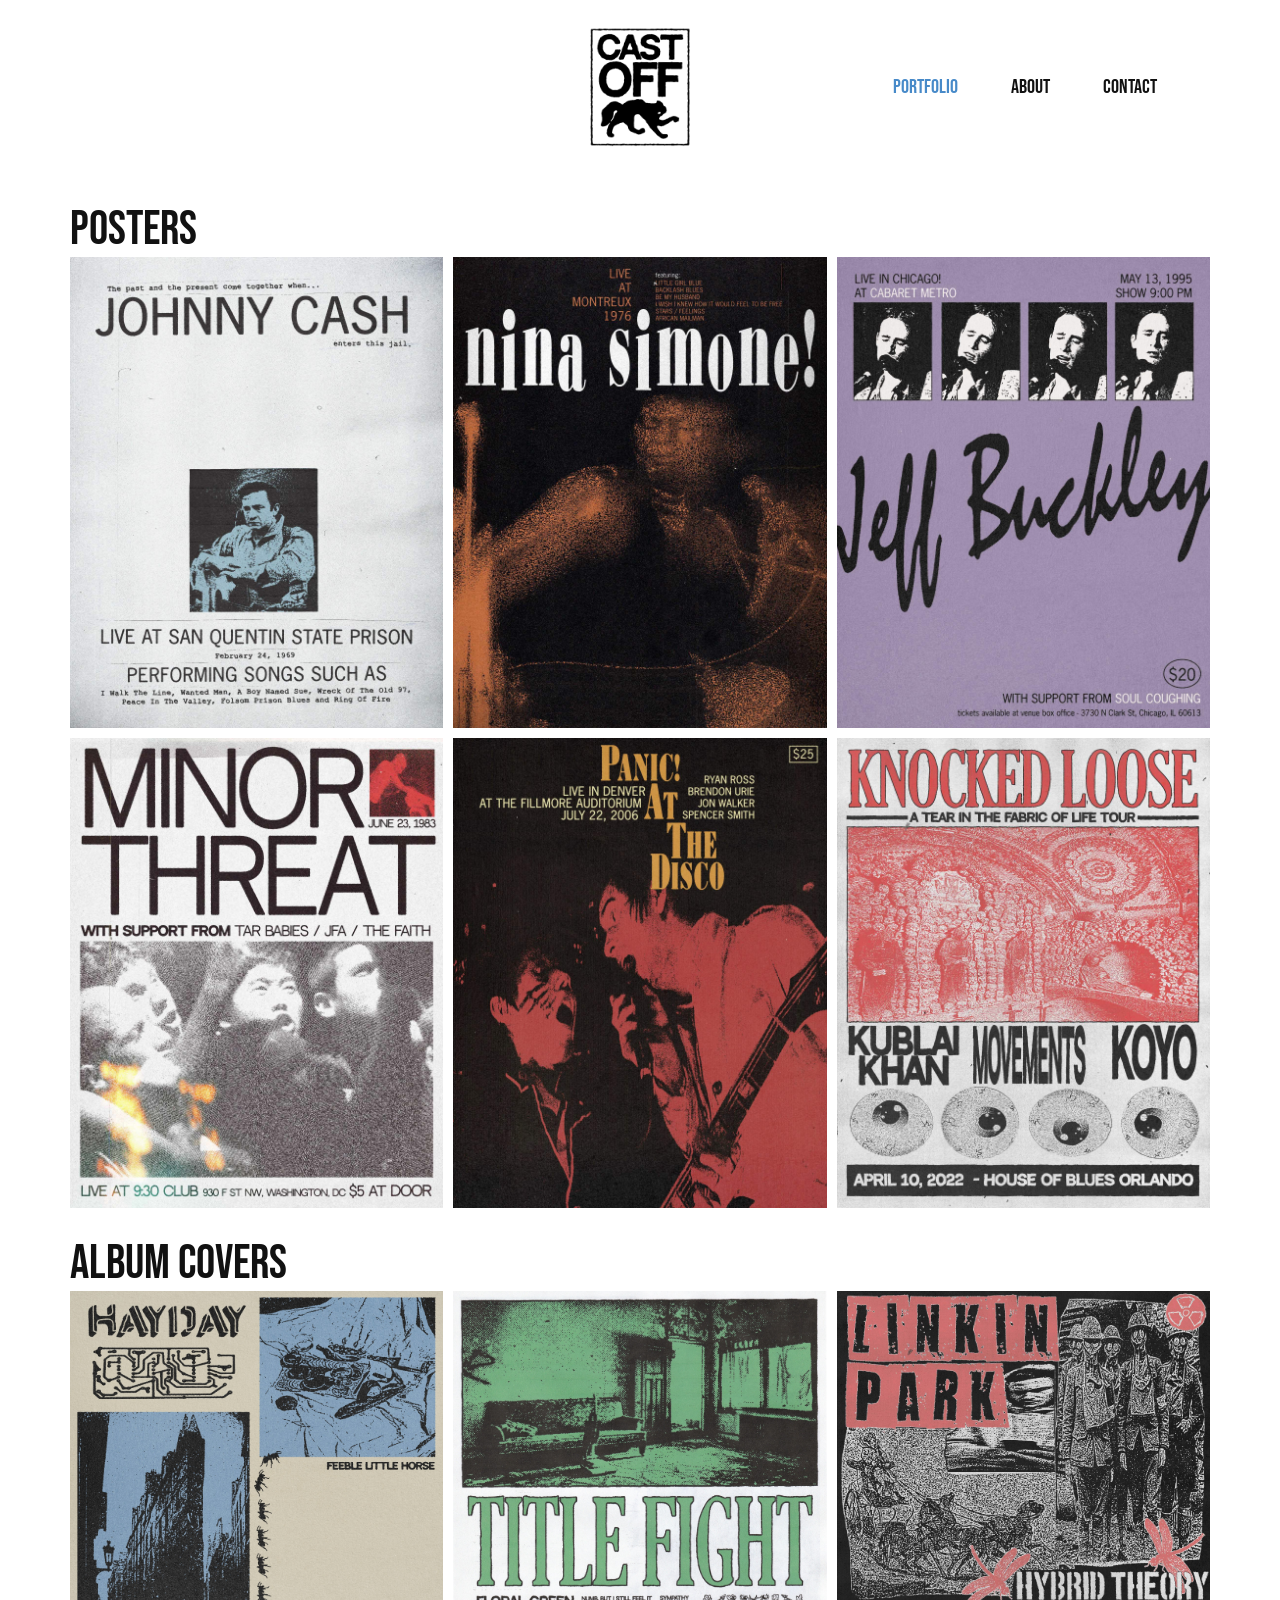
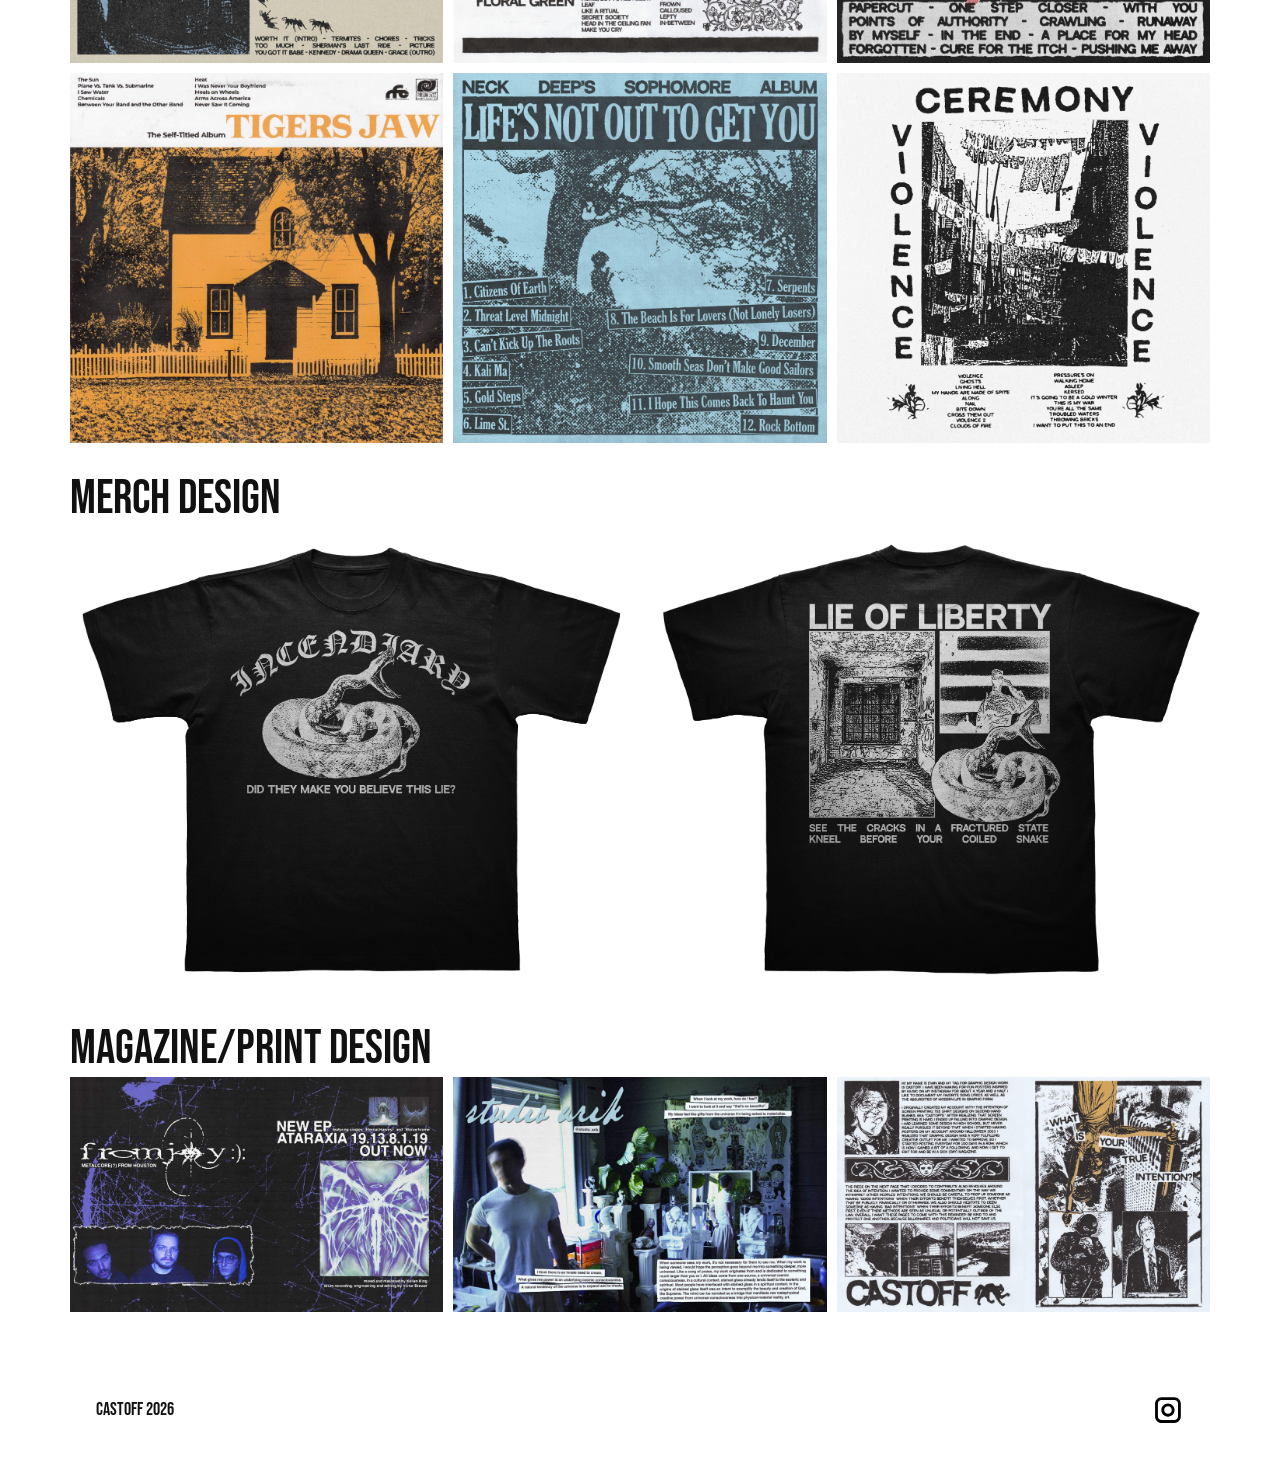
==== commit 1322f82d: "Add files via upload" ====
--- a/index.html
+++ b/index.html
@@ -211,14 +211,13 @@
     
     
     
-    <footer class="u-align-center u-clearfix u-container-align-center u-footer u-grey-80 u-footer" id="footer"><div class="u-clearfix u-sheet u-sheet-1">
+    <footer class="u-align-center u-clearfix u-container-align-center u-footer u-white u-footer" id="footer"><div class="u-clearfix u-sheet u-sheet-1">
         <div class="u-social-icons u-social-icons-1">
-          <a class="u-social-url" title="instagram" target="_blank" href="https://instagram.com/castoff.us"><span class="u-icon u-social-icon u-social-instagram u-text-white u-icon-1"><svg class="u-svg-link" preserveAspectRatio="xMidYMin slice" viewBox="0 0 112 112" style=""><use xlink:href="#svg-15e3"></use></svg><svg class="u-svg-content" viewBox="0 0 112 112" x="0" y="0" id="svg-15e3"><path fill="currentColor" d="M55.9,32.9c-12.8,0-23.2,10.4-23.2,23.2s10.4,23.2,23.2,23.2s23.2-10.4,23.2-23.2S68.7,32.9,55.9,32.9z   M55.9,69.4c-7.4,0-13.3-6-13.3-13.3c-0.1-7.4,6-13.3,13.3-13.3s13.3,6,13.3,13.3C69.3,63.5,63.3,69.4,55.9,69.4z"></path><path fill="currentColor" d="M78.2,11H33.5C21,11,10.8,21.3,10.8,33.7v44.7c0,12.6,10.2,22.8,22.7,22.8h44.7c12.6,0,22.7-10.2,22.7-22.7  V33.7C100.8,21.1,90.6,11,78.2,11z M91,78.4c0,7.1-5.8,12.8-12.8,12.8H33.5c-7.1,0-12.8-5.8-12.8-12.8V33.7  c0-7.1,5.8-12.8,12.8-12.8h44.7c7.1,0,12.8,5.8,12.8,12.8V78.4z"></path></svg></span>
+          <a class="u-social-url" title="instagram" target="_blank" href="https://instagram.com/castoff.us"><span class="u-icon u-social-icon u-social-instagram u-text-black u-icon-1"><svg class="u-svg-link" preserveAspectRatio="xMidYMin slice" viewBox="0 0 112 112" style=""><use xlink:href="#svg-15e3"></use></svg><svg class="u-svg-content" viewBox="0 0 112 112" x="0" y="0" id="svg-15e3"><path fill="currentColor" d="M55.9,32.9c-12.8,0-23.2,10.4-23.2,23.2s10.4,23.2,23.2,23.2s23.2-10.4,23.2-23.2S68.7,32.9,55.9,32.9z   M55.9,69.4c-7.4,0-13.3-6-13.3-13.3c-0.1-7.4,6-13.3,13.3-13.3s13.3,6,13.3,13.3C69.3,63.5,63.3,69.4,55.9,69.4z"></path><path fill="currentColor" d="M78.2,11H33.5C21,11,10.8,21.3,10.8,33.7v44.7c0,12.6,10.2,22.8,22.7,22.8h44.7c12.6,0,22.7-10.2,22.7-22.7  V33.7C100.8,21.1,90.6,11,78.2,11z M91,78.4c0,7.1-5.8,12.8-12.8,12.8H33.5c-7.1,0-12.8-5.8-12.8-12.8V33.7  c0-7.1,5.8-12.8,12.8-12.8h44.7c7.1,0,12.8,5.8,12.8,12.8V78.4z"></path></svg></span>
           </a>
         </div>
         <p class="u-custom-font u-font-bebas-neue u-text u-text-default u-text-1">Castoff 2026</p>
       </div></footer>
-    <section class="u-backlink u-clearfix u-grey-80"> This <a href="https://nicepage.com/website-design">Website Design</a> was created with Nicepage 
-    </section>
+
   
 </body></html>
--- a/nicepage.css
+++ b/nicepage.css
@@ -45744,12 +45744,13 @@
 }
 
 .u-header .u-menu-1 {
-  margin: -80px 3px 60px auto;
+  margin: -80px 27px 60px auto;
 }
 
 .u-header .u-nav-1 {
   font-weight: 400;
   font-size: 1.25rem;
+  letter-spacing: normal;
 }
 
 .u-header .u-nav-link-2 {
@@ -45762,10 +45763,6 @@
 @media (max-width: 1199px) {
   .u-header .u-menu-1 {
     width: auto;
-  }
-
-  .u-header .u-nav-1 {
-    letter-spacing: normal;
   }
 }
 
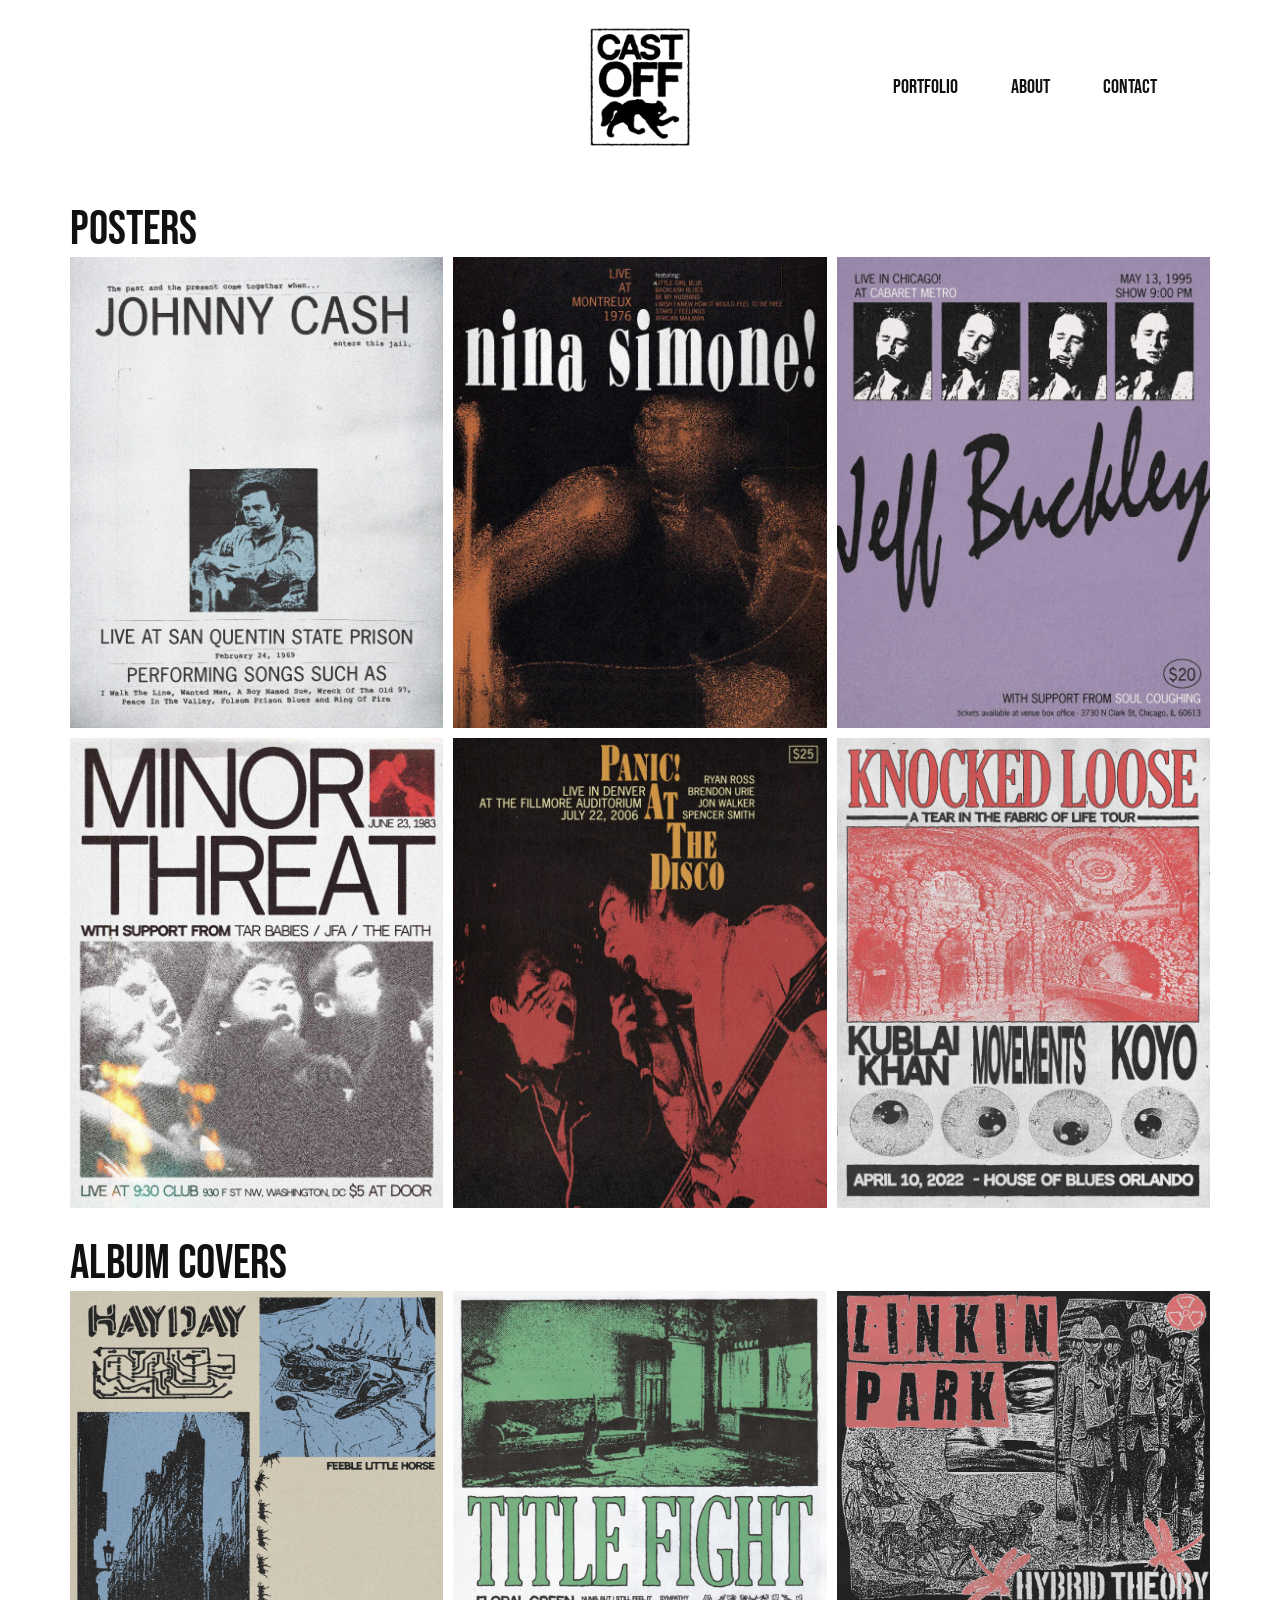
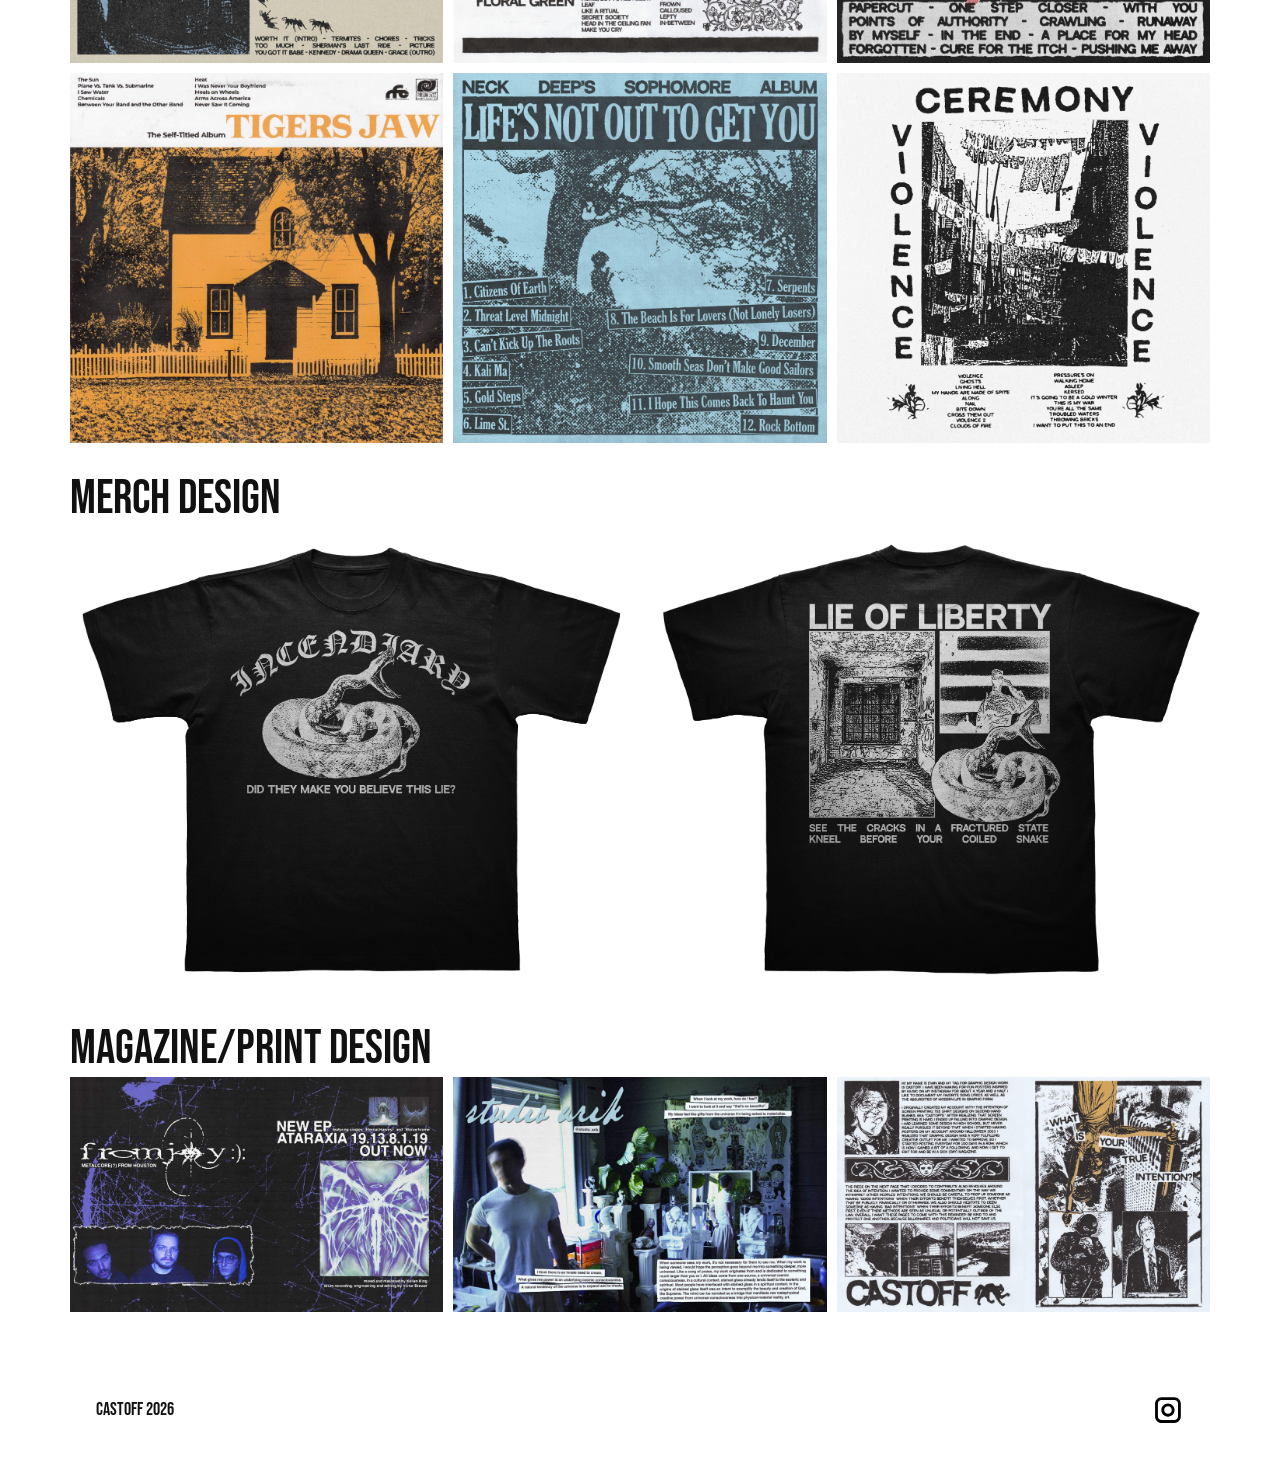
==== commit 9260ad21: "Update index.html" ====
--- a/index.html
+++ b/index.html
@@ -4,7 +4,7 @@
     <meta charset="utf-8">
     <meta name="keywords" content="Posters​, Album Covers, Merch Design">
     <meta name="description" content="">
-    <title>Portfolio</title>
+    <title>CASTOFF</title>
     <link rel="stylesheet" href="nicepage.css" media="screen">
 <link rel="stylesheet" href="index.css" media="screen">
     <script class="u-script" type="text/javascript" src="jquery.js" defer=""></script>
@@ -220,4 +220,4 @@
       </div></footer>
 
   
-</body></html>+</body></html>
